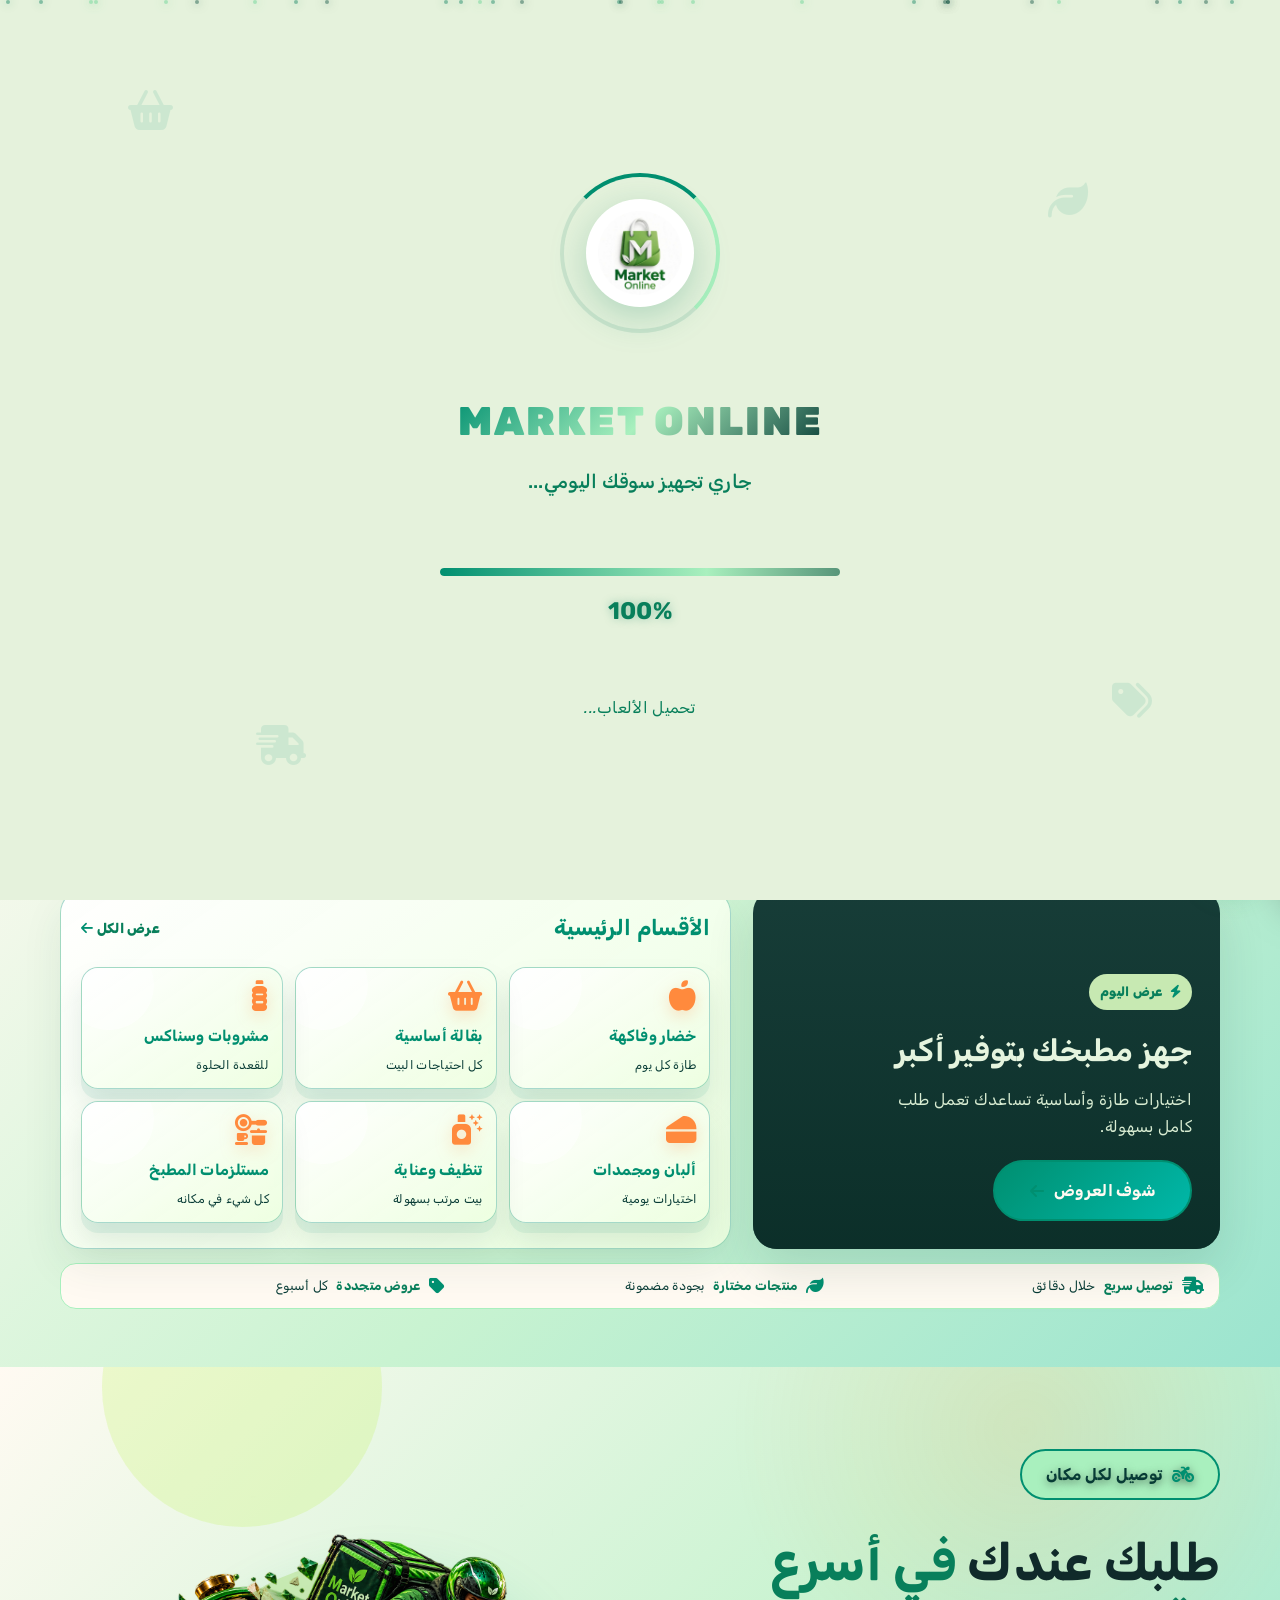
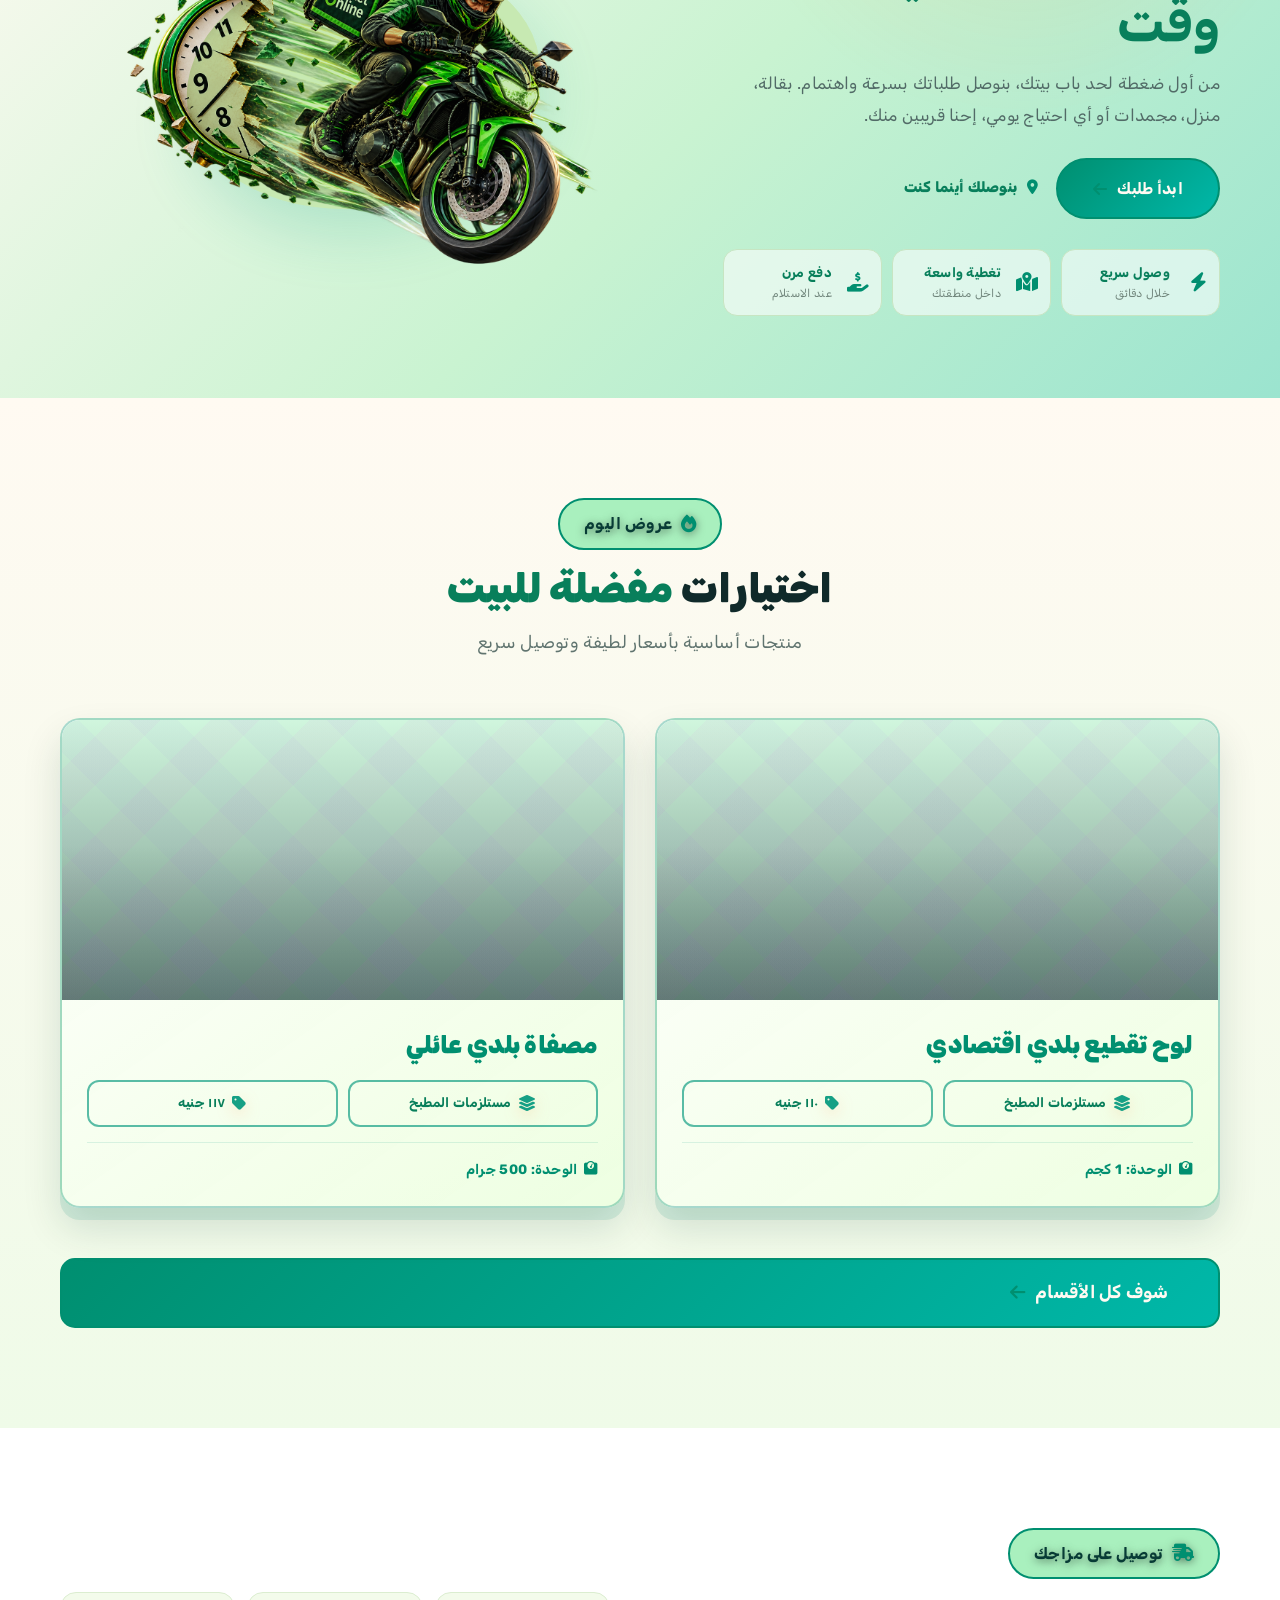
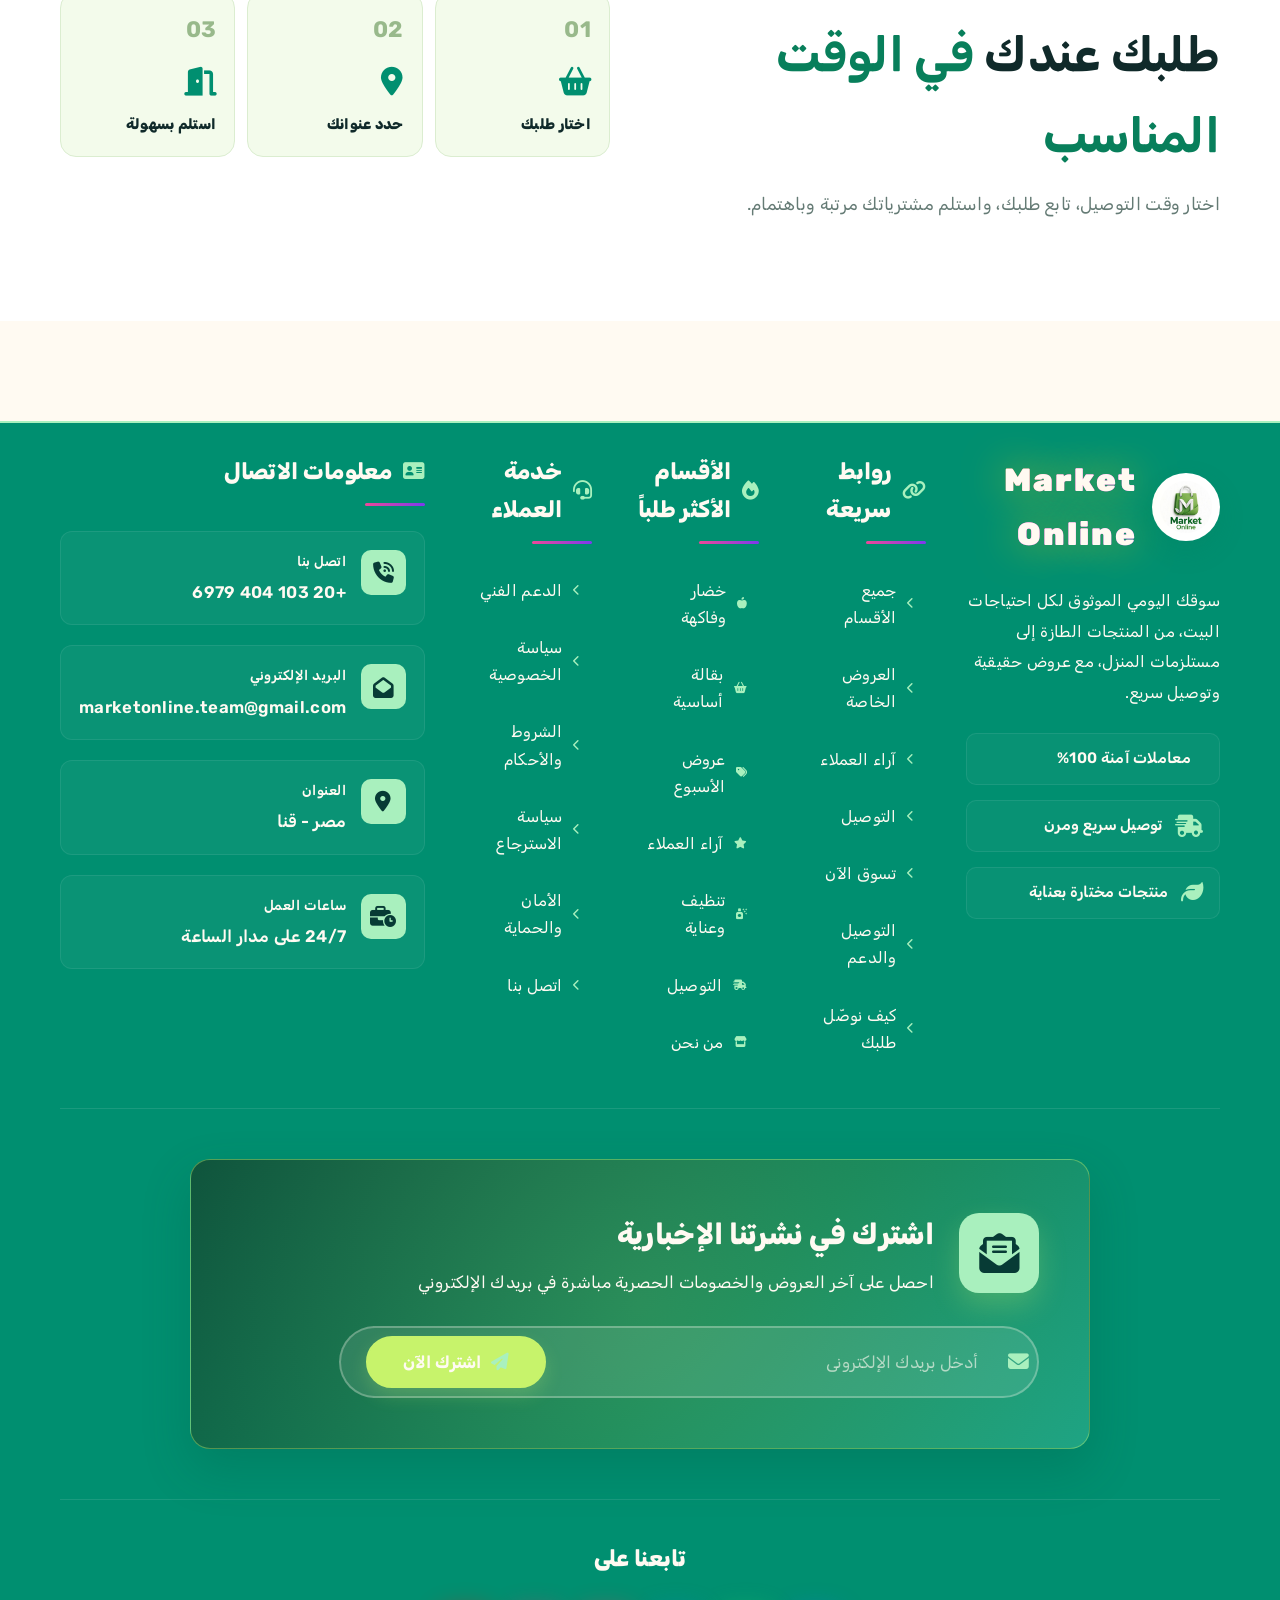
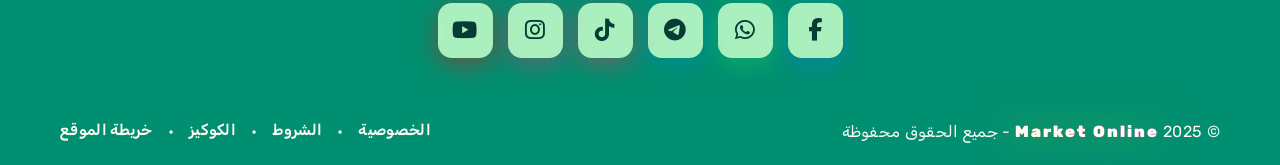
==== index.html @ 51d5e866 "Add reviews and offers pages and update market" ====
<!DOCTYPE html>
<html lang="ar" dir="rtl">
<head>
  <meta charset="UTF-8">
  <meta name="viewport" content="width=device-width, initial-scale=1.0, viewport-fit=cover">
  <meta name="theme-color" content="#16a085">
  <meta name="description" content="Market Online - كل احتياجات بيتك في مكان واحد مع توصيل سريع وعروض يومية">
  <meta name="keywords" content="سوبر ماركت، بقالة، خضار، عروض، توصيل">
  <meta name="apple-mobile-web-app-capable" content="yes">
  <meta name="apple-mobile-web-app-status-bar-style" content="black-translucent">
  <meta name="apple-mobile-web-app-title" content="Market Online">
  
  <!-- Open Graph / Facebook -->
  <meta property="og:type" content="website">
  <meta property="og:url" content="https://abdosaied7755-bit.github.io/Maket-Online/">
  <meta property="og:title" content="Market Online - سوبر ماركتك أونلاين">
  <meta property="og:description" content="كل احتياجات بيتك في مكان واحد مع عروض يومية وتوصيل سريع من Market Online">
  <meta property="og:image" content="https://abdosaied7755-bit.github.io/Maket-Online/icons/icon.png">
  <meta property="og:image:width" content="512">
  <meta property="og:image:height" content="512">
  
  <!-- Twitter Card -->
  <meta name="twitter:card" content="summary_large_image">
  <meta name="twitter:url" content="https://abdosaied7755-bit.github.io/Maket-Online/">
  <meta name="twitter:title" content="Market Online - سوبر ماركتك أونلاين">
  <meta name="twitter:description" content="كل احتياجات بيتك في مكان واحد مع عروض يومية وتوصيل سريع من Market Online">
  <meta name="twitter:image" content="https://abdosaied7755-bit.github.io/Maket-Online/icons/icon.png">
  
  <!-- Canonical -->
  <link rel="canonical" href="https://abdosaied7755-bit.github.io/Maket-Online/">
  
  <link rel="manifest" href="./manifest.json">
  <script>
    window.__barakaDeferredPrompt = null;
    window.addEventListener('beforeinstallprompt', function(event) {
      event.preventDefault();
      window.__barakaDeferredPrompt = event;
    });
  </script>
  <link rel="icon" type="image/png" sizes="192x192" href="./icons/icon.png">
  <link rel="icon" type="image/png" sizes="512x512" href="./icons/icon.png">
  <link rel="apple-touch-icon" href="./icons/icon.png">
  <link rel="apple-touch-icon" sizes="180x180" href="./icons/icon.png">
  <title>Market Online - الرئيسية</title>
  <link rel="stylesheet" href="./crypto-style.css?v=7.0">
  <link rel="stylesheet" href="./footer-advanced.css?v=7.1">
  <link rel="stylesheet" href="./loader.css?v=7.0">
  <link rel="stylesheet" href="./pwa-style.css?v=7.0">
  <link rel="stylesheet" href="./ux-enhancements.css?v=1.0">
  <link rel="stylesheet" href="./auth.css?v=1.0">
  <link rel="stylesheet" href="./supermarket-home.css?v=1.0">
  <link rel="stylesheet" href="./home-catalog.css?v=1.0">
  <link rel="stylesheet" href="./site-theme.css?v=1.0">
  <!-- Font Awesome -->
  <link rel="stylesheet" href="https://cdnjs.cloudflare.com/ajax/libs/font-awesome/6.5.0/css/all.min.css">
  <!-- Google Fonts - Arabic -->
  <link href="https://fonts.googleapis.com/css2?family=Rubik:wght@400;500;600;700;800;900&display=swap" rel="stylesheet">
</head>
<body class="market-home">
  <!-- Reading Progress Bar -->
  <div class="reading-progress">
    <div class="reading-progress-bar" id="readingProgress"></div>
  </div>

  <!-- Breadcrumb Navigation -->
  <div class="breadcrumb-nav" id="breadcrumbNav">
    <i class="fas fa-map-marker-alt"></i>
    <span id="currentSection">الرئيسية</span>
  </div>

  <!-- Store Loader -->
  <div class="game-loader-overlay" id="gameLoader">
    <!-- Animated Particles -->
    <div class="loader-particles" id="loaderParticles"></div>
    
    <!-- Decorative Gaming Icons -->
    <div class="loader-decorations">
      <i class="fas fa-shopping-basket deco-icon"></i>
      <i class="fas fa-leaf deco-icon"></i>
      <i class="fas fa-truck-fast deco-icon"></i>
      <i class="fas fa-tags deco-icon"></i>
    </div>

    <!-- Main Loader Content -->
    <div class="loader-content">
      <!-- Logo with Ring -->
      <div class="loader-logo">
        <div class="loader-ring"></div>
        <img src="./icons/icon.png" alt="Market Online" class="loader-logo-icon" />
      </div>

      <!-- Loading Text -->
      <div class="loader-text">
        <h1 class="loader-title">Market Online</h1>
        <p class="loader-subtitle">جاري تجهيز سوقك اليومي...</p>
      </div>

      <!-- Progress Bar -->
      <div class="loader-progress">
        <div class="progress-bar-container">
          <div class="progress-bar-fill" id="progressBarFill"></div>
        </div>
        <div class="progress-percentage" id="progressPercentage">0%</div>
      </div>

      <!-- Loading Messages -->
      <div class="loader-messages">
        <p class="loading-message" id="loadingMessage">تحميل الموارد...</p>
      </div>
    </div>
  </div>

  <!-- Video Background -->
  <div class="video-background">
    <video autoplay muted loop playsinline id="bgVideo">
      <source src="./Assestant/ground.mp4" type="video/mp4">
    </video>
  </div>

  <!-- Navigation -->
  <nav class="navbar">
    <div class="container">
      <div class="nav-content">
        <a href="#" class="nav-logo" aria-label="الشعار">
          <img src="./icons/icon.png" alt="Logo" />
        </a>
        <ul class="nav-menu" id="navMenu">
          <li><a href="index.html" data-key="home" class="active"><i class="fas fa-home"></i> الرئيسية</a></li>
          <li><a href="games.html" data-key="departments"><i class="fas fa-layer-group"></i> الأقسام</a></li>
          <li><a href="offers.html" data-key="offers"><i class="fas fa-tags"></i> العروض</a></li><li><a href="reviews.html" data-key="reviews"><i class="fas fa-star"></i> آراء العملاء</a></li>
        </ul>
        <div class="nav-tools">
          <!-- Login Button -->
          <button class="login-btn" id="openAuthBtn">
            <i class="fas fa-user"></i>
            <span>Login </span>
          </button>
          
          <!-- User Menu (hidden by default) -->
          <div class="user-menu" id="userMenu">
            <button class="user-btn" id="userBtn">
              <div class="user-avatar" id="userAvatar">U</div>
              <span id="userName">المستخدم</span>
              <i class="fas fa-chevron-down"></i>
            </button>
            <div class="user-dropdown">
              <a href="#" class="dropdown-item logout" id="logoutBtn">
                <i class="fas fa-sign-out-alt"></i>
                <span>تسجيل الخروج</span>
              </a>
            </div>
          </div>
          
          <button id="cartToggle" class="cart-icon-btn" aria-label="السلة">
            <i class="fas fa-shopping-cart"></i>
            <span class="cart-badge" id="cartBadge">0</span>
          </button>
          <button class="burger-btn" id="burgerBtn" aria-label="قائمة التنقل">
            <span></span>
            <span></span>
            <span></span>
          </button>
        </div>
      </div>
    </div>
  </nav>

  <div class="nav-overlay" id="navOverlay"></div>

  <!-- Cart Drawer (shared with game-detail) -->
  <div class="cart-drawer-premium" id="cartDrawer">
    <div class="cart-header-premium">
      <div class="cart-title">
        <i class="fas fa-shopping-cart"></i>
        <strong>سلة الطلب</strong>
      </div>
      <button class="cart-close" id="cartClose"><i class="fas fa-times"></i></button>
    </div>
    <div class="cart-empty" id="cartEmpty">
      <i class="fas fa-shopping-bag"></i>
      <p>السلة فارغة</p>
    </div>
    <div class="cart-items-premium" id="cartItems"></div>
    <div class="cart-summary" id="cartSummary" style="display:none;">
      <div class="summary-row">
        <span>المجموع:</span>
        <strong id="cartTotal">0 جنيه</strong>
      </div>
      <div class="summary-row loyalty">
        <span><i class="fas fa-star"></i> نقاط الولاء:</span>
        <strong id="cartPoints">+0</strong>
      </div>
    </div>
    <div class="cart-actions-premium">
      <button class="btn btn-primary btn-block" id="cartCheckout" disabled aria-disabled="true">
        <i class="fab fa-whatsapp"></i> إتمام الطلب
      </button>
    </div>
  </div>
  

  <!-- Supermarket Hero -->
  <section id="home" class="market-hero">
    <div class="market-hero-slides" aria-hidden="true">
      <span class="market-hero-slide slide-produce"></span>
      <span class="market-hero-slide slide-grocery"></span>
      <span class="market-hero-slide slide-drinks"></span>
      <span class="market-hero-slide slide-bakery"></span>
      <span class="market-hero-slide slide-pantry"></span>
      <span class="market-hero-slide slide-dairy"></span>
      <span class="market-hero-slide slide-cleaning"></span>
      <span class="market-hero-slide slide-market"></span>
    </div>
    <div class="market-hero-glow"></div>
    <div class="container market-hero-grid">
      <div class="market-hero-copy">
        <span class="market-kicker"><i class="fas fa-leaf"></i> طازة لحد باب بيتك</span>
        <h1>كل اللي بيتك محتاجه <span>في مشوار واحد</span></h1>
        <p>اختار احتياجاتك اليومية من بقالة، خضار وفاكهة، ومستلزمات البيت. أسعار واضحة وتوصيل سريع لحد بابك.</p>
        <div class="market-search" role="search">
          <div class="market-search-field">
            <i class="fas fa-search" aria-hidden="true"></i>
            <input id="marketSearch" type="search" placeholder="بتدور على إيه النهارده؟" aria-label="ابحث في المنتجات">
          </div>
          <a class="market-search-btn" href="games.html">تسوق الآن</a>
        </div>
        <button class="market-install-btn" id="heroInstallBtn" type="button">
          <i class="fas fa-download"></i>
          <span>حمّل التطبيق على جهازك</span>
        </button>
        <div class="market-hero-highlights">
          <span><i class="fas fa-check-circle"></i> منتجات مختارة</span>
          <span><i class="fas fa-check-circle"></i> دفع عند الاستلام</span>
          <span><i class="fas fa-check-circle"></i> توصيل في نفس اليوم</span>
        </div>
      </div>
      <div class="market-hero-visual">
        <div class="market-hero-orbit orbit-one"></div>
        <div class="market-hero-orbit orbit-two"></div>
        <div class="market-product-collage" aria-label="منتجات الطعام واحتياجات البيت">
          <figure class="hero-product hero-product-main">
            <img src="https://images.unsplash.com/photo-1542838132-92c53300491e?auto=format&fit=crop&w=700&q=82" alt="خضار وفاكهة طازجة">
          </figure>
          <figure class="hero-product hero-product-top">
            <img src="https://images.unsplash.com/photo-1509440159596-0249088772ff?auto=format&fit=crop&w=500&q=82" alt="مخبوزات طازجة">
          </figure>
          <figure class="hero-product hero-product-side">
            <img src="https://images.unsplash.com/photo-1583947215259-38e31be8751f?auto=format&fit=crop&w=500&q=82" alt="مستلزمات منزلية">
          </figure>
          <div class="hero-product-brand">
            <img src="./icons/icon.png" alt="Market Online">
            <strong>Market Online</strong>
          </div>
        </div>
        <div class="market-floating-card floating-card-one"><i class="fas fa-truck-fast"></i><strong>توصيل سريع</strong><small>خلال دقائق</small></div>
        <div class="market-floating-card floating-card-two"><i class="fas fa-tag"></i><strong>عروض يومية</strong><small>وفر أكتر</small></div>
      </div>
    </div>
  </section>

  <!-- Modern Shopping Discovery -->
  <section class="market-discovery" id="departments">
    <div class="container">
      <div class="market-discovery-header">
        <div><span class="section-badge"><i class="fas fa-layer-group"></i> اكتشف السوق</span><h2>تسوق بالطريقة <span>اللي تناسبك</span></h2></div>
        <p>أقسام مرتبة، عروض واضحة، وكل ما تحتاجه لبيتك في خطوات قليلة.</p>
      </div>
      <div class="market-discovery-layout">
        <article class="market-feature-deal">
          <div class="market-feature-deal-image"></div>
          <div class="market-feature-deal-content"><span class="market-deal-label"><i class="fas fa-bolt"></i> عرض اليوم</span><h3>جهز مطبخك بتوفير أكبر</h3><p>اختيارات طازة وأساسية تساعدك تعمل طلب كامل بسهولة.</p><a href="offers.html" class="btn-primary-gradient"><span>شوف العروض</span><i class="fas fa-arrow-left"></i></a></div>
        </article>
        <div class="market-department-panel"><div class="market-panel-heading"><h3>الأقسام الرئيسية</h3><a href="games.html">عرض الكل <i class="fas fa-arrow-left"></i></a></div><div class="market-department-grid"><a href="game-detail.html?category=produce" class="market-department-card department-produce"><i class="fas fa-apple-whole"></i><strong>خضار وفاكهة</strong><small>طازة كل يوم</small></a><a href="game-detail.html?category=pantry" class="market-department-card department-pantry"><i class="fas fa-wheat-awn"></i><strong>بقالة أساسية</strong><small>كل احتياجات البيت</small></a><a href="game-detail.html?category=drinks" class="market-department-card department-drinks"><i class="fas fa-bottle-water"></i><strong>مشروبات وسناكس</strong><small>للقعدة الحلوة</small></a><a href="game-detail.html?category=dairy" class="market-department-card department-dairy"><i class="fas fa-cheese"></i><strong>ألبان وأجبان</strong><small>اختيارات يومية</small></a><a href="game-detail.html?category=care" class="market-department-card department-care"><i class="fas fa-spray-can-sparkles"></i><strong>تنظيف وعناية</strong><small>بيت مرتب بسهولة</small></a><a href="game-detail.html?category=kitchen" class="market-department-card department-home"><i class="fas fa-kitchen-set"></i><strong>مستلزمات المطبخ</strong><small>كل شيء في مكانه</small></a></div></div>
      </div>
      <div class="market-discovery-strip"><span><i class="fas fa-truck-fast"></i><b>توصيل سريع</b> خلال دقائق</span><span><i class="fas fa-leaf"></i><b>منتجات مختارة</b> بجودة مضمونة</span><span><i class="fas fa-tag"></i><b>عروض متجددة</b> كل أسبوع</span></div>
    </div>
  </section>

  <!-- Delivery Feature -->
  <section id="about" class="delivery-feature">
    <div class="container delivery-feature-grid">
      <div class="delivery-copy" data-aos="fade-right">
        <span class="section-badge"><i class="fas fa-motorcycle"></i> توصيل لكل مكان</span>
        <h2>طلبك عندك <span>في أسرع وقت</span></h2>
        <p>من أول ضغطة لحد باب بيتك، بنوصل طلباتك بسرعة واهتمام. بقالة، منزل، مجمدات أو أي احتياج يومي، إحنا قريبين منك.</p>
        <div class="delivery-actions"><a href="games.html" class="btn-primary-gradient"><span>ابدأ طلبك</span><i class="fas fa-arrow-left"></i></a><span class="delivery-note"><i class="fas fa-location-dot"></i> بنوصلك أينما كنت</span></div>
        <div class="delivery-benefits"><span><i class="fas fa-bolt"></i><b>وصول سريع</b><small>خلال دقائق</small></span><span><i class="fas fa-map-location-dot"></i><b>تغطية واسعة</b><small>داخل منطقتك</small></span><span><i class="fas fa-hand-holding-dollar"></i><b>دفع مرن</b><small>عند الاستلام</small></span></div>
      </div>
      <div class="delivery-visual" data-aos="fade-left" aria-label="مندوب توصيل سريع">
        <div class="delivery-glow"></div>
        <img src="./Assestant/dlv.png" alt="توصيل Market Online" class="delivery-bike-image">
      </div>
    </div>
  </section>

  <!-- Popular Products Showcase Section -->
  <section id="offers" class="popular-games-section market-products">
    <div class="container">
      <div class="section-header-modern">
        <span class="section-badge"><i class="fas fa-fire"></i> عروض اليوم</span>
        <h2 class="section-title-modern">اختيارات <span class="gradient-text">مفضلة للبيت</span></h2>
        <p class="section-subtitle-modern">منتجات أساسية بأسعار لطيفة وتوصيل سريع</p>
      </div>
      
      <div class="popular-games-grid">
        <!-- Fresh Produce Card -->
        <div class="game-showcase-card" data-aos="fade-up">
          <div class="game-card-badge hot-badge"><i class="fas fa-fire"></i> الأكثر طلباً</div>
          <div class="game-card-image">
            <div class="market-product-icon icon-produce"><i class="fas fa-apple-whole"></i></div>
            <div class="game-card-overlay">
              <a href="games.html" class="game-card-btn">
                <i class="fas fa-cart-plus"></i> أضف للسلة
              </a>
            </div>
          </div>
          <div class="game-card-content">
            <h3 class="game-card-title">خضار وفاكهة طازة</h3>
            <div class="game-card-stats">
              <div class="stat-item">
                <i class="fas fa-leaf"></i>
                <span>اختيار يومي</span>
              </div>
              <div class="stat-item">
                <i class="fas fa-star"></i>
                <span>طازة كل يوم</span>
              </div>
            </div>
            <div class="game-card-price">
              <span class="price-label"><i class="fas fa-tag"></i> خصم حتى 20%</span>
            </div>
          </div>
        </div>

        <!-- Pantry Card -->
        <div class="game-showcase-card" data-aos="fade-up" data-aos-delay="100">
          <div class="game-card-badge discount-badge"><i class="fas fa-bolt"></i> خصم 15%</div>
          <div class="game-card-image">
            <div class="market-product-icon icon-pantry"><i class="fas fa-wheat-awn"></i></div>
            <div class="game-card-overlay">
              <a href="games.html" class="game-card-btn">
                <i class="fas fa-cart-plus"></i> أضف للسلة
              </a>
            </div>
          </div>
          <div class="game-card-content">
            <h3 class="game-card-title">بقالة أساسية</h3>
            <div class="game-card-stats">
              <div class="stat-item">
                <i class="fas fa-box"></i>
                <span>اختيارات متنوعة</span>
              </div>
              <div class="stat-item">
                <i class="fas fa-star"></i>
                <span>وفر في كل طلب</span>
              </div>
            </div>
            <div class="game-card-price">
              <span class="price-label"><i class="fas fa-tag"></i> عروض البيت الذكي</span>
            </div>
          </div>
        </div>

        <!-- Drinks Card -->
        <div class="game-showcase-card" data-aos="fade-up" data-aos-delay="200">
          <div class="game-card-badge new-badge"><i class="fas fa-gem"></i> عرض خاص</div>
          <div class="game-card-image">
            <div class="market-product-icon icon-drinks"><i class="fas fa-bottle-water"></i></div>
            <div class="game-card-overlay">
              <a href="games.html" class="game-card-btn">
                <i class="fas fa-cart-plus"></i> أضف للسلة
              </a>
            </div>
          </div>
          <div class="game-card-content">
            <h3 class="game-card-title">مشروبات وسناكس</h3>
            <div class="game-card-stats">
              <div class="stat-item">
                <i class="fas fa-mug-hot"></i>
                <span>للقعدة الحلوة</span>
              </div>
              <div class="stat-item">
                <i class="fas fa-star"></i>
                <span>جاهز بسرعة</span>
              </div>
            </div>
            <div class="game-card-price">
              <span class="price-label"><i class="fas fa-gift"></i> باكدجات موفرة</span>
            </div>
          </div>
        </div>

        <!-- Home Care Card -->
        <div class="game-showcase-card" data-aos="fade-up" data-aos-delay="300">
          <div class="game-card-badge trending-badge"><i class="fas fa-crown"></i> رائج الآن</div>
          <div class="game-card-image">
            <div class="market-product-icon icon-care"><i class="fas fa-spray-can-sparkles"></i></div>
            <div class="game-card-overlay">
              <a href="games.html" class="game-card-btn">
                <i class="fas fa-cart-plus"></i> أضف للسلة
              </a>
            </div>
          </div>
          <div class="game-card-content">
            <h3 class="game-card-title">تنظيف وعناية بالبيت</h3>
            <div class="game-card-stats">
              <div class="stat-item">
                <i class="fas fa-house"></i>
                <span>كل أساسيات البيت</span>
              </div>
              <div class="stat-item">
                <i class="fas fa-star"></i>
                <span>اختيارات موثوقة</span>
              </div>
            </div>
            <div class="game-card-price">
              <span class="price-label"><i class="fas fa-check"></i> جودة تفرق</span>
            </div>
          </div>
        </div>
      </div>

      <div class="games-showcase-cta" data-aos="fade-up">
        <a href="games.html" class="btn-primary-gradient btn-large">
          <span>شوف كل الأقسام</span>
          <i class="fas fa-arrow-left"></i>
        </a>
      </div>
    </div>
  </section>

  <!-- Delivery Promise -->
  <section id="delivery" class="market-delivery-section">
    <div class="container market-delivery-grid">
      <div><span class="section-badge"><i class="fas fa-truck-fast"></i> توصيل على مزاجك</span><h2>طلبك عندك <span class="gradient-text">في الوقت المناسب</span></h2><p>اختار وقت التوصيل، تابع طلبك، واستلم مشترياتك مرتبة وباهتمام.</p></div>
      <div class="market-delivery-steps"><div><b>01</b><i class="fas fa-basket-shopping"></i><span>اختار طلبك</span></div><div><b>02</b><i class="fas fa-location-dot"></i><span>حدد عنوانك</span></div><div><b>03</b><i class="fas fa-door-open"></i><span>استلم بسهولة</span></div></div>
    </div>
  </section>

  <!-- Favorites badge updater -->
  <script src="./favorites.js"></script>

  <!-- Footer will be inserted here by the script -->
  <div id="footer-placeholder" data-footer-variant="full"></div>

  <!-- Hidden Admin Gateway: 5 clicks in 2s on logo -> admin page -->
  <script>
    (function(){
      const logo = document.querySelector('.nav-logo');
      if (!logo) return;
      let clicks = 0, start = 0;
      const WINDOW_MS = 2000, REQUIRED = 5;
      const ADMIN_PAGE = './admin-BOXMAN-DASH-2026.html';
      logo.addEventListener('click', (e) => {
        e.preventDefault(); // Always prevent default navigation
        const now = Date.now();
        if (now - start > WINDOW_MS) { start = now; clicks = 0; }
        clicks++;
        if (clicks >= REQUIRED && (now - start) <= WINDOW_MS) {
          clicks = 0; start = 0;
          location.href = ADMIN_PAGE;
        }
      });
    })();
  </script><!-- Load shared footer -->
  <script src="./store-chatbot.js?v=1.1"></script>
  <script src="./shared-footer.js?v=2.1"></script>

  <!-- Store Loader Script -->
  <script src="./loader.js?v=7.0"></script>
  
  <!-- Service Worker Registration -->
  <script>
    if ('serviceWorker' in navigator) {
      window.addEventListener('load', () => {
        navigator.serviceWorker.register('./service-worker.js?v=7.0')
          .then(registration => {
            console.log('✅ Service Worker مسجل بنجاح');
            
            navigator.serviceWorker.addEventListener('message', (event) => {
              if (event.data && event.data.type === 'NAVIGATE_TO_FLASH_DEALS') {
                window.location.href = 'offers.html';
              }
            });
          })
          .catch(err => console.error('❌ خطأ في تسجيل Service Worker:', err));
      });
    }
  </script>
  
  <script src="./pwa-installer.js?v=2.0"></script>
  <script src="./games-slider.js?v=1.0"></script>
  <script src="./category-page.js?v=1.0"></script>
  <script src="https://cdn.jsdelivr.net/npm/@supabase/supabase-js@2"></script>
  <script src="./supabase-catalog.js"></script>
  <script src="./home-catalog.js?v=1.0"></script>
  <script src="./market-search.js?v=1.0"></script>
  <script src="./crypto-script.js?v=7.0"></script>
  <script src="./ux-enhancements.js?v=1.0"></script>
  <script src="./auth.js?v=1.2"></script>
</body>
</html>
---- crypto-style.css ----
/* ============ Reset & Base ============ */
* {
  margin: 0;
  padding: 0;
  box-sizing: border-box;
}

:root {
  /* Soft & Comfortable Gaming Colors */
  --bg-dark: #1a1a2e;
  --bg-secondary: #16213e;
  --purple-primary: #7c3aed;
  --purple-secondary: #6d28d9;
  --pink-primary: #ec4899;
  --pink-secondary: #db2777;
  --blue-primary: #3b82f6;
  --mint-primary: #10b981;
  --sun-yellow: #f59e0b;
  --text-white: #f3f4f6;
  --text-gray: #d1d5db;
  --card-bg: rgba(30, 30, 50, 0.6);
  --card-border: rgba(124, 58, 237, 0.4);
  --accent-cyan: #06b6d4;
  --accent-green: #22c55e;
  --section-space: 80px;
  /* Anime illustration backdrops */
  /* خلفية موحدة لكل الأقسام */
  --bg-shared: url('https://scontent.cdninstagram.com/v/t51.75761-15/467604158_18474965134054522_1563740802009481082_n.jpg?stp=dst-jpg_e15_tt6&_nc_cat=103&ig_cache_key=MzUwNDY4NDE1MTAzMTc3Mzk5NQ%3D%3D.3-ccb7-5&ccb=7-5&_nc_sid=58cdad&efg=eyJ2ZW5jb2RlX3RhZyI6InhwaWRzLjcyMHg3MjAuc2RyLkMzIn0%3D&_nc_ohc=gVc8G9pi9YQQ7kNvwH7GmVl&_nc_oc=Adn_KnP-4c4pzi_fQN6lOIuy7QwikFOxr5OPXmeSk0j8azVIXDOh9Nz3fNEeGUQsmtk&_nc_ad=z-m&_nc_cid=0&_nc_zt=23&_nc_ht=scontent.cdninstagram.com&_nc_gid=uWaKsPktFwfRkDypmVxAjg&oh=00_AflWFmNfKm8hKUdyZm1qqdsFNxJ2eD3u2u4z_DUwSHvGSQ&oe=695917CF');
  --bg-hero-img: var(--bg-shared);
  --bg-stats-img: var(--bg-shared);
  --bg-features-img: var(--bg-shared);
  --bg-online-img: var(--bg-shared);
  --bg-games-img: var(--bg-shared);
  --bg-store-img: var(--bg-shared);
  --bg-tournaments-img: var(--bg-shared);
  --bg-place-img: var(--bg-shared);
  --bg-loyalty-img: var(--bg-shared);
  --bg-pricing-img: var(--bg-shared);
  --bg-reviews-img: var(--bg-shared);
  --bg-share-earn-img: var(--bg-shared);
  /* Unified section surface palette */
  --section-surface: linear-gradient(145deg, #0c0a1f 0%, #0a1228 50%, #0c0a1f 100%);
  --section-border: rgba(139, 61, 255, 0.18);
  --section-glow-purple: rgba(139, 61, 255, 0.16);
  --section-glow-cyan: rgba(0, 214, 255, 0.12);
  --section-glow-pink: rgba(255, 16, 240, 0.08);
  --section-grid-color: rgba(255, 255, 255, 0.03);
}

body {
  font-family: 'Rubik', -apple-system, BlinkMacSystemFont, sans-serif;
  background: #0a0014;
  color: var(--text-white);
  line-height: 1.7;
  overflow-x: hidden;
  direction: rtl;
  position: relative;
  letter-spacing: 0.3px;
}

/* ============ Video Background ============ */
.video-background {
  position: fixed;
  top: 0;
  left: 0;
  width: 100%;
  height: 100%;
  z-index: -1;
  overflow: hidden;
}

.video-background::after {
  content: '';
  position: absolute;
  top: 0;
  left: 0;
  width: 100%;
  height: 100%;
  background: linear-gradient(135deg, rgba(12, 11, 32, 0.90), rgba(18, 17, 43, 0.87));
  backdrop-filter: blur(4px);
  -webkit-backdrop-filter: blur(4px);
  z-index: 1;
  pointer-events: none;
}

.video-background video {
  position: absolute;
  top: 50%;
  left: 50%;
  min-width: 100%;
  min-height: 100%;
  width: auto;
  height: auto;
  transform: translate(-50%, -50%);
  object-fit: cover;
  filter: brightness(0.5) contrast(1.2);
}

.container {
  max-width: 1200px;
  margin: 0 auto;
  padding: 0 20px;
}

/* Mobile overflow fix */
@media (max-width: 768px) {
  html, body {
    overflow-x: hidden;
    max-width: 100vw;
  }
}

/* ============ Navigation ============ */
.navbar {
  position: fixed;
  top: 0;
  left: 0;
  right: 0;
  background: rgba(10, 8, 25, 0.98);
  backdrop-filter: blur(10px);
  border-bottom: 1px solid rgba(139, 61, 255, 0.3);
  padding: 15px 0;
  z-index: 1000;
  box-shadow: 0 4px 20px rgba(0, 0, 0, 0.3);
}

.nav-content {
  display: flex;
  justify-content: space-between;
  align-items: center;
}

.nav-logo { display:flex; align-items:center; text-decoration:none; }
.nav-logo img { width:42px; height:42px; border-radius:50%; border:2px solid var(--card-border); box-shadow:0 8px 20px rgba(139,61,255,0.35); }

.whatsapp-btn {
  display: flex;
  align-items: center;
  gap: 10px;
  background: linear-gradient(135deg, var(--purple-primary), var(--pink-primary));
  padding: 10px 20px;
  border-radius: 25px;
  color: white;
  text-decoration: none;
  font-weight: 600;
  transition: transform 0.3s ease;
}

.whatsapp-btn:hover {
  transform: scale(1.05);
}

.nav-menu { display: flex; list-style: none; gap: 20px; }

.nav-menu a {
  color: var(--text-white);
  text-decoration: none;
  font-weight: 500;
  transition: color 0.3s ease;
}

.nav-menu a:hover,
.nav-menu a.active {
  color: var(--pink-primary);
}

/* Burger button (desktop hidden) */
.burger-btn {
  display: none;
  flex-direction: column;
  gap: 6px;
  background: transparent;
  border: none;
  cursor: pointer;
  padding: 6px;
}

.burger-btn span {
  width: 24px;
  height: 3px;
  background: linear-gradient(135deg, var(--purple-primary), var(--pink-primary));
  border-radius: 2px;
  transition: all 0.3s ease;
}

.burger-btn.active span:nth-child(1) { transform: translateY(6px) rotate(45deg); }
.burger-btn.active span:nth-child(2) { opacity: 0; }
.burger-btn.active span:nth-child(3) { transform: translateY(-6px) rotate(-45deg); }

.nav-overlay {
  position: fixed;
  inset: 0;
  background: rgba(0,0,0,0.6);
  z-index: 900;
  display: none;
  opacity: 0;
  transition: opacity 0.3s ease;
}

.nav-overlay.show {
  display: block;
  opacity: 1;
}

.nav-tools { display:flex; gap:10px; align-items:center; }
.cart-icon-btn { position:relative; background: var(--card-bg); border: 2px solid var(--card-border); border-radius: 50%; width:44px; height:44px; display:flex; align-items:center; justify-content:center; color:#fff; cursor:pointer; transition:.3s; }
.cart-icon-btn:hover { border-color: var(--pink-primary); transform:scale(1.05); }
.cart-badge { position:absolute; top:-4px; left:-4px; background: var(--pink-primary); border-radius:50%; width:20px; height:20px; display:flex; align-items:center; justify-content:center; font-size:0.75rem; font-weight:800; }

/* Language dropdown styles */
.icon-btn { position:relative; background: var(--card-bg); border: 2px solid var(--card-border); border-radius: 50%; width:44px; height:44px; display:flex; align-items:center; justify-content:center; color:#fff; cursor:pointer; transition:.3s; }
.icon-btn:hover { border-color: var(--pink-primary); transform:scale(1.05); }
.lang-switch { position:relative; }
.lang-menu { position:absolute; top:52px; right:0; min-width:160px; background: var(--card-bg); border:2px solid var(--card-border); border-radius:12px; box-shadow:0 12px 30px rgba(0,0,0,0.35); padding:8px; display:none; z-index:1001; backdrop-filter: blur(10px); }
.lang-menu.open { display:block; }
.lang-item { width:100%; display:flex; align-items:center; gap:10px; background:transparent; border:none; color:#fff; padding:10px 12px; border-radius:10px; cursor:pointer; text-align:right; }
.lang-item:hover { background: rgba(139,61,255,0.15); }
.lang-item .flag { font-size:1.1rem; }

.lang-toggle { display:inline-flex; align-items:center; gap:8px; }

/* ============ Animated Stats ============ */
.stats-section { padding:60px 0; background: transparent; border-top:1px solid var(--card-border); border-bottom:1px solid var(--card-border); }
.stats-grid { display:grid; grid-template-columns: repeat(auto-fit, minmax(200px, 1fr)); gap:30px; }
.stat-card { text-align:center; }
.stat-card i { font-size:3rem; background: transparent; -webkit-background-clip:text; -webkit-text-fill-color:inherit; background-clip:text; margin-bottom:12px; }
.stat-number { font-size:3rem; font-weight:900; color: var(--pink-primary); margin-bottom:8px; }
.stat-label { color: var(--text-gray); font-weight:600; }

/* ============ Hero Section ============ */
.hero {
  position: relative;
  min-height: 100vh;
  display: flex;
  align-items: center;
  padding-top: 80px;
  overflow: hidden;
}

.hero-bg {
  position: fixed;
  top: 0;
  left: 0;
  right: 0;
  bottom: 0;
  width: 100%;
  height: 100vh;
  background-size: 120%;
  background-position: center;
  background-repeat: no-repeat;
  background-attachment: fixed;
  animation: zoomInHero 5s ease-out forwards;
  z-index: -1;
  transition: background-image 0.7s ease-in-out;
}

/* Animated PS Carousel Container */
.hero-carousel-container {
  position: fixed;
  top: 0;
  left: 0;
  right: 0;
  bottom: 0;
  width: 100%;
  height: 100vh;
  z-index: -2;
  pointer-events: none;
}

/* Zoom Animation - تأثير الدخول للصورة */
@keyframes zoomInHero {
  0% {
    background-size: 100%;
  }
  100% {
    background-size: 120%;
  }
}

/* Dark overlay for better text contrast */
.carousel-overlay {
  position: fixed;
  top: 0;
  left: 0;
  right: 0;
  bottom: 0;
  width: 100%;
  height: 100vh;
  background: transparent;
  z-index: -1;
  pointer-events: none;
}

.hero .container {
  display: grid;
  grid-template-columns: 1fr 1.5fr;
  gap: 90px;
  align-items: center;
}

.hero-content {
  z-index: 2;
}

.hero-title {
  font-size: 4.5rem;
  font-weight: 900;
  line-height: 1.3;
  margin-bottom: 25px;
  text-shadow: 0 0 30px rgba(139, 61, 255, 0.5);
  letter-spacing: 0.5px;
  min-height: 160px;
}

.typewriter-cursor {
  display: inline-block;
  width: 3px;
  background: linear-gradient(135deg, var(--pink-primary), var(--purple-primary));
  margin-left: 5px;
  animation: blink 1s infinite;
}

@keyframes blink {
  0%, 49% { opacity: 1; }
  50%, 100% { opacity: 0; }
}

.baraka-brand {
  background: linear-gradient(135deg, #ffd700, #ff10f0, #8b3dff);
  -webkit-background-clip: text;
  -webkit-text-fill-color: transparent;
  background-clip: text;
  font-weight: 900;
  text-shadow: 0 0 40px rgba(255, 215, 0, 0.6);
  letter-spacing: 2px;
  animation: glow 2s ease-in-out infinite;
}

@keyframes glow {
  0%, 100% { filter: brightness(1); }
  50% { filter: brightness(1.3); }
}

.pink-text {
  display: block;
  background: linear-gradient(135deg, var(--pink-primary), var(--purple-primary));
  -webkit-background-clip: text;
  -webkit-text-fill-color: transparent;
  background-clip: text;
}

.hero-subtitle {
  font-size: 1.1rem;
  color: var(--text-gray);
  margin-bottom: 35px;
  line-height: 1.6;
  letter-spacing: 0.3px;
}

/* زر تحميل التطبيق في الـ Hero */
.hero-pwa-cta {
  margin: 25px 0 20px;
}

.btn-hero-install {
  display: inline-flex;
  align-items: center;
  gap: 12px;
  padding: 16px 32px;
  background: linear-gradient(135deg, #8b3dff, #ff10f0);
  color: #fff;
  border: 2px solid rgba(255, 255, 255, 0.2);
  border-radius: 50px;
  font-size: 1.1rem;
  font-weight: 700;
  font-family: 'Rubik', sans-serif;
  cursor: pointer;
  transition: all 0.4s ease;
  box-shadow: 
    0 8px 30px rgba(139, 61, 255, 0.5),
    0 0 40px rgba(255, 16, 240, 0.3);
  animation: pulseGlow 3s ease-in-out infinite;
}

.btn-hero-install:hover {
  transform: translateY(-5px) scale(1.05);
  box-shadow: 
    0 12px 45px rgba(139, 61, 255, 0.7),
    0 0 60px rgba(255, 16, 240, 0.5);
  border-color: rgba(255, 255, 255, 0.4);
}

.btn-hero-install:active {
  transform: translateY(-2px) scale(1.02);
}

.btn-hero-install i:first-child {
  font-size: 1.3rem;
  animation: shake 2s ease-in-out infinite;
}

.btn-hero-install i:last-child {
  font-size: 1rem;
  animation: moveArrow 1.5s ease-in-out infinite;
}

@keyframes pulseGlow {
  0%, 100% {
    box-shadow: 
      0 8px 30px rgba(139, 61, 255, 0.5),
      0 0 40px rgba(255, 16, 240, 0.3);
  }
  50% {
    box-shadow: 
      0 12px 45px rgba(139, 61, 255, 0.8),
      0 0 60px rgba(255, 16, 240, 0.6);
  }
}

@keyframes shake {
  0%, 100% { transform: rotate(0deg); }
  25% { transform: rotate(-10deg); }
  75% { transform: rotate(10deg); }
}

@keyframes moveArrow {
  0%, 100% { transform: translateX(0); }
  50% { transform: translateX(-5px); }
}

.hero-social-section {
  display: flex;
  flex-direction: column;
  gap: 16px;
  margin-top: 10px;
}

.visit-text {
  font-size: 1.1rem;
  font-weight: 600;
  color: var(--text-gray);
  margin: 0;
}

.hero-social-buttons {
  display: flex;
  gap: 16px;
  flex-wrap: nowrap;
  justify-content: flex-start;
}

.social-btn {
  display: inline-flex;
  align-items: center;
  gap: 10px;
  padding: 14px 28px;
  border-radius: 50px;
  text-decoration: none;
  font-weight: 700;
  font-size: 1rem;
  transition: all 0.3s cubic-bezier(0.4, 0, 0.2, 1);
  position: relative;
  overflow: hidden;
  box-shadow: 0 4px 15px rgba(0, 0, 0, 0.2);
  white-space: nowrap;
}

.social-btn::before {
  content: '';
  position: absolute;
  top: 50%;
  left: 50%;
  width: 0;
  height: 0;
  border-radius: 50%;
  background: rgba(255, 255, 255, 0.2);
  transform: translate(-50%, -50%);
  transition: width 0.5s, height 0.5s;
}

.social-btn:hover::before {
  width: 300px;
  height: 300px;
}

.social-btn i {
  font-size: 1.3rem;
  position: relative;
  z-index: 1;
  transition: transform 0.3s ease;
}

.social-btn span {
  position: relative;
  z-index: 1;
}

.social-btn:hover {
  transform: translateY(-3px);
  box-shadow: 0 8px 25px rgba(0, 0, 0, 0.3);
}

.social-btn:hover i {
  transform: scale(1.2) rotate(5deg);
}

.social-btn:active {
  transform: translateY(-1px);
}

.facebook-btn {
  background: linear-gradient(135deg, #1877f2, #0c5cbf);
  color: #ffffff;
}

.facebook-btn:hover {
  background: linear-gradient(135deg, #2988ff, #1877f2);
  box-shadow: 0 8px 25px rgba(24, 119, 242, 0.4);
}

.whatsapp-btn {
  background: linear-gradient(135deg, #25d366, #128c7e);
  color: #ffffff;
}

.whatsapp-btn:hover {
  background: linear-gradient(135deg, #2fe374, #25d366);
  box-shadow: 0 8px 25px rgba(37, 211, 102, 0.4);
}

.telegram-btn {
  background: linear-gradient(135deg, #2aabee, #229ed9);
  color: #ffffff;
}

.telegram-btn:hover {
  background: linear-gradient(135deg, #3dbcff, #2aabee);
  box-shadow: 0 8px 25px rgba(42, 171, 238, 0.4);
}

/* ============ Responsive: Tablet (992px) ============ */
@media (max-width: 992px) {
  /* General Sections */
  .why-us-section,
  .about-us-section,
  .how-it-works-section {
    padding: 70px 0;
  }

  .section-title-modern {
    font-size: 2rem;
  }

  .section-subtitle-modern {
    font-size: 1rem;
  }

  /* Features Grid */
  .features-grid {
    grid-template-columns: repeat(2, 1fr);
    gap: 25px;
  }

  .feature-card {
    padding: 35px 25px;
  }

  .feature-icon-box {
    width: 70px;
    height: 70px;
    font-size: 1.8rem;
  }

  .feature-card h3 {
    font-size: 1.3rem;
  }

  /* About Us */
  .about-content {
    gap: 50px;
  }

  .about-title {
    font-size: 2rem;
  }

  .about-description {
    font-size: 1rem;
  }

  .about-image-container {
    max-width: 400px;
  }

  /* Steps */
  .steps-grid {
    grid-template-columns: repeat(3, 1fr);
    gap: 30px;
  }

  .step-card {
    padding: 45px 25px;
  }

  .step-icon {
    width: 70px;
    height: 70px;
    font-size: 1.8rem;
  }

  .step-card h3 {
    font-size: 1.3rem;
  }
}


  /* ====== Interactive Hover Text Enhancements (Why Us + How It Works) ====== */
  /* Smooth color transitions */
  .feature-card h3,
  .feature-card p,
  .step-card h3,
  .step-card p {
    transition: color 0.35s ease, -webkit-text-fill-color 0.35s ease;
  }

  /* Why Us: make headings pop with gradient and body text brighter on hover */
  .why-us-section .feature-card:hover h3 {
    background: linear-gradient(135deg, var(--pink-primary), var(--accent-cyan));
    -webkit-background-clip: text;
    -webkit-text-fill-color: transparent;
    background-clip: text;
    color: transparent;
  }
  .why-us-section .feature-card:hover p {
    color: var(--text-white);
    opacity: 0.95;
  }

  /* How It Works: emphasize step titles and copy on hover */
  .how-it-works-section .step-card:hover h3 {
    background: linear-gradient(135deg, var(--pink-primary), var(--accent-cyan));
    -webkit-background-clip: text;
    -webkit-text-fill-color: transparent;
    background-clip: text;
    color: transparent;
  }
  .how-it-works-section .step-card:hover p {
    color: var(--text-white);
    opacity: 0.95;
  }
/* ============ Responsive: Mobile (768px) ============ */
@media (max-width: 768px) {
  .hero-title {
    font-size: 2.5rem;
    min-height: 100px;
  }
  
  .btn-hero-install {
    width: 100%;
    justify-content: center;
    font-size: 1rem;
    padding: 14px 24px;
  }
  
  .hero-social-buttons {
    flex-direction: column;
    width: 100%;
  }
  
  .social-btn {
    width: 100%;
    justify-content: center;
  }

  /* ============ Why Us Section Mobile ============ */
  .why-us-section {
    padding: 50px 0;
  }

  .section-header-modern {
    margin-bottom: 40px;
  }

  .section-badge {
    font-size: 0.85rem;
    padding: 6px 16px;
  }

  .section-title-modern {
    font-size: 1.6rem;
    line-height: 1.3;
  }

  .section-subtitle-modern {
    font-size: 0.95rem;
  }

  .features-grid {
    grid-template-columns: 1fr;
    gap: 15px;
  }

  .feature-card {
    padding: 15px 12px;
  }

  .feature-icon-box {
    width: 45px;
    height: 45px;
    font-size: 1.1rem;
    margin-bottom: 12px;
  }

  .feature-card h3 {
    font-size: 0.95rem;
    margin-bottom: 8px;
  }

  .feature-card p {
    font-size: 0.8rem;
    line-height: 1.4;
  }

  /* ============ About Us Section Mobile ============ */
  .about-us-section {
    padding: 40px 0;
  }

  .about-content {
    display: flex !important;
    flex-direction: column !important;
    grid-template-columns: 1fr !important;
    gap: 30px;
  }

  .about-text {
    text-align: center;
    order: 1 !important;
    width: 100%;
  }

  .about-image {
    order: 2 !important;
    width: 100%;
  }

  .about-title {
    font-size: 1.4rem;
    line-height: 1.4;
    margin-bottom: 15px;
  }

  .about-description {
    font-size: 0.85rem;
    line-height: 1.6;
    margin-bottom: 15px;
    text-align: center;
  }

  .about-points {
    margin: 20px 0;
  }

  .about-point {
    padding: 8px 10px;
    margin-bottom: 10px;
  }

  .about-point i {
    font-size: 1rem;
    min-width: 20px;
  }

  .about-point span {
    font-size: 0.85rem;
    font-weight: 500;
  }

  .about-cta {
    flex-direction: row;
    gap: 12px;
    margin-top: 25px;
    justify-content: center;
  }

  .btn-primary-gradient,
  .btn-outline-gradient {
    flex: 1;
    min-width: 140px;
    justify-content: center;
    padding: 12px 20px;
    font-size: 0.85rem;
  }

  .about-image-container {
    max-width: 100%;
    width: 100%;
    padding: 20px;
    transform: translateY(0);
  }

  .floating-badge {
    padding: 6px 10px;
    font-size: 0.7rem;
    gap: 6px;
    border-width: 1px;
  }

  .floating-badge i {
    font-size: 0.85rem;
  }

  .badge-1 {
    top: 0;
    right: -5px;
  }

  .badge-2 {
    bottom: 0;
    left: -5px;
  }

  /* ============ How It Works Section Mobile ============ */
  .how-it-works-section {
    padding: 50px 0;
  }

  .steps-grid {
    grid-template-columns: 1fr;
    gap: 15px;
    margin-top: 30px;
  }

  .step-card {
    padding: 20px 12px;
    min-height: 200px;
  }

  .step-number {
    width: 35px;
    height: 35px;
    font-size: 1rem;
    top: -14px;
  }

  .step-icon {
    width: 45px;
    height: 45px;
    font-size: 1.1rem;
    margin: 15px auto 12px;
  }

  .step-card h3 {
    font-size: 0.95rem;
    margin-bottom: 8px;
  }

  .step-card p {
    font-size: 0.8rem;
    line-height: 1.4;
  }

  /* Trust Badges Mobile */
  .trust-badges {
    padding: 40px 0;
  }

  .trust-grid {
    grid-template-columns: repeat(2, 1fr);
    gap: 15px;
  }

  .trust-badge {
    padding: 14px 16px;
    flex-direction: column;
    text-align: center;
  }

  .trust-badge i {
    font-size: 1.2rem;
  }

  .trust-badge span {
    font-size: 0.85rem;
  }
}

/* ============ Responsive: Small Mobile (480px) ============ */
@media (max-width: 480px) {
  .section-title-modern {
    font-size: 1.4rem;
  }

  .about-title {
    font-size: 1.4rem;
  }

  .feature-card,
  .step-card {
    padding: 18px 12px;
  }

  .feature-icon-box,
  .step-icon {
    width: 45px;
    height: 45px;
    font-size: 1.2rem;
  }

  .feature-card h3,
  .step-card h3 {
    font-size: 0.95rem;
  }

  .feature-card p,
  .step-card p {
    font-size: 0.8rem;
  }

  .step-number {
    width: 35px;
    height: 35px;
    font-size: 1rem;
  }

  .trust-grid {
    grid-template-columns: 1fr;
    gap: 12px;
  }

  .trust-badge {
    flex-direction: row;
    justify-content: flex-start;
    padding: 12px 14px;
  }

  .about-image-container {
    max-width: 180px;
    padding: 15px;
  }

  .about-title {
    font-size: 1.2rem;
  }

  .about-description {
    font-size: 0.8rem;
  }

  .about-point span {
    font-size: 0.8rem;
  }

  .btn-primary-gradient,
  .btn-outline-gradient {
    padding: 10px 20px;
    font-size: 0.85rem;
  }

  .floating-badge {
    padding: 4px 8px;
    font-size: 0.65rem;
  }
}

.btn {
  padding: 14px 38px;
  border-radius: 999px;
  text-decoration: none;
  font-weight: 700;
  font-size: 1.1rem;
  transition: all 0.3s ease;
  border: none;
  cursor: pointer;
}

.btn-primary {
  background: linear-gradient(135deg, var(--pink-primary), var(--purple-primary));
  color: white;
  box-shadow: 0 12px 30px rgba(255, 107, 213, 0.35);
}

.btn-primary:hover {
  transform: translateY(-3px);
  box-shadow: 0 15px 40px rgba(255, 16, 240, 0.6);
}

.btn-secondary {
  background: transparent;
  color: white;
  border: 2px solid var(--purple-primary);
}

.btn-secondary:hover {
  background: var(--purple-primary);
  transform: translateY(-3px);
}

.hero-image {
  position: relative;
  z-index: 2;
}

.ps5-controller {
  width: 100%;
  max-width: 600px;
  filter: drop-shadow(0 20px 60px rgba(139, 61, 255, 0.6));
  animation: float 3s ease-in-out infinite;
}

@keyframes float {
  0%, 100% { transform: translateY(0); }
  50% { transform: translateY(-20px); }
}

/* ============ Features Section ============ */
.features {
  padding: 100px 0;
  position: relative;
}

.section-title {
  text-align: center;
  font-size: 2.5rem;
  font-weight: 900;
  margin-bottom: 60px;
  background: linear-gradient(135deg, var(--purple-primary), var(--pink-primary));
  -webkit-background-clip: text;
  -webkit-text-fill-color: transparent;
  background-clip: text;
}

.features-grid {
  display: grid;
  grid-template-columns: repeat(auto-fit, minmax(250px, 1fr));
  gap: 30px;
}

.feature-card {
  background: transparent;
  backdrop-filter: none;
  border: 2px solid var(--card-border);
  border-radius: 22px;
  padding: 40px 30px;
  text-align: center;
  transition: all 0.3s ease;
  position: relative;
  overflow: hidden;
}

.feature-card::before {
  content: '';
  position: absolute;
  top: -50%;
  left: -50%;
  width: 200%;
  height: 200%;
  background: linear-gradient(45deg, transparent, rgba(255, 107, 213, 0.14), transparent);
  transform: rotate(45deg);
  transition: all 0.6s ease;
}

.feature-card:hover::before {
  left: 100%;
}

.feature-card:hover {
  transform: translateY(-10px) scale(1.01);
  border-color: var(--pink-primary);
  box-shadow: 0 22px 50px rgba(155, 91, 255, 0.28), 0 0 0 3px rgba(255, 107, 213, 0.1);
}

.feature-icon {
  font-size: 3rem;
  margin-bottom: 20px;
  background: linear-gradient(135deg, var(--purple-primary), var(--pink-primary));
  -webkit-background-clip: text;
  -webkit-text-fill-color: transparent;
  background-clip: text;
}

.feature-card h3 {
  font-size: 1.3rem;
  font-weight: 700;
}

/* ============ Games Section ============ */
.games {
  padding: 100px 0;
  background: rgba(26, 8, 40, 0.3);
}

.games-grid {
  display: grid;
  grid-template-columns: repeat(auto-fit, minmax(280px, 1fr));
  gap: 30px;
}

.game-card {
  position: relative;
  border-radius: 20px;
  overflow: hidden;
  cursor: pointer;
  transition: all 0.3s ease;
  height: 400px;
}

.game-card img {
  width: 100%;
  height: 100%;
  object-fit: cover;
  transition: transform 0.3s ease;
}

.game-overlay {
  position: absolute;
  bottom: 0;
  left: 0;
  right: 0;
  background: linear-gradient(to top, rgba(10, 0, 20, 0.95), transparent);
  padding: 30px 20px;
  transform: translateY(20px);
  opacity: 0;
  transition: all 0.3s ease;
}

.game-card:hover .game-overlay {
  transform: translateY(0);
  opacity: 1;
}

.game-card:hover img {
  transform: scale(1.1);
}

.game-card:hover {
  box-shadow: 0 20px 40px rgba(139, 61, 255, 0.4);
}

.game-overlay h3 {
  font-size: 1.5rem;
  font-weight: 700;
}

/* ============ Platforms Section ============ */
.platforms {
  padding: 100px 0;
}

.section-subtitle {
  text-align: center;
  color: var(--text-gray);
  font-size: 1.1rem;
  margin-bottom: 50px;
}

.platforms-grid {
  display: grid;
  grid-template-columns: repeat(3, 1fr);
  gap: 30px;
  max-width: 800px;
  margin: 0 auto;
}

.platform-card {
  background: var(--card-bg);
  backdrop-filter: blur(10px);
  border: 2px solid var(--card-border);
  border-radius: 20px;
  padding: 40px;
  text-align: center;
  display: flex;
  flex-direction: column;
  align-items: center;
  gap: 15px;
  transition: all 0.3s ease;
  cursor: pointer;
}

.platform-card:hover {
  transform: translateY(-10px);
  border-color: var(--purple-primary);
  box-shadow: 0 20px 40px rgba(139, 61, 255, 0.4);
}

.platform-card i {
  font-size: 4rem;
  background: linear-gradient(135deg, var(--purple-primary), var(--pink-primary));
  -webkit-background-clip: text;
  -webkit-text-fill-color: transparent;
  background-clip: text;
}

.platform-card span {
  font-size: 1.3rem;
  font-weight: 700;
}

/* ============ Pricing Section ============ */
.pricing {
  padding: 100px 0;
  background: rgba(26, 8, 40, 0.3);
}

.pricing-grid {
  display: grid;
  grid-template-columns: repeat(auto-fit, minmax(300px, 1fr));
  gap: 30px;
  margin-bottom: 50px;
}

.price-card {
  background: var(--card-bg);
  backdrop-filter: blur(10px);
  border: 2px solid var(--card-border);
  border-radius: 20px;
  padding: 40px 30px;
  text-align: center;
  transition: all 0.3s ease;
  position: relative;
}

.price-card.highlighted {
  border-color: var(--pink-primary);
  box-shadow: 0 20px 60px rgba(255, 16, 240, 0.3);
}

.price-card:hover {
  transform: translateY(-10px);
  border-color: var(--purple-primary);
}

.price-badge {
  font-size: 2rem;
  font-weight: 900;
  margin-bottom: 20px;
  background: linear-gradient(135deg, var(--purple-primary), var(--pink-primary));
  -webkit-background-clip: text;
  -webkit-text-fill-color: transparent;
  background-clip: text;
}

.price-desc {
  color: var(--text-gray);
  line-height: 1.8;
}

.whatsapp-contact {
  text-align: center;
  margin-top: 50px;
}

.btn-whatsapp {
  display: inline-flex;
  align-items: center;
  gap: 15px;
  background: linear-gradient(135deg, #25D366, #128C7E);
  padding: 20px 50px;
  border-radius: 50px;
  color: white;
  text-decoration: none;
  font-size: 1.3rem;
  font-weight: 700;
  box-shadow: 0 15px 40px rgba(37, 211, 102, 0.4);
  transition: all 0.3s ease;
}

.btn-whatsapp:hover {
  transform: translateY(-5px);
  box-shadow: 0 20px 50px rgba(37, 211, 102, 0.6);
}

.btn-whatsapp i {
  font-size: 2rem;
}

/* ============ Footer ============ */
.footer {
  background: rgba(10, 0, 20, 0.8);
  border-top: 1px solid rgba(139, 61, 255, 0.2);
  padding: 30px 0;
  text-align: center;
}

.footer .container {
  display: flex;
  justify-content: space-between;
  align-items: center;
  flex-wrap: wrap;
  gap: 20px;
}

.social-links {
  display: flex;
  gap: 20px;
}

.social-links a {
  width: 40px;
  height: 40px;
  background: var(--card-bg);
  border: 1px solid var(--card-border);
  border-radius: 50%;
  display: flex;
  align-items: center;
  justify-content: center;
  color: white;
  text-decoration: none;
  transition: all 0.3s ease;
}

.social-links a:hover {
  background: linear-gradient(135deg, var(--purple-primary), var(--pink-primary));
  transform: translateY(-3px);
}

/* ============ Responsive ============ */
@media (max-width: 968px) {
  .hero .container {
    display: flex;
    flex-direction: column;
    gap: 50px;
    align-items: center;
    text-align: center;
  }

  .photo {
    display: flex !important;
    justify-content: center !important;
    order: -1;
    width: 100%;
  }

  .circle-container {
    width: 450px;
    height: 450px;
    display: block !important;
    margin: 0 auto;
  }

  .halo {
    width: 450px;
    height: 450px;
  }

  .circle-container img {
    width: 280px;
    height: 280px;
  }

  .hero-title {
    font-size: 3rem;
  }

  .hero-buttons {
    justify-content: center;
  }

  .hero-image {
    order: -1;
  }

  .burger-btn { display: flex; }

  .nav-menu {
    position: fixed;
    top: 70px;
    right: -100%;
    width: 80%;
    max-width: 320px;
    height: calc(100vh - 70px);
    background: linear-gradient(135deg, rgba(12, 11, 32, 0.97), rgba(22, 16, 45, 0.94));
    border-left: 1px solid rgba(139, 61, 255, 0.25);
    flex-direction: column;
    gap: 0;
    padding: 20px 0;
    list-style: none;
    z-index: 950;
    transition: right 0.3s ease;
    overflow-y: auto;
  }

  .nav-menu.open { right: 0; }

  .nav-menu li { border-bottom: 1px solid rgba(139, 61, 255, 0.15); }

  .nav-menu a {
    display: block;
    padding: 14px 24px;
  }

  .nav-menu a:hover {
    background: rgba(139, 61, 255, 0.12);
    color: var(--pink-primary);
    padding-right: 32px;
  }

  .platforms-grid {
    grid-template-columns: 1fr;
  }

  .online-games-grid {
    grid-template-columns: repeat(3, 1fr);
  }

  .steps-grid {
    grid-template-columns: repeat(2, 1fr);
  }
}

@media (max-width: 640px) {
  .hero-title {
    font-size: 2.5rem;
  }

  .btn {
    padding: 12px 30px;
    font-size: 1rem;
  }

  .section-title {
    font-size: 2rem;
  }

  .pricing-grid {
    grid-template-columns: 1fr;
  }

  .features-grid {
    grid-template-columns: 1fr;
  }

  .games-grid {
    grid-template-columns: 1fr;
  }

  .online-games-grid {
    grid-template-columns: repeat(2, 1fr);
  }

  .steps-grid {
    grid-template-columns: 1fr;
  }
}

/* ============ Online Games Section - Premium ============ */
.online-games {
  padding: 120px 0;
  background: linear-gradient(135deg, rgba(10, 0, 20, 1), rgba(26, 8, 40, 0.8), rgba(10, 0, 20, 1));
  position: relative;
  overflow: hidden;
}

.online-games::before {
  content: '';
  position: absolute;
  top: 0;
  left: 0;
  right: 0;
  bottom: 0;
  background: 
    radial-gradient(circle at 20% 50%, rgba(139, 61, 255, 0.1), transparent 50%),
    radial-gradient(circle at 80% 80%, rgba(255, 16, 240, 0.1), transparent 50%);
  pointer-events: none;
}

.section-header-premium {
  text-align: center;
  margin-bottom: 80px;
  position: relative;
  z-index: 2;
}
.fotimg{
  width: 68px;
  height: 68px;
  padding: 5px;
  box-sizing: border-box;
  object-fit: cover;
  border: 3px solid rgba(255, 255, 255, .86);
  border-radius: 50%;
  background: #fff;
  box-shadow: 0 10px 24px rgba(8, 127, 91, .24);
  transition: transform .25s ease, box-shadow .25s ease;
}

.brand-logo:hover .fotimg{
  transform: translateY(-3px) rotate(-4deg);
  box-shadow: 0 14px 28px rgba(8, 127, 91, .32);
}

.section-title-premium {
  font-size: 3.5rem;
  font-weight: 900;
  margin-bottom: 20px;
  background: linear-gradient(135deg, var(--purple-primary), var(--pink-primary), var(--purple-primary));
  -webkit-background-clip: text;
  -webkit-text-fill-color: transparent;
  background-clip: text;
  text-shadow: 0 0 30px rgba(255, 16, 240, 0.2);
  letter-spacing: 1px;
}

.section-subtitle-premium {
  font-size: 1.3rem;
  color: var(--text-gray);
  font-weight: 400;
  line-height: 1.8;
  max-width: 600px;
  margin: 0 auto;
}

/* ============ Premium Games Grid ============ */
.online-games-grid-premium {
  display: grid;
  grid-template-columns: repeat(auto-fit, minmax(320px, 1fr));
  gap: 35px;
  position: relative;
  z-index: 2;
}

.game-card-premium {
  background: linear-gradient(145deg, rgba(20, 15, 40, 0.6), rgba(30, 20, 50, 0.4));
  backdrop-filter: blur(15px);
  border: 2px solid rgba(139, 61, 255, 0.3);
  border-radius: 20px;
  overflow: hidden;
  transition: all 0.5s cubic-bezier(0.34, 1.56, 0.64, 1);
  position: relative;
  text-decoration: none;
  display: flex;
  flex-direction: column;
  height: 100%;
  cursor: pointer;
  box-shadow: 
    0 10px 40px rgba(0, 0, 0, 0.4),
    inset 0 1px 0 rgba(255, 255, 255, 0.1);
}

.game-card-premium::before {
  content: '';
  position: absolute;
  top: 0;
  left: -100%;
  width: 100%;
  height: 100%;
  background: linear-gradient(90deg, transparent, rgba(255, 16, 240, 0.1), transparent);
  transition: left 0.6s ease;
  z-index: 1;
  pointer-events: none;
}

.game-card-premium:hover::before {
  left: 100%;
}

.game-card-premium::after {
  content: '';
  position: absolute;
  top: -2px;
  left: -2px;
  right: -2px;
  bottom: -2px;
  background: linear-gradient(45deg, var(--purple-primary), var(--pink-primary), #4facfe, var(--purple-primary));
  border-radius: 20px;
  opacity: 0;
  z-index: -1;
  transition: opacity 0.5s ease;
  animation: borderRotate 3s linear infinite;
  background-size: 300% 300%;
}

@keyframes borderRotate {
  0% { background-position: 0% 50%; }
  50% { background-position: 100% 50%; }
  100% { background-position: 0% 50%; }
}

.game-card-premium:hover::after {
  opacity: 1;
}

.game-card-premium:hover {
  transform: translateY(-15px) scale(1.03);
  border-color: transparent;
  box-shadow: 
    0 30px 80px rgba(255, 16, 240, 0.5),
    0 0 80px rgba(139, 61, 255, 0.4),
    inset 0 0 40px rgba(255, 16, 240, 0.1);
}

.game-image-premium {
  position: relative;
  width: 100%;
  height: 350px;
  overflow: hidden;
}

.game-image-premium::before {
  content: '\f06d  HOT';
  font-family: 'Font Awesome 6 Free';
  font-weight: 900;
  position: absolute;
  top: 15px;
  right: 15px;
  background: linear-gradient(135deg, rgba(236, 72, 153, 0.95), rgba(124, 58, 237, 0.95));
  color: white;
  padding: 8px 16px;
  border-radius: 20px;
  font-size: 0.75rem;
  letter-spacing: 1px;
  z-index: 2;
  backdrop-filter: blur(10px);
  box-shadow: 0 4px 15px rgba(236, 72, 153, 0.4);
  animation: pulse 2s ease-in-out infinite;
}

@keyframes pulse {
  0%, 100% { transform: scale(1); }
  50% { transform: scale(1.05); }
}

.game-image-premium::after {
  content: '';
  position: absolute;
  bottom: 0;
  left: 0;
  right: 0;
  height: 50%;
  background: linear-gradient(to top, rgba(20, 15, 40, 0.9), transparent);
  z-index: 1;
}

.game-image-premium img {
  width: 100%;
  height: 100%;
  object-fit: cover;
  transition: transform 0.6s ease;
  filter: brightness(0.85) contrast(1.15) saturate(1.2);
}

.game-card-premium:hover .game-image-premium img {
  transform: scale(1.2) rotate(1deg);
  filter: brightness(1.1) contrast(1.3) saturate(1.3);
}

.game-overlay-premium {
  position: absolute;
  top: 0;
  left: 0;
  right: 0;
  bottom: 0;
  background: linear-gradient(135deg, rgba(236, 72, 153, 0.95), rgba(124, 58, 237, 0.95));
  display: flex;
  flex-direction: column;
  align-items: center;
  justify-content: center;
  gap: 15px;
  opacity: 0;
  transition: all 0.4s ease;
  backdrop-filter: blur(10px);
  z-index: 2;
}

.game-card-premium:hover .game-overlay-premium {
  opacity: 1;
}

.game-overlay-premium::before {
  content: '\f0e7';
  font-family: 'Font Awesome 6 Free';
  font-weight: 900;
  font-size: 3rem;
  color: #ffffff;
  text-shadow: 0 4px 15px rgba(0, 0, 0, 0.5);
  animation: bounce 1s ease-in-out infinite;
}

@keyframes bounce {
  0%, 100% { transform: translateY(0); }
  50% { transform: translateY(-10px); }
}

.view-prices {
  background: linear-gradient(135deg, var(--pink-primary), var(--purple-primary));
  color: #ffffff;
  padding: 16px 45px;
  border-radius: 50px;
  font-weight: 800;
  font-size: 1.15rem;
  transform: scale(0.7);
  transition: all 0.3s ease;
  white-space: nowrap;
  box-shadow: 0 10px 30px rgba(0, 0, 0, 0.5);
  position: relative;
  overflow: hidden;
  text-shadow: 0 2px 10px rgba(0, 0, 0, 0.3);
}

.view-prices::before {
  content: '';
  position: absolute;
  top: 50%;
  left: 50%;
  width: 0;
  height: 0;
  border-radius: 50%;
  background: rgba(255, 255, 255, 0.3);
  transform: translate(-50%, -50%);
  transition: width 0.4s ease, height 0.4s ease;
}

.view-prices:hover::before {
  width: 300px;
  height: 300px;
}

.game-card-premium:hover .view-prices {
  transform: scale(1.1);
  box-shadow: 
    0 15px 40px rgba(255, 16, 240, 0.6),
    0 0 30px rgba(236, 72, 153, 0.8);
}

.game-info-premium {
  padding: 30px 25px;
  flex-grow: 1;
  display: flex;
  flex-direction: column;
  gap: 15px;
  background: linear-gradient(to bottom, transparent, rgba(20, 15, 40, 0.3));
  position: relative;
  z-index: 2;
}

.game-info-premium h3 {
  font-size: 1.6rem;
  font-weight: 900;
  color: var(--text-white);
  margin: 0;
  line-height: 1.3;
  background: linear-gradient(135deg, var(--pink-primary), var(--purple-primary), var(--pink-primary));
  background-size: 200% 200%;
  -webkit-background-clip: text;
  -webkit-text-fill-color: transparent;
  background-clip: text;
  animation: gradientShift 3s ease infinite;
  text-shadow: 0 0 30px rgba(236, 72, 153, 0.3);
}

@keyframes gradientShift {
  0%, 100% { background-position: 0% 50%; }
  50% { background-position: 100% 50%; }
}

.currency-info {
  color: var(--text-gray);
  font-size: 0.95rem;
  font-weight: 600;
  margin: 0;
  display: flex;
  align-items: center;
  gap: 8px;
}

.currency-info::before {
  content: '\f51e';
  font-family: 'Font Awesome 6 Free';
  font-weight: 900;
  font-size: 1.2rem;
  background: linear-gradient(135deg, var(--pink-primary), var(--purple-primary));
  -webkit-background-clip: text;
  -webkit-text-fill-color: transparent;
  background-clip: text;
}

.price-range {
  margin-top: auto;
  padding: 15px 20px;
  background: linear-gradient(135deg, rgba(236, 72, 153, 0.15), rgba(124, 58, 237, 0.15));
  border: 2px solid rgba(236, 72, 153, 0.3);
  border-radius: 12px;
  color: var(--pink-primary);
  font-weight: 800;
  font-size: 1.2rem;
  text-align: center;
  box-shadow: 
    0 5px 20px rgba(236, 72, 153, 0.2),
    inset 0 1px 0 rgba(255, 255, 255, 0.1);
  position: relative;
  overflow: hidden;
}

.price-range::before {
  content: '';
  position: absolute;
  top: -50%;
  left: -50%;
  width: 200%;
  height: 200%;
  background: linear-gradient(45deg, transparent, rgba(255, 255, 255, 0.05), transparent);
  transform: rotate(45deg);
  animation: shine 3s ease-in-out infinite;
}

@keyframes shine {
  0%, 100% { transform: translateX(-100%) rotate(45deg); }
  50% { transform: translateX(100%) rotate(45deg); }
}



/* ============ How to Charge Section ============ */
.how-to-charge {
  padding: 120px 0;
  background: linear-gradient(135deg, rgba(18, 10, 32, 0.9), rgba(10, 6, 24, 0.85));
  position: relative;
  overflow: hidden;
}

.how-to-charge::before,
.how-to-charge::after {
  content: '';
  position: absolute;
  width: 420px;
  height: 420px;
  border-radius: 50%;
  filter: blur(120px);
  opacity: 0.35;
  z-index: 0;
}

.how-to-charge::before { top: -80px; left: -120px; background: rgba(139, 61, 255, 0.6); }
.how-to-charge::after { bottom: -120px; right: -160px; background: rgba(83, 240, 199, 0.35); }

.steps-meta {
  display: flex;
  align-items: center;
  justify-content: space-between;
  gap: 20px;
  flex-wrap: wrap;
  background: rgba(25, 20, 45, 0.6);
  border: 1px solid rgba(255, 255, 255, 0.05);
  border-radius: 18px;
  padding: 18px 22px;
  box-shadow: 0 20px 60px rgba(0, 0, 0, 0.35);
  position: relative;
  z-index: 1;
}

.steps-live {
  display: flex;
  align-items: center;
  gap: 12px;
}

.live-dot {
  width: 16px;
  height: 16px;
  border-radius: 50%;
  background: radial-gradient(circle at 35% 35%, #fff, var(--pink-primary));
  box-shadow: 0 0 0 10px rgba(255, 16, 240, 0.08);
  animation: livePulse 1.8s ease-in-out infinite;
}

@keyframes livePulse {
  0% { box-shadow: 0 0 0 4px rgba(255, 16, 240, 0.15); opacity: 0.9; }
  50% { box-shadow: 0 0 0 14px rgba(255, 16, 240, 0.05); opacity: 1; }
  100% { box-shadow: 0 0 0 4px rgba(255, 16, 240, 0.12); opacity: 0.9; }
}

.meta-label {
  color: var(--text-gray);
  font-size: 0.95rem;
  margin: 0;
}

.meta-value {
  margin: 0;
  font-weight: 800;
  color: white;
  letter-spacing: 0.3px;
}

.steps-tags {
  display: flex;
  gap: 10px;
  flex-wrap: wrap;
  justify-content: flex-end;
}

.step-chip {
  display: inline-flex;
  align-items: center;
  gap: 8px;
  padding: 10px 14px;
  border-radius: 999px;
  background: linear-gradient(135deg, rgba(236, 72, 153, 0.1), rgba(124, 58, 237, 0.12));
  border: 1px solid rgba(236, 72, 153, 0.35);
  color: white;
  font-weight: 600;
  font-size: 0.95rem;
  backdrop-filter: blur(10px);
}

.step-chip i { color: var(--pink-primary); }

.steps-grid {
  display: grid;
  grid-template-columns: repeat(auto-fit, minmax(260px, 1fr));
  gap: 28px;
  margin-top: 40px;
  position: relative;
  z-index: 1;
}

.steps-grid::before {
  content: '';
  position: absolute;
  inset: 12px;
  background: linear-gradient(135deg, rgba(139, 61, 255, 0.08), rgba(83, 240, 199, 0.05));
  border-radius: 22px;
  filter: blur(20px);
  z-index: -1;
}

.step-card {
  position: relative;
  padding: 24px 22px;
  border-radius: 50px;
  background: linear-gradient(140deg, rgba(20, 18, 38, 0.9), rgba(12, 10, 28, 0.9));
  overflow: hidden;
  display: flex;
  flex-direction: column;
  gap: 12px;
  transition: all 0.35s ease;
  isolation: isolate;
  min-height: 320px;
  --accent: var(--pink-primary);
}

.step-card::before {
  content: '';
  position: absolute;
  inset: 0;
  background: radial-gradient(circle at 15% 20%, rgba(255, 255, 255, 0.04), transparent 38% ),
        linear-gradient(145deg, rgba(255, 255, 255, 0.03), rgba(255, 255, 255, 0.02)) ;
  opacity: 1;
  z-index: 0;
}

.step-card:hover {
  transform: translateY(-6px);
  border-color: rgba(236, 72, 153, 0.35);
  box-shadow: 0 20px 60px rgba(0, 0, 0, 0.35);
}

.step-card:hover::before { opacity: 1; }

.step-card-live {
  border-image: linear-gradient(135deg, rgba(236, 72, 153, 0.45), rgba(124, 58, 237, 0.28), rgba(83, 240, 199, 0.35)) 1;
  backdrop-filter: blur(10px);
  background: linear-gradient(150deg, rgba(18, 16, 36, 0.94), rgba(8, 6, 22, 0.94));
  
}

.step-ribbon {
  display: none;
}

.step-top {
  display: flex;
  align-items: center;
  justify-content: space-between;
  gap: 12px;
}

.step-sequence {
  width: 46px;
  height: 46px;
  border-radius: 14px;
  background: linear-gradient(135deg, rgba(236, 72, 153, 0.4), rgba(124, 58, 237, 0.35));
  color: white;
  font-weight: 900;
  display: grid;
  place-items: center;
  letter-spacing: 1px;
  box-shadow: 0 10px 25px rgba(236, 72, 153, 0.35);
}

.step-status-badge {
  padding: 8px 12px;
  border-radius: 12px;
  font-weight: 700;
  font-size: 0.9rem;
  border: 1px solid rgba(255, 255, 255, 0.08);
  background: rgba(255, 255, 255, 0.05);
  color: white;
}

.step-icon-wrap {
  width: 72px;
  height: 72px;
  border-radius: 18px;
  background: linear-gradient(145deg, rgba(255, 255, 255, 0.06), rgba(255, 255, 255, 0.02));
  border: 1px solid rgba(255, 255, 255, 0.07);
  display: grid;
  place-items: center;
  font-size: 1.8rem;
  color: white;
  box-shadow: 0 12px 32px rgba(0, 0, 0, 0.38);
  position: relative;
  overflow: hidden;
}

.step-icon-wrap::after {
  content: '';
  position: absolute;
  inset: -30%;
  background: linear-gradient(135deg, var(--accent) 0%, rgba(255, 255, 255, 0.08));
  transform: rotate(10deg);
  opacity: 0.4;
}

.step-icon-wrap i { position: relative; z-index: 1; }

.step-card h3 {
  margin: 4px 0 4px;
  font-size: 1.25rem;
  font-weight: 800;
  color: white;
}

.step-card p {
  margin: 0;
  color: var(--text-gray);
  line-height: 1.7;
}

.step-body {
  display: grid;
  grid-template-columns: 90px 1fr;
  gap: 16px;
  align-items: center;
  position: relative;
  z-index: 1;
}

.step-copy h3 { margin: 0 0 6px; }
.step-copy p { margin: 0; }

.step-meta-row {
  display: flex;
  align-items: center;
  gap: 12px;
  flex-wrap: wrap;
  color: var(--text-gray);
  font-weight: 600;
  font-size: 0.95rem;
}

.step-eta {
  display: inline-flex;
  align-items: center;
  gap: 8px;
  padding: 8px 12px;
  border-radius: 12px;
  background: rgba(83, 240, 199, 0.08);
  border: 1px solid rgba(83, 240, 199, 0.18);
  color: var(--mint-primary);
}

.step-chip.subtle {
  background: rgba(255, 255, 255, 0.06);
  border: 1px solid rgba(255, 255, 255, 0.08);
  color: #fff;
  font-weight: 700;
  padding: 8px 12px;
  border-radius: 12px;
  display: inline-flex;
  gap: 8px;
  align-items: center;
}

.step-chip.ghost {
  background: rgba(255, 255, 255, 0.04);
  border: 1px solid rgba(255, 255, 255, 0.05);
  color: #dfe7ff;
  font-weight: 700;
  padding: 8px 12px;
  border-radius: 12px;
  display: inline-flex;
  gap: 6px;
  align-items: center;
}

.step-meter {
  width: 100%;
  height: 8px;
  background: rgba(255, 255, 255, 0.06);
  border-radius: 999px;
  overflow: hidden;
}

.step-meter span {
  display: block;
  height: 100%;
  width: 65%;
  background: linear-gradient(135deg, var(--accent), var(--pink-primary));
  border-radius: inherit;
  box-shadow: 0 0 20px rgba(255, 16, 240, 0.35);
  transition: width 0.7s ease, background 0.4s ease;
}

.step-chip-floating { display: none; }
.step-corner { display: none; }

.step-footer {
  display: flex;
  justify-content: space-between;
  align-items: center;
  gap: 10px;
  flex-wrap: wrap;
}

.step-bubbles { display: none; }

.step-card.state-active { border-color: rgba(255, 16, 240, 0.6); box-shadow: 0 18px 60px rgba(255, 16, 240, 0.16);}
.step-card.state-done { border-color: rgba(83, 240, 199, 0.6); box-shadow: 0 18px 60px rgba(83, 240, 199, 0.18); }
.step-card.state-waiting { border-color: rgba(255, 255, 255, 0.08); opacity: 0.92; }

.step-status-badge.state-active { background: linear-gradient(135deg, var(--purple-primary), var(--pink-primary)); border-color: transparent; }
.step-status-badge.state-done { background: linear-gradient(135deg, #22c55e, #0ea5e9); border-color: transparent; }
.step-status-badge.state-waiting { background: rgba(255, 255, 255, 0.06); color: var(--text-gray); }

.steps-progress {
  margin-top: 26px;
  background: rgba(25, 20, 45, 0.65);
  border: 1px solid rgba(255, 255, 255, 0.06);
  border-radius: 20px;
  padding: 20px 22px;
  position: relative;
  z-index: 1;
}

.progress-header {
  display: flex;
  align-items: center;
  justify-content: space-between;
  gap: 12px;
  color: white;
  font-weight: 700;
}

.progress-value { color: var(--mint-primary); }

.progress-bar {
  width: 100%;
  height: 12px;
  border-radius: 999px;
  background: rgba(255, 255, 255, 0.06);
  overflow: hidden;
  margin: 12px 0 8px;
}

.progress-fill {
  width: 65%;
  height: 100%;
  background: linear-gradient(135deg, var(--purple-primary), var(--pink-primary));
  box-shadow: 0 0 25px rgba(255, 16, 240, 0.28);
  border-radius: inherit;
  transition: width 0.9s cubic-bezier(0.34, 1.56, 0.64, 1), background 0.4s ease;
}

.progress-legend {
  display: flex;
  align-items: center;
  justify-content: space-between;
  color: var(--text-gray);
  font-size: 0.9rem;
}

.steps-ticker {
  margin-top: 18px;
  padding: 14px 16px;
  border-radius: 14px;
  background: rgba(22, 16, 45, 0.75);
  border: 1px solid rgba(255, 255, 255, 0.05);
  color: white;
  font-weight: 700;
  display: flex;
  align-items: center;
  gap: 10px;
  box-shadow: 0 15px 40px rgba(0, 0, 0, 0.3);
  min-height: 56px;
}

.steps-ticker i { color: var(--pink-primary); }



:root {
  /* for new sections */
  --success-green: #25D366;
}

/* ============ Trust Badges ============ */
.trust-badges {
  padding: 60px 0;
  background: rgba(26, 8, 40, 0.25);
  border-top: 1px solid rgba(139, 61, 255, 0.2);
  border-bottom: 1px solid rgba(139, 61, 255, 0.2);
}

.trust-grid {
  display: grid;
  grid-template-columns: repeat(auto-fit, minmax(160px, 1fr));
  gap: 20px;
}

.trust-badge {
  background: var(--card-bg);
  border: 2px solid var(--card-border);
  border-radius: 16px;
  padding: 18px 20px;
  display: flex;
  align-items: center;
  gap: 12px;
  transition: all 0.3s ease;
}

.trust-badge i {
  font-size: 1.4rem;
  background: linear-gradient(135deg, var(--purple-primary), var(--pink-primary));
  -webkit-background-clip: text;
  -webkit-text-fill-color: transparent;
  background-clip: text;
}

.trust-badge span {
  font-weight: 700;
}

.trust-badge:hover {
  transform: translateY(-5px);
  border-color: var(--purple-primary);
}

/* ============ Why Choose Us Section ============ */
.why-us-section {
  padding: 100px 0;
  background: var(--section-surface);
  position: relative;
  overflow: hidden;
}

.section-header-modern {
  text-align: center;
  margin-bottom: 60px;
}

.section-badge {
  display: inline-flex;
  align-items: center;
  gap: 8px;
  padding: 10px 24px;
  background: linear-gradient(135deg, rgba(139, 61, 255, 0.15), rgba(255, 0, 110, 0.15));
  border: 2px solid rgba(139, 61, 255, 0.5);
  border-radius: 30px;
  color: #ffffff;
  font-weight: 700;
  font-size: 1rem;
  letter-spacing: 0.5px;
  margin-bottom: 15px;
  text-shadow: 0 2px 8px rgba(0, 0, 0, 0.5);
  transition: all 0.3s ease;
}

.section-badge i {
  font-size: 1.1rem;
  color: var(--pink-primary);
}

.section-badge:hover {
  transform: translateY(-2px);
  border-color: var(--pink-primary);
  box-shadow: 0 5px 20px rgba(139, 61, 255, 0.3);
}

.section-title-modern {
  font-size: 2.5rem;
  font-weight: 900;
  color: #ffffff;
  margin-bottom: 15px;
  line-height: 1.2;
  text-shadow: 0 0 15px rgba(0, 0, 0, 0.6), 
               2px 2px 4px rgba(0, 0, 0, 0.7);
  -webkit-text-stroke: 0.3px rgba(0, 0, 0, 0.2);
}

.gradient-text {
  background: linear-gradient(135deg, #ffffff, #ffffff);
  -webkit-background-clip: text;
  -webkit-text-fill-color: transparent;
  background-clip: text;
}

.section-subtitle-modern {
  font-size: 1.1rem;
  color: var(--text-gray);
  max-width: 600px;
  margin: 0 auto;
}

.features-grid {
  display: grid;
  grid-template-columns: repeat(auto-fit, minmax(300px, 1fr));
  gap: 30px;
}

.feature-card {
  background: linear-gradient(145deg, rgba(26, 8, 40, 0.95) 0%, rgba(18, 6, 35, 0.95) 100%);
  backdrop-filter: blur(15px);
  border: 3px solid transparent;
  background-clip: padding-box;
  border-radius: 25px;
  padding: 40px 30px;
  text-align: center;
  transition: all 0.5s cubic-bezier(0.34, 1.56, 0.64, 1);
  position: relative;
  overflow: hidden;
  box-shadow: 0 10px 30px rgba(0, 0, 0, 0.5), inset 0 1px 0 rgba(255, 255, 255, 0.1);
}

.feature-card::before {
  content: '';
  position: absolute;
  top: 0;
  left: 0;
  right: 0;
  bottom: 0;
  border-radius: 25px;
  padding: 3px;
  background: linear-gradient(135deg, var(--purple-primary), var(--pink-primary), var(--accent-cyan));  -webkit-mask-composite: xor;
  mask-composite: exclude;
  opacity: 0;
  transition: opacity 0.5s ease;
}

.feature-card::after {
  content: '';
  position: absolute;
  top: -50%;
  left: -50%;
  width: 200%;
  height: 200%;
  background: radial-gradient(circle, rgba(139, 61, 255, 0.2) 0%, transparent 70%);
  opacity: 0;
  transition: all 0.5s ease;
  animation: rotateGlow 8s linear infinite;
}

@keyframes rotateGlow {
  0% { transform: rotate(0deg); }
  100% { transform: rotate(360deg); }
}

.feature-card:hover::before {
  opacity: 1;
}

.feature-card:hover::after {
  opacity: 1;
}

.feature-card:hover {
  transform: translateY(-15px) scale(1.02);
  box-shadow: 0 25px 60px rgba(139, 61, 255, 0.5), 0 0 40px rgba(255, 16, 240, 0.3), inset 0 1px 0 rgba(255, 255, 255, 0.2);
}

.feature-icon-box {
  width: 90px;
  height: 90px;
  margin: 0 auto 25px;
  background: linear-gradient(135deg, var(--purple-primary), var(--pink-primary));
  border-radius: 25px;
  display: flex;
  align-items: center;
  justify-content: center;
  font-size: 2.2rem;
  color: #fff;
  position: relative;
  z-index: 1;
  box-shadow: 0 10px 30px rgba(139, 61, 255, 0.4), inset 0 -5px 15px rgba(0, 0, 0, 0.3);
  transition: all 0.4s cubic-bezier(0.34, 1.56, 0.64, 1);
}

.feature-card:hover .feature-icon-box {
  transform: scale(1.15) rotate(5deg);
  box-shadow: 0 15px 40px rgba(139, 61, 255, 0.6), 0 0 30px rgba(255, 16, 240, 0.5), inset 0 -5px 15px rgba(0, 0, 0, 0.3);
}

.feature-card h3 {
  font-size: 1.4rem;
  color: #fff;
  margin-bottom: 15px;
  font-weight: 700;
}

.feature-card p {
  color: var(--text-gray);
  line-height: 1.6;
  font-size: 0.95rem;
}

/* ============ About Us Section ============ */
.about-us-section {
  padding: 100px 0;
  background: linear-gradient(135deg, rgba(10, 18, 40, 0.95) 0%, rgba(26, 8, 40, 0.95) 100%);
  position: relative;
}

.about-content {
  display: grid;
  grid-template-columns: 1fr 1fr;
  gap: 60px;
  align-items: center;
}

.about-text {
  position: relative;
  z-index: 2;
  width: 100%;
  text-align: right;
}

.about-title {
  font-size: 2.5rem;
  font-weight: 900;
  color: #fff;
  margin-bottom: 25px;
  line-height: 1.3;
}

.about-description {
  font-size: 1.05rem;
  color: var(--text-gray);
  line-height: 1.8;
  margin-bottom: 20px;
}

.about-points {
  margin: 35px 0;
}

.about-point {
  display: flex;
  align-items: center;
  gap: 15px;
  margin-bottom: 15px;
  padding: 12px;
  background: rgba(139, 61, 255, 0.05);
  border-radius: 10px;
  transition: all 0.3s ease;
}

.about-point:hover {
  background: rgba(139, 61, 255, 0.1);
  transform: translateX(-5px);
}

.about-point i {
  font-size: 1.3rem;
  color: var(--mint-primary);
}

.about-point span {
  color: #fff;
  font-weight: 600;
}

.about-cta {
  display: flex;
  gap: 20px;
  flex-wrap: wrap;
  margin-top: 35px;
  justify-content: flex-start;
}

.btn-primary-gradient {
  display: inline-flex;
  align-items: center;
  gap: 10px;
  padding: 15px 35px;
  background: linear-gradient(135deg, var(--purple-primary), var(--pink-primary));
  color: #fff;
  border: none;
  border-radius: 50px;
  font-weight: 700;
  font-size: 1rem;
  text-decoration: none;
  transition: all 0.3s ease;
  box-shadow: 0 5px 20px rgba(139, 61, 255, 0.4);
}

.btn-primary-gradient:hover {
  transform: translateY(-3px);
  box-shadow: 0 10px 30px rgba(139, 61, 255, 0.6);
}

.btn-outline-gradient {
  display: inline-flex;
  align-items: center;
  gap: 10px;
  padding: 15px 35px;
  background: transparent;
  color: #fff;
  border: 2px solid var(--purple-primary);
  border-radius: 50px;
  font-weight: 700;
  font-size: 1rem;
  text-decoration: none;
  transition: all 0.3s ease;
}

.btn-outline-gradient:hover {
  background: rgba(139, 61, 255, 0.2);
  border-color: var(--pink-primary);
  transform: translateY(-3px);
}

.about-image-container {
  position: relative;
  width: 100%;
  max-width: 600px;
  margin: 0 auto;
  padding: 40px;
  transform: translateY(90px);
}

.about-image-container img {
  width: 100%;
  height: auto;
  border-radius: 30px;
  position: relative;
  z-index: 2;
  animation: float 6s ease-in-out infinite;
}

@keyframes float {
  0%, 100% {
    transform: translateY(0);
  }
  50% {
    transform: translateY(-20px);
  }
}

.about-image-decoration {
  position: absolute;
  top: 50%;
  left: 50%;
  transform: translate(-50%, -50%);
  width: 120%;
  height: 120%;
  background: linear-gradient(135deg, rgba(139, 61, 255, 0.2), rgba(255, 16, 240, 0.2));
  border-radius: 50%;
  filter: blur(60px);
  z-index: 1;
  animation: pulse 4s ease-in-out infinite;
}

@keyframes pulse {
  0%, 100% {
    transform: translate(-50%, -50%) scale(1);
    opacity: 0.5;
  }
  50% {
    transform: translate(-50%, -50%) scale(1.1);
    opacity: 0.8;
  }
}

.floating-badge {
  position: absolute;
  padding: 12px 20px;
  background: rgba(26, 8, 40, 0.95);
  backdrop-filter: blur(10px);
  border: 2px solid rgba(139, 61, 255, 0.5);
  border-radius: 15px;
  display: flex;
  align-items: center;
  gap: 10px;
  font-weight: 700;
  color: #fff;
  z-index: 3;
  animation: float 4s ease-in-out infinite;
}

.floating-badge i {
  font-size: 1.2rem;
  background: linear-gradient(135deg, var(--purple-primary), var(--pink-primary));
  -webkit-background-clip: text;
  -webkit-text-fill-color: transparent;
  background-clip: text;
}

.badge-1 {
  top: 10%;
  right: -10px;
  animation-delay: 0s;
}

.badge-2 {
  bottom: 10%;
  left: -10px;
  animation-delay: 2s;
}

/* ============ How It Works Section ============ */
.how-it-works-section {
  padding: 100px 0;
  background: var(--section-surface);
  position: relative;
}

.steps-grid {
  display: grid;
  grid-template-columns: repeat(auto-fit, minmax(280px, 1fr));
  gap: 40px;
  margin-top: 60px;
  position: relative;
}

.step-card {
  background: linear-gradient(145deg, rgba(26, 8, 40, 0.95) 0%, rgba(18, 6, 35, 0.95) 100%);
  backdrop-filter: blur(15px);
  border: 3px solid transparent;
  background-clip: padding-box;
  border-radius: 30px;
  padding: 50px 30px;
  text-align: center;
  position: relative;
  transition: all 0.5s cubic-bezier(0.34, 1.56, 0.64, 1);
  overflow: hidden;
  box-shadow: 0 10px 30px rgba(0, 0, 0, 0.5), inset 0 1px 0 rgba(255, 255, 255, 0.1);
}

.step-card::before {
  content: '';
  position: absolute;
  top: 0;
  left: 0;
  right: 0;
  bottom: 0;
  border-radius: 30px;
  padding: 3px;
  background: linear-gradient(135deg, var(--purple-primary), var(--pink-primary), var(--accent-cyan));
  -webkit-mask-composite: xor;
  mask-composite: exclude;
  opacity: 0;
  transition: opacity 0.5s ease;
}

.step-card::after {
  content: '';
  position: absolute;
  top: -2px;
  left: 0;
  width: 100%;
  height: 6px;
  background: linear-gradient(90deg, var(--purple-primary), var(--pink-primary), var(--accent-cyan), var(--purple-primary));
  background-size: 200% 100%;
  animation: shimmer 3s linear infinite;
  border-radius: 30px 30px 0 0;
  opacity: 0;
  transition: opacity 0.5s ease;
}

@keyframes shimmer {
  0% { background-position: 200% 0; }
  100% { background-position: -200% 0; }
}

.step-card:hover::before {
  opacity: 1;
}

.step-card:hover::after {
  opacity: 1;
}

.step-card:hover {
  transform: translateY(-20px) scale(1.03);
  box-shadow: 0 30px 60px rgba(139, 61, 255, 0.5), 0 0 50px rgba(255, 16, 240, 0.4), inset 0 1px 0 rgba(255, 255, 255, 0.2);
}

.step-number {
  position: absolute;
  top: -25px;
  left: 50%;
  transform: translateX(-50%);
  width: 60px;
  height: 60px;
  background: linear-gradient(135deg, var(--purple-primary), var(--pink-primary));
  border-radius: 50%;
  display: flex;
  align-items: center;
  justify-content: center;
  font-size: 1.7rem;
  font-weight: 900;
  color: #fff;
  border: 5px solid var(--bg-dark);
  box-shadow: 0 8px 25px rgba(139, 61, 255, 0.5), inset 0 -3px 10px rgba(0, 0, 0, 0.3);
  transition: all 0.4s ease;
}

.step-card:hover .step-number {
  transform: translateX(-50%) scale(1.15) rotate(360deg);
  box-shadow: 0 12px 35px rgba(139, 61, 255, 0.7), 0 0 30px rgba(255, 16, 240, 0.5), inset 0 -3px 10px rgba(0, 0, 0, 0.3);
}

.step-icon {
  width: 90px;
  height: 90px;
  margin: 35px auto 25px;
  background: linear-gradient(135deg, rgba(139, 61, 255, 0.15), rgba(255, 16, 240, 0.15));
  border: 3px solid rgba(139, 61, 255, 0.4);
  border-radius: 25px;
  display: flex;
  align-items: center;
  justify-content: center;
  font-size: 2.2rem;
  color: var(--pink-primary);
  transition: all 0.5s cubic-bezier(0.34, 1.56, 0.64, 1);
  box-shadow: 0 5px 20px rgba(139, 61, 255, 0.2), inset 0 2px 5px rgba(255, 255, 255, 0.1);
}

.step-card:hover .step-icon {
  background: linear-gradient(135deg, var(--purple-primary), var(--pink-primary));
  color: #fff;
  transform: scale(1.2) rotate(-10deg);
  box-shadow: 0 10px 35px rgba(139, 61, 255, 0.5), 0 0 30px rgba(255, 16, 240, 0.4), inset 0 2px 5px rgba(255, 255, 255, 0.2);
  border-color: transparent;
}

.step-card h3 {
  font-size: 1.5rem;
  color: #fff;
  margin-bottom: 15px;
  font-weight: 700;
}

.step-card p {
  color: var(--text-gray);
  line-height: 1.7;
  font-size: 1rem;
}

/* ============ Reviews ============ */
.reviews {
  padding: 100px 0;
}

.reviews-grid {
  display: grid;
  grid-template-columns: repeat(auto-fit, minmax(280px, 1fr));
  gap: 30px;
  margin-top: 40px;
}

.testimonial-card {
  background: var(--card-bg);
  border: 2px solid var(--card-border);
  border-radius: 20px;
  padding: 30px;
  transition: all 0.3s ease;
}

.testimonial-card:hover {
  transform: translateY(-8px);
  border-color: var(--pink-primary);
}

.stars {
  color: #a78bfa;
  margin-bottom: 12px;
}

.testimonial-card p {
  color: var(--text-gray);
  margin-bottom: 12px;
}

.testimonial-card .author {
  font-weight: 800;
}

/* ============ FAQ ============ */
.faq {
  padding: 100px 0;
  background: rgba(26, 8, 40, 0.3);
}

.faq-list {
  max-width: 900px;
  margin: 0 auto;
  display: grid;
  gap: 16px;
}

.faq-item {
  background: var(--card-bg);
  border: 2px solid var(--card-border);
  border-radius: 16px;
  overflow: hidden;
}

.faq-question {
  width: 100%;
  text-align: right;
  color: var(--text-white);
  font-weight: 800;
  padding: 18px 20px;
  background: transparent;
  border: none;
  display: flex;
  align-items: center;
  justify-content: space-between;
  cursor: pointer;
}

.faq-question i {
  transition: transform 0.3s ease;
}

.faq-answer {
  max-height: 0;
  overflow: hidden;
  transition: max-height 0.35s ease;
  padding: 0 20px;
  color: var(--text-gray);
}

.faq-item.active .faq-answer {
  max-height: 200px;
  padding-bottom: 16px;
}

.faq-item.active .faq-question i {
  transform: rotate(180deg);
}

/* ============ Branches ============ */
.branches {
  padding: 100px 0;
}

.branches-grid {
  display: grid;
  grid-template-columns: repeat(auto-fit, minmax(260px, 1fr));
  gap: 30px;
  margin-bottom: 30px;
}

.branch-card {
  background: var(--card-bg);
  border: 2px solid var(--card-border);
  border-radius: 16px;
  padding: 24px;
  transition: all 0.3s ease;
}

.branch-card:hover {
  transform: translateY(-6px);
  border-color: var(--purple-primary);
}

.map-embed iframe {
  width: 100%;
  height: 360px;
  border: 0;
  border-radius: 16px;
}

/* ============ Floating WhatsApp CTA ============ */
.floating-chat {
  position: fixed;
  right: 20px;
  bottom: 20px;
  width: 56px;
  height: 56px;
  border-radius: 50%;
  display: flex;
  align-items: center;
  justify-content: center;
  color: #fff;
  border: none;
  background: linear-gradient(135deg, var(--purple-primary), var(--pink-primary));
  box-shadow: 0 15px 40px rgba(139, 61, 255, 0.4);
  z-index: 1001;
  transition: transform 0.25s ease, box-shadow 0.25s ease;
  cursor: pointer;
}

.floating-chat:hover {
  transform: translateY(-4px);
  box-shadow: 0 20px 50px rgba(139, 61, 255, 0.6);
}

.floating-chat i {
  font-size: 1.8rem;
}

/* Responsive additions */
@media (max-width: 640px) {
  .map-embed iframe { height: 280px; }
}

/* ============ Chatbot Styles ============ */
.chat-toggle {
  position: fixed;
  left: 20px;
  bottom: 20px;
  width: 56px;
  height: 56px;
  border-radius: 50%;
  display: flex;
  align-items: center;
  justify-content: center;
  background: linear-gradient(135deg, var(--purple-primary), var(--pink-primary));
  color: #fff;
  border: none;
  box-shadow: 0 15px 40px rgba(139, 61, 255, 0.4);
  cursor: pointer;
  z-index: 1001;
  overflow:hidden;
}

.chat-toggle::after {
  content:'★';
  position:absolute;
  top:-6px; right:-6px;
  width:20px; height:20px;
  border-radius:50%;
  background: #ffd166;
  color:#0c0b20;
  font-size:0.85rem;
  font-weight:900;
  display:flex; align-items:center; justify-content:center;
  box-shadow:0 6px 16px rgba(0,0,0,0.25);
}

.chat-widget {
  position: fixed;
  left: 20px;
  bottom: 90px;
  width: 320px;
  max-width: calc(100% - 40px);
  background: var(--card-bg);
  backdrop-filter: blur(12px);
  border: 2px solid var(--card-border);
  border-radius: 16px;
  box-shadow: 0 20px 60px rgba(139, 61, 255, 0.35);
  z-index: 1001;
  display: none;
}

.chat-widget.open { 
  display: flex;
  flex-direction: column;
  animation: slideUp 0.3s ease;
}

@keyframes slideUp {
  from { transform: translateY(20px); opacity: 0; }
  to { transform: translateY(0); opacity: 1; }
}

.chat-header {
  display: flex;
  align-items: center;
  justify-content: space-between;
  padding: 12px 14px;
  border-bottom: 1px solid var(--card-border);
  background: linear-gradient(135deg, rgba(124, 58, 237, 0.1), rgba(236, 72, 153, 0.05));
}

.chat-title {
  font-weight: 900;
  font-size: 0.95rem;
  background: linear-gradient(135deg, var(--purple-primary), var(--pink-primary));
  -webkit-background-clip: text;
  -webkit-text-fill-color: transparent;
  background-clip: text;
  display: flex;
  align-items: center;
  gap: 8px;
}

.chat-close {
  background: transparent;
  border: none;
  color: #fff;
  cursor: pointer;
  font-size: 1.1rem;
  transition: transform 0.2s ease;
}

.chat-close:hover {
  transform: scale(1.2) rotate(90deg);
}

.chat-messages {
  max-height: 320px;
  overflow-y: auto;
  padding: 12px;
  flex: 1;
  display: flex;
  flex-direction: column;
  gap: 8px;
}

.msg {
  padding: 10px 12px;
  border-radius: 12px;
  max-width: 90%;
  line-height: 1.5;
  font-size: 0.85rem;
  white-space: pre-line;
  word-wrap: break-word;
  animation: slideInBot 0.3s ease;
}

@keyframes slideInBot {
  from { transform: translateY(10px); opacity: 0; }
  to { transform: translateY(0); opacity: 1; }
}

.msg.bot { 
  background: rgba(139, 61, 255, 0.15);
  border-left: 3px solid var(--purple-primary);
  align-self: flex-start;
}

.msg.user { 
  background: rgba(236, 72, 153, 0.15);
  border-right: 3px solid var(--pink-primary);
  align-self: flex-end;
  max-width: 85%;
}

/* Price Card */
.price-card {
  background: linear-gradient(135deg, rgba(124, 58, 237, 0.2), rgba(236, 72, 153, 0.1));
  border: 1px solid rgba(124, 58, 237, 0.3);
  border-radius: 10px;
  padding: 8px 10px;
  font-weight: 700;
  font-size: 0.9rem;
  margin-bottom: 6px;
}

.prices-list {
  list-style: none;
  margin: 6px 0;
  padding: 0;
}

.prices-list li {
  padding: 4px 6px;
  font-size: 0.8rem;
  color: var(--text-gray);
}

.prices-list li strong {
  color: #10b981;
  font-weight: 800;
}

/* Typing Indicator */
.typing-indicator {
  display: flex;
  gap: 3px;
}

.typing-indicator span {
  width: 6px;
  height: 6px;
  border-radius: 50%;
  background: var(--purple-primary);
  animation: typing 1.4s infinite;
}

.typing-indicator span:nth-child(2) {
  animation-delay: 0.2s;
}

.typing-indicator span:nth-child(3) {
  animation-delay: 0.4s;
}

@keyframes typing {
  0%, 60%, 100% { opacity: 0.5; transform: translateY(0); }
  30% { opacity: 1; transform: translateY(-8px); }
}

/* Chat Quick Buttons */
.chat-quick-buttons {
  display: flex;
  flex-wrap: wrap;
  gap: 6px;
  margin-top: 10px;
}

.chat-btn {
  background: linear-gradient(135deg, rgba(124, 58, 237, 0.2), rgba(236, 72, 153, 0.15));
  border: 1px solid rgba(124, 58, 237, 0.4);
  color: #fff;
  border-radius: 12px;
  padding: 8px 12px;
  font-size: 0.75rem;
  cursor: pointer;
  transition: all 0.3s ease;
  font-weight: 600;
  display: flex;
  align-items: center;
  gap: 4px;
}

.chat-btn:hover {
  background: linear-gradient(135deg, var(--purple-primary), var(--pink-primary));
  transform: translateY(-2px);
  box-shadow: 0 4px 12px rgba(124, 58, 237, 0.5);
  border-color: var(--pink-primary);
}

.chat-btn:active {
  transform: translateY(0);
}

.quick-actions { 
  display: flex; 
  flex-wrap: wrap; 
  gap: 6px; 
  margin-top: 8px;
}

.chip {
  background: linear-gradient(135deg, var(--purple-primary), var(--pink-primary));
  color: #fff;
  border: none;
  border-radius: 999px;
  padding: 6px 12px;
  font-size: 0.8rem;
  cursor: pointer;
  transition: all 0.2s ease;
  font-weight: 600;
}

.chip:hover {
  transform: scale(1.08);
  box-shadow: 0 4px 12px rgba(124, 58, 237, 0.4);
}

.chip:active {
  transform: scale(0.95);
}

.chat-footer { 
  border-top: 1px solid var(--card-border);
  padding: 10px;
  background: linear-gradient(135deg, rgba(124, 58, 237, 0.05), rgba(236, 72, 153, 0.05));
}

.chat-input-row { 
  display: flex; 
  gap: 6px;
  margin-bottom: 6px;
}

.chat-input-row input {
  flex: 1;
  height: 36px;
  border-radius: 10px;
  border: 1px solid var(--card-border);
  background: rgba(255, 255, 255, 0.08);
  color: #fff;
  padding: 0 10px;
  font-size: 0.85rem;
  transition: all 0.2s ease;
}

.chat-input-row input:focus {
  outline: none;
  background: rgba(255, 255, 255, 0.12);
  border-color: var(--purple-primary);
  box-shadow: 0 0 8px rgba(124, 58, 237, 0.3);
}

.chat-input-row input::placeholder {
  color: rgba(255, 255, 255, 0.4);
}

.chat-input-row .btn { 
  height: 36px; 
  padding: 0 12px;
  background: linear-gradient(135deg, var(--purple-primary), var(--pink-primary));
  border: none;
  color: #fff;
  border-radius: 10px;
  cursor: pointer;
  transition: all 0.2s ease;
  font-size: 0.9rem;
}

.chat-input-row .btn:hover {
  transform: translateY(-2px);
  box-shadow: 0 4px 12px rgba(124, 58, 237, 0.4);
}

/* Market Online shopping assistant refresh */
.chat-toggle {
  background: linear-gradient(145deg, #087f5b, #16a085) !important;
  border: 3px solid rgba(255, 255, 255, .9);
  box-shadow: 0 12px 28px rgba(8, 127, 91, .3);
  transition: transform .25s ease, box-shadow .25s ease;
}

.chat-toggle:hover {
  transform: translateY(-4px) rotate(-4deg);
  box-shadow: 0 18px 36px rgba(8, 127, 91, .4);
}

.chat-widget {
  width: min(370px, calc(100vw - 28px));
  max-height: min(650px, calc(100vh - 105px));
  overflow: hidden;
  background: #fffdf8;
  border: 1px solid rgba(8, 127, 91, .18);
  border-radius: 22px;
  box-shadow: 0 24px 70px rgba(6, 76, 58, .24);
}

.chat-header {
  padding: 14px 16px;
  color: #fff;
  background: linear-gradient(135deg, #064c3a, #087f5b 58%, #16a085);
  border-bottom: 0;
}

.chat-title-wrap, .chat-header-actions {
  display: flex;
  align-items: center;
}

.chat-title-wrap { gap: 10px; }
.chat-header-actions { gap: 4px; }

.chat-avatar {
  width: 40px;
  height: 40px;
  display: grid;
  place-items: center;
  color: #064c3a;
  background: #dff4c8;
  border: 2px solid rgba(255, 255, 255, .7);
  border-radius: 50%;
  box-shadow: 0 5px 14px rgba(0, 0, 0, .16);
}

.chat-title {
  color: #fff;
  background: none;
  -webkit-text-fill-color: currentColor;
  font-size: .98rem;
}

.chat-status {
  display: block;
  margin-top: 2px;
  color: rgba(255, 255, 255, .8);
  font-size: .7rem;
}

.chat-status i { color: #b9fbc0; font-size: .5rem; vertical-align: middle; }
.chat-close, .chat-clear {
  width: 32px;
  height: 32px;
  display: grid;
  place-items: center;
  color: rgba(255, 255, 255, .9);
  background: rgba(255, 255, 255, .12);
  border: 1px solid rgba(255, 255, 255, .2);
  border-radius: 10px;
  cursor: pointer;
  transition: transform .2s ease, color .2s ease, background .2s ease;
}

.chat-clear {
  font-size: .85rem;
  background: rgba(244, 162, 97, .2);
  border-color: rgba(255, 214, 165, .45);
}

.chat-close:hover, .chat-clear:hover {
  color: #064c3a;
  background: #dff4c8;
  transform: translateY(-2px);
}

.chat-messages {
  min-height: 220px;
  max-height: 380px;
  padding: 16px 14px;
  background: linear-gradient(180deg, #f6fcf2, #fffdf8);
  scrollbar-color: #9bd39c transparent;
}

.msg {
  position: relative;
  padding: 11px 13px;
  border: 1px solid rgba(8, 127, 91, .1);
  border-radius: 16px;
  color: #24453d;
  font-size: .84rem;
  box-shadow: 0 4px 12px rgba(6, 76, 58, .06);
}

.msg.bot {
  background: #fff;
  border-left: 3px solid #16a085;
}

.msg.user {
  color: #fff;
  background: linear-gradient(135deg, #087f5b, #16a085);
  border: 0;
  border-right: 3px solid #f4a261;
  box-shadow: 0 5px 14px rgba(8, 127, 91, .18);
}

.chat-quick-buttons { gap: 7px; }
.chat-btn, .chip {
  color: #075b42;
  background: #e8f6df;
  border: 1px solid #b6dfad;
  border-radius: 999px;
  padding: 7px 11px;
  font-size: .74rem;
}

.chat-btn:hover, .chip:hover {
  color: #fff;
  background: #087f5b;
  border-color: #087f5b;
  box-shadow: 0 5px 12px rgba(8, 127, 91, .2);
}

.typing-message {
  display: flex;
  align-items: center;
  gap: 9px;
  color: #668078;
  font-size: .72rem;
}

.typing-label { opacity: .85; }
.typing-indicator { gap: 4px; }
.typing-indicator span {
  width: 6px;
  height: 6px;
  background: #16a085;
  box-shadow: none;
}

.chat-footer {
  padding: 12px;
  background: #fff;
  border-top: 1px solid #e1efdc;
}

.chat-input-row {
  position: relative;
  align-items: center;
  gap: 7px;
  margin-bottom: 5px;
}

.chat-input-row input {
  height: 42px;
  padding: 0 12px 0 42px;
  color: #24453d;
  background: #f5faf1;
  border: 1px solid #cfe4c8;
  border-radius: 13px;
}

.chat-input-row input::placeholder { color: #7c9890; }
.chat-input-row input:focus {
  background: #fff;
  border-color: #16a085;
  box-shadow: 0 0 0 3px rgba(22, 160, 133, .12);
}

.chat-input-row .btn,
.chat-input-row #chatSend {
  flex: 0 0 42px;
  height: 42px;
  padding: 0;
  color: #fff;
  background: linear-gradient(145deg, #f4a261, #e76f51) !important;
  border: 0;
  border-radius: 13px;
  box-shadow: 0 7px 16px rgba(231, 111, 81, .28);
  transition: transform .2s ease, filter .2s ease, box-shadow .2s ease;
}

.chat-input-row .btn:hover,
.chat-input-row #chatSend:hover {
  filter: brightness(1.08) saturate(1.08);
  transform: translateY(-2px);
  box-shadow: 0 10px 20px rgba(231, 111, 81, .34);
}

.chat-input-row .btn:active,
.chat-input-row #chatSend:active {
  transform: translateY(0);
}

.chat-input-row .btn:disabled,
.chat-input-row #chatSend:disabled {
  opacity: .55;
  cursor: wait;
  box-shadow: none;
}
.chat-char-count {
  position: absolute;
  left: 12px;
  bottom: 5px;
  color: #8ba29a;
  font-size: .62rem;
  pointer-events: none;
}

.chat-hint {
  padding: 0 3px;
  color: #78948c;
  font-size: .68rem;
}

.chat-hint i { color: #f4a261; margin-left: 3px; }

.chat-cta-buttons { margin-top: 9px; }
.cta-btn { border-radius: 10px; }

@media (max-width: 480px) {
  .chat-toggle { left: 14px; bottom: 14px; }
  .chat-widget { left: 14px; bottom: 82px; }
  .chat-messages { max-height: 45vh; }
}

.chat-cta-buttons { 
  display: flex; 
  gap: 6px;
}

.cta-btn {
  flex: 1;
  display: inline-flex;
  align-items: center;
  justify-content: center;
  gap: 4px;
  height: 34px;
  border-radius: 8px;
  color: #fff;
  text-decoration: none;
  font-size: 0.75rem;
  transition: all 0.2s ease;
  font-weight: 600;
  border: none;
  cursor: pointer;
}

.cta-btn:hover {
  transform: translateY(-2px);
  box-shadow: 0 4px 12px rgba(0, 0, 0, 0.3);
}

.cta-btn.whatsapp { background: linear-gradient(135deg, #25D366, #128C7E); }
.cta-btn.telegram { background: linear-gradient(135deg, #2AABEE, #229ED9); }
.cta-btn.facebook { background: linear-gradient(135deg, #1877F2, #145db2); }

/* ============ Live Availability ============ */
.availability-section { padding:80px 0; background: rgba(26,8,40,0.25); }
.availability-grid { display:grid; grid-template-columns: repeat(auto-fit, minmax(220px, 1fr)); gap:20px; }
.device-status { background: var(--card-bg); border:2px solid var(--card-border); border-radius:16px; padding:20px; display:flex; flex-direction:column; align-items:center; gap:8px; transition:.3s; }
.device-status.available { border-color: #25D366; }
.device-status.busy { border-color: #ff4444; }
.device-status i.fa-circle { font-size:1.2rem; }
.device-status.available i { color:#25D366; }
.device-status.busy i { color:#ff4444; }
.pulse { animation: pulse 2s infinite; }
@keyframes pulse { 0%,100%{opacity:1;} 50%{opacity:0.4;} }
.device-name { font-weight:800; font-size:1.1rem; }
.device-state { color: var(--text-gray); font-size:0.9rem; }

@media (max-width: 480px) {
  .chat-widget { left: 10px; right: 10px; width: auto; }
}

/* ============ Animated Stats ============ */
.stats-section { padding:60px 0; background: rgba(26,8,40,0.3); border-top:1px solid var(--card-border); border-bottom:1px solid var(--card-border); }
.stats-grid { display:grid; grid-template-columns: repeat(auto-fit, minmax(200px, 1fr)); gap:30px; }
.stat-card { text-align:center; }
.stat-card i { font-size:3rem; background: linear-gradient(135deg, var(--purple-primary), var(--pink-primary)); -webkit-background-clip:text; -webkit-text-fill-color:transparent; background-clip:text; margin-bottom:12px; }
.stat-number { font-size:3rem; font-weight:900; color: var(--pink-primary); margin-bottom:8px; }
.stat-label { color: var(--text-gray); font-weight:600; }

/* ============ Live Availability ============ */
.availability-section { padding:80px 0; background: rgba(26,8,40,0.25); }
.availability-grid { display:grid; grid-template-columns: repeat(auto-fit, minmax(220px, 1fr)); gap:20px; }
.device-status { background: var(--card-bg); border:2px solid var(--card-border); border-radius:16px; padding:20px; display:flex; flex-direction:column; align-items:center; gap:8px; transition:.3s; }
.device-status.available { border-color: #25D366; }
.device-status.busy { border-color: #ff4444; }
.device-status i.fa-circle { font-size:1.2rem; }
.device-status.available i { color:#25D366; }
.device-status.busy i { color:#ff4444; }
.pulse { animation: pulse 2s infinite; }
@keyframes pulse { 0%,100%{opacity:1;} 50%{opacity:0.4;} }
.device-name { font-weight:800; font-size:1.1rem; }
.device-state { color: var(--text-gray); font-size:0.9rem; }

/* ============ Tournaments ============ */
.tournaments-section { padding:100px 0; }
.tournaments-grid { display:grid; grid-template-columns: repeat(auto-fit, minmax(300px, 1fr)); gap:30px; }
.tournament-card { background: var(--card-bg); border:2px solid var(--card-border); border-radius:20px; padding:30px; position:relative; transition:.3s; }
.tournament-card:hover { transform:translateY(-8px); border-color: var(--purple-primary); }
.tournament-card.featured { border-color: var(--pink-primary); box-shadow:0 20px 50px rgba(255,16,240,0.3); }
.tournament-badge { position:absolute; top:16px; right:16px; background: linear-gradient(135deg, var(--purple-primary), var(--pink-primary)); color:#fff; padding:6px 12px; border-radius:20px; font-size:0.85rem; font-weight:700; }
.tournament-badge.active { background: linear-gradient(135deg, #25D366, #128C7E); }
.tournament-card h3 { margin-bottom:16px; font-size:1.4rem; }
.tournament-info { display:flex; flex-direction:column; gap:8px; margin-bottom:20px; color: var(--text-gray); }
.tournament-info i { margin-left:8px; color: var(--pink-primary); }

/* ============ Enhanced Cart Drawer ============ */
.cart-drawer-premium { position:fixed; right:-400px; top:0; width:380px; max-width:100%; height:100vh; background: var(--card-bg); backdrop-filter:blur(15px); border-left:2px solid var(--card-border); box-shadow:-10px 0 40px rgba(0,0,0,0.5); z-index:1002; display:flex; flex-direction:column; transition: right 0.4s cubic-bezier(0.34,1.56,0.64,1); }
.cart-drawer-premium.open { right:0; }
.cart-header-premium { display:flex; justify-content:space-between; align-items:center; padding:20px; border-bottom:2px solid var(--card-border); background: linear-gradient(135deg, rgba(139,61,255,0.1), rgba(255,16,240,0.1)); }
.cart-title { display:flex; align-items:center; gap:10px; font-weight:900; font-size:1.2rem; }
.cart-close { background:transparent; border:none; color:#fff; cursor:pointer; font-size:1.3rem; }
.cart-empty { flex:1; display:flex; flex-direction:column; align-items:center; justify-content:center; gap:12px; color: var(--text-gray); }
.cart-empty i { font-size:4rem; opacity:0.3; }
.cart-items-premium { flex:1; overflow-y:auto; padding:16px; }
.cart-item-premium { background: rgba(139,61,255,0.05); border:1px solid var(--card-border); border-radius:12px; padding:12px; margin-bottom:12px; display:flex; gap:12px; animation: slideIn 0.3s ease; }
@keyframes slideIn { from{transform:translateX(30px); opacity:0;} to{transform:translateX(0); opacity:1;} }
.cart-item-thumb { width:60px; height:60px; border-radius:8px; overflow:hidden; flex-shrink:0; }
.cart-item-thumb img { width:100%; height:100%; object-fit:cover; }
.cart-item-info { flex:1; }
.cart-item-name { font-weight:800; margin-bottom:4px; }
.cart-item-price { color: var(--pink-primary); font-weight:700; }
.cart-item-remove { background:transparent; border:none; color:#ff4444; cursor:pointer; }
.cart-summary { padding:16px; border-top:2px solid var(--card-border); background: rgba(139,61,255,0.05); }
.summary-row { display:flex; justify-content:space-between; margin-bottom:10px; }
.summary-row.loyalty { color: #a78bfa; }
.cart-actions-premium { padding:16px; border-top:1px solid var(--card-border); }
.btn-block { width:100%; }

/* ============ Dynamic Loyalty Program ============ */
.loyalty-section { 
  padding: 80px 0; 
  background: rgba(26, 8, 40, 0.2); 
}

.loyalty-card-display { 
  display: flex; 
  justify-content: center; 
  margin: 40px 0; 
}

.loyalty-user-card { 
  background: linear-gradient(135deg, rgba(124, 58, 237, 0.1), rgba(236, 72, 153, 0.08)); 
  border: 1px solid rgba(167, 139, 250, 0.3); 
  border-radius: 20px; 
  padding: 32px; 
  width: 100%; 
  max-width: 420px; 
  color: #fff; 
  overflow: hidden; 
  box-shadow: 0 8px 32px rgba(124, 58, 237, 0.15);
  transition: all 0.3s cubic-bezier(0.4, 0, 0.2, 1);
  backdrop-filter: blur(10px);
}

.loyalty-user-card::before {
  content: '';
  position: absolute;
  inset: 0;
  border-radius: 20px;
  padding: 1px;
  background: linear-gradient(135deg, rgba(167, 139, 250, 0.5), rgba(236, 72, 153, 0.3));
  -webkit-mask-composite: xor;
  mask-composite: exclude;
  opacity: 0;
  transition: opacity 0.3s ease;
}

.loyalty-user-card:hover {
  transform: translateY(-3px);
  box-shadow: 0 12px 40px rgba(124, 58, 237, 0.25);
  border-color: rgba(167, 139, 250, 0.5);
}

.loyalty-user-card:hover::before {
  opacity: 1;
}

.card-tier { 
  font-size: 1.8rem; 
  font-weight: 700; 
  margin-bottom: 12px;
  text-align: center;
  background: linear-gradient(135deg, #a78bfa, #ec4899);
  -webkit-background-clip: text;
  -webkit-text-fill-color: transparent;
  background-clip: text;
  letter-spacing: 1px;
}

.card-customer-id {
  text-align: center;
  font-size: 0.85rem;
  color: rgba(255, 255, 255, 0.65);
  margin-bottom: 20px;
  display: flex;
  align-items: center;
  justify-content: center;
  gap: 6px;
}

.card-points-display {
  display: flex;
  justify-content: center;
  margin: 25px 0;
}

.points-circle {
  position: relative;
  width: 160px;
  height: 160px;
}

.points-ring {
  width: 100%;
  height: 100%;
  transform: rotate(-90deg);
}

.ring-bg {
  fill: none;
  stroke: rgba(155, 91, 255, 0.15);
  stroke-width: 6;
}

.ring-progress {
  fill: none;
  stroke: url(#pointsGradient);
  stroke-width: 6;
  stroke-linecap: round;
  stroke-dasharray: 283;
  stroke-dashoffset: 283;
  transition: stroke-dashoffset 0.8s ease;
}

.points-value {
  position: absolute;
  top: 50%;
  left: 50%;
  transform: translate(-50%, -50%);
  text-align: center;
}

.points-number {
  display: block;
  font-size: 2.5rem;
  font-weight: 800;
  background: linear-gradient(135deg, var(--purple-primary), var(--pink-primary));
  -webkit-background-clip: text;
  -webkit-text-fill-color: transparent;
  background-clip: text;
}

.points-label {
  display: block;
  font-size: 0.85rem;
  color: rgba(255, 255, 255, 0.7);
  margin-top: 4px;
}

.card-progress-info {
  text-align: center;
}

.progress-text {
  font-size: 1rem;
  color: rgba(255, 255, 255, 0.85);
  margin-bottom: 12px;
  font-weight: 600;
}

.card-progress { 
  background: rgba(155, 91, 255, 0.1); 
  height: 8px; 
  border-radius: 10px; 
  overflow: hidden; 
  margin-bottom: 10px; 
}

.progress-bar { 
  height: 100%; 
  background: linear-gradient(90deg, var(--purple-primary), var(--pink-primary)); 
  transition: width 0.6s ease;
  border-radius: 10px;
  box-shadow: 0 0 12px rgba(255, 107, 213, 0.4);
}

.card-next { 
  font-size: 0.95rem; 
  color: rgba(255, 255, 255, 0.65); 
  text-align: center;
}

.btn-test-points {
  font-size: 0.9rem;
}

.btn-test-points:hover {
  background: rgba(255,255,255,0.2) !important;
  transform: scale(1.05);
}

.btn-contact-whatsapp {
  width: 100%;
  padding: 12px;
  background: linear-gradient(135deg, #25D366, #128C7E);
  border: none;
  border-radius: 12px;
  color: #fff;
  font-size: 0.95rem;
  font-weight: 700;
  cursor: pointer;
  margin-top: 15px;
  transition: all 0.3s ease;
  display: flex;
  align-items: center;
  justify-content: center;
  gap: 8px;
}

.btn-contact-whatsapp:hover {
  transform: scale(1.05);
  box-shadow: 0 10px 30px rgba(37, 211, 102, 0.5);
}

.btn-contact-whatsapp:disabled {
  background: rgba(255, 255, 255, 0.1);
  cursor: not-allowed;
  opacity: 0.5;
}

.btn-contact-whatsapp:disabled:hover {
  transform: none;
  box-shadow: none;
}

/* Rewards Section */
.rewards-section {
  margin-top: 50px;
}

.rewards-title {
  text-align: center;
  font-size: 1.8rem;
  margin-bottom: 35px;
  color: #fff;
  display: flex;
  align-items: center;
  justify-content: center;
  gap: 12px;
  font-weight: 700;
}

.rewards-title i {
  font-size: 2.2rem;
  color: var(--pink-primary);
}

.rewards-grid {
  display: grid;
  grid-template-columns: repeat(auto-fit, minmax(260px, 1fr));
  gap: 20px;
}

.reward-card {
  background: linear-gradient(135deg, rgba(124, 58, 237, 0.08), rgba(236, 72, 153, 0.06));
  border: 1px solid rgba(167, 139, 250, 0.25);
  border-radius: 16px;
  padding: 24px;
  text-align: center;
  transition: all 0.3s cubic-bezier(0.4, 0, 0.2, 1);
  position: relative;
  overflow: hidden;
}

.reward-card::before {
  content: '';
  position: absolute;
  top: 0;
  left: 0;
  right: 0;
  bottom: 0;
  background: linear-gradient(135deg, transparent, rgba(167, 139, 250, 0.1), transparent);
  opacity: 0;
  transition: opacity 0.3s ease;
}

.reward-card:hover {
  transform: translateY(-6px);
  border-color: var(--purple-primary);
  box-shadow: 0 12px 35px rgba(124, 58, 237, 0.2);
}

.reward-card:hover::before {
  opacity: 1;
}

.reward-card.locked {
  opacity: 0.65;
  filter: saturate(0.8);
}

.reward-icon-display {
  font-size: 3.5rem;
  margin-bottom: 16px;
  position: relative;
  z-index: 1;
  transition: transform 0.3s ease;
}

.reward-card:hover .reward-icon-display:not(.locked) {
  transform: scale(1.1);
}

.reward-icon-display.locked {
  opacity: 0.6;
  filter: grayscale(100%);
}

.reward-icon-display.locked::after {
  content: '\f023';
  font-family: 'Font Awesome 6 Free';
  font-weight: 900;
  position: absolute;
  top: -5px;
  right: -5px;
  font-size: 1.3rem;
  color: #ff6bd5;
}

.reward-name {
  font-size: 1.2rem;
  font-weight: 700;
  color: #fff;
  margin-bottom: 8px;
  position: relative;
  z-index: 1;
}

.reward-description {
  font-size: 0.9rem;
  color: rgba(255, 255, 255, 0.7);
  margin-bottom: 16px;
  position: relative;
  z-index: 1;
}

.reward-cost {
  font-size: 1.4rem;
  font-weight: 800;
  background: linear-gradient(135deg, var(--purple-primary), var(--pink-primary));
  -webkit-background-clip: text;
  -webkit-text-fill-color: transparent;
  background-clip: text;
  margin-bottom: 16px;
  position: relative;
  z-index: 1;
}

.btn-claim-reward {
  width: 100%;
  padding: 10px;
  background: linear-gradient(135deg, var(--purple-primary), var(--pink-primary));
  border: none;
  border-radius: 10px;
  color: #fff;
  font-weight: 700;
  font-size: 0.95rem;
  cursor: pointer;
  transition: all 0.3s ease;
  position: relative;
  z-index: 1;
}

.btn-claim-reward:hover:not(:disabled) {
  transform: scale(1.03);
  box-shadow: 0 8px 25px rgba(236, 72, 153, 0.4);
}

.btn-claim-reward:disabled {
  background: rgba(155, 91, 255, 0.3);
  cursor: not-allowed;
}

/* Loyalty Benefits */
.loyalty-benefits { 
  display: grid; 
  grid-template-columns: repeat(auto-fit, minmax(200px, 1fr)); 
  gap: 18px; 
  margin-top: 50px; 
}

.benefit-item { 
  background: rgba(167, 139, 250, 0.06);
  border: 1px solid rgba(167, 139, 250, 0.2); 
  border-radius: 14px; 
  padding: 20px; 
  text-align: center;
  transition: all 0.3s cubic-bezier(0.4, 0, 0.2, 1);
  cursor: pointer;
}

.benefit-item:hover {
  transform: translateY(-4px);
  border-color: var(--purple-primary);
  box-shadow: 0 10px 30px rgba(124, 58, 237, 0.15);
  background: rgba(124, 58, 237, 0.08);
}

.benefit-item i { 
  font-size: 2.2rem; 
  background: linear-gradient(135deg, var(--purple-primary), var(--pink-primary)); 
  -webkit-background-clip: text; 
  -webkit-text-fill-color: transparent; 
  background-clip: text; 
  margin-bottom: 10px; 
  display: block; 
}

.benefit-item strong { 
  display: block; 
  margin-bottom: 5px; 
  font-size: 1rem;
  color: #fff;
  font-weight: 700;
}

.benefit-item span {
  color: rgba(255, 255, 255, 0.7);
  font-size: 0.85rem;
  line-height: 1.5;
}

/* Celebration Modal */
.celebration-modal {
  position: fixed;
  inset: 0;
  background: rgba(0, 0, 0, 0.85);
  backdrop-filter: blur(10px);
  z-index: 9999;
  display: none;
  align-items: center;
  justify-content: center;
  animation: fadeIn 0.3s ease;
}

.celebration-modal.show {
  display: flex;
}

@keyframes fadeIn {
  from { opacity: 0; }
  to { opacity: 1; }
}

.celebration-content {
  position: relative;
  width: 100%;
  height: 100%;
  display: flex;
  align-items: center;
  justify-content: center;
}

.confetti-container {
  position: absolute;
  inset: 0;
  overflow: hidden;
  pointer-events: none;
}

.confetti {
  position: absolute;
  width: 10px;
  height: 10px;
  background: var(--pink-primary);
  top: -10px;
  animation: confettiFall 3s ease-out forwards;
}

@keyframes confettiFall {
  to {
    transform: translateY(100vh) rotate(360deg);
    opacity: 0;
  }
}

.celebration-card {
  background: linear-gradient(145deg, rgba(25, 20, 45, 0.98), rgba(35, 25, 55, 0.95));
  border: 3px solid var(--purple-primary);
  border-radius: 25px;
  padding: 35px;
  max-width: 420px;
  width: 90%;
  text-align: center;
  box-shadow: 0 30px 80px rgba(155, 91, 255, 0.6);
  animation: celebrationPop 0.5s cubic-bezier(0.68, -0.55, 0.265, 1.55);
  position: relative;
  z-index: 1;
}

@keyframes celebrationPop {
  0% { transform: scale(0.3); opacity: 0; }
  100% { transform: scale(1); opacity: 1; }
}

.celebration-icon {
  font-size: 4rem;
  margin-bottom: 15px;
  animation: bounce 1s ease-in-out infinite;
  color: var(--purple-primary);
}

@keyframes bounce {
  0%, 100% { transform: translateY(0); }
  50% { transform: translateY(-20px); }
}

.celebration-title {
  font-size: 1.8rem;
  font-weight: 900;
  background: linear-gradient(135deg, var(--purple-primary), var(--pink-primary));
  -webkit-background-clip: text;
  -webkit-text-fill-color: transparent;
  background-clip: text;
  margin-bottom: 12px;
}

.celebration-text {
  font-size: 1rem;
  color: rgba(255,255,255,0.8);
  margin-bottom: 20px;
}

.celebration-reward {
  background: linear-gradient(135deg, rgba(155, 91, 255, 0.2), rgba(255, 107, 213, 0.2));
  border: 2px solid var(--purple-primary);
  border-radius: 15px;
  padding: 20px;
  margin-bottom: 20px;
}

.celebration-reward .reward-icon {
  font-size: 2.5rem;
  margin-bottom: 10px;
  color: var(--pink-primary);
}

.celebration-reward .reward-name {
  font-size: 1.2rem;
  font-weight: 700;
  color: #fff;
}

.btn-claim-whatsapp {
  width: 100%;
  padding: 14px;
  background: linear-gradient(135deg, #25D366, #128C7E);
  border: none;
  border-radius: 12px;
  color: #fff;
  font-size: 1rem;
  font-weight: 700;
  cursor: pointer;
  margin-bottom: 12px;
  transition: all 0.3s ease;
  display: flex;
  align-items: center;
  justify-content: center;
  gap: 8px;
}

.btn-claim-whatsapp:hover {
  transform: scale(1.05);
  box-shadow: 0 15px 40px rgba(37, 211, 102, 0.5);
}

.btn-close-celebration {
  width: 100%;
  padding: 12px;
  background: rgba(255,255,255,0.1);
  border: 1px solid rgba(255,255,255,0.3);
  border-radius: 12px;
  color: #fff;
  cursor: pointer;
  transition: all 0.3s ease;
}

.btn-close-celebration:hover {
  background: rgba(255,255,255,0.2);
}

@media (max-width: 768px) {
  .celebration-card {
    padding: 25px 18px;
    max-width: 90%;
  }
  
  .celebration-icon {
    font-size: 3rem;
  }
  
  .celebration-title {
    font-size: 1.5rem;
  }
  
  .celebration-text {
    font-size: 0.9rem;
  }
}

/* ============ Membership Tiers ============ */
.membership-section { padding:100px 0; }
.membership-grid { display:grid; grid-template-columns: repeat(auto-fit, minmax(260px,1fr)); gap:30px; }
.membership-card { background: var(--card-bg); border:2px solid var(--card-border); border-radius:20px; padding:30px; text-align:center; position:relative; transition:.3s; }
.membership-card:hover { transform:translateY(-10px); }
.membership-card.featured { border-color: var(--pink-primary); transform:scale(1.05); box-shadow:0 30px 60px rgba(255,16,240,0.3); }
.membership-card.bronze { border-color:#cd7f32; }
.membership-card.silver { border-color:#c0c0c0; }
.membership-card.gold { border-color:#d4af37; }
.membership-card.platinum { border-color:#e5e4e2; }
.tier-badge { position:absolute; top:-12px; left:50%; transform:translateX(-50%); background: var(--pink-primary); color:#fff; padding:6px 16px; border-radius:20px; font-size:0.85rem; font-weight:700; white-space:nowrap; }
.tier-icon { font-size:3rem; margin-bottom:16px; }
.membership-card.bronze .tier-icon { color:#cd7f32; }
.membership-card.silver .tier-icon { color:#c0c0c0; }
.membership-card.gold .tier-icon { color:#d4af37; }
.membership-card.platinum .tier-icon { color:#e5e4e2; }
.membership-card h3 { font-size:1.8rem; margin-bottom:12px; }
.tier-price { font-size:1.5rem; font-weight:800; color: var(--pink-primary); margin-bottom:20px; }
.tier-features { list-style:none; text-align:right; margin-bottom:20px; }
.tier-features li { padding:10px 0; border-bottom:1px solid var(--card-border); }
.tier-features i { margin-left:8px; color:#25D366; }

/* ============ Referral Program - Compact & Dynamic ============ */
.referral-section {
  padding: 70px 0;
  background: linear-gradient(135deg, rgba(10, 8, 25, 0.95), rgba(18, 17, 43, 0.9));
  position: relative;
}

.referral-card-compact {
  max-width: 900px;
  margin: 0 auto;
  background: linear-gradient(145deg, rgba(30, 22, 58, 0.85), rgba(21, 16, 42, 0.88));
  border: 2px solid var(--card-border);
  border-radius: 20px;
  padding: 28px;
  display: grid;
  grid-template-columns: 280px 1fr;
  gap: 28px;
  align-items: center;
  position: relative;
  overflow: hidden;
  box-shadow: 0 20px 60px rgba(0, 0, 0, 0.4);
}

.referral-visual-compact {
  position: relative;
  height: 100%;
  min-height: 240px;
  border-radius: 16px;
  overflow: hidden;
  box-shadow: 0 15px 40px rgba(139, 61, 255, 0.35);
}

.referral-image {
  width: 100%;
  height: 100%;
  object-fit: cover;
  filter: brightness(0.85);
  transition: transform 0.4s ease;
}

.referral-card-compact:hover .referral-image {
  transform: scale(1.05);
}

.referral-overlay-badge {
  position: absolute;
  top: 12px;
  right: 12px;
  transform: none;
  background: linear-gradient(135deg, #ff10f0, #8b3dff);
  color: #fff;
  padding: 12px 18px;
  border-radius: 999px;
  display: flex;
  align-items: center;
  gap: 8px;
  font-weight: 800;
  font-size: 0.95rem;
  box-shadow: 0 10px 30px rgba(255, 16, 240, 0.5);
  animation: pulse 2s ease-in-out infinite;
}

.referral-content-compact {
  display: flex;
  flex-direction: column;
  gap: 16px;
}

.referral-content-compact h3 {
  font-size: 1.8rem;
  font-weight: 900;
  margin: 0;
  background: linear-gradient(135deg, #fff, #b8b8d1);
  -webkit-background-clip: text;
  -webkit-text-fill-color: transparent;
  background-clip: text;
}

.referral-content-compact p {
  margin: 0;
  color: var(--text-gray);
  font-size: 0.95rem;
  line-height: 1.5;
}

/* Thermometer Styles */
.thermometer-container {
  background: rgba(255, 255, 255, 0.03);
  border: 1px solid var(--card-border);
  border-radius: 14px;
  padding: 16px;
}

.thermometer-header {
  display: flex;
  align-items: center;
  gap: 8px;
  margin-bottom: 12px;
  font-weight: 700;
}

.thermo-label {
  color: var(--text-gray);
  font-size: 0.9rem;
}

.thermo-score {
  font-size: 2rem;
  color: var(--pink-primary);
  font-weight: 900;
}

.thermo-target {
  font-size: 1.2rem;
  color: var(--text-gray);
}

.thermometer-track {
  position: relative;
  width: 100%;
  height: 20px;
  background: rgba(255, 255, 255, 0.05);
  border: 2px solid var(--card-border);
  border-radius: 999px;
  overflow: visible;
  margin-bottom: 10px;
}

.thermometer-fill {
  height: 100%;
  min-width: 20px;
  border-radius: 999px;
  background: linear-gradient(90deg, #8b3dff, #ff10f0, #ffd700);
  box-shadow: 0 0 20px rgba(255, 16, 240, 0.6), inset 0 0 10px rgba(255, 255, 255, 0.3);
  position: relative;
  transition: width 0.5s cubic-bezier(0.4, 0, 0.2, 1);
}

.thermometer-bubble {
  position: absolute;
  right: -8px;
  top: 50%;
  transform: translateY(-50%);
  width: 28px;
  height: 28px;
  background: radial-gradient(circle, #fff, #ff10f0);
  border-radius: 50%;
  box-shadow: 0 0 20px rgba(255, 16, 240, 0.8);
  animation: bubblePulse 1.5s ease-in-out infinite;
}

@keyframes bubblePulse {
  0%, 100% { transform: translateY(-50%) scale(1); }
  50% { transform: translateY(-50%) scale(1.15); }
}

.thermometer-milestones {
  display: flex;
  justify-content: space-between;
  padding: 0 4px;
}

.milestone {
  font-size: 0.85rem;
  color: var(--text-gray);
  font-weight: 700;
}

.milestone.reached {
  color: #ffd700;
  font-size: 1rem;
}

/* Share Link Box */
.share-link-box {
  display: flex;
  align-items: center;
  gap: 8px;
  background: rgba(255, 255, 255, 0.04);
  border: 1px solid var(--card-border);
  border-radius: 12px;
  padding: 6px;
  transition: border-color 0.3s ease;
}

.share-link-box:focus-within {
  border-color: var(--purple-primary);
}

.share-link-box input {
  flex: 1;
  background: transparent;
  border: none;
  color: #fff;
  font-size: 0.95rem;
  padding: 8px 12px;
  outline: none;
}

.copy-link-btn {
  width: 44px;
  height: 44px;
  border: none;
  background: linear-gradient(135deg, var(--purple-primary), var(--pink-primary));
  color: #fff;
  border-radius: 10px;
  cursor: pointer;
  display: flex;
  align-items: center;
  justify-content: center;
  font-size: 1.1rem;
  transition: all 0.3s ease;
  box-shadow: 0 8px 20px rgba(255, 16, 240, 0.3);
}

.copy-link-btn:hover {
  transform: translateY(-2px);
  box-shadow: 0 12px 28px rgba(255, 16, 240, 0.5);
}

.copy-link-btn.copied {
  background: linear-gradient(135deg, #10b981, #059669);
}

/* Share Action Buttons */
.share-actions-compact {
  display: grid;
  grid-template-columns: repeat(auto-fit, minmax(120px, 1fr));
  gap: 10px;
}

.share-action-btn {
  border: none;
  background: rgba(255, 255, 255, 0.06);
  border: 1px solid var(--card-border);
  color: #fff;
  padding: 12px 16px;
  border-radius: 12px;
  font-weight: 700;
  font-size: 0.9rem;
  cursor: pointer;
  display: flex;
  align-items: center;
  justify-content: center;
  gap: 8px;
  transition: all 0.3s ease;
}

.share-action-btn:hover {
  transform: translateY(-3px);
  border-color: transparent;
}

.share-action-btn.whatsapp {
  background: linear-gradient(135deg, #25d366, #128c7e);
  box-shadow: 0 8px 20px rgba(37, 211, 102, 0.3);
}

.share-action-btn.whatsapp:hover {
  box-shadow: 0 12px 28px rgba(37, 211, 102, 0.5);
}

.share-action-btn.messenger {
  background: linear-gradient(135deg, #0099ff, #006aff);
  box-shadow: 0 8px 20px rgba(0, 153, 255, 0.3);
}

.share-action-btn.messenger:hover {
  box-shadow: 0 12px 28px rgba(0, 153, 255, 0.5);
}

.share-action-btn.telegram {
  background: linear-gradient(135deg, #2aabee, #229ed9);
  box-shadow: 0 8px 20px rgba(34, 158, 217, 0.3);
}

.share-action-btn.telegram:hover {
  box-shadow: 0 12px 28px rgba(34, 158, 217, 0.5);
}

.share-action-btn.tiktok {
  background: linear-gradient(135deg, #000000, #ff0050);
  box-shadow: 0 8px 20px rgba(255, 0, 80, 0.3);
}

.share-action-btn.tiktok:hover {
  box-shadow: 0 12px 28px rgba(255, 0, 80, 0.5);
}

/* Claim Prize Button */
.claim-prize-btn {
  width: 100%;
  padding: 14px 20px;
  border: none;
  background: linear-gradient(135deg, #ffd700, #ffed4e);
  color: #0a0014;
  font-weight: 900;
  font-size: 1.05rem;
  border-radius: 12px;
  cursor: pointer;
  display: flex;
  align-items: center;
  justify-content: center;
  gap: 10px;
  transition: all 0.3s ease;
  box-shadow: 0 12px 30px rgba(255, 215, 0, 0.4);
  position: relative;
  overflow: hidden;
}

.claim-prize-btn::before {
  content: '';
  position: absolute;
  inset: 0;
  background: linear-gradient(135deg, rgba(255, 255, 255, 0.3), transparent);
  opacity: 0;
  transition: opacity 0.3s ease;
}

.claim-prize-btn:hover::before {
  opacity: 1;
}

.claim-prize-btn:disabled {
  background: rgba(255, 255, 255, 0.1);
  color: var(--text-gray);
  cursor: not-allowed;
  box-shadow: none;
}

.claim-prize-btn:not(:disabled):hover {
  transform: translateY(-3px);
  box-shadow: 0 16px 40px rgba(255, 215, 0, 0.6);
}

.claim-prize-btn:not(:disabled):active {
  transform: translateY(-1px);
}

/* Responsive */
@media (max-width: 768px) {
  .referral-card-compact {
    grid-template-columns: 1fr;
    padding: 20px;
    gap: 20px;
  }

  .referral-visual-compact {
    min-height: 180px;
  }

  .share-actions-compact {
    grid-template-columns: repeat(2, 1fr);
  }

  .thermometer-header {
    flex-wrap: wrap;
  }

  .referral-content-compact h3 {
    font-size: 1.5rem;
  }
}

/* ============ Booking Calendar ============ */
.booking-section { padding:100px 0; background: rgba(26,8,40,0.3); }
.booking-widget { display:grid; grid-template-columns:1.5fr 1fr; gap:30px; }
.booking-calendar { background: var(--card-bg); border:2px solid var(--card-border); border-radius:20px; padding:20px; }
.calendar-header { display:flex; justify-content:space-between; align-items:center; margin-bottom:20px; }
.calendar-nav { background:transparent; border:none; color:#fff; cursor:pointer; font-size:1.2rem; }
.calendar-title { font-weight:800; font-size:1.2rem; }
.calendar-grid { display:grid; grid-template-columns: repeat(7,1fr); gap:8px; }
.calendar-day { aspect-ratio:1; display:flex; align-items:center; justify-content:center; border-radius:8px; cursor:pointer; transition:.2s; background: rgba(255,255,255,0.03); }
.calendar-day:hover { background: rgba(139,61,255,0.2); }
.calendar-day.selected { background: linear-gradient(135deg, var(--purple-primary), var(--pink-primary)); font-weight:800; }
.calendar-day.disabled { opacity:0.3; cursor:not-allowed; }
.booking-times { background: var(--card-bg); border:2px solid var(--card-border); border-radius:20px; padding:20px; }
.booking-times h4 { margin-bottom:16px; }
.time-slots { display:grid; gap:10px; margin-bottom:20px; }
.time-slot { background: rgba(255,255,255,0.06); border:1px solid var(--card-border); border-radius:10px; padding:12px; color:#fff; cursor:pointer; transition:.2s; }
.time-slot:hover { border-color: var(--purple-primary); }
.time-slot.selected { background: linear-gradient(135deg, var(--purple-primary), var(--pink-primary)); border-color: var(--pink-primary); }

@media (max-width: 768px) {
  .referral-card { grid-template-columns:1fr; }
  .booking-widget { grid-template-columns:1fr; }
  .membership-grid { grid-template-columns: repeat(auto-fit, minmax(220px,1fr)); }
}

/* ============ Store Section ============ */
.store-section { padding: 100px 0; background: rgba(26,8,40,0.3); }
.store-header { text-align: center; margin-bottom: 24px; position: relative; }
.store-stickers {
  display:flex;
  gap:10px;
  justify-content:center;
  margin-top:12px;
}
.store-sticker {
  display:inline-flex;
  align-items:center;
  gap:6px;
  padding:8px 14px;
  border-radius:12px;
  font-weight:800;
  color:#0c0b20;
  box-shadow:0 10px 24px rgba(0,0,0,0.18);
  background: linear-gradient(135deg, #ffd166, #ff9f1c);
}
.store-sticker.pubg::before { content:'\f140'; font-family: 'Font Awesome 5 Free'; font-weight: 900; }
.store-sticker.fifa { background: linear-gradient(135deg, #5bd7ff, #53f0c7); }
.store-sticker.fifa::before { content:'⚽'; }
.store-tabs { display:flex; gap:12px; justify-content:center; margin-bottom: 16px; }
.tab-btn { padding:10px 18px; border-radius: 999px; border:2px solid var(--card-border); background: var(--card-bg); color:#fff; cursor:pointer; }
.tab-btn.active { border-color: var(--pink-primary); box-shadow: 0 10px 30px rgba(255,16,240,0.25); }
.store-controls { display:flex; gap:12px; align-items:center; justify-content: space-between; margin-bottom: 20px; flex-wrap: wrap; }
#storeSearch { flex:1; min-width: 240px; height: 44px; border-radius: 12px; border:1px solid var(--card-border); background: rgba(255,255,255,0.06); color:#fff; padding:0 12px; }
.filter-chips { display:flex; gap:8px; }
.filter-chips .chip { background: rgba(139,61,255,0.2); color:#fff; border:1px solid var(--card-border); border-radius:999px; padding:8px 12px; cursor:pointer; }
.store-grid { display:grid; grid-template-columns: repeat(auto-fit, minmax(260px, 1fr)); gap:24px; }
.product-card { background: var(--card-bg); border:2px solid var(--card-border); border-radius: 16px; overflow:hidden; transition:.3s; display:flex; flex-direction:column; }
.product-card:hover { transform: translateY(-8px); border-color: var(--purple-primary); }
.product-thumb { height: 180px; overflow:hidden; }
.product-thumb img { width:100%; height:100%; object-fit: cover; transition: .3s; }
.product-card:hover .product-thumb img { transform: scale(1.08); }
.product-info { padding:16px; display:flex; flex-direction:column; gap:6px; }
.product-title { font-weight:800; }
.product-price { color: var(--pink-primary); font-weight:800; }
.product-actions { display:flex; gap:10px; padding:16px; border-top:1px solid var(--card-border); }
.product-actions .btn { flex:1; }

/* ============ Tournaments ============ */
.tournaments-section { padding:100px 0; }
.tournaments-grid { display:grid; grid-template-columns: repeat(auto-fit, minmax(300px, 1fr)); gap:30px; }
.tournament-card { background: var(--card-bg); border:2px solid var(--card-border); border-radius:20px; padding:30px; position:relative; transition:.3s; }
.tournament-card:hover { transform:translateY(-8px); border-color: var(--purple-primary); }
.tournament-card.featured { border-color: var(--pink-primary); box-shadow:0 20px 50px rgba(255,16,240,0.3); }
.tournament-badge { position:absolute; top:16px; right:16px; background: linear-gradient(135deg, var(--purple-primary), var(--pink-primary)); color:#fff; padding:6px 12px; border-radius:20px; font-size:0.85rem; font-weight:700; }
.tournament-badge.active { background: linear-gradient(135deg, #25D366, #128C7E); }
.tournament-card h3 { margin-bottom:16px; font-size:1.4rem; }
.tournament-info { display:flex; flex-direction:column; gap:8px; margin-bottom:20px; color: var(--text-gray); }
.tournament-info i { margin-left:8px; color: var(--pink-primary); }

/* Modal */
.product-modal { position: fixed; inset:0; display:none; z-index: 1002; }
.product-modal.open { display:block; }
.modal-backdrop { position:absolute; inset:0; background: rgba(0,0,0,0.6); }
.modal-card { position:absolute; left:50%; top:50%; transform: translate(-50%, -50%); width: 720px; max-width: calc(100% - 40px); background: var(--card-bg); border:2px solid var(--card-border); border-radius:20px; overflow:hidden; }
.modal-header { display:flex; justify-content:space-between; align-items:center; padding:14px 16px; border-bottom:1px solid var(--card-border); }
.modal-body { padding:16px; color: var(--text-gray); }
.modal-footer { padding:14px 16px; border-top:1px solid var(--card-border); display:flex; justify-content:flex-end; }
.modal-close { background:transparent; border:none; color:#fff; cursor:pointer; }

/* Enhanced Cart Drawer */
.cart-drawer-premium { position:fixed; right:-400px; top:0; width:380px; max-width:100%; height:100vh; background: var(--card-bg); backdrop-filter:blur(15px); border-left:2px solid var(--card-border); box-shadow:-10px 0 40px rgba(0,0,0,0.5); z-index:1002; display:flex; flex-direction:column; transition: right 0.4s cubic-bezier(0.34,1.56,0.64,1); }
.cart-drawer-premium.open { right:0; }
.cart-header-premium { display:flex; justify-content:space-between; align-items:center; padding:20px; border-bottom:2px solid var(--card-border); background: linear-gradient(135deg, rgba(139,61,255,0.1), rgba(255,16,240,0.1)); }
.cart-title { display:flex; align-items:center; gap:10px; font-weight:900; font-size:1.2rem; }
.cart-close { background:transparent; border:none; color:#fff; cursor:pointer; font-size:1.3rem; }
.cart-empty { flex:1; display:flex; flex-direction:column; align-items:center; justify-content:center; gap:12px; color: var(--text-gray); }
.cart-empty i { font-size:4rem; opacity:0.3; }
.cart-items-premium { flex:1; overflow-y:auto; padding:16px; }
.cart-item-premium { background: rgba(139,61,255,0.05); border:1px solid var(--card-border); border-radius:12px; padding:12px; margin-bottom:12px; display:flex; gap:12px; animation: slideIn 0.3s ease; }
@keyframes slideIn { from{transform:translateX(30px); opacity:0;} to{transform:translateX(0); opacity:1;} }
.cart-item-thumb { width:60px; height:60px; border-radius:8px; overflow:hidden; flex-shrink:0; }
.cart-item-thumb img { width:100%; height:100%; object-fit:cover; }
.cart-item-info { flex:1; }
.cart-item-name { font-weight:800; margin-bottom:4px; }
.cart-item-price { color: var(--pink-primary); font-weight:700; }
.cart-item-remove { background:transparent; border:none; color:#ff4444; cursor:pointer; }
.cart-summary { padding:16px; border-top:2px solid var(--card-border); background: rgba(139,61,255,0.05); }
.summary-row { display:flex; justify-content:space-between; margin-bottom:10px; }
.summary-row.loyalty { color: #ffc107; }
.cart-actions-premium { padding:16px; border-top:1px solid var(--card-border); }
.btn-block { width:100%; }

/* Place Showcase */
.place-section { padding: 100px 0; }
.place-slider { position: relative; border-radius: 20px; overflow:hidden; height: 420px; margin-bottom: 16px; }
.place-slide { position:absolute; inset:0; opacity:0; transition: opacity .6s ease; }
.place-slide.active { opacity:1; }
.place-slide img { width:100%; height:100%; object-fit: cover; }
.place-highlights { display:grid; grid-template-columns: repeat(auto-fit, minmax(180px, 1fr)); gap:12px; }
.highlight { background: var(--card-bg); border:2px solid var(--card-border); border-radius: 12px; padding: 12px; display:flex; align-items:center; gap:8px; }

/* ============ Loyalty Program ============ */
.loyalty-section { padding:100px 0; background: rgba(26,8,40,0.3); }
.loyalty-card-display { display:flex; justify-content:center; margin:40px 0; }
.loyalty-user-card { background: linear-gradient(145deg, rgba(26, 16, 48, 0.95), rgba(42, 21, 69, 0.9)); border-radius:20px; padding:30px; width:100%; max-width:400px; color:#fff; position:relative; overflow:hidden; box-shadow:0 20px 60px rgba(124, 58, 237, 0.4); backdrop-filter: blur(10px); border: 2px solid rgba(167, 139, 250, 0.3); }
.loyalty-user-card::before { content:''; position:absolute; top:-50%; right:-50%; width:200%; height:200%; background: linear-gradient(45deg, transparent, rgba(167, 139, 250, 0.2), transparent); transform:rotate(45deg); }
.card-tier { font-size:1.8rem; font-weight:900; margin-bottom:20px; }
.card-tier.gold { color:#a78bfa; }
.card-name { font-size:1.3rem; font-weight:700; margin-bottom:10px; }
.card-points { font-size:2.5rem; font-weight:900; margin-bottom:16px; color:#ec4899; }
.card-progress { background: rgba(167, 139, 250, 0.2); height:8px; border-radius:20px; overflow:hidden; margin-bottom:10px; }
.progress-bar { height:100%; background: linear-gradient(90deg, #7c3aed, #ec4899); transition:.5s; box-shadow: 0 0 10px rgba(236, 72, 153, 0.5); }
.card-next { font-size:0.9rem; opacity:0.8; color: rgba(255,255,255,0.7); }
.loyalty-benefits { display:grid; grid-template-columns: repeat(auto-fit, minmax(200px,1fr)); gap:24px; margin-top:40px; }
.benefit-item { background: var(--card-bg); border:2px solid var(--card-border); border-radius:16px; padding:24px; text-align:center; }
.benefit-item i { font-size:2.5rem; background: linear-gradient(135deg, var(--purple-primary), var(--pink-primary)); -webkit-background-clip:text; -webkit-text-fill-color:transparent; background-clip:text; margin-bottom:12px; display:block; }
.benefit-item strong { display:block; margin-bottom:6px; font-size:1.1rem; }

@media (max-width: 640px) {
  .product-thumb { height: 140px; }
  .place-slider { height: 300px; }
}

/* Anime backdrops per section */
.stats-section {
  background: transparent;
}

.features {
  background: transparent;
}

.online-games {
  background: transparent;
}

.how-to-charge {
  background: transparent;
}

.games {
  background: transparent;
}

.availability-section {
  background: transparent;
}

.store-section {
  background: transparent;
}

.tournaments-section {
  background: transparent;
}

.platforms {
  background: transparent;
}

.place-section {
  background: transparent;
}

:root {
  --glow-primary: rgba(139, 61, 255, 0.35);
}

/* Unified section skins */
body :is(.online-games,
         .flash-deals-section,
         .payment-methods-section,
         .wheel-of-fortune-section,
         .recent-orders-section,
         .how-to-charge,
         .loyalty-section,
         .share-earn-header,
         .referral-section,
         .trust-badges,
         .reviews,
         .faq) {
  position: relative;
  overflow: hidden;
  isolation: isolate;
  background: var(--section-surface);
  border-top: 1px solid var(--section-border);
  border-bottom: 1px solid var(--section-border);
  box-shadow: 0 25px 60px rgba(0, 0, 0, 0.45);
}

body :is(.online-games,
         .flash-deals-section,
         .payment-methods-section,
         .wheel-of-fortune-section,
         .recent-orders-section,
         .how-to-charge,
         .loyalty-section,
         .share-earn-header,
         .referral-section,
         .trust-badges,
         .reviews,
         .faq)::before {
  content: '';
  position: absolute;
  inset: -1px;
  background:
    radial-gradient(900px at 12% 18%, var(--section-glow-purple), transparent 55%),
    radial-gradient(1100px at 86% 68%, var(--section-glow-cyan), transparent 60%),
    radial-gradient(1000px at 50% 120%, var(--section-glow-pink), transparent 65%);
  opacity: 0.95;
  pointer-events: none;
  z-index: 0;
}

body :is(.online-games,
         .flash-deals-section,
         .payment-methods-section,
         .wheel-of-fortune-section,
         .recent-orders-section,
         .how-to-charge,
         .loyalty-section,
         .share-earn-header,
         .referral-section,
         .trust-badges,
         .reviews,
         .faq)::after {
  content: '';
  position: absolute;
  inset: 0;
  background-image:
    linear-gradient(90deg, var(--section-grid-color) 1px, transparent 1px),
    linear-gradient(0deg, var(--section-grid-color) 1px, transparent 1px);
  background-size: 160px 160px;
  opacity: 0.18;
  mix-blend-mode: screen;
  pointer-events: none;
  z-index: 0;
}

body :is(.online-games,
         .flash-deals-section,
         .payment-methods-section,
         .wheel-of-fortune-section,
         .recent-orders-section,
         .how-to-charge,
         .loyalty-section,
         .share-earn-header,
         .referral-section,
         .trust-badges,
         .reviews,
         .faq) > * {
  position: relative;
  z-index: 1;
}

/* Unified section spacing */
.features,
.online-games,
.flash-deals,
.loyalty-section,
.wheel-of-fortune-section,
.recent-orders-section,
.stats-section,
.availability-section,
.tournaments-section,
.membership-section,
.booking-section,
.store-section,
.place-section,
.platforms,
.games,
.how-to-charge,
.share-earn-header,
.referral-section,
.pricing,
.reviews,
.faq,
.branches {
  padding-top: var(--section-space);
  padding-bottom: var(--section-space);
}

/* Container for the photo section */
.photo {
  display: flex;
  justify-content: center;
  align-items: center;
  width: 100%;
  position: relative;
  z-index: 1;
  padding-right: 0;
}

/* Circle container that holds both SVG and image */
.circle-container {
  position: relative;
  width: 500px;
  height: 500px;
  max-width: 100%;
  flex-shrink: 0;
  margin: 0 auto;
}

/* SVG with halo effect */
.halo {
  position: absolute;
  inset: 0;
  width: 700px;
  height: 700px;
  max-width: 100%;
  max-height: 100%;
  animation: spinRotate 8s linear infinite;
}

/* Rotation animation for halo */
@keyframes spinRotate {
  from {
    transform: rotate(0deg);
  }
  to {
    transform: rotate(360deg);
  }
}

/* Center image inside the circle */
.circle-container img {
  position: absolute;
  top: 50%;
  left: 50%;
  transform: translate(-50%, -50%);
  width: 400px;
  height: 400px;
  border-radius: 50%;
  z-index: 2;
  filter: drop-shadow(0 0 40px rgba(139, 61, 255, 0.6));
  object-fit: cover;
  pointer-events: none;
}

@media (max-width: 768px), (prefers-reduced-motion: reduce) {
  .video-background {
    display: none;
  }
}

/* Anime stickers around halo */
.sticker {
  position: absolute;
  padding: 10px 16px;
  border-radius: 14px;
  font-weight: 900;
  color: #0c0b20;
  background: linear-gradient(135deg, var(--sun-yellow), var(--mint-primary));
  box-shadow: 0 12px 30px rgba(0,0,0,0.25);
  transform: rotate(-6deg);
  z-index: 3;
  letter-spacing: 0.5px;
}
.sticker-pubg { top: 12%; right: -6%; background: linear-gradient(135deg, #ffd166, #ff9f1c); }
.sticker-fifa { bottom: 8%; left: -8%; transform: rotate(8deg); background: linear-gradient(135deg, #5bd7ff, #5cf0c0); }



/* ============ RESPONSIVE STYLES FOR HALO ============ */

/* Desktop to Tablet transition (1024px) */
@media (max-width: 1024px) {
  .photo {
    display: flex !important;
    justify-content: center !important;
  }

  .circle-container {
    width: 500px;
    height: 500px;
    display: block !important;
    margin: 0 auto;
  }
  
  .halo {
    width: 500px;
    height: 500px;
  }
  
  .circle-container img {
    width: 300px;
    height: 300px;
  }
}

/* Medium screens (768px) */
@media (max-width: 768px) {
  .photo {
    width: 100%;
    display: flex !important;
    justify-content: center !important;
    order: -1;
    margin: 0 auto;
  }

  .circle-container {
    width: 420px;
    height: 420px;
    display: block !important;
    margin: 0 auto;
  }
  
  .halo {
    width: 420px;
    height: 420px;
  }
  
  .circle-container img {
    width: 260px;
    height: 260px;
  }

  .hero .container {
    display: flex;
    flex-direction: column;
    gap: 50px;
    align-items: center;
  }

  .hero-title {
    font-size: 2.5rem;
  }
}

/* Small mobile screens (640px) */
@media (max-width: 640px) {
  .photo {
    width: 100%;
    max-width: 100%;
    display: flex !important;
    justify-content: center !important;
    order: -1;
    margin: 0 auto;
    padding: 0 10px;
  }

  .circle-container {
    width: 300px;
    height: 300px;
    max-width: 90vw;
    display: block !important;
    margin: 0 auto;
  }
  
  .halo {
    width: 300px;
    height: 300px;
    max-width: 90vw;
  }
  
  .circle-container img {
    width: 180px;
    height: 180px;
  }

  .hero .container {
    display: flex;
    flex-direction: column;
    gap: 40px;
    align-items: center;
  }

  .hero-title {
    font-size: 2rem;
  }
}

/* Extra small mobile screens (480px) */
@media (max-width: 480px) {
  .photo {
    width: 100%;
    max-width: 100%;
    display: flex !important;
    justify-content: center !important;
    order: -1;
    margin: 0 auto;
    padding: 0 10px;
  }

  .circle-container {
    width: 260px;
    height: 260px;
    max-width: 85vw;
    display: block !important;
    margin: 0 auto;
  }
  
  .halo {
    width: 260px;
    height: 260px;
    max-width: 85vw;
  }
  
  .circle-container img {
    width: 160px;
    height: 160px;
  }

  .hero .container {
    display: flex;
    flex-direction: column;
    gap: 40px;
    align-items: center;
  }

  .hero-title {
    font-size: 1.8rem;
  }
}
/* ============ Live Stats Banner ============ */
.live-stats-banner {
  background: linear-gradient(135deg, rgba(155, 91, 255, 0.1), rgba(255, 107, 213, 0.1));
  border-top: 2px solid rgba(155, 91, 255, 0.3);
  border-bottom: 2px solid rgba(155, 91, 255, 0.3);
  padding: 20px 0;
  margin: 40px 0;
  backdrop-filter: blur(10px);
  border-radius: 50px;
}

.stats-ticker {
  display: grid;
  grid-template-columns: repeat(auto-fit, minmax(200px, 1fr));
  gap: 30px;
  align-items: center;
}
.footer-logo-img {
  width: 60px;
  height: 60px;
  border-radius: 12px;
  object-fit: contain;
}

.stat-item {
  display: flex;
  align-items: center;
  gap: 15px;
  padding: 15px;
  background: rgba(22, 16, 45, 0.5);
  border-radius: 15px;
  border: 1px solid rgba(155, 91, 255, 0.2);
  transition: all 0.3s ease;
}

.stat-item:hover {
  transform: translateY(-5px);
  border-color: var(--purple-primary);
  box-shadow: 0 10px 30px rgba(155, 91, 255, 0.3);
}

.stat-item i {
  font-size: 2rem;
  color: var(--purple-primary);
  animation: pulse 2s infinite;
}

.stat-content {
  display: flex;
  flex-direction: column;
}

.stat-number {
  font-size: 1.8rem;
  font-weight: 900;
  color: var(--pink-primary);
  line-height: 1;
}

.stat-label {
  font-size: 0.9rem;
  color: var(--text-gray);
}

/* ============ Flash Deals Section ============ */
.flash-deals-section {
  padding: 120px 0;
  background: linear-gradient(135deg, rgba(10, 0, 20, 1), rgba(26, 8, 40, 0.8), rgba(10, 0, 20, 1));
  position: relative;
  overflow: hidden;
}

.flash-deals-section::before {
  content: '';
  position: absolute;
  top: 0;
  left: 0;
  right: 0;
  bottom: 0;
  background: 
    radial-gradient(circle at 20% 50%, rgba(139, 61, 255, 0.1), transparent 50%),
    radial-gradient(circle at 80% 80%, rgba(255, 16, 240, 0.1), transparent 50%);
  pointer-events: none;
}

.section-header-flash {
  text-align: center;
  margin-bottom: 80px;
  position: relative;
  z-index: 2;
  display: flex;
  justify-content: space-between;
  align-items: center;
  flex-wrap: wrap;
  gap: 20px;
}

.flash-title {
  display: flex;
  align-items: center;
  gap: 15px;
  flex: 1;
  justify-content: center;
}

.flash-title i {
  font-size: 2.5rem;
  color: var(--sun-yellow);
  animation: flash 1s infinite;
  filter: drop-shadow(0 0 15px rgba(245, 158, 11, 0.8));
}

.flash-title h2 {
  font-size: 3.5rem;
  font-weight: 900;
  background: linear-gradient(135deg, var(--sun-yellow), var(--pink-primary), var(--purple-primary));
  -webkit-background-clip: text;
  -webkit-text-fill-color: transparent;
  background-clip: text;
  text-shadow: 0 0 30px rgba(245, 158, 11, 0.2);
  letter-spacing: 1px;
}

@keyframes flash {
  0%, 100% { opacity: 1; }
  50% { opacity: 0.5; }
}

.timer-wrapper {
  display: flex;
  align-items: center;
  gap: 15px;
}

.timer-label {
  font-size: 1.2rem;
  color: var(--text-white);
  font-weight: 700;
}

.countdown-timer {
  display: flex;
  align-items: center;
  gap: 10px;
  background: linear-gradient(135deg, rgba(255, 158, 11, 0.15), rgba(236, 72, 153, 0.15));
  padding: 18px 30px;
  border-radius: 18px;
  border: 2px solid rgba(245, 158, 11, 0.5);
  backdrop-filter: blur(12px);
  box-shadow: 0 10px 35px rgba(245, 158, 11, 0.2);
}

.time-unit {
  display: flex;
  flex-direction: column;
  align-items: center;
}

.time-value {
  font-size: 2rem;
  font-weight: 900;
  color: var(--pink-primary);
  line-height: 1;
  min-width: 50px;
  text-align: center;
}

.time-label {
  font-size: 0.8rem;
  color: var(--text-gray);
  margin-top: 5px;
}

.time-separator {
  font-size: 2rem;
  color: var(--pink-primary);
  font-weight: bold;
}

.flash-deals-grid {
  display: grid;
  grid-template-columns: repeat(3, 1fr);
  gap: 30px;
  position: relative;
  z-index: 1;
}

@media (max-width: 1024px) {
  .flash-deals-grid {
    grid-template-columns: repeat(2, 1fr);
    gap: 25px;
  }
}

@media (max-width: 640px) {
  .flash-deals-grid {
    grid-template-columns: 1fr;
    gap: 15px;
  }
}

.deal-card {
  background: linear-gradient(145deg, rgba(20, 15, 40, 0.6), rgba(30, 20, 50, 0.4));
  backdrop-filter: blur(15px);
  border: 2px solid rgba(139, 61, 255, 0.3);
  border-radius: 20px;
  overflow: hidden;
  transition: all 0.5s cubic-bezier(0.34, 1.56, 0.64, 1);
  position: relative;
  text-decoration: none;
  display: flex;
  flex-direction: column;
  height: 100%;
  cursor: pointer;
  box-shadow: 
    0 10px 40px rgba(0, 0, 0, 0.4),
    inset 0 1px 0 rgba(255, 255, 255, 0.1);
}

/* خلفية متدرجة للحدود */
.deal-card::before {
  content: '';
  position: absolute;
  inset: -2px;
  background: linear-gradient(45deg, var(--purple-primary), var(--pink-primary), #4facfe, var(--purple-primary));
  border-radius: 20px;
  opacity: 0;
  z-index: -1;
  transition: opacity 0.5s ease;
  animation: borderRotate 3s linear infinite;
  background-size: 300% 300%;
}

@media (max-width: 768px) {
  .deal-card {
    border-radius: 20px;
    box-shadow: 
      0 12px 40px rgba(0, 0, 0, 0.5),
      0 6px 20px rgba(139, 61, 255, 0.25);
  }
  
  .deal-card::before {
    border-radius: 20px;
  }
}

@media (max-width: 640px) {
  .deal-card {
    border-radius: 18px;
    box-shadow: 
      0 10px 35px rgba(0, 0, 0, 0.5),
      0 5px 18px rgba(139, 61, 255, 0.2);
  }
  
  .deal-card::before {
    border-radius: 18px;
  }
}

.deal-card:hover::before {
  opacity: 1;
  animation: borderRotate 3s linear infinite;
}

@keyframes borderRotate {
  0% { background-position: 0% 50%; }
  50% { background-position: 100% 50%; }
  100% { background-position: 0% 50%; }
}

.deal-card::after {
  content: '';
  position: absolute;
  top: 0;
  left: 0;
  right: 0;
  height: 50%;
  background: linear-gradient(180deg, rgba(255, 255, 255, 0.12) 0%, transparent 100%);
  border-radius: 20px 20px 0 0;
  pointer-events: none;
  z-index: 1;
}

.deal-card.hot::before {
  opacity: 1;
  animation: borderRotate 2s linear infinite;
  filter: blur(6px) brightness(1.3);
}

.deal-card:hover {
  transform: translateY(-15px) scale(1.03);
  border-color: transparent;
  box-shadow: 
    0 30px 80px rgba(255, 16, 240, 0.5),
    0 0 80px rgba(139, 61, 255, 0.4),
    inset 0 0 40px rgba(255, 16, 240, 0.1);
}

.deal-card:hover::before {
  filter: blur(8px) brightness(1.5);
}

.deal-badge {
  position: absolute;
  top: 15px;
  right: 15px;
  background: linear-gradient(135deg, rgba(236, 72, 153, 0.95), rgba(124, 58, 237, 0.95));
  color: white;
  padding: 10px 18px;
  border-radius: 20px;
  font-weight: 800;
  font-size: 0.85rem;
  z-index: 5;
  backdrop-filter: blur(10px);
  box-shadow: 0 4px 15px rgba(236, 72, 153, 0.4);
  animation: pulse 2s ease-in-out infinite;
  letter-spacing: 0.5px;
  display: flex;
  align-items: center;
  gap: 6px;
  border: none;
  text-shadow: 0 2px 8px rgba(0, 0, 0, 0.3);
}

@keyframes pulse {
  0%, 100% { transform: scale(1); }
  50% { transform: scale(1.05); }
}

@media (max-width: 768px) {
  .deal-badge {
    top: 12px;
    right: 12px;
    padding: 8px 14px;
    font-size: 0.75rem;
  }
}

@media (max-width: 640px) {
  .deal-badge {
    top: 10px;
    right: 10px;
    padding: 6px 12px;
    font-size: 0.7rem;
  }
}

.deal-badge::before {
  content: '\f06d';
  font-family: 'Font Awesome 6 Free';
  font-weight: 900;
}



.deal-card img {
  width: 100%;
  height: 240px;
  object-fit: contain;
  background: linear-gradient(135deg, rgba(20, 15, 40, 0.8), rgba(30, 20, 50, 0.7));
  border-bottom: 1px solid rgba(139, 61, 255, 0.2);
  margin-bottom: 0;
  padding: 16px;
  transition: all 0.4s cubic-bezier(0.34, 1.56, 0.64, 1);
  filter: brightness(0.95) contrast(1.1) saturate(1.15);
  position: relative;
  z-index: 2;
}

@media (max-width: 768px) {
  .deal-card img {
    height: 200px;
    padding: 14px;
  }
}

@media (max-width: 640px) {
  .deal-card img {
    height: 180px;
    padding: 12px;
  }
}

.deal-card:hover img {
  transform: scale(1.08);
  filter: brightness(1.05) contrast(1.15) saturate(1.2);
}

.deal-card h3 {
  font-size: 1.4rem;
  margin: 12px auto 8px;
  color: #f1f5ff; /* readable near-white */
  font-weight: 900;
  line-height: 1.3;
  text-align: center;
  text-shadow: 0 1px 3px rgba(0,0,0,0.85), 0 0 10px rgba(139, 61, 255, 0.25);
  transition: all 0.25s ease;
  letter-spacing: 0.3px;
  position: relative;
  z-index: 2;
}

@keyframes gradientShift {
  0%, 100% { background-position: 0% 50%; }
  50% { background-position: 100% 50%; }
}

.deal-card:hover h3 {
  transform: translateY(-1px);
  color: #ffffff;
  text-shadow: 0 1px 4px rgba(0,0,0,0.9), 0 0 12px rgba(139,61,255,0.35);
}

@media (max-width: 768px) {
  .deal-card h3 {
    font-size: 1.15rem;
    margin: 12px 12px 8px;
  }
}

@media (max-width: 640px) {
  .deal-card h3 {
    font-size: 1.5rem;
    margin: 10px 10px 6px;
    line-height: 1.2;
  }
}

.deal-prices {
  display: flex;
  justify-content: center;
  align-items: center;
  gap: 16px;
  margin: 0 14px 14px;
  padding: 12px 16px;
  background: linear-gradient(135deg, rgba(236, 72, 153, 0.2), rgba(124, 58, 237, 0.2));
  border-radius: 14px;
  border: 2px solid rgba(139, 61, 255, 0.45);
  backdrop-filter: blur(12px);
  box-shadow: 0 4px 12px rgba(139, 61, 255, 0.25);
  position: relative;
  z-index: 2;
}

.deal-card:hover .deal-prices {
  border-color: rgba(255, 16, 240, 0.5);
  box-shadow: 0 8px 30px rgba(139, 61, 255, 0.25);
}

@media (max-width: 768px) {
  .deal-prices {
    gap: 14px;
    margin: 0 16px 16px;
    padding: 14px 18px;
    border-radius: 14px;
  }
}

@media (max-width: 640px) {
  .deal-prices {
    gap: 10px;
    margin: 0 14px 14px;
    padding: 12px 16px;
    border-radius: 12px;
  }
}

.old-price {
  text-decoration: line-through;
  color: #ffffff; /* white */
  font-size: 1.2rem;
  font-weight: 800;
  position: relative;
  transition: all 0.3s ease;
  text-shadow: 0 1px 6px rgba(0, 0, 0, 0.7);
  opacity: 1;
  letter-spacing: 0.3px;
}

.deal-card:hover .old-price {
  color: #f5f5f5;
  text-shadow: 0 2px 8px rgba(0, 0, 0, 0.9);
}

@media (max-width: 768px) {
  .old-price {
    font-size: 1rem;
  }
}

@media (max-width: 640px) {
  .old-price {
    font-size: 0.9rem;
  }
}

.old-price::after {
  content: '';
  position: absolute;
  left: 0;
  top: 50%;
  width: 100%;
  height: 2px;
  background: linear-gradient(90deg, transparent 0%, rgba(236, 72, 153, 0.8) 50%, transparent 100%);
  transform: translateY(-50%);
}

.new-price {
  font-size: 1.7rem;
  font-weight: 900;
  color: #ffd700; /* gold */
  text-shadow:
    0 0 12px rgba(255, 215, 0, 0.6),
    0 2px 6px rgba(0, 0, 0, 0.7);
  position: relative;
  transition: all 0.3s ease;
  letter-spacing: 0.5px;
}

.deal-card:hover .new-price {
  font-size: 1.8rem;
  text-shadow:
    0 0 18px rgba(255, 215, 0, 0.8),
    0 4px 10px rgba(0, 0, 0, 0.85);
  transform: scale(1.08);
}

@media (max-width: 768px) {
  .new-price {
    font-size: 1.5rem;
  }

  .deal-card:hover .new-price {
    font-size: 1.6rem;
  }
}

@media (max-width: 640px) {
  .new-price {
    font-size: 1.3rem;
  }
  
  .deal-card:hover .new-price {
    font-size: 1.4rem;
  }
}

.new-price::before {
  content: '\f51e';
  font-family: 'Font Awesome 6 Free';
  font-weight: 900;
  font-size: 0.65em;
  margin-right: 5px;
  background: linear-gradient(135deg, var(--pink-primary), var(--purple-primary));
  -webkit-background-clip: text;
  -webkit-text-fill-color: transparent;
  background-clip: text;
}

.progress-bar-deal {
  width: calc(100% - 50px);
  height: 14px;
  background: linear-gradient(90deg, 
    rgba(10, 5, 25, 0.9), 
    rgba(20, 10, 40, 0.8)
  );
  border-radius: 12px;
  overflow: hidden;
  margin: 0 25px 20px;
  box-shadow: 
    inset 0 3px 6px rgba(0, 0, 0, 0.6),
    0 2px 8px rgba(0, 0, 0, 0.4);
  border: 2px solid rgba(139, 61, 255, 0.3);
  position: relative;
  z-index: 2;
}

@media (max-width: 768px) {
  .progress-bar-deal {
    width: calc(100% - 40px);
    height: 12px;
    margin: 0 20px 18px;
  }
}

@media (max-width: 640px) {
  .progress-bar-deal {
    width: calc(100% - 36px);
    height: 10px;
    margin: 0 18px 16px;
  }
}

.progress-fill {
  height: 100%;
  background: linear-gradient(90deg, 
    #8b3dff 0%, 
    #ff10f0 30%, 
    #00e5ff 60%, 
    #00ff88 100%
  );
  border-radius: 10px;
  transition: width 0.8s cubic-bezier(0.34, 1.56, 0.64, 1);
  box-shadow: 
    0 0 25px rgba(0, 229, 255, 0.8),
    inset 0 2px 0 rgba(255, 255, 255, 0.3);
  position: relative;
  overflow: hidden;
  animation: progressPulse 2s ease-in-out infinite;
}

@keyframes progressPulse {
  0%, 100% {
    box-shadow: 
      0 0 25px rgba(0, 229, 255, 0.8),
      inset 0 2px 0 rgba(255, 255, 255, 0.3);
  }
  50% {
    box-shadow: 
      0 0 40px rgba(0, 229, 255, 1),
      0 0 60px rgba(255, 16, 240, 0.6),
      inset 0 2px 0 rgba(255, 255, 255, 0.4);
  }
}

.progress-fill::before {
  content: '';
  position: absolute;
  top: 0;
  left: -100%;
  width: 100%;
  height: 100%;
  background: linear-gradient(90deg, 
    transparent, 
    rgba(255, 255, 255, 0.5), 
    transparent
  );
  animation: progressShine 1.5s ease-in-out infinite;
}

@keyframes progressShine {
  0% { left: -100%; }
  100% { left: 100%; }
}

.sold-count {
  font-size: 1.1rem;
  color: rgba(255, 255, 255, 0.9);
  margin: 0 25px 25px;
  font-weight: 700;
  display: flex;
  align-items: center;
  justify-content: center;
  gap: 10px;
  text-shadow: 0 2px 8px rgba(0, 0, 0, 0.8);
  position: relative;
  z-index: 2;
  letter-spacing: 0.3px;
}

.sold-count::before {
  content: '\f06d';
  font-family: 'Font Awesome 6 Free';
  font-weight: 900;
  color: #00e5ff;
  filter: drop-shadow(0 0 10px rgba(0, 229, 255, 0.8));
  font-size: 1.2em;
  animation: iconSpin 3s linear infinite;
}

@keyframes iconSpin {
  0%, 90% { transform: rotate(0deg); }
  95% { transform: rotate(15deg); }
  100% { transform: rotate(0deg); }
}

@media (max-width: 768px) {
  .sold-count {
    font-size: 1rem;
    margin: 0 20px 20px;
  }
}

@media (max-width: 640px) {
  .sold-count {
    font-size: 0.95rem;
    margin: 0 18px 18px;
  }
}

.btn-deal {
  width: calc(100% - 50px);
  margin: 0 25px 25px;
  padding: 20px;
  background: linear-gradient(135deg, 
    #8b3dff 0%, 
    #ff10f0 50%, 
    #8b3dff 100%
  );
  background-size: 200% 100%;
  color: white;
  border: 2px solid rgba(255, 255, 255, 0.3);
  border-radius: 16px;
  font-size: 1.3rem;
  font-weight: 900;
  cursor: pointer;
  transition: all 0.4s cubic-bezier(0.34, 1.56, 0.64, 1);
  position: relative;
  overflow: hidden;
  box-shadow: 
    0 12px 35px rgba(139, 61, 255, 0.5),
    0 0 40px rgba(255, 16, 240, 0.3),
    inset 0 2px 0 rgba(255, 255, 255, 0.3);
  text-shadow: 0 2px 10px rgba(0, 0, 0, 0.8);
  letter-spacing: 0.5px;
  z-index: 2;
}

@media (max-width: 768px) {
  .btn-deal {
    width: calc(100% - 40px);
    margin: 0 20px 20px;
    padding: 18px;
    font-size: 1.2rem;
  }
}

@media (max-width: 640px) {
  .btn-deal {
    width: calc(100% - 36px);
    margin: 0 18px 18px;
    padding: 16px;
    font-size: 1.1rem;
  }
}

.btn-deal::before {
  content: '';
  position: absolute;
  top: 50%;
  left: 50%;
  width: 0;
  height: 0;
  border-radius: 50%;
  background: radial-gradient(circle, 
    rgba(255, 255, 255, 0.4), 
    rgba(255, 255, 255, 0.1)
  );
  transform: translate(-50%, -50%);
  transition: width 0.6s cubic-bezier(0.34, 1.56, 0.64, 1), 
              height 0.6s cubic-bezier(0.34, 1.56, 0.64, 1);
}

.btn-deal:hover::before {
  width: 500px;
  height: 500px;
}

.btn-deal::after {
  content: '\f054';
  font-family: 'Font Awesome 6 Free';
  font-weight: 900;
  margin-right: 12px;
  transition: transform 0.3s cubic-bezier(0.34, 1.56, 0.64, 1);
  filter: drop-shadow(0 0 8px rgba(255, 255, 255, 0.6));
}

.btn-deal:hover {
  transform: translateY(-5px) scale(1.03);
  background-position: 100% 0;
  border-color: rgba(255, 255, 255, 0.5);
  box-shadow: 
    0 20px 50px rgba(139, 61, 255, 0.7),
    0 0 60px rgba(255, 16, 240, 0.6),
    0 0 100px rgba(0, 229, 255, 0.4),
    inset 0 2px 0 rgba(255, 255, 255, 0.4);
}

.btn-deal:hover::after {
  transform: translateX(8px);
}

.btn-deal:active {
  transform: translateY(-3px) scale(1.01);
  box-shadow: 
    0 15px 40px rgba(139, 61, 255, 0.6),
    0 0 50px rgba(255, 16, 240, 0.5);
}

/* ============ Price Calculator Section ============ */
.calculator-section {
  padding: 80px 0;
  background: linear-gradient(135deg, rgba(22, 16, 45, 0.8), rgba(12, 11, 32, 0.9));
}

.calculator-widget {
  max-width: 800px;
  margin: 0 auto;
  background: rgba(22, 16, 45, 0.6);
  padding: 40px;
  border-radius: 25px;
  border: 2px solid rgba(155, 91, 255, 0.3);
  box-shadow: 0 20px 60px rgba(0, 0, 0, 0.4);
}

.calc-step {
  margin-bottom: 25px;
}

.calc-step label {
  display: block;
  font-size: 1.2rem;
  font-weight: bold;
  margin-bottom: 10px;
  color: var(--purple-primary);
}

.calc-select {
  width: 100%;
  padding: 15px 20px;
  background: rgba(12, 11, 32, 0.6);
  border: 2px solid rgba(155, 91, 255, 0.3);
  border-radius: 12px;
  color: white;
  font-size: 1.1rem;
  cursor: pointer;
  transition: all 0.3s ease;
}

.calc-select:focus {
  outline: none;
  border-color: var(--purple-primary);
  box-shadow: 0 0 20px rgba(155, 91, 255, 0.4);
}

.calc-select:disabled {
  opacity: 0.5;
  cursor: not-allowed;
}

.calc-result {
  margin-top: 40px;
  padding-top: 30px;
  border-top: 2px solid rgba(155, 91, 255, 0.3);
}

.result-box {
  display: flex;
  justify-content: space-between;
  align-items: center;
  padding: 25px;
  background: linear-gradient(135deg, rgba(155, 91, 255, 0.2), rgba(255, 107, 213, 0.2));
  border-radius: 15px;
  margin-bottom: 25px;
}

.result-label {
  font-size: 1.3rem;
  color: var(--text-gray);
}

.result-price {
  font-size: 2.5rem;
  font-weight: 900;
  background: linear-gradient(135deg, var(--purple-primary), var(--pink-primary));
  -webkit-background-clip: text;
  -webkit-text-fill-color: transparent;
  background-clip: text;
}

.result-features {
  display: grid;
  grid-template-columns: repeat(auto-fit, minmax(200px, 1fr));
  gap: 15px;
  margin-bottom: 25px;
}

.feature-item {
  display: flex;
  align-items: center;
  gap: 10px;
  padding: 12px;
  background: rgba(155, 91, 255, 0.1);
  border-radius: 10px;
  font-size: 0.95rem;
}

.feature-item i {
  color: var(--mint-primary);
  font-size: 1.2rem;
}

.btn-large {
  width: 100%;
  padding: 18px;
  font-size: 1.3rem;
  border-radius: 15px;
}

/* ============ Payment Methods Section ============ */
.payment-methods-section {
  padding: 80px 0;
  background: rgba(12, 11, 32, 0.95);
}

.payment-grid {
  display: grid;
  grid-template-columns: repeat(auto-fit, minmax(250px, 1fr));
  gap: 30px;
  margin-top: 50px;
}

.payment-card {
  background: rgba(22, 16, 45, 0.6);
  border: 2px solid rgba(155, 91, 255, 0.3);
  border-radius: 20px;
  padding: 30px;
  text-align: center;
  transition: all 0.3s ease;
  position: relative;
}

.payment-card.popular {
  border-color: var(--pink-primary);
  box-shadow: 0 0 40px rgba(255, 107, 213, 0.3);
}

.popular-badge {
  position: absolute;
  top: -15px;
  left: 50%;
  transform: translateX(-50%);
  background: linear-gradient(135deg, var(--pink-primary), var(--purple-primary));
  color: white;
  padding: 8px 20px;
  border-radius: 20px;
  font-size: 0.85rem;
  font-weight: bold;
}

.payment-card:hover {
  transform: translateY(-10px);
  box-shadow: 0 20px 50px rgba(155, 91, 255, 0.4);
  border-color: var(--purple-primary);
}

.payment-icon {
  width: 80px;
  height: 80px;
  margin: 0 auto 20px;
  display: flex;
  align-items: center;
  justify-content: center;
  border-radius: 50%;
  font-size: 2.5rem;
  background: linear-gradient(135deg, rgba(155, 91, 255, 0.2), rgba(255, 107, 213, 0.2));
  border: 3px solid rgba(155, 91, 255, 0.3);
}

.payment-icon.whatsapp {
  color: #25D366;
  border-color: #25D366;
}

.payment-icon.vodafone {
  color: #E60000;
  border-color: #E60000;
}

.payment-icon.card {
  color: var(--blue-primary);
  border-color: var(--blue-primary);
}

.payment-icon.bank {
  color: var(--mint-primary);
  border-color: var(--mint-primary);
}

.payment-card h3 {
  font-size: 1.4rem;
  margin-bottom: 10px;
  color: white;
}

.payment-card > p {
  color: var(--text-gray);
  margin-bottom: 20px;
  font-size: 0.95rem;
}

.payment-features {
  list-style: none;
  text-align: right;
}

.payment-features li {
  padding: 8px 0;
  color: var(--text-gray);
  display: flex;
  align-items: center;
  gap: 10px;
}

.payment-features i {
  color: var(--mint-primary);
}

/* ============ Recent Orders Section ============ */
.recent-orders-section {
  padding: 80px 0;
  background: linear-gradient(135deg, rgba(22, 16, 45, 0.95), rgba(12, 11, 32, 0.95));
  overflow: hidden;
  position: relative;
}

.recent-orders-section::before {
  content: '';
  position: absolute;
  top: 0;
  left: 0;
  right: 0;
  bottom: 0;
  background: 
    radial-gradient(circle at 20% 30%, rgba(155, 91, 255, 0.08) 0%, transparent 50%),
    radial-gradient(circle at 80% 70%, rgba(83, 240, 199, 0.06) 0%, transparent 50%);
  pointer-events: none;
}

/* Orders Header */
.orders-header {
  display: flex;
  justify-content: space-between;
  align-items: center;
  margin-bottom: 40px;
  flex-wrap: wrap;
  gap: 20px;
}

.header-content {
  flex: 1;
  min-width: 300px;
}

.live-stats {
  display: flex;
  gap: 30px;
  align-items: center;
  background: rgba(25, 20, 45, 0.6);
  padding: 20px 30px;
  border-radius: 20px;
  border: 1px solid rgba(155, 91, 255, 0.2);
  backdrop-filter: blur(10px);
}

.stat-item {
  text-align: center;
}

.stat-value {
  font-size: 2rem;
  font-weight: 900;
  color: var(--mint-primary);
  line-height: 1;
  text-shadow: 0 0 20px rgba(83, 240, 199, 0.5);
}

.stat-label {
  font-size: 0.85rem;
  color: var(--text-gray);
  margin-top: 5px;
}

.pulse-indicator {
  display: flex;
  align-items: center;
  gap: 8px;
  color: var(--mint-primary);
  font-weight: 600;
}

.pulse-indicator i {
  animation: pulseCircle 2s ease-in-out infinite;
}

@keyframes pulseCircle {
  0%, 100% { opacity: 1; transform: scale(1); }
  50% { opacity: 0.5; transform: scale(1.2); }
}

/* Filters */
.orders-filters {
  display: flex;
  gap: 12px;
  margin-bottom: 30px;
  flex-wrap: wrap;
  justify-content: center;
}

.filter-btn {
  padding: 12px 24px;
  background: rgba(25, 20, 45, 0.6);
  border: 2px solid rgba(155, 91, 255, 0.3);
  border-radius: 12px;
  color: var(--text-gray);
  cursor: pointer;
  transition: all 0.3s ease;
  font-size: 0.95rem;
  font-weight: 600;
  display: flex;
  align-items: center;
  gap: 8px;
}

.filter-btn:hover {
  background: rgba(35, 25, 55, 0.8);
  border-color: var(--purple-primary);
  color: white;
  transform: translateY(-2px);
}

.filter-btn.active {
  background: linear-gradient(135deg, var(--purple-primary), var(--pink-primary));
  border-color: var(--pink-primary);
  color: white;
  box-shadow: 0 8px 25px rgba(155, 91, 255, 0.4);
}

.filter-btn i {
  font-size: 1.1rem;
}

/* Orders Carousel - Enhanced Grid */
.orders-carousel {
  display: grid;
  grid-template-columns: repeat(auto-fit, minmax(320px, 1fr));
  gap: 25px;
  margin-bottom: 40px;
}

/* Enhanced Order Card - Modern Payment Card Style */
.order-card {
  position: relative;
  height: 180px;
  border-radius: 20px;
  padding: 16px 16px 16px 150px;
  display: flex;
  align-items: center;
  overflow: hidden;
  cursor: pointer;
  transition: all 0.4s cubic-bezier(0.175, 0.885, 0.32, 1.275);
  animation: slideInOrder 0.6s ease;
  box-shadow: 
    0 10px 40px rgba(0, 0, 0, 0.5),
    0 0 0 1px rgba(155, 91, 255, 0.2) inset;
  border: 2px solid rgba(155, 91, 255, 0.3);
}

.order-card::before {
  content: '';
  position: absolute;
  top: 0;
  left: 0;
  width: 100%;
  height: 100%;
  background: linear-gradient(135deg, rgba(25, 20, 45, 0.95), rgba(35, 25, 55, 0.95));
  clip-path: polygon(0 0, 100% 0, 100% 85%, 0 100%);
  transition: all 0.4s ease;
  pointer-events: none;
  z-index: 1;
}

.order-card::after {
  content: '';
  position: absolute;
  bottom: 0;
  right: 0;
  width: 60%;
  height: 35%;
  background: linear-gradient(135deg, rgba(155, 91, 255, 0.3), rgba(255, 91, 155, 0.3));
  clip-path: polygon(100% 0, 100% 100%, 0 100%);
  transition: all 0.4s ease;
  pointer-events: none;
  z-index: 1;
}

.order-card:hover {
  transform: translateY(-10px) scale(1.02);
  box-shadow: 
    0 20px 60px rgba(155, 91, 255, 0.5),
    0 0 0 1px rgba(155, 91, 255, 0.4) inset;
  border-color: rgba(155, 91, 255, 0.6);
}

.order-card:hover::before {
  clip-path: polygon(0 0, 100% 0, 100% 90%, 0 100%);
}

.order-card:hover::after {
  height: 40%;
}

/* Avatar - Enhanced with Image Support */
.order-avatar {
  position: absolute;
  top: 0;
  left: 0;
  width: 120px;
  height: 100%;
  display: flex;
  align-items: center;
  justify-content: center;
  font-size: 2rem;
  color: white;
  flex-shrink: 0;
  font-weight: 900;
  overflow: hidden;
  z-index: 2;
  background: #0f0d26;
  box-shadow: inset 0 0 0 1px rgba(0, 0, 0, 0.4);
}

.order-avatar::before {
  content: '';
  position: absolute;
  inset: 0;
  background: transparent;
  z-index: 1;
}

.order-avatar img {
  position: absolute;
  inset: 0;
  width: 100%;
  height: 100%;
  object-fit: cover;
  display: block;
}

/* Order Info - Adjusted */
.order-info {
  flex: 1;
  min-width: 0;
  margin-left: 0;
  padding: 4px 0;
  display: flex;
  flex-direction: column;
  gap: 6px;
  justify-content: center;
  z-index: 10;
  position: relative;
}

.order-info h4 {
  font-size: 1.1rem;
  margin-bottom: 2px;
  color: white;
  font-weight: 700;
  letter-spacing: 0.3px;
  text-shadow: 0 2px 4px rgba(0, 0, 0, 0.3);
}

.order-info p {
  color: var(--mint-primary);
  font-size: 0.95rem;
  margin: 0 0 4px 0;
  font-weight: 700;
  display: block;
  text-shadow: 0 1px 3px rgba(0, 0, 0, 0.4);
}

/* Time and Status Container */
.order-footer {
  display: flex;
  align-items: center;
  gap: 8px;
  width: 100%;
}

.time-ago {
  font-size: 0.75rem;
  color: rgba(255, 255, 255, 0.6);
  display: inline-flex;
  align-items: center;
  gap: 4px;
  background: rgba(0, 0, 0, 0.3);
  padding: 2px 6px;
  border-radius: 6px;
  width: fit-content;
  backdrop-filter: blur(5px);
}

.time-ago i {
  font-size: 0.8rem;
  animation: tickTock 1s infinite;
}

@keyframes tickTock {
  0%, 100% { transform: rotate(0deg); }
  25% { transform: rotate(10deg); }
  75% { transform: rotate(-10deg); }
}

/* Order Status - Enhanced */
.order-status {
  display: flex;
  flex-direction: column;
  align-items: center;
  gap: 3px;
  padding: 4px 8px;
  border-radius: 8px;
  font-size: 0.75rem;
  font-weight: bold;
  white-space: nowrap;
  position: relative;
  z-index: 20;
}

.order-status.completed {
  background: linear-gradient(135deg, rgba(83, 240, 199, 0.25), rgba(83, 240, 199, 0.15));
  color: var(--mint-primary);
  border: 2px solid var(--mint-primary);
  box-shadow: 0 4px 15px rgba(83, 240, 199, 0.3);
}

.order-status.completed i {
  font-size: 1rem;
  animation: checkPulse 2s infinite;
}

@keyframes checkPulse {
  0%, 100% { transform: scale(1); }
  50% { transform: scale(1.1); }
}

.order-status-text {
  font-size: 0.65rem;
  text-transform: uppercase;
  letter-spacing: 0.4px;
}


@keyframes toastIconPulse {
  0%, 100% { box-shadow: 0 0 0 0 rgba(83, 240, 199, 0.7); }
  50% { box-shadow: 0 0 0 10px rgba(83, 240, 199, 0); }
}

.toast-content {
  flex: 1;
  min-width: 0;
}

.toast-title {
  font-weight: 700;
  color: white;
  margin-bottom: 3px;
  font-size: 0.9rem;
  white-space: nowrap;
  overflow: hidden;
  text-overflow: ellipsis;
}

.toast-message {
  font-size: 0.8rem;
  color: var(--text-gray);
  white-space: nowrap;
  overflow: hidden;
  text-overflow: ellipsis;
}

.toast-close {
  cursor: pointer;
  color: var(--text-gray);
  transition: color 0.2s;
  font-size: 1rem;
  padding: 4px;
}
#userName{
  color: white;
}
.user-btn{
  color:white;
}
.toast-close:hover {
  color: white;
}

/* Load More Section */
.orders-load-more {
  text-align: center;
  margin-top: 40px;
}

.btn-load-more {
  padding: 16px 40px;
  background: linear-gradient(135deg, var(--purple-primary), var(--pink-primary));
  border: none;
  border-radius: 15px;
  color: white;
  font-size: 1.05rem;
  font-weight: 700;
  cursor: pointer;
  transition: all 0.3s ease;
  box-shadow: 0 10px 30px rgba(155, 91, 255, 0.3);
  display: inline-flex;
  align-items: center;
  gap: 10px;
}

.btn-load-more:hover {
  transform: translateY(-3px);
  box-shadow: 0 15px 40px rgba(155, 91, 255, 0.5);
}

.btn-load-more i {
  animation: rotate360 2s linear infinite;
}

@keyframes rotate360 {
  from { transform: rotate(0deg); }
  to { transform: rotate(360deg); }
}

.btn-load-more:active {
  transform: translateY(-1px);
}

.auto-refresh-text {
  margin-top: 15px;
  color: var(--text-gray);
  font-size: 0.9rem;
  display: flex;
  align-items: center;
  justify-content: center;
  gap: 8px;
}

.auto-refresh-text i {
  color: var(--mint-primary);
}

/* Game Badge */
.game-badge {
  position: absolute;
  top: 12px;
  right: 12px;
  background: linear-gradient(135deg, var(--purple-primary), var(--pink-primary));
  color: white;
  padding: 6px 12px;
  border-radius: 20px;
  font-size: 0.75rem;
  font-weight: 700;
  text-transform: uppercase;
  letter-spacing: 0.5px;
  box-shadow: 0 5px 20px rgba(0, 0, 0, 0.4);
  display: flex;
  align-items: center;
  gap: 5px;
  z-index: 20;
}

@keyframes slideInOrder {
  from {
    opacity: 0;
    transform: translateY(30px) scale(0.95);
  }
  to {
    opacity: 1;
    transform: translateY(0) scale(1);
  }
}

/* Responsive Design */
@media (max-width: 768px) {
  .orders-header {
    flex-direction: column;
    align-items: flex-start;
  }
  
  .live-stats {
    width: 100%;
    justify-content: space-between;
    padding: 15px 20px;
  }
  
  .stat-value {
    font-size: 1.5rem;
  }
  
  .orders-carousel {
    grid-template-columns: 1fr;
    gap: 20px;
  }
  
  .orders-filters {
    gap: 8px;
  }
  
  .filter-btn {
    padding: 10px 16px;
    font-size: 0.85rem;
  }
  
  .order-card {
    padding: 16px;
  }
  
  .order-avatar {
    width: 100px;
    height: 200px;
    font-size: 1.2rem;
  }
  
 
  
 
  
  .toast-title {
    font-size: 0.85rem;
  }
  
  .toast-message {
    font-size: 0.75rem;
  }
}

@media (max-width: 480px) {
  .live-stats {
    gap: 15px;
    padding: 12px 15px;
  }
  
  .stat-value {
    font-size: 1.3rem;
  }
  
  .stat-label {
    font-size: 0.75rem;
  }
}

/* ============ Order Tracking Section ============ */
.order-tracking-section {
  padding: 80px 0;
  background: rgba(12, 11, 32, 0.95);
}

.tracking-widget {
  max-width: 700px;
  margin: 0 auto;
}

.tracking-input-group {
  display: flex;
  gap: 15px;
  margin-bottom: 40px;
}

.tracking-input {
  flex: 1;
  padding: 18px 25px;
  background: rgba(22, 16, 45, 0.6);
  border: 2px solid rgba(155, 91, 255, 0.3);
  border-radius: 15px;
  color: white;
  font-size: 1.1rem;
  transition: all 0.3s ease;
}

.tracking-input:focus {
  outline: none;
  border-color: var(--purple-primary);
  box-shadow: 0 0 25px rgba(155, 91, 255, 0.4);
}

.tracking-input::placeholder {
  color: var(--text-gray);
}

#trackBtn {
  padding: 18px 35px;
  white-space: nowrap;
}

.tracking-result {
  background: rgba(22, 16, 45, 0.6);
  border: 2px solid rgba(155, 91, 255, 0.3);
  border-radius: 20px;
  padding: 40px;
  animation: fadeIn 0.5s ease;
}

@keyframes fadeIn {
  from { opacity: 0; transform: translateY(20px); }
  to { opacity: 1; transform: translateY(0); }
}

.tracking-steps {
  position: relative;
}

.tracking-steps::before {
  content: '';
  position: absolute;
  right: 25px;
  top: 20px;
  bottom: 20px;
  width: 2px;
  background: rgba(155, 91, 255, 0.3);
}

.track-step {
  display: flex;
  align-items: flex-start;
  gap: 20px;
  padding: 20px 0;
  position: relative;
}

.step-icon {
  width: 50px;
  height: 50px;
  border-radius: 50%;
  display: flex;
  align-items: center;
  justify-content: center;
  font-size: 1.3rem;
  border: 3px solid rgba(155, 91, 255, 0.3);
  background: rgba(22, 16, 45, 0.8);
  color: var(--text-gray);
  flex-shrink: 0;
  z-index: 1;
  transition: all 0.3s ease;
}

.track-step.completed .step-icon {
  background: linear-gradient(135deg, var(--mint-primary), var(--blue-primary));
  border-color: var(--mint-primary);
  color: white;
}

.track-step.active .step-icon {
  background: linear-gradient(135deg, var(--purple-primary), var(--pink-primary));
  border-color: var(--pink-primary);
  color: white;
  animation: pulse 2s infinite;
}

.step-info h4 {
  font-size: 1.2rem;
  margin-bottom: 5px;
  color: white;
}

.step-time {
  font-size: 0.9rem;
  color: var(--text-gray);
}

/* ============ Responsive Design for New Sections ============ */
@media (max-width: 768px) {
  .section-header-flash {
    flex-direction: column;
    align-items: flex-start;
  }

  .countdown-timer {
    padding: 12px 18px;
  }

  .time-value {
    font-size: 1.5rem;
    min-width: 40px;
  }

  .flash-title h2 {
    font-size: 1.8rem;
  }

  .calculator-widget {
    padding: 25px;
  }

  .result-box {
    flex-direction: column;
    text-align: center;
    gap: 15px;
  }

  .tracking-input-group {
    flex-direction: column;
  }

  .tracking-result {
    padding: 25px;
  }

  .tracking-steps::before {
    right: 20px;
  }

  .orders-carousel {
    grid-template-columns: 1fr;
  }

  .stats-ticker {
    grid-template-columns: 1fr;
  }
}

/* ============ Reviews Slider - Simple & Working ============ */
.reviews-slider-container {
  position: relative;
  max-width: 1400px;
  margin: 0 auto;
  padding: 50px 80px;
}

.reviews-slider {
  display: grid;
  grid-template-columns: repeat(3, 1fr);
  gap: 25px;
  transition: all 0.5s ease;
}

.review-card {
  background: linear-gradient(145deg, rgba(25, 20, 45, 0.95), rgba(35, 25, 55, 0.9));
  border: 2px solid rgba(155, 91, 255, 0.25);
  border-radius: 24px;
  padding: 32px;
  display: flex;
  flex-direction: column;
  gap: 18px;
  transition: all 0.4s ease;
  position: relative;
  box-shadow: 0 8px 32px rgba(0, 0, 0, 0.3);
  backdrop-filter: blur(10px);
}

.review-card::before {
  content: '';
  position: absolute;
  inset: 0;
  border-radius: 24px;
  padding: 2px;
  background: linear-gradient(135deg, transparent, var(--purple-primary), transparent);
  -webkit-mask-composite: xor;
  mask-composite: exclude;
  opacity: 0;
  transition: opacity 0.4s ease;
}

.review-card:hover::before {
  opacity: 1;
  background: linear-gradient(135deg, var(--purple-primary), var(--pink-primary), #4facfe);
}

.review-card:hover {
  transform: translateY(-8px);
  border-color: var(--purple-primary);
  box-shadow: 0 20px 50px rgba(155, 91, 255, 0.4);
}

.review-header {
  display: flex;
  align-items: center;
  gap: 16px;
}

.review-avatar {
  width: 65px;
  height: 65px;
  border-radius: 50%;
  object-fit: cover;
  border: 3px solid var(--purple-primary);
  box-shadow: 0 4px 20px rgba(155, 91, 255, 0.4);
  transition: all 0.3s ease;
}

.review-card:hover .review-avatar {
  transform: scale(1.08);
  border-color: var(--pink-primary);
  box-shadow: 0 6px 30px rgba(255, 107, 213, 0.5);
}

.review-info {
  flex: 1;
}

.review-name {
  font-size: 1.15rem;
  font-weight: 700;
  color: #fff;
  margin-bottom: 5px;
  text-shadow: 0 2px 10px rgba(155, 91, 255, 0.3);
}

.review-date {
  font-size: 0.85rem;
  color: rgba(255, 255, 255, 0.5);
  display: flex;
  align-items: center;
  gap: 5px;
}

.review-date::before {
  content: '🕐';
  font-size: 0.9rem;
}

.review-stars {
  display: flex;
  gap: 6px;
  font-size: 1.25rem;
  color: #ffd700;
  filter: drop-shadow(0 2px 8px rgba(255, 215, 0, 0.4));
}

.review-stars i {
  animation: starShine 2s ease-in-out infinite;
  animation-delay: calc(var(--i, 0) * 0.15s);
}

@keyframes starShine {
  0%, 100% { opacity: 1; transform: scale(1); }
  50% { opacity: 0.8; transform: scale(1.1); }
}

.review-text {
  color: rgba(255, 255, 255, 0.85);
  line-height: 1.85;
  font-size: 1.02rem;
  position: relative;
  padding-right: 15px;
}

.review-text::before {
  content: '❝';
  position: absolute;
  top: -10px;
  right: 0;
  font-size: 2.5rem;
  color: var(--purple-primary);
  opacity: 0.25;
  font-family: Georgia, serif;
}

.review-game {
  display: inline-flex;
  align-items: center;
  gap: 10px;
  background: linear-gradient(135deg, rgba(155, 91, 255, 0.25), rgba(255, 107, 213, 0.15));
  padding: 10px 18px;
  border-radius: 25px;
  font-size: 0.95rem;
  font-weight: 600;
  color: #fff;
  margin-top: auto;
  border: 1px solid rgba(155, 91, 255, 0.35);
  transition: all 0.3s ease;
  box-shadow: 0 4px 15px rgba(155, 91, 255, 0.2);
}

.review-game:hover {
  background: linear-gradient(135deg, rgba(155, 91, 255, 0.4), rgba(255, 107, 213, 0.25));
  transform: translateX(-3px);
}

.review-game i {
  font-size: 1.1rem;
}

.slider-nav {
  position: absolute;
  top: 50%;
  transform: translateY(-50%);
  background: linear-gradient(135deg, var(--purple-primary), var(--pink-primary));
  border: 2px solid rgba(255, 255, 255, 0.15);
  width: 58px;
  height: 58px;
  border-radius: 50%;
  color: white;
  font-size: 1.4rem;
  cursor: pointer;
  z-index: 20;
  transition: all 0.35s ease;
  display: flex;
  align-items: center;
  justify-content: center;
  box-shadow: 0 6px 25px rgba(155, 91, 255, 0.45);
  backdrop-filter: blur(10px);
}

.slider-nav:hover {
  transform: translateY(-50%) scale(1.12);
  box-shadow: 0 10px 40px rgba(155, 91, 255, 0.65);
  background: linear-gradient(135deg, var(--pink-primary), var(--purple-primary));
}

.slider-nav:active {
  transform: translateY(-50%) scale(0.98);
}

.prev-review {
  left: 10px;
}

.next-review {
  right: 10px;
}

.slider-dots {
  display: flex;
  justify-content: center;
  gap: 12px;
  margin-top: 40px;
}

.slider-dot {
  width: 14px;
  height: 14px;
  border-radius: 50%;
  background: rgba(155, 91, 255, 0.3);
  border: 2px solid transparent;
  cursor: pointer;
  transition: all 0.4s ease;
  padding: 0;
}

.slider-dot:hover {
  background: rgba(155, 91, 255, 0.5);
  transform: scale(1.15);
}

.slider-dot.active {
  background: var(--purple-primary);
  width: 42px;
  border-radius: 8px;
  box-shadow: 0 0 20px rgba(155, 91, 255, 0.6);
  border-color: var(--purple-primary);
}

@media (max-width: 992px) {
  .reviews-slider {
    grid-template-columns: repeat(2, 1fr);
  }
}

@media (max-width: 768px) {
  .reviews-slider-container {
    padding: 30px 50px;
  }
  
  .reviews-slider {
    grid-template-columns: 1fr;
  }
  
  .review-card {
    padding: 25px;
  }
  
  .slider-nav {
    width: 48px;
    height: 48px;
    font-size: 1.2rem;
  }
  
  .prev-review {
    left: 5px;
  }
  
  .next-review {
    right: 5px;
  }
  
  .review-avatar {
    width: 55px;
    height: 55px;
  }
}
  
  .prev-review {
    left: 2px;
  }
  
  .next-review {
    right: 2px;
  }
  
  .review-avatar {
    width: 55px;
    height: 55px;
  }

 

/* ============ Social Proof Notifications ============ */
.social-proof-notification {
  position: fixed;
  bottom: 100px;
  right: 20px;
    background: rgba(25, 20, 45, 0.65);
    backdrop-filter: blur(15px);
    -webkit-backdrop-filter: blur(15px);
  border: 2px solid var(--accent);
  border-radius: 12px;
  padding: 15px 20px;
    box-shadow: 0 10px 30px rgba(0, 0, 0, 0.3);
  transform: translateX(400px);
  opacity: 0;
  transition: all 0.5s ease;
  z-index: 998;
  max-width: 320px;
}

.social-proof-notification.show {
  transform: translateX(0);
  opacity: 1;
}

.notification-content {
  display: flex;
  align-items: center;
  gap: 15px;
}

.notification-icon {
  font-size: 2rem;
  flex-shrink: 0;
}

.notification-text strong {
  color: var(--accent);
  display: block;
  font-size: 1rem;
}

.notification-text span {
  color: var(--text);
  display: block;
  margin: 5px 0;
  font-size: 0.9rem;
}

.notification-text small {
  color: var(--muted);
  font-size: 0.8rem;
}

/* ============================================
   COMPREHENSIVE RESPONSIVE DESIGN
   ============================================ */

/* Large Tablets - Landscape */
@media (max-width: 1200px) {
  .online-games-grid-premium {
    grid-template-columns: repeat(3, 1fr);
    gap: 30px;
  }

  .game-image-premium {
    height: 320px;
  }
}

/* Tablets - Portrait & Medium Devices */
@media (max-width: 992px) {
  .online-games-grid-premium {
    grid-template-columns: repeat(2, 1fr);
    gap: 25px;
  }

  .game-card-premium {
    border-radius: 18px;
  }

  .game-image-premium {
    height: 280px;
  }

  .game-info-premium {
    padding: 22px 20px;
  }

  .game-info-premium h3 {
    font-size: 1.3rem;
  }

  .currency-info {
    font-size: 0.95rem;
  }

  .price-range {
    font-size: 1.1rem;
    padding: 14px 18px;
  }
}

/* Mobile & Small Tablets */
@media (max-width: 768px) {
  /* Navigation */
  .navbar {
    padding: 12px 0;
  }

  .nav-logo img {
    height: 35px;
  }

  .burger-btn {
    display: flex !important;
  }

  .nav-menu {
    position: fixed;
    top: 70px;
    right: -100%;
    width: 80%;
    max-width: 320px;
    height: calc(100vh - 70px);
    background: linear-gradient(135deg, rgba(12, 11, 32, 0.97), rgba(22, 16, 45, 0.94));
    border-left: 1px solid rgba(139, 61, 255, 0.25);
    flex-direction: column;
    gap: 0;
    padding: 20px 0;
    list-style: none;
    z-index: 950;
    transition: right 0.3s ease;
    overflow-y: auto;
    box-shadow: -5px 0 20px rgba(0, 0, 0, 0.5);
  }

  .nav-menu.open {
    right: 0;
  }

  .nav-menu li {
    border-bottom: 1px solid rgba(139, 61, 255, 0.15);
  }

  .nav-menu li:last-child {
    border-bottom: none;
  }

  .nav-menu a {
    display: block;
    padding: 14px 24px;
    color: var(--text-light);
    transition: all 0.3s ease;
  }

  .nav-menu a:hover {
    background: rgba(139, 61, 255, 0.12);
    color: var(--pink-primary);
    padding-right: 32px;
  }

  .nav-overlay {
    display: none;
    position: fixed;
    top: 70px;
    left: 0;
    right: 0;
    bottom: 0;
    background: rgba(0, 0, 0, 0.7);
    z-index: 900;
  }

  .nav-overlay.show {
    display: block;
  }

  .nav-tools {
    gap: 12px;
  }

  .cart-icon-btn {
    width: 40px;
    height: 40px;
    font-size: 1.2rem;
  }

  /* Games Grid */
  .online-games-grid-premium {
    grid-template-columns: 1fr;
    gap: 18px;
  }

  .game-card-premium {
    border-radius: 16px;
    box-shadow: 0 8px 30px rgba(0, 0, 0, 0.3);
  }

  .game-card-premium:hover {
    transform: translateY(-8px) scale(1.01);
    box-shadow: 0 15px 50px rgba(255, 16, 240, 0.4);
  }

  .game-image-premium {
    height: 280px;
    background: rgba(10, 5, 25, 0.8);
  }

  .game-image-premium img {
    object-fit: contain !important;
    padding: 10px;
  }

  .game-image-premium::before {
    padding: 7px 14px;
    font-size: 0.75rem;
    top: 12px;
    right: 12px;
  }

  .game-info-premium {
    padding: 20px 18px;
    gap: 12px;
  }

  .game-info-premium h3 {
    font-size: 1.15rem;
    margin-bottom: 4px;
  }

  .currency-info {
    font-size: 0.88rem;
  }

  .price-range {
    font-size: 1.05rem;
    padding: 13px 16px;
    margin-top: auto;
  }

  .view-prices {
    padding: 13px 38px;
    font-size: 0.98rem;
    transform: scale(1);
  }

  /* Sections */
  .section-title {
    font-size: 2rem;
    margin-bottom: 15px;
  }

  .section-title-premium {
    font-size: 2rem;
    margin-bottom: 15px;
  }

  .section-subtitle {
    font-size: 1rem;
    margin-bottom: 30px;
  }

  /* Hero Section */
  .hero-content h1 {
    font-size: 2rem;
  }

  .hero-subtitle {
    font-size: 1.1rem;
  }

  /* Buttons */
  .btn {
    padding: 11px 22px;
    font-size: 0.95rem;
  }

  .btn-lg {
    padding: 13px 28px;
    font-size: 1rem;
  }

  /* Cards & Containers */
  .stat-card {
    padding: 25px;
    gap: 18px;
  }

  .stat-icon {
    width: 70px;
    height: 70px;
    font-size: 1.8rem;
  }

  .stat-number {
    font-size: 2.2rem;
  }

  .stat-info p {
    font-size: 0.95rem;
  }

  /* Referral Section */
  .referral-card-compact {
    flex-direction: column;
    max-width: 100%;
  }

  .referral-visual-compact {
    width: 100%;
    height: 250px;
  }

  .referral-content-compact {
    padding: 25px;
  }

  .referral-content-compact h3 {
    font-size: 1.5rem;
  }

  /* Footer */
  .footer-stats {
    gap: 20px;
  }

  .footer-grid {
    grid-template-columns: 1fr;
    gap: 30px;
  }

  .footer-brand {
    grid-column: auto;
  }
}

/* Small Mobile Devices */
@media (max-width: 576px) {
  /* Base */
  html, body {
    font-size: 14px;
  }

  .container {
    padding: 0 15px;
  }

  /* Navigation */
  .navbar {
    padding: 10px 0;
  }

  .nav-logo img {
    height: 30px;
  }

  

  /* Games Grid */
  .online-games-grid-premium {
    gap: 14px;
  }

  .game-card-premium {
    border-radius: 14px;
    border-width: 1.5px;
    box-shadow: 0 6px 25px rgba(0, 0, 0, 0.25);
  }

  .game-card-premium:hover {
    transform: translateY(-5px) scale(1.002);
    box-shadow: 0 10px 35px rgba(255, 16, 240, 0.3);
  }

  .game-image-premium {
    height: 250px;
    background: rgba(10, 5, 25, 0.9);
  }

  .game-image-premium img {
    object-fit: contain !important;
    padding: 8px;
  }

  .game-image-premium::before {
    padding: 6px 11px;
    font-size: 0.65rem;
    top: 10px;
    right: 10px;
  }

  .game-image-premium::after {
    height: 30%;
  }

  .game-overlay-premium {
    gap: 12px;
  }

  .game-overlay-premium::before {
    font-size: 2.2rem;
  }

  .game-info-premium {
    padding: 16px 14px;
    gap: 10px;
  }

  .game-info-premium h3 {
    font-size: 1rem;
    margin: 0;
    line-height: 1.2;
  }

  .currency-info {
    font-size: 0.8rem;
    margin: 0;
  }

  .currency-info::before {
    font-size: 0.95rem;
  }

  .price-range {
    font-size: 0.95rem;
    padding: 11px 14px;
    border-radius: 10px;
  }

  .view-prices {
    padding: 10px 28px;
    font-size: 0.85rem;
    transform: scale(0.92);
  }

  .view-prices:hover {
    transform: scale(0.98);
  }

  /* Sections */
  .section-title {
    font-size: 1.6rem;
    margin-bottom: 12px;
  }

  .section-title-premium {
    font-size: 1.5rem;
    margin-bottom: 12px;
  }

  .section-subtitle {
    font-size: 0.95rem;
    margin-bottom: 25px;
  }

  /* Hero */
  .hero-content {
    padding: 40px 0;
  }

  .hero-content h1 {
    font-size: 1.6rem;
    line-height: 1.3;
  }

  .hero-subtitle {
    font-size: 1rem;
  }

  .hero-social-buttons {
    gap: 10px;
  }

  .social-btn {
    padding: 8px 14px;
    font-size: 0.8rem;
  }

  /* Buttons */
  .btn {
    padding: 10px 18px;
    font-size: 0.9rem;
  }

  .btn-lg {
    padding: 11px 24px;
    font-size: 0.95rem;
  }

  .btn-block {
    width: 100%;
  }

  /* Stats */
  .stat-card {
    flex-direction: column;
    text-align: center;
    padding: 20px;
    gap: 15px;
  }

  .stat-icon {
    width: 65px;
    height: 65px;
    font-size: 1.6rem;
  }

  .stat-number {
    font-size: 2rem;
  }

  .stat-info p {
    font-size: 0.9rem;
  }

  /* Referral */
  .referral-card-compact {
    padding: 0;
    box-shadow: 0 15px 35px rgba(0, 0, 0, 0.3);
  }

  .referral-visual-compact {
    height: 220px;
  }

  .referral-overlay-badge {
    bottom: auto;
    top: 10px;
    right: 10px;
    left: auto;
    transform: none;
    font-size: 0.85rem;
    padding: 8px 12px;
  }

  .referral-content-compact {
    padding: 20px;
  }

  .referral-content-compact h3 {
    font-size: 1.3rem;
    margin-bottom: 12px;
  }

  .referral-content-compact p {
    font-size: 0.9rem;
    margin-bottom: 15px;
  }

  .thermometer-container {
    margin-bottom: 18px;
  }

  .thermo-label {
    font-size: 0.85rem;
  }

  .thermo-score {
    font-size: 1.3rem;
  }

  .milestone {
    font-size: 0.75rem;
  }

  .share-action-btn {
    padding: 8px 12px;
    font-size: 0.8rem;
  }

  .share-action-btn span {
    display: none;
  }

  /* Footer */
  .footer-content {
    padding: 40px 20px 20px;
  }

  .footer-stats {
    gap: 15px;
  }

  .stat-card {
    padding: 18px;
  }

  .footer-grid {
    grid-template-columns: 1fr;
    gap: 25px;
  }

  .column-title {
    font-size: 1.2rem;
  }

  .footer-links a {
    font-size: 0.95rem;
    padding: 6px 10px;
  }

  .footer-newsletter {
    padding: 25px 20px;
  }

  .newsletter-icon {
    width: 60px;
    height: 60px;
    font-size: 2rem;
  }

  .newsletter-text h3 {
    font-size: 1.4rem;
  }

  .newsletter-text p {
    font-size: 1rem;
  }

  .newsletter-form .input-group {
    flex-direction: column;
  }

  .newsletter-form button {
    width: 100%;
  }

  /* Modals & Overlays */
  .modal-content {
    padding: 20px;
  }

  .modal-header {
    font-size: 1.3rem;
  }

  /* Input Fields */
  input, textarea, select {
    font-size: 16px;
    padding: 10px 12px;
  }

  /* Text */
  p {
    font-size: 0.95rem;
    line-height: 1.5;
  }

  h1 {
    font-size: 1.6rem;
  }

  h2 {
    font-size: 1.4rem;
  }

  h3 {
    font-size: 1.2rem;
  }

  h4 {
    font-size: 1.1rem;
  }

  h5, h6 {
    font-size: 1rem;
  }
}

/* Extra Small Mobile */
@media (max-width: 480px) {
  .container {
    padding: 0 12px;
  }

  .online-games-grid-premium {
    gap: 12px;
  }

  .game-image-premium {
    height: 170px;
  }

  .game-info-premium {
    padding: 14px 12px;
  }

  .game-info-premium h3 {
    font-size: 0.95rem;
  }

  .price-range {
    font-size: 0.9rem;
    padding: 10px 12px;
  }

  .view-prices {
    padding: 9px 24px;
    font-size: 0.8rem;
  }

  .section-title {
    font-size: 1.4rem;
  }

  .section-subtitle {
    font-size: 0.9rem;
  }

  .hero-content h1 {
    font-size: 1.4rem;
  }

  .stat-icon {
    width: 60px;
    height: 60px;
    font-size: 1.4rem;
  }

  .stat-number {
    font-size: 1.8rem;
  }

  .btn {
    padding: 9px 16px;
    font-size: 0.85rem;
  }

  h1 {
    font-size: 1.4rem;
  }

  h2 {
    font-size: 1.2rem;
  }

  h3 {
    font-size: 1.05rem;
  }

  p {
    font-size: 0.9rem;
  }
}

/* ============ SMART GAMES SLIDER ============ */
.smart-games-slider-section {
  position: relative;
  padding: 120px 0;
  min-height: 600px;
  overflow: hidden;
}

.slider-background {
  position: absolute;
  top: 0;
  left: 0;
  right: 0;
  bottom: 0;
  background-size: cover;
  background-position: center;
  background-repeat: no-repeat;
  transition: all 1s ease-out;
  filter: brightness(1) saturate(1.2) blur(3px);
  z-index: 0;
}

.slider-overlay {
  position: absolute;
  inset: 0;
  background: none;
  z-index: 1;
  backdrop-filter: none;
}

.smart-games-slider-section .container {
  position: relative;
  z-index: 2;
}

.slider-wrapper {
  display: grid;
  grid-template-columns: auto 1fr auto;
  gap: 40px;
  align-items: center;
  margin-top: 60px;
}

.slider-nav {
  display: none;
  width: 60px;
  height: 60px;
  border-radius: 50%;
  background: linear-gradient(135deg, var(--purple-primary), var(--pink-primary));
  border: none;
  color: white;
  font-size: 1.5rem;
  cursor: pointer;
  transition: all 0.3s ease;
  box-shadow: 0 10px 30px rgba(139, 61, 255, 0.4);
  align-items: center;
  justify-content: center;
}

.slider-nav:hover {
  transform: scale(1.1);
  box-shadow: 0 15px 40px rgba(139, 61, 255, 0.6);
}

.slider-main {
  position: relative;
}

.slider-content {
  background: transparent;
  backdrop-filter: none;
  border: none;
  border-radius: 20px;
  padding: 30px;
  transition: all 0.4s ease;
  box-shadow: none;
}

.slider-display {
  display: flex;
  gap: 30px;
  align-items: center;
  min-height: 350px;
  padding-top: 30px;
  padding-bottom: 30px;
}

.slider-image {
  width: 250px;
  height: 350px;
  object-fit: cover;
  object-position: center;
  border-radius: 15px;
  box-shadow: 0 20px 50px rgba(139, 61, 255, 0.4);
  animation: slideInImage 0.6s ease-out;
  display: block;
  flex-shrink: 0;
  transform: translateY(-30px);
}

@keyframes slideInImage {
  from {
    opacity: 0;
    transform: scale(0.9) translateX(-30px);
  }
  to {
    opacity: 1;
    transform: scale(1) translateX(0);
  }
}

.slider-info {
  flex: 1;
}

.game-title {
  font-size: 3.5rem;
  font-weight: 900;
  color: #ffffff;
  margin-bottom: 15px;
  line-height: 1.2;
  text-shadow: 0 0 40px rgba(0, 0, 0, 1), 
               0 0 30px rgba(0, 0, 0, 1),
               0 0 20px rgba(0, 0, 0, 1),
               4px 4px 10px rgba(0, 0, 0, 1),
               -4px -4px 10px rgba(0, 0, 0, 1),
               4px -4px 10px rgba(0, 0, 0, 1),
               -4px 4px 10px rgba(0, 0, 0, 1),
               0px 0px 5px rgba(0, 0, 0, 1);
  -webkit-text-stroke: 1px rgba(0, 0, 0, 0.5);
}

.game-motivation {
  font-size: 1.7rem;
  color: #ffffff;
  margin-bottom: 30px;
  line-height: 1.6;
  font-weight: 700;
  text-shadow: 0 0 35px rgba(0, 0, 0, 1),
               0 0 25px rgba(0, 0, 0, 1),
               0 0 15px rgba(0, 0, 0, 1),
               4px 4px 8px rgba(0, 0, 0, 1),
               -4px -4px 8px rgba(0, 0, 0, 1),
               4px -4px 8px rgba(0, 0, 0, 1),
               -4px 4px 8px rgba(0, 0, 0, 1),
               0px 0px 5px rgba(0, 0, 0, 1);
  -webkit-text-stroke: 0.5px rgba(0, 0, 0, 0.3);
}

.game-motivation i {
  margin-left: 8px;
  color: #ffffff;
  font-size: 1.8rem;
  text-shadow: 0 0 35px rgba(0, 0, 0, 1),
               0 0 25px rgba(0, 0, 0, 1),
               4px 4px 8px rgba(0, 0, 0, 1),
               -4px -4px 8px rgba(0, 0, 0, 1),
               0px 0px 5px rgba(0, 0, 0, 1);
}

.btn-play-now {
  display: inline-flex;
  align-items: center;
  gap: 12px;
  padding: 16px 40px;
  background: linear-gradient(135deg, var(--purple-primary), var(--pink-primary));
  color: white;
  text-decoration: none;
  border-radius: 12px;
  font-weight: 700;
  font-size: 1.1rem;
  transition: all 0.3s ease;
  box-shadow: 0 10px 30px rgba(139, 61, 255, 0.4);
}

.btn-play-now:hover {
  transform: translateY(-5px);
  box-shadow: 0 15px 40px rgba(139, 61, 255, 0.6);
}

.slider-dots {
  display: flex;
  justify-content: center;
  gap: 12px;
  margin-top: 20px;
}

.slider-dot {
  width: 12px;
  height: 12px;
  border-radius: 50%;
  background: rgba(255, 255, 255, 0.3);
  border: 2px solid transparent;
  cursor: pointer;
  transition: all 0.3s ease;
}

.slider-dot.active {
  background: var(--pink-primary);
  transform: scale(1.3);
  box-shadow: 0 0 15px var(--pink-primary);
}

.slider-dot:hover {
  background: rgba(255, 255, 255, 0.5);
}

.slider-thumbnails {
  display: grid;
  grid-template-columns: repeat(auto-fit, minmax(80px, 1fr));
  gap: 12px;
  margin-top: 30px;
  max-width: 100%;
}

.slider-thumbnail {
  width: 80px;
  height: 120px;
  background-size: cover;
  background-position: center;
  border-radius: 10px;
  cursor: pointer;
  border: 3px solid transparent;
  transition: all 0.3s ease;
  box-shadow: 0 5px 15px rgba(0, 0, 0, 0.3);
}

.slider-thumbnail:hover {
  transform: translateY(-5px);
  box-shadow: 0 10px 25px rgba(139, 61, 255, 0.4);
}

.slider-thumbnail.active {
  border-color: var(--pink-primary);
  transform: scale(1.05);
  box-shadow: 0 0 20px var(--pink-primary);
}

@media (max-width: 1024px) {
  .slider-wrapper {
    grid-template-columns: 1fr;
    gap: 20px;
  }

  .slider-display {
    flex-direction: column;
    gap: 20px;
  }

  .slider-image {
    width: 200px;
    height: 280px;
  }

  .game-title {
    font-size: 2.2rem;
  }

  .slider-nav {
    width: 50px;
    height: 50px;
    font-size: 1.2rem;
  }
}

@media (max-width: 768px) {
  .smart-games-slider-section {
    padding: 60px 0;
    min-height: auto;
  }

  .slider-background {
    background-size: 120%;
    background-position: center center;
    filter: brightness(0.9) saturate(1.1) blur(2px);
  }

  .slider-wrapper {
    grid-template-columns: 1fr;
    gap: 15px;
  }

  .slider-nav {
    display: none;
  }

  .slider-display {
    flex-direction: column;
    min-height: auto;
    gap: 20px;
    align-items: center;
  }

  .slider-image {
    width: 200px;
    height: 300px;
    object-fit: cover;
    object-position: center;
    flex-shrink: 0;
  }

  .slider-info {
    text-align: center;
    width: 100%;
  }

  .game-title {
    font-size: 1.8rem;
    margin-bottom: 10px;
  }

  .game-motivation {
    font-size: 1.1rem;
    margin-bottom: 20px;
  }

  .btn-play-now {
    padding: 12px 30px;
    font-size: 1rem;
  }

  .slider-thumbnails {
    grid-template-columns: repeat(4, 1fr);
    gap: 8px;
  }

  .slider-thumbnail {
    width: 100%;
    height: 90px;
  }

  .slider-dots {
    margin-top: 15px;
  }
}

@media (max-width: 480px) {
  .smart-games-slider-section {
    padding: 50px 0;
    min-height: auto;
  }

  .slider-background {
    background-size: 150%;
    background-position: center center;
    filter: brightness(0.85) saturate(1.1) blur(3px);
  }

  .slider-image {
    width: 180px;
    height: 270px;
    object-fit: cover;
    object-position: center;
    flex-shrink: 0;
  }

  .slider-info {
    text-align: center;
  }

  .game-title {
    font-size: 1.5rem;
    margin-bottom: 8px;
  }

  .game-motivation {
    font-size: 1rem;
    margin-bottom: 15px;
  }

  .btn-play-now {
    padding: 10px 25px;
    font-size: 0.95rem;
  }

  .slider-thumbnails {
    grid-template-columns: repeat(4, 1fr);
    gap: 6px;
  }

  .slider-thumbnail {
    height: 70px;
  }

  .slider-dots {
    margin-top: 10px;
    gap: 8px;
  }

  .slider-dot {
    width: 10px;
    height: 10px;
  }
}

/* ============ POPULAR GAMES SHOWCASE ============ */
.popular-games-section {
  padding: 100px 0;
  background: var(--section-surface);
  position: relative;
  overflow: hidden;
}

.popular-games-grid {
  display: grid;
  grid-template-columns: repeat(auto-fit, minmax(280px, 1fr));
  gap: 30px;
  margin-top: 60px;
}

.game-showcase-card {
  background: linear-gradient(145deg, rgba(26, 8, 40, 0.95), rgba(18, 6, 35, 0.95));
  border-radius: 20px;
  overflow: hidden;
  transition: all 0.4s cubic-bezier(0.34, 1.56, 0.64, 1);
  border: 2px solid rgba(139, 61, 255, 0.2);
  position: relative;
}

.game-showcase-card:hover {
  transform: translateY(-10px);
  border-color: var(--purple-primary);
  box-shadow: 0 20px 60px rgba(139, 61, 255, 0.4);
}

.game-card-badge {
  position: absolute;
  top: 15px;
  right: 15px;
  padding: 8px 16px;
  border-radius: 25px;
  font-size: 0.85rem;
  font-weight: 700;
  z-index: 2;
  backdrop-filter: blur(10px);
  box-shadow: 0 4px 15px rgba(0, 0, 0, 0.3);
}

.hot-badge {
  background: linear-gradient(135deg, #ff006e, #ff4d00);
  color: white;
}

.discount-badge {
  background: linear-gradient(135deg, #00d4ff, #0099ff);
  color: white;
}

.new-badge {
  background: linear-gradient(135deg, #ffd700, #ffaa00);
  color: #000;
}

.trending-badge {
  background: linear-gradient(135deg, #8338ec, #c780fa);
  color: white;
}

.game-card-image {
  position: relative;
  width: 100%;
  height: 280px;
  overflow: hidden;
  background: 
    radial-gradient(circle at 30% 30%, rgba(139, 61, 255, 0.15), transparent 50%),
    radial-gradient(circle at 70% 70%, rgba(255, 16, 240, 0.12), transparent 50%),
    linear-gradient(135deg, rgba(20, 10, 50, 0.98), rgba(40, 20, 70, 0.95));
  display: flex;
  align-items: center;
  justify-content: center;
}

.game-card-image::before {
  content: '';
  position: absolute;
  inset: 0;
  background-image: 
    repeating-linear-gradient(45deg, transparent, transparent 35px, rgba(139, 61, 255, 0.03) 35px, rgba(139, 61, 255, 0.03) 70px),
    repeating-linear-gradient(-45deg, transparent, transparent 35px, rgba(255, 16, 240, 0.03) 35px, rgba(255, 16, 240, 0.03) 70px);
  pointer-events: none;
  z-index: 1;
}

.game-card-image img {
  width: 70%;
  max-width: 190px;
  height: 85%;
  max-height: 230px;
  object-fit: contain;
  object-position: center;
  transition: transform 0.5s ease, filter 0.3s ease;
  position: relative;
  z-index: 2;
  filter: drop-shadow(0 4px 20px rgba(0, 0, 0, 0.4));
  margin: 0 auto;
}

.game-showcase-card:hover .game-card-image img {
  transform: scale(1.08);
  filter: blur(4px) drop-shadow(0 8px 30px rgba(139, 61, 255, 0.6)) brightness(0.6);
}

.game-card-overlay {
  position: absolute;
  inset: 0;
  background: linear-gradient(180deg, rgba(0, 0, 0, 0.3) 0%, rgba(0, 0, 0, 0.7) 100%);
  display: flex;
  align-items: center;
  justify-content: center;
  opacity: 0;
  transition: all 0.4s ease;
  backdrop-filter: blur(2px);
  pointer-events: none;
  z-index: 3;
}

.game-showcase-card:hover .game-card-overlay {
  opacity: 1;
  backdrop-filter: blur(0px);
  pointer-events: all;
}

.game-card-btn {
  padding: 14px 35px;
  background: linear-gradient(135deg, var(--purple-primary), var(--pink-primary));
  color: white;
  border-radius: 30px;
  font-weight: 700;
  font-size: 1.1rem;
  text-decoration: none;
  display: inline-flex;
  align-items: center;
  gap: 10px;
  transition: all 0.3s ease;
  box-shadow: 0 10px 40px rgba(139, 61, 255, 0.6);
  transform: translateY(10px);
  opacity: 0;
}

.game-showcase-card:hover .game-card-btn {
  transform: translateY(0);
  opacity: 1;
}

.game-card-btn:hover {
  transform: translateY(-3px) scale(1.05);
  box-shadow: 0 15px 50px rgba(139, 61, 255, 0.8);
}

.game-card-content {
  padding: 25px;
}

.game-card-title {
  font-size: 1.5rem;
  font-weight: 900;
  color: white;
  margin-bottom: 15px;
}

.game-card-stats {
  display: flex;
  gap: 20px;
  margin-bottom: 15px;
  padding-bottom: 15px;
  border-bottom: 1px solid rgba(255, 255, 255, 0.1);
}

.stat-item {
  display: flex;
  align-items: center;
  gap: 6px;
  font-size: 0.9rem;
  color: var(--text-gray);
}

.stat-item i {
  color: var(--pink-primary);
  font-size: 1rem;
}

.game-card-price {
  display: flex;
  align-items: center;
  justify-content: space-between;
}

.price-label {
  font-size: 0.85rem;
  color: var(--text-gray);
}

.price-amount {
  font-size: 1.3rem;
  font-weight: 900;
  background: linear-gradient(135deg, var(--purple-primary), var(--pink-primary));
  -webkit-background-clip: text;
  -webkit-text-fill-color: transparent;
  background-clip: text;
}

.games-showcase-cta {
  text-align: center;
  margin-top: 50px;
}

.btn-large {
  padding: 18px 50px;
  font-size: 1.1rem;
}

@media (max-width: 768px) {
  .popular-games-grid {
    grid-template-columns: repeat(auto-fit, minmax(250px, 1fr));
    gap: 20px;
  }
  
  .game-card-image {
    height: 250px;
  }
  
  .game-card-content {
    padding: 20px;
  }
  
  .game-card-title {
    font-size: 1.3rem;
  }
}

@media (max-width: 480px) {
  .popular-games-section {
    padding: 60px 0;
  }
  
  .popular-games-grid {
    grid-template-columns: 1fr;
  }
  
  .game-card-image {
    height: 240px;
  }  .game-card-image {
    height: 170px;
  }
  
  .game-card-content {
    padding: 18px;
  }
}

/* Responsive */
@media (max-width: 768px) {
  .social-proof-notification {
    right: 10px;
    bottom: 80px;
    max-width: 280px;
    padding: 12px 15px;
  }
}

/* Empty cart checkout state */
.cart-actions-premium #cartCheckout:disabled,
.cart-actions-premium #cartCheckout.is-disabled {
  background: #94a79d !important;
  border-color: #94a79d !important;
  color: #edf3ef !important;
  opacity: .72;
  cursor: not-allowed;
  filter: grayscale(.2);
  box-shadow: none !important;
  transform: none !important;
}
.cart-actions-premium #cartCheckout:disabled:hover,
.cart-actions-premium #cartCheckout.is-disabled:hover {
  background: #94a79d !important;
  color: #edf3ef !important;
  transform: none !important;
}
---- footer-advanced.css ----
/* ========================================
   ADVANCED PROFESSIONAL FOOTER STYLES
   ======================================== */

.advanced-footer {
  background: linear-gradient(180deg, #1a1a2e 0%, rgba(124, 58, 237, 0.15) 35%, rgba(236, 72, 153, 0.1) 100%);
  color: #e4e4e4;
  position: relative;
  margin-top: 100px;
  overflow: hidden;
  border-top: 2px solid rgba(124, 58, 237, 0.3);
}



.parallax > use {
  animation: wave-animation 25s cubic-bezier(.55,.5,.45,.5) infinite;
}

.parallax > use:nth-child(1) {
  animation-delay: -2s;
  animation-duration: 20s;
}

.parallax > use:nth-child(2) {
  animation-delay: -3s;
  animation-duration: 23s;
}

.parallax > use:nth-child(3) {
  animation-delay: -4s;
  animation-duration: 26s;
}

.parallax > use:nth-child(4) {
  animation-delay: -5s;
  animation-duration: 29s;
}

@keyframes wave-animation {
  0% {
    transform: translate3d(-90px, 0, 0);
  }
  100% {
    transform: translate3d(85px, 0, 0);
  }
}

.footer-content {
  position: relative;
  z-index: 2;
  max-width: 1400px;
  margin: 0 auto;
  padding: 60px 30px 30px;
}

/* Stats Section */
.footer-stats {
  display: grid;
  grid-template-columns: repeat(auto-fit, minmax(160px, 1fr));
  gap: 30px;
  margin-bottom: 60px;
  padding: 40px 0;
}


.footer-speed-gauge {
  position: relative;
  width: 140px;
  height: 140px;
  margin-bottom: 15px;
}

.footer-gauge-circle {
  position: absolute;
  inset: 0;
  border-radius: 50%;
  background: radial-gradient(circle at 30% 30%, rgba(124, 58, 237, 0.2), rgba(10, 8, 25, 0.85));
  border: 3px solid rgba(236, 72, 153, 0.4);
  box-shadow: 0 8px 32px rgba(236, 72, 153, 0.25), inset 0 2px 10px rgba(255, 255, 255, 0.08);
}

.footer-gauge-svg {
  position: absolute;
  inset: 0;
  transform: rotate(-90deg);
}

.footer-gauge-track {
  fill: none;
  stroke: rgba(236, 72, 153, 0.2);
  stroke-width: 8;
}

.footer-gauge-progress {
  fill: none;
  stroke-width: 8;
  stroke-linecap: round;
  transition: stroke-dashoffset 2s cubic-bezier(0.4, 0, 0.2, 1);
}

.footer-gauge-center {
  position: absolute;
  top: 50%;
  left: 50%;
  transform: translate(-50%, -50%);
  text-align: center;
}

.footer-gauge-value {
  font-size: 32px;
  font-weight: 900;
  display: block;
  background: linear-gradient(135deg, #ffd700, #ec4899, #7c3aed);
  -webkit-background-clip: text;
  -webkit-text-fill-color: transparent;
  background-clip: text;
  filter: drop-shadow(0 0 12px rgba(252, 211, 77, 0.6)) drop-shadow(0 0 8px rgba(236, 72, 153, 0.4));
  animation: countUp 2s ease-out;
}

.footer-gauge-icon {
  font-size: 14px;
  opacity: 0.7;
  margin-top: 4px;
  background: linear-gradient(135deg, #ec4899, #7c3aed);
  -webkit-background-clip: text;
  -webkit-text-fill-color: transparent;
  background-clip: text;
}

.footer-gauge-label {
  font-size: 14px;
  font-weight: 600;
  color: rgba(255, 255, 255, 0.8);
  text-align: center;
  text-shadow: 0 2px 8px rgba(0, 0, 0, 0.5);
}

@keyframes countUp {
  from { opacity: 0; transform: scale(0.5); }
  to { opacity: 1; transform: scale(1); }
}

.stat-card {
  background: linear-gradient(135deg, rgba(236, 72, 153, 0.12), rgba(124, 58, 237, 0.08));
  border: 2px solid rgba(236, 72, 153, 0.3);
  border-radius: 20px;
  padding: 35px;
  display: flex;
  align-items: center;
  gap: 25px;
  transition: all 0.4s cubic-bezier(0.4, 0, 0.2, 1);
  position: relative;
  overflow: hidden;
}

.stat-card::before {
  content: '';
  position: absolute;
  top: -50%;
  right: -50%;
  width: 200%;
  height: 200%;
  background: radial-gradient(circle, rgba(236, 72, 153, 0.2), transparent 70%);
  opacity: 0;
  transition: opacity 0.4s ease;
  z-index: 0;
}

.stat-card:hover {
  transform: translateY(-12px);
  border-color: rgba(236, 72, 153, 0.6);
  box-shadow: 0 25px 60px rgba(236, 72, 153, 0.35), inset 0 0 25px rgba(236, 72, 153, 0.1);
  background: linear-gradient(135deg, rgba(236, 72, 153, 0.18), rgba(124, 58, 237, 0.12));
}

.stat-card:hover::before {
  opacity: 1;
}

.stat-icon {
  width: 85px;
  height: 85px;
  background: linear-gradient(135deg, #ffffff 0%, #e6dfec 50%, #161616 100%);
  border-radius: 50%;
  display: flex;
  align-items: center;
  justify-content: center;
  font-size: 2.2rem;
  color: white;
  flex-shrink: 0;
  box-shadow: 0 15px 45px rgba(236, 72, 153, 0.5), 0 0 25px rgba(124, 58, 237, 0.3);
  position: relative;
  z-index: 1;
  animation: statIconPulse 3s ease-in-out infinite;
}

@keyframes statIconPulse {
  0%, 100% {
    box-shadow: 0 15px 45px rgba(236, 72, 153, 0.5), 0 0 25px rgba(236, 72, 153, 0.3);
  }
  50% {
    box-shadow: 0 15px 55px rgba(236, 72, 153, 0.7), 0 0 35px rgba(124, 58, 237, 0.5);
  }
}

.stat-card:hover .stat-icon {
  animation: statIconBounce 0.6s ease;
}

@keyframes statIconBounce {
  0%, 100% {
    transform: scale(1);
  }
  50% {
    transform: scale(1.15);
  }
}

.stat-info {
  flex: 1;
  position: relative;
  z-index: 1;
}

.stat-number {
  font-size: 3rem;
  font-weight: 900;
  background: linear-gradient(135deg, #ec4899, #7c3aed);
  -webkit-background-clip: text;
  -webkit-text-fill-color: transparent;
  background-clip: text;
  margin: 0 0 10px 0;
  line-height: 1;
  letter-spacing: -1px;
}

.stat-info p {
  margin: 0;
  color: #d0d0e0;
  font-size: 1.05rem;
  font-weight: 700;
  letter-spacing: 0.5px;
}

/* Main Footer Grid */
.footer-grid {
  display: grid;
  grid-template-columns: 2fr repeat(4, 1fr);
  gap: 40px;
  margin-bottom: 50px;
  padding: 30px 0;
  border-bottom: 1px solid rgba(255, 255, 255, 0.1);
}

.footer-column {
  animation: fadeInUpFooter 0.8s ease forwards;
  opacity: 0;
}

.footer-column:nth-child(1) { animation-delay: 0.1s; }
.footer-column:nth-child(2) { animation-delay: 0.2s; }
.footer-column:nth-child(3) { animation-delay: 0.3s; }
.footer-column:nth-child(4) { animation-delay: 0.4s; }
.footer-column:nth-child(5) { animation-delay: 0.5s; }

@keyframes fadeInUpFooter {
  from {
    opacity: 0;
    transform: translateY(40px);
  }
  to {
    opacity: 1;
    transform: translateY(0);
  }
}

/* Brand Column */
.footer-brand {
  padding-left: 0;
}

.brand-logo {
  display: flex;
  align-items: center;
  gap: 15px;
  margin-bottom: 25px;
  font-size: 2rem;
  font-weight: 900;
}

.brand-logo i {
  font-size: 2.8rem;
  background: linear-gradient(135deg, #ec4899, #7c3aed);
  -webkit-background-clip: text;
  -webkit-text-fill-color: transparent;
  background-clip: text;
  animation: pulse 2s ease-in-out infinite;
}

@keyframes pulse {
  0%, 100% {
    transform: scale(1);
  }
  50% {
    transform: scale(1.1);
  }
}

.brand-description {
  line-height: 1.9;
  color: #b0b0b0;
  margin-bottom: 25px;
  font-size: 1rem;
}

.trust-indicators {
  display: flex;
  flex-direction: column;
  gap: 15px;
}

.trust-item {
  display: flex;
  align-items: center;
  gap: 12px;
  padding: 12px 16px;
  background: rgba(255, 255, 255, 0.03);
  border-radius: 10px;
  border: 1px solid rgba(255, 255, 255, 0.08);
  transition: all 0.3s ease;
}

.trust-item:hover {
  background: rgba(255, 255, 255, 0.06);
  border-color: rgba(236, 72, 153, 0.4);
  transform: translateX(-5px);
}

.trust-item i {
  font-size: 1.4rem;
  color: #7c3aed;
}

.trust-item span {
  font-size: 0.95rem;
  font-weight: 600;
  color: #d0d0d0;
}

/* Column Titles */
.column-title {
  font-size: 1.4rem;
  font-weight: 800;
  margin-bottom: 25px;
  color: #ffffff;
  display: flex;
  align-items: center;
  gap: 10px;
  position: relative;
  padding-bottom: 15px;
}

.column-title::after {
  content: '';
  position: absolute;
  bottom: 0;
  right: 0;
  width: 60px;
  height: 3px;
  background: linear-gradient(90deg, #ec4899, #7c3aed);
  border-radius: 3px;
}

.column-title i {
  font-size: 1.2rem;
  color: #ec4899;
}

/* Footer Links */
.footer-links {
  list-style: none;
  padding: 0;
  margin: 0;
}

.footer-links li {
  margin-bottom: 14px;
}

.footer-links a {
  color: #b0b0b0;
  text-decoration: none;
  display: flex;
  align-items: center;
  gap: 10px;
  font-size: 1rem;
  padding: 8px 12px;
  border-radius: 8px;
  transition: all 0.3s ease;
  position: relative;
}

.footer-links a::before {
  content: '';
  position: absolute;
  left: 0;
  top: 50%;
  transform: translateY(-50%);
  width: 0;
  height: 100%;
  background: rgba(236, 72, 153, 0.1);
  border-radius: 8px;
  transition: width 0.3s ease;
  z-index: -1;
}

.footer-links a:hover {
  color: #ec4899;
  padding-right: 5px;
}

.footer-links a:hover::before {
  width: 100%;
}

.footer-links a i {
  font-size: 0.7rem;
  transition: transform 0.3s ease;
}

.footer-links a:hover i {
  transform: translateX(-4px);
}

/* Games List with Images */
.games-list a {
  display: flex;
  align-items: center;
  gap: 12px;
}

.games-list img {
  width: 32px;
  height: 32px;
  border-radius: 6px;
  object-fit: cover;
  border: 2px solid rgba(236, 72, 153, 0.3);
  transition: all 0.3s ease;
}

.games-list a:hover img {
  border-color: #ec4899;
  box-shadow: 0 4px 12px rgba(236, 72, 153, 0.4);
  transform: scale(1.1);
}

/* Contact Column */
.footer-contact .contact-items {
  display: flex;
  flex-direction: column;
  gap: 20px;
}

.contact-item {
  display: flex;
  align-items: flex-start;
  gap: 15px;
  padding: 18px;
  background: rgba(255, 255, 255, 0.04);
  border-radius: 12px;
  border: 1px solid rgba(255, 255, 255, 0.08);
  transition: all 0.3s ease;
}

.contact-item:hover {
  background: rgba(255, 255, 255, 0.07);
  border-color: rgba(236, 72, 153, 0.4);
  transform: translateY(-3px);
  box-shadow: 0 8px 25px rgba(236, 72, 153, 0.2);
}

.contact-icon {
  width: 45px;
  height: 45px;
  background: linear-gradient(135deg, rgba(236, 72, 153, 0.2), rgba(124, 58, 237, 0.2));
  border-radius: 10px;
  display: flex;
  align-items: center;
  justify-content: center;
  flex-shrink: 0;
}

.contact-icon i {
  font-size: 1.3rem;
  color: #ec4899;
}

.contact-details {
  flex: 1;
  display: flex;
  flex-direction: column;
  gap: 5px;
}

.contact-label {
  font-size: 0.85rem;
  color: #888;
  font-weight: 600;
  text-transform: uppercase;
  letter-spacing: 0.5px;
}

.contact-value {
  color: #ffffff;
  font-size: 1.05rem;
  font-weight: 600;
  text-decoration: none;
  transition: color 0.3s ease;
}

.contact-value:hover {
  color: #ec4899;
}

/* Newsletter Section */
.footer-newsletter {
  margin: 50px auto;
  padding: 50px;
  background: linear-gradient(135deg, rgba(236, 72, 153, 0.15), rgba(124, 58, 237, 0.15));
  border: 2px solid rgba(236, 72, 153, 0.3);
  border-radius: 20px;
  position: relative;
  overflow: hidden;
  max-width: 900px;
}

.footer-newsletter::before {
  content: '';
  position: absolute;
  top: -50%;
  right: -50%;
  width: 200%;
  height: 200%;
  background: radial-gradient(circle, rgba(236, 72, 153, 0.1) 0%, transparent 70%);
  animation: rotate 30s linear infinite;
}

@keyframes rotate {
  from {
    transform: rotate(0deg);
  }
  to {
    transform: rotate(360deg);
  }
}

.newsletter-wrapper {
  position: relative;
  z-index: 1;
}

.newsletter-header {
  display: flex;
  align-items: center;
  gap: 25px;
  margin-bottom: 30px;
}

.newsletter-icon {
  width: 80px;
  height: 80px;
  background: linear-gradient(135deg, #ec4899, #7c3aed);
  border-radius: 20px;
  display: flex;
  align-items: center;
  justify-content: center;
  font-size: 2.5rem;
  color: white;
  flex-shrink: 0;
  box-shadow: 0 15px 40px rgba(236, 72, 153, 0.4);
}

.newsletter-text h3 {
  font-size: 1.8rem;
  color: #ffffff;
  margin: 0 0 10px 0;
  font-weight: 800;
}

.newsletter-text p {
  color: #b0b0b0;
  font-size: 1.05rem;
  margin: 0;
  line-height: 1.6;
}

.newsletter-form {
  max-width: 700px;
}

.newsletter-form .input-group {
  display: flex;
  align-items: center;
  gap: 15px;
  background: rgba(255, 255, 255, 0.08);
  border: 2px solid rgba(255, 255, 255, 0.15);
  border-radius: 50px;
  padding: 8px 8px 8px 25px;
  transition: all 0.3s ease;
}

.newsletter-form .input-group:focus-within {
  border-color: #ec4899;
  box-shadow: 0 0 0 4px rgba(236, 72, 153, 0.2);
  background: rgba(255, 255, 255, 0.12);
}

.newsletter-form .input-group > i {
  font-size: 1.3rem;
  color: #ec4899;
}

.newsletter-form input {
  flex: 1;
  background: transparent;
  border: none;
  outline: none;
  color: #ffffff;
  font-size: 1.05rem;
  padding: 12px 15px;
}

.newsletter-form input::placeholder {
  color: #888;
}

.newsletter-form button {
  background: linear-gradient(135deg, #ec4899, #7c3aed);
  color: white;
  border: none;
  border-radius: 40px;
  padding: 14px 35px;
  font-size: 1.05rem;
  font-weight: 700;
  cursor: pointer;
  display: flex;
  align-items: center;
  gap: 10px;
  transition: all 0.3s ease;
  white-space: nowrap;
  box-shadow: 0 8px 25px rgba(236, 72, 153, 0.4);
}

.newsletter-form button:hover {
  transform: translateY(-3px);
  box-shadow: 0 12px 35px rgba(236, 72, 153, 0.6);
}

.newsletter-form button i {
  font-size: 1.1rem;
}

/* Payment Methods */
.footer-payment {
  margin: 40px auto;
  padding: 40px;
  background: linear-gradient(135deg, rgba(236, 72, 153, 0.1), rgba(124, 58, 237, 0.08));
  border-radius: 16px;
  border: 2px solid rgba(236, 72, 153, 0.25);
  max-width: 1100px;
  position: relative;
  overflow: hidden;
}

.footer-payment::before {
  content: '';
  position: absolute;
  top: -50%;
  right: -50%;
  width: 200%;
  height: 200%;
  background: radial-gradient(circle, rgba(236, 72, 153, 0.05) 0%, transparent 70%);
  animation: rotate 30s linear infinite;
  z-index: 0;
}

.payment-title {
  text-align: center;
  font-size: 1.4rem;
  font-weight: 800;
  color: #ffffff;
  margin-bottom: 30px;
  position: relative;
  z-index: 1;
}

.payment-methods {
  display: flex;
  justify-content: center;
  align-items: center;
  gap: 20px;
  flex-wrap: wrap;
  position: relative;
  z-index: 1;
}

.payment-card {
  display: flex;
  flex-direction: column;
  align-items: center;
  gap: 12px;
  padding: 25px 35px;
  background: linear-gradient(135deg, rgba(236, 72, 153, 0.15), rgba(124, 58, 237, 0.1));
  border: 2px solid rgba(236, 72, 153, 0.3);
  border-radius: 14px;
  transition: all 0.3s ease;
  min-width: 140px;
  cursor: pointer;
  text-align: center;
}

.payment-card:hover {
  transform: translateY(-8px);
  background: linear-gradient(135deg, rgba(236, 72, 153, 0.25), rgba(124, 58, 237, 0.15));
  border-color: rgba(236, 72, 153, 0.6);
  box-shadow: 0 15px 45px rgba(236, 72, 153, 0.35);
}

.payment-card i {
  font-size: 3rem;
  color: #ec4899;
  transition: transform 0.3s ease;
}

.payment-card:hover i {
  transform: scale(1.1);
}

.payment-card.vodafone i {
  color: #e60000;
}

.payment-card.visa i {
  color: #1a1f71;
}

.payment-card.mastercard i {
  color: #ff5f00;
}

.payment-card.paypal i {
  color: #003087;
}

.payment-card span {
  font-size: 0.95rem;
  font-weight: 700;
  color: #d0d0e0;
  transition: color 0.3s ease;
}

.payment-card:hover span {
  color: #ffffff;
}

/* Footer Bottom */
.footer-bottom {
  padding: 40px 0 20px;
  border-top: 1px solid rgba(255, 255, 255, 0.1);
}

/* Social Section */
.social-section {
  text-align: center;
  margin-bottom: 35px;
}

.social-section h4 {
  font-size: 1.4rem;
  font-weight: 800;
  color: #ffffff;
  margin-bottom: 25px;
}

.social-icons {
  display: flex;
  justify-content: center;
  gap: 15px;
  flex-wrap: wrap;
}

.social-icon {
  position: relative;
  width: 55px;
  height: 55px;
  border-radius: 14px;
  display: flex;
  align-items: center;
  justify-content: center;
  font-size: 1.4rem;
  color: white;
  text-decoration: none;
  overflow: hidden;
  transition: all 0.4s cubic-bezier(0.4, 0, 0.2, 1);
}

.social-icon::before {
  content: '';
  position: absolute;
  top: 0;
  left: 0;
  width: 100%;
  height: 100%;
  background: linear-gradient(45deg, transparent, rgba(255, 255, 255, 0.3), transparent);
  transform: translateX(-100%) rotate(45deg);
  transition: transform 0.6s ease;
}

.social-icon:hover::before {
  transform: translateX(100%) rotate(45deg);
}

.social-icon:hover {
  transform: translateY(-8px) scale(1.1);
}

.social-label {
  position: absolute;
  bottom: -35px;
  left: 50%;
  transform: translateX(-50%);
  background: rgba(0, 0, 0, 0.9);
  color: white;
  padding: 5px 12px;
  border-radius: 6px;
  font-size: 0.8rem;
  white-space: nowrap;
  opacity: 0;
  pointer-events: none;
  transition: all 0.3s ease;
}

.social-icon:hover .social-label {
  bottom: -45px;
  opacity: 1;
}

.social-icon.facebook {
  background: linear-gradient(135deg, #1877f2, #0d5dbf);
  box-shadow: 0 6px 25px rgba(24, 119, 242, 0.4);
}

.social-icon.facebook:hover {
  box-shadow: 0 12px 40px rgba(24, 119, 242, 0.6);
}

.social-icon.whatsapp {
  background: linear-gradient(135deg, #25d366, #128c7e);
  box-shadow: 0 6px 25px rgba(37, 211, 102, 0.4);
}

.social-icon.whatsapp:hover {
  box-shadow: 0 12px 40px rgba(37, 211, 102, 0.6);
}

.social-icon.telegram {
  background: linear-gradient(135deg, #0088cc, #005f8c);
  box-shadow: 0 6px 25px rgba(0, 136, 204, 0.4);
}

.social-icon.telegram:hover {
  box-shadow: 0 12px 40px rgba(0, 136, 204, 0.6);
}

.social-icon.tiktok {
  background: linear-gradient(135deg, #000000, #fe2c55);
  box-shadow: 0 6px 25px rgba(254, 44, 85, 0.4);
}

.social-icon.tiktok:hover {
  box-shadow: 0 12px 40px rgba(254, 44, 85, 0.6);
}

.social-icon.instagram {
  background: linear-gradient(135deg, #f09433, #e6683c 25%, #dc2743 50%, #cc2366 75%, #bc1888);
  box-shadow: 0 6px 25px rgba(225, 48, 108, 0.4);
}

.social-icon.instagram:hover {
  box-shadow: 0 12px 40px rgba(225, 48, 108, 0.6);
}

.social-icon.youtube {
  background: linear-gradient(135deg, #ff0000, #cc0000);
  box-shadow: 0 6px 25px rgba(255, 0, 0, 0.4);
}

.social-icon.youtube:hover {
  box-shadow: 0 12px 40px rgba(255, 0, 0, 0.6);
}

/* Copyright Section */
.copyright-section {
  display: flex;
  justify-content: space-between;
  align-items: center;
  flex-wrap: wrap;
  gap: 20px;
  padding-top: 25px;
}

.copyright-text p {
  color: #888;
  font-size: 1rem;
  margin: 0;
}

.footer-legal {
  display: flex;
  align-items: center;
  gap: 15px;
}

.footer-legal a {
  color: #888;
  text-decoration: none;
  font-size: 0.95rem;
  font-weight: 600;
  transition: color 0.3s ease;
}

.footer-legal a:hover {
  color: #ec4899;
}

.footer-legal .separator {
  color: #555;
}

/* Scroll to Top Button */
.scroll-top {
  position: fixed;
  bottom: 30px;
  left: 30px;
  width: 55px;
  height: 55px;
  background: linear-gradient(135deg, #ec4899, #7c3aed);
  color: white;
  border: none;
  border-radius: 50%;
  font-size: 1.3rem;
  cursor: pointer;
  display: flex;
  align-items: center;
  justify-content: center;
  box-shadow: 0 8px 30px rgba(236, 72, 153, 0.5);
  opacity: 0;
  visibility: hidden;
  transform: translateY(20px);
  transition: all 0.4s ease;
  z-index: 9999;
}

.scroll-top.visible {
  opacity: 1;
  visibility: visible;
  transform: translateY(0);
}

.scroll-top:hover {
  transform: translateY(-5px);
  box-shadow: 0 12px 40px rgba(236, 72, 153, 0.7);
}

/* Responsive Design */
@media (max-width: 1200px) {
  .footer-grid {
    grid-template-columns: repeat(3, 1fr);
  }
  
  .footer-brand {
    grid-column: 1 / -1;
  }
}

@media (max-width: 992px) {
  .footer-stats {
    grid-template-columns: repeat(2, 1fr);
  }
  
  .footer-grid {
    grid-template-columns: repeat(2, 1fr);
  }
  
  .newsletter-header {
    flex-direction: column;
    text-align: center;
  }
  
  .newsletter-form .input-group {
    flex-direction: column;
    align-items: stretch;
    border-radius: 16px;
    padding: 15px;
  }
  
  .newsletter-form button {
    width: 100%;
    justify-content: center;
    border-radius: 12px;
  }
}

@media (max-width: 768px) {
  .footer-content {
    padding: 40px 20px 20px;
  }
  
  .footer-stats {
    grid-template-columns: 1fr;
    gap: 20px;
  }
  
  .stat-card {
    padding: 25px;
  }
  
  .stat-icon {
    width: 60px;
    height: 60px;
    font-size: 1.7rem;
  }
  
  .stat-number {
    font-size: 2rem;
  }
  
  .footer-grid {
    grid-template-columns: 1fr;
    gap: 35px;
  }
  
  
  
  .column-title::after {
    right: auto;
    left: 0;
  }
  
  .footer-newsletter {
    padding: 30px 20px;
  }
  
  .newsletter-icon {
    width: 65px;
    height: 65px;
    font-size: 2rem;
  }
  
  .newsletter-text h3 {
    font-size: 1.4rem;
  }
  
  .newsletter-text p {
    font-size: 0.95rem;
  }
  
  .footer-payment {
    padding: 25px 15px;
  }
  
  .payment-methods {
    gap: 12px;
  }
  
  .payment-card {
    min-width: 110px;
    padding: 20px;
  }
  
  .payment-card i {
    font-size: 2.5rem;
  }
  
  .social-icons {
    gap: 12px;
  }
  
  .social-icon {
    width: 50px;
    height: 50px;
    font-size: 1.2rem;
  }
  
  .copyright-section {
    flex-direction: column;
    text-align: center;
  }
  
/* ===== COMPREHENSIVE FOOTER RESPONSIVE ===== */

/* Tablets */
@media (max-width: 1024px) {
  .footer-stats {
    grid-template-columns: repeat(2, 1fr);
    gap: 20px;
  }

  .stat-card {
    padding: 25px;
    gap: 18px;
  }

  .stat-icon {
    width: 75px;
    height: 75px;
    font-size: 2rem;
  }

  .stat-number {
    font-size: 2.5rem;
  }

  .footer-grid {
    grid-template-columns: repeat(3, 1fr);
    gap: 30px;
  }

  .footer-brand {
    grid-column: 1 / -1;
  }
}

/* Tablets Portrait */
@media (max-width: 992px) {
  .footer-grid {
    grid-template-columns: repeat(2, 1fr);
    gap: 25px;
  }

  .footer-brand {
    grid-column: 1 / -1;
  }

  .stat-card {
    flex-direction: column;
    text-align: center;
  }

  .stat-info {
    text-align: center;
  }
}

/* Mobile & Small Tablets */
@media (max-width: 768px) {
  .footer-content {
    padding: 40px 20px 20px;
  }

  .footer-stats {
    grid-template-columns: 1fr;
    gap: 18px;
    margin-bottom: 50px;
    padding: 30px 0;
  }

  .stat-card {
    padding: 22px;
    gap: 16px;
    flex-direction: row;
  }

  .stat-icon {
    width: 70px;
    height: 70px;
    font-size: 1.9rem;
  }

  .stat-number {
    font-size: 2.3rem;
  }

  .stat-info p {
    font-size: 0.95rem;
  }

  .footer-grid {
    grid-template-columns: 1fr;
    gap: 25px;
  }

  .footer-brand {
    grid-column: auto;
  }

  .column-title {
    font-size: 1.3rem;
    margin-bottom: 20px;
  }

  .footer-links a {
    font-size: 0.95rem;
    padding: 8px 12px;
  }

  .footer-links img {
    width: 28px;
    height: 28px;
  }

  .brand-description {
    font-size: 0.95rem;
    margin-bottom: 20px;
  }

  .trust-item {
    padding: 10px 14px;
  }

  .trust-item i {
    font-size: 1.2rem;
  }

  .trust-item span {
    font-size: 0.9rem;
  }

  .footer-newsletter {
    padding: 30px 20px;
    margin: 40px 0;
  }

  .newsletter-header {
    flex-direction: column;
    text-align: center;
    margin-bottom: 25px;
  }

  .newsletter-icon {
    width: 70px;
    height: 70px;
    font-size: 2rem;
  }

  .newsletter-text h3 {
    font-size: 1.5rem;
    margin-bottom: 10px;
  }

  .newsletter-text p {
    font-size: 0.95rem;
  }

  .newsletter-form .input-group {
    flex-direction: column;
    border-radius: 14px;
    padding: 12px;
  }

  .newsletter-form button {
    width: 100%;
    border-radius: 12px;
    margin-top: 10px;
  }

  .footer-payment {
    padding: 25px 15px;
  }

  .payment-methods {
    gap: 15px;
  }

  .payment-card {
    min-width: 120px;
    padding: 22px;
  }

  .payment-card i {
    font-size: 2.5rem;
  }

  .payment-card span {
    font-size: 0.9rem;
  }

  .contact-item {
    padding: 16px;
  }

  .contact-icon {
    width: 42px;
    height: 42px;
  }

  .contact-value {
    font-size: 1rem;
  }

  .social-icons {
    gap: 12px;
  }

  .social-icon {
    width: 50px;
    height: 50px;
    font-size: 1.2rem;
  }

  .copyright-text p {
    font-size: 0.95rem;
  }

  .footer-legal a {
    font-size: 0.9rem;
  }

  .scroll-top {
    width: 48px;
    height: 48px;
    font-size: 1.1rem;
    bottom: 20px;
    left: 20px;
  }
}

/* Small Mobile Devices */
@media (max-width: 576px) {
  .footer-content {
    padding: 30px 15px 15px;
  }

  .footer-stats {
    gap: 14px;
    margin-bottom: 40px;
    padding: 25px 0;
  }

  .stat-card {
    padding: 18px;
    gap: 14px;
    flex-direction: column;
    text-align: center;
  }

  .stat-icon {
    width: 65px;
    height: 65px;
    font-size: 1.7rem;
    margin: 0 auto;
  }

  .stat-number {
    font-size: 2rem;
  }

  .stat-info p {
    font-size: 0.9rem;
  }

  .footer-grid {
    gap: 20px;
  }

  .column-title {
    font-size: 1.2rem;
    margin-bottom: 16px;
  }

  .column-title::after {
    width: 40px;
  }

  .footer-links a {
    font-size: 0.9rem;
    padding: 6px 10px;
  }

  .footer-links li {
    margin-bottom: 12px;
  }

  .footer-links img {
    width: 24px;
    height: 24px;
  }

  .brand-logo {
    font-size: 1.5rem;
    margin-bottom: 15px;
  }

  .brand-logo i {
    font-size: 2rem;
  }

  .brand-description {
    font-size: 0.9rem;
    line-height: 1.5;
    margin-bottom: 16px;
  }

  .trust-indicators {
    gap: 12px;
  }

  .trust-item {
    padding: 10px 12px;
    gap: 10px;
  }

  .trust-item i {
    font-size: 1.1rem;
  }

  .trust-item span {
    font-size: 0.85rem;
  }

  .footer-newsletter {
    padding: 20px 15px;
    margin: 30px 0;
    border-radius: 16px;
  }

  .newsletter-icon {
    width: 60px;
    height: 60px;
    font-size: 1.8rem;
  }

  .newsletter-text h3 {
    font-size: 1.3rem;
    margin-bottom: 8px;
  }

  .newsletter-text p {
    font-size: 0.9rem;
    line-height: 1.4;
  }

  .newsletter-form input {
    font-size: 14px;
    padding: 10px 12px;
  }

  .newsletter-form button {
    padding: 11px 20px;
    font-size: 0.9rem;
  }

  .footer-payment {
    padding: 20px 12px;
    margin: 30px 0;
  }

  .payment-title {
    font-size: 1.2rem;
    margin-bottom: 20px;
  }

  .payment-methods {
    gap: 12px;
  }

  .payment-card {
    min-width: 100px;
    padding: 18px 15px;
  }

  .payment-card i {
    font-size: 2.2rem;
  }

  .payment-card span {
    font-size: 0.85rem;
  }

  .contact-items {
    gap: 16px;
  }

  .contact-item {
    padding: 14px;
  }

  .contact-icon {
    width: 40px;
    height: 40px;
    font-size: 1.2rem;
  }

  .contact-label {
    font-size: 0.8rem;
  }

  .contact-value {
    font-size: 0.95rem;
  }

  .social-section h4 {
    font-size: 1.2rem;
    margin-bottom: 18px;
  }

  .social-icons {
    gap: 10px;
  }

  .social-icon {
    width: 48px;
    height: 48px;
    font-size: 1.1rem;
  }

  .copyright-section {
    flex-direction: column;
    gap: 15px;
    text-align: center;
  }

  .copyright-text p {
    font-size: 0.9rem;
  }

  .footer-legal {
    flex-direction: column;
    gap: 10px;
  }

  .footer-legal a {
    font-size: 0.85rem;
  }

  .scroll-top {
    width: 46px;
    height: 46px;
    font-size: 1rem;
    bottom: 15px;
    left: 15px;
  }
}

/* Extra Small Mobile */
@media (max-width: 480px) {
  .footer-content {
    padding: 25px 12px 12px;
  }

  .footer-stats {
    gap: 12px;
    margin-bottom: 35px;
    padding: 20px 0;
  }

  .stat-card {
    padding: 16px;
    gap: 12px;
  }

  .stat-icon {
    width: 60px;
    height: 60px;
    font-size: 1.6rem;
  }

  .stat-number {
    font-size: 1.8rem;
  }

  .stat-info p {
    font-size: 0.85rem;
  }

  .column-title {
    font-size: 1.1rem;
    margin-bottom: 14px;
  }

  .footer-links a {
    font-size: 0.85rem;
    padding: 5px 8px;
  }

  .footer-links li {
    margin-bottom: 10px;
  }

  .brand-logo {
    font-size: 1.3rem;
  }

  .brand-logo i {
    font-size: 1.8rem;
  }

  .brand-description {
    font-size: 0.85rem;
  }

  .trust-item {
    padding: 9px 10px;
    font-size: 0.8rem;
  }

  .footer-newsletter {
    padding: 18px 12px;
    margin: 25px 0;
  }

  .newsletter-icon {
    width: 55px;
    height: 55px;
    font-size: 1.6rem;
  }

  .newsletter-text h3 {
    font-size: 1.2rem;
  }

  .newsletter-text p {
    font-size: 0.85rem;
  }

  .payment-card {
    min-width: 90px;
    padding: 15px 12px;
  }

  .payment-card i {
    font-size: 2rem;
  }

  .payment-card span {
    font-size: 0.8rem;
  }

  .contact-item {
    padding: 12px;
  }

  .contact-icon {
    width: 38px;
    height: 38px;
    font-size: 1.1rem;
  }

  .social-icon {
    width: 44px;
    height: 44px;
    font-size: 1rem;
  }

  .scroll-top {
    width: 44px;
    height: 44px;
    font-size: 0.95rem;
  }
}
}
/* Lightweight footer for inner pages */
.compact-footer {
  position: relative;
  z-index: 2;
  padding: 18px 0;
  border-top: 1px solid rgba(11, 138, 98, .14);
  background: #f0faf1;
  color: #42685a;
}
.compact-footer-inner {
  display: flex;
  align-items: center;
  justify-content: space-between;
  gap: 18px;
  width: min(1180px, calc(100% - 36px));
  margin: 0 auto;
}
.compact-footer-brand,
.compact-footer-links a {
  color: #21634c;
  text-decoration: none;
}
.compact-footer-brand {
  display: inline-flex;
  align-items: center;
  gap: 8px;
  font-size: .86rem;
  font-weight: 900;
  white-space: nowrap;
}
.compact-footer-brand img {
  width: 30px;
  height: 30px;
  border-radius: 9px;
  object-fit: cover;
  background: #fff;
}
.compact-footer-links {
  display: flex;
  align-items: center;
  justify-content: center;
  gap: 18px;
  font-size: .76rem;
  font-weight: 700;
}
.compact-footer-links a { transition: color .18s ease, transform .18s ease; }
.compact-footer-links a:hover { color: #087f5b; transform: translateY(-1px); }
.compact-footer-copy { color: #78968a; font-size: .7rem; white-space: nowrap; }

@media (max-width: 640px) {
  .compact-footer { padding: 14px 0; }
  .compact-footer-inner { flex-wrap: wrap; justify-content: center; gap: 10px 16px; width: min(100% - 28px, 500px); }
  .compact-footer-brand { order: 1; }
  .compact-footer-links { order: 3; width: 100%; gap: 13px; font-size: .7rem; }
  .compact-footer-copy { order: 2; font-size: .66rem; }
}
---- loader.css ----
/* =============== BARAKA MARKET LOADER STYLES =============== */

/* Loader Container - Full Screen Overlay */
.game-loader-overlay {
  position: fixed;
  top: 0;
  left: 0;
  width: 100%;
  height: 100%;
  background: linear-gradient(135deg, var(--site-cream, #fffaf0) 0%, #f1f8e9 50%, var(--site-cream, #fffaf0) 100%);
  display: flex;
  flex-direction: column;
  justify-content: center;
  align-items: center;
  z-index: 999999;
  opacity: 1;
  visibility: visible;
  transition: opacity 0.5s ease, visibility 0.5s ease;
}

.game-loader-overlay.fade-out {
  opacity: 0;
  visibility: hidden;
}

/* Animated Background Particles */
.loader-particles {
  position: absolute;
  width: 100%;
  height: 100%;
  overflow: hidden;
  pointer-events: none;
}

.particle {
  position: absolute;
  width: 4px;
  height: 4px;
  background: rgba(8, 127, 91, 0.45);
  border-radius: 50%;
  animation: float-particle 15s infinite ease-in-out;
  box-shadow: 0 0 10px rgba(8, 127, 91, 0.45);
}

.particle:nth-child(2n) {
  background: rgba(143, 221, 169, 0.7);
  box-shadow: 0 0 10px rgba(143, 221, 169, 0.8);
  animation-duration: 12s;
}

.particle:nth-child(3n) {
  background: rgba(6, 76, 58, 0.45);
  box-shadow: 0 0 10px rgba(6, 76, 58, 0.55);
  animation-duration: 18s;
}

@keyframes float-particle {
  0%, 100% {
    transform: translateY(100vh) translateX(0) scale(0);
    opacity: 0;
  }
  10% {
    opacity: 1;
  }
  90% {
    opacity: 1;
  }
  100% {
    transform: translateY(-100vh) translateX(100px) scale(1);
    opacity: 0;
  }
}

/* Main Loader Content */
.loader-content {
  position: relative;
  display: flex;
  flex-direction: column;
  align-items: center;
  gap: 40px;
  z-index: 10;
  animation: fadeInLoader 0.8s ease;
}

@keyframes fadeInLoader {
  from {
    opacity: 0;
    transform: scale(0.8);
  }
  to {
    opacity: 1;
    transform: scale(1);
  }
}

/* Logo Animation */
.loader-logo {
  position: relative;
  width: 150px;
  height: 150px;
  display: flex;
  align-items: center;
  justify-content: center;
  animation: pulse-glow 2s ease-in-out infinite;
}

.loader-logo-icon {
  width: 108px;
  height: 108px;
  padding: 8px;
  box-sizing: border-box;
  object-fit: cover;
  animation: logo-breathe 2s ease-in-out infinite;
  filter: drop-shadow(0 10px 18px rgba(8, 127, 91, 0.24));
  border: 4px solid rgba(255, 255, 255, 0.92);
  border-radius: 50%;
  background: #fff;
}

@keyframes logo-breathe {
  0%, 100% { transform: scale(1); }
  50% { transform: scale(1.04); }
}

@keyframes pulse-glow {
  0%, 100% {
    transform: scale(1);
    filter: drop-shadow(0 0 20px rgba(8, 127, 91, 0.35));
  }
  50% {
    transform: scale(1.1);
    filter: drop-shadow(0 0 40px rgba(8, 127, 91, 0.55));
  }
}

@keyframes rotate-icon {
  0% {
    transform: rotate(0deg);
  }
  100% {
    transform: rotate(360deg);
  }
}

/* Circular Progress Ring */
.loader-ring {
  position: absolute;
  width: 160px;
  height: 160px;
  border: 4px solid rgba(8, 127, 91, 0.12);
  border-radius: 50%;
  border-top-color: var(--site-green, #087f5b);
  border-right-color: var(--site-mint, #8fdda9);
  animation: spin-ring 1.5s linear infinite;
}

@keyframes spin-ring {
  to {
    transform: rotate(360deg);
  }
}

/* Loading Text */
.loader-text {
  text-align: center;
  margin-top: 20px;
}

.loader-title {
  font-size: 2.5rem;
  font-weight: 900;
  background: linear-gradient(135deg, var(--site-green, #087f5b), var(--site-mint, #8fdda9), var(--site-ink, #064c3a));
  -webkit-background-clip: text;
  -webkit-text-fill-color: transparent;
  background-clip: text;
  margin-bottom: 10px;
  letter-spacing: 2px;
  text-transform: uppercase;
  animation: text-shimmer 3s ease-in-out infinite;
}

@keyframes text-shimmer {
  0%, 100% {
    background-position: 0% 50%;
  }
  50% {
    background-position: 100% 50%;
  }
}

.loader-subtitle {
  font-size: 1.2rem;
  color: var(--site-ink, #064c3a);
  font-weight: 500;
  animation: fade-text 2s ease-in-out infinite;
}

@keyframes fade-text {
  0%, 100% {
    opacity: 0.5;
  }
  50% {
    opacity: 1;
  }
}

/* Progress Bar */
.loader-progress {
  width: 400px;
  max-width: 90vw;
  margin-top: 30px;
}

.progress-bar-container {
  position: relative;
  width: 100%;
  height: 8px;
  background: rgba(8, 127, 91, 0.1);
  border-radius: 20px;
  overflow: hidden;
  box-shadow: inset 0 2px 10px rgba(6, 76, 58, 0.15);
}

.progress-bar-fill {
  position: absolute;
  top: 0;
  left: 0;
  height: 100%;
  width: 0%;
  background: linear-gradient(90deg, var(--site-green, #087f5b), var(--site-mint, #8fdda9), var(--site-ink, #064c3a), var(--site-green, #087f5b));
  background-size: 200% 100%;
  border-radius: 20px;
  animation: progress-gradient 2s linear infinite;
  box-shadow: 0 0 20px rgba(8, 127, 91, 0.45), 0 0 40px rgba(143, 221, 169, 0.35);
  transition: width 0.3s ease;
}

@keyframes progress-gradient {
  0% {
    background-position: 0% 0%;
  }
  100% {
    background-position: 200% 0%;
  }
}

.progress-percentage {
  text-align: center;
  margin-top: 15px;
  font-size: 1.5rem;
  font-weight: 700;
  color: var(--site-green, #087f5b);
  text-shadow: 0 0 10px rgba(8, 127, 91, 0.35);
}

/* Loading Messages */
.loader-messages {
  margin-top: 20px;
  height: 30px;
  display: flex;
  align-items: center;
  justify-content: center;
}

.loading-message {
  font-size: 1rem;
  color: var(--site-ink, #064c3a);
  font-style: italic;
  animation: message-fade 3s ease-in-out infinite;
}

@keyframes message-fade {
  0%, 100% {
    opacity: 0;
    transform: translateY(10px);
  }
  50% {
    opacity: 1;
    transform: translateY(0);
  }
}

/* Decorative icons */
.loader-decorations {
  position: absolute;
  width: 100%;
  height: 100%;
  pointer-events: none;
}

.deco-icon {
  position: absolute;
  font-size: 40px;
  opacity: 0.1;
  color: var(--site-green, #087f5b);
  animation: float-decoration 20s ease-in-out infinite;
}

.deco-icon:nth-child(1) {
  top: 10%;
  left: 10%;
  animation-delay: 0s;
}

.deco-icon:nth-child(2) {
  top: 20%;
  right: 15%;
  animation-delay: 2s;
}

.deco-icon:nth-child(3) {
  bottom: 15%;
  left: 20%;
  animation-delay: 4s;
}

.deco-icon:nth-child(4) {
  bottom: 20%;
  right: 10%;
  animation-delay: 6s;
}

@keyframes float-decoration {
  0%, 100% {
    transform: translateY(0px) rotate(0deg);
    opacity: 0.1;
  }
  25% {
    transform: translateY(-30px) rotate(90deg);
    opacity: 0.2;
  }
  50% {
    transform: translateY(0px) rotate(180deg);
    opacity: 0.15;
  }
  75% {
    transform: translateY(-30px) rotate(270deg);
    opacity: 0.2;
  }
}

/* Responsive Design */
@media (max-width: 768px) {
  .loader-logo {
    width: 120px;
    height: 120px;
  }

  .loader-logo-icon {
    width: 92px;
    height: 92px;
  }

  .loader-ring {
    width: 130px;
    height: 130px;
  }

  .loader-title {
    font-size: 2rem;
  }

  .loader-subtitle {
    font-size: 1rem;
  }

  .loader-progress {
    width: 300px;
  }

  .progress-percentage {
    font-size: 1.2rem;
  }

  .deco-icon {
    font-size: 30px;
  }
}

@media (max-width: 480px) {
  .loader-logo {
    width: 100px;
    height: 100px;
  }

  .loader-logo-icon {
    width: 78px;
    height: 78px;
    padding: 6px;
  }

  .loader-ring {
    width: 110px;
    height: 110px;
  }

  .loader-title {
    font-size: 1.5rem;
  }

  .loader-subtitle {
    font-size: 0.9rem;
  }

  .loader-progress {
    width: 250px;
  }

  .deco-icon {
    font-size: 25px;
  }
}
---- pwa-style.css ----
/* ========== PWA Modal (نافذة منبثقة جميلة) ========== */

.pwa-install-modal {
  position: fixed;
  top: 0;
  left: 0;
  right: 0;
  bottom: 0;
  z-index: 99999;
  display: flex;
  align-items: center;
  justify-content: center;
  opacity: 0;
  transition: opacity 0.3s ease;
}

.pwa-install-modal.show {
  opacity: 1;
}

.pwa-modal-overlay {
  position: absolute;
  top: 0;
  left: 0;
  right: 0;
  bottom: 0;
  background: rgba(0, 0, 0, 0.85);
  backdrop-filter: blur(8px);
}

.pwa-modal-content {
  position: relative;
  background: linear-gradient(135deg, #1a0828, #0a0014);
  border: 2px solid #8b3dff;
  border-radius: 25px;
  padding: 35px 30px;
  max-width: 450px;
  width: 70%;
  height: auto;
  box-shadow: 
    0 20px 60px rgba(139, 61, 255, 0.4),
    0 0 100px rgba(255, 16, 240, 0.2);
  animation: modalSlideIn 0.4s ease-out;
  transform: scale(0.9);
  transition: transform 0.3s ease;
}

.pwa-install-modal.show .pwa-modal-content {
  transform: scale(1);
}

@keyframes modalSlideIn {
  from {
    transform: translateY(-50px) scale(0.9);
    opacity: 0;
  }
  to {
    transform: translateY(0) scale(1);
    opacity: 1;
  }
}

/* زر الإغلاق X */
.pwa-modal-close {
  position: absolute;
  top: 15px;
  left: 15px;
  background: rgba(255, 255, 255, 0.1);
  border: 1px solid rgba(255, 255, 255, 0.2);
  color: #fff;
  width: 35px;
  height: 35px;
  border-radius: 50%;
  font-size: 20px;
  cursor: pointer;
  display: flex;
  align-items: center;
  justify-content: center;
  transition: all 0.2s;
}

.pwa-modal-close:hover {
  background: rgba(255, 16, 240, 0.3);
  border-color: #ff10f0;
  transform: rotate(90deg);
}

/* الهيدر */
.pwa-modal-header {
  text-align: center;
  margin-bottom: 25px;
}

.pwa-modal-logo {
  width: 100px;
  height: 100px;
  margin: 0 auto 15px;
  display: block;
  border-radius: 20px;
  border: 3px solid #8b3dff;
  box-shadow: 0 0 30px rgba(139, 61, 255, 0.5);
  animation: logoPulse 2s ease-in-out infinite;
}

@keyframes logoPulse {
  0%, 100% {
    transform: scale(1);
    box-shadow: 0 0 30px rgba(139, 61, 255, 0.5);
  }
  50% {
    transform: scale(1.05);
    box-shadow: 0 0 40px rgba(255, 16, 240, 0.6);
  }
}

.pwa-modal-header h2 {
  margin: 0 0 8px 0;
  font-size: 24px;
  font-weight: 900;
  background: linear-gradient(135deg, #8b3dff, #ff10f0);
  -webkit-background-clip: text;
  -webkit-text-fill-color: transparent;
  background-clip: text;
}

.pwa-modal-subtitle {
  margin: 0;
  font-size: 14px;
  color: #b8b8d1;
}

/* المميزات */
.pwa-modal-features {
  display: grid;
  grid-template-columns: 1fr 1fr;
  gap: 12px;
  margin-bottom: 25px;
}

.pwa-feature {
  background: rgba(139, 61, 255, 0.1);
  border: 1px solid rgba(139, 61, 255, 0.3);
  border-radius: 12px;
  padding: 12px;
  display: flex;
  align-items: center;
  gap: 10px;
  transition: all 0.2s;
}

.pwa-feature:hover {
  background: rgba(139, 61, 255, 0.2);
  border-color: #8b3dff;
  transform: translateY(-2px);
}

.pwa-feature i {
  font-size: 20px;
  color: #8b3dff;
}

.pwa-feature span {
  font-size: 13px;
  color: #fff;
  font-weight: 600;
}

/* الأزرار */
.pwa-modal-actions {
  display: flex;
  flex-direction: column;
  gap: 10px;
}

.pwa-btn-install {
  background: linear-gradient(135deg, #8b3dff, #ff10f0);
  border: none;
  padding: 15px 25px;
  border-radius: 15px;
  color: #fff;
  font-size: 16px;
  font-weight: 700;
  cursor: pointer;
  display: flex;
  align-items: center;
  justify-content: center;
  gap: 10px;
  transition: all 0.3s;
  box-shadow: 0 5px 20px rgba(139, 61, 255, 0.4);
}

.pwa-btn-install:hover {
  transform: translateY(-3px);
  box-shadow: 0 8px 30px rgba(255, 16, 240, 0.6);
}

.pwa-btn-install i {
  font-size: 18px;
}

.pwa-btn-cancel {
  background: rgba(255, 255, 255, 0.05);
  border: 1px solid rgba(255, 255, 255, 0.1);
  padding: 12px 25px;
  border-radius: 12px;
  color: #b8b8d1;
  font-size: 14px;
  font-weight: 600;
  cursor: pointer;
  transition: all 0.2s;
}

.pwa-btn-cancel:hover {
  background: rgba(255, 255, 255, 0.1);
  color: #fff;
}

/* دليل التثبيت اليدوي */
.pwa-manual-guide {
  position: fixed;
  top: 0;
  left: 0;
  right: 0;
  bottom: 0;
  background: rgba(0, 0, 0, 0.9);
  backdrop-filter: blur(10px);
  display: flex;
  align-items: center;
  justify-content: center;
  z-index: 100000;
  padding: 20px;
  opacity: 0;
  transition: opacity 0.3s;
}

.pwa-manual-guide.show {
  opacity: 1;
}

.pwa-guide-content {
  background: linear-gradient(135deg, #1a0828, #0a0014);
  border: 2px solid #8b3dff;
  border-radius: 20px;
  padding: 35px;
  max-width: 600px;
  width: 90%;
  text-align: center;
  position: relative;
  box-shadow: 0 20px 60px rgba(139, 61, 255, 0.4);
  max-height: 90vh;
  overflow-y: auto;
}

.pwa-guide-close-x {
  position: absolute;
  top: 15px;
  left: 15px;
  background: rgba(255, 255, 255, 0.1);
  border: 1px solid rgba(255, 255, 255, 0.2);
  color: #fff;
  font-size: 24px;
  cursor: pointer;
  width: 35px;
  height: 35px;
  border-radius: 50%;
  display: flex;
  align-items: center;
  justify-content: center;
  transition: all 0.2s;
}

.pwa-guide-close-x:hover {
  background: rgba(255, 16, 240, 0.3);
  border-color: #ff10f0;
  transform: rotate(90deg);
}

.pwa-guide-icon {
  width: 80px;
  height: 80px;
  margin: 0 auto 20px;
  background: linear-gradient(135deg, #8b3dff, #ff10f0);
  border-radius: 50%;
  display: flex;
  align-items: center;
  justify-content: center;
  font-size: 40px;
  color: #fff;
  box-shadow: 0 8px 25px rgba(139, 61, 255, 0.5);
}

.pwa-guide-content h3 {
  margin: 0 0 15px 0;
  color: #fff;
  font-size: 24px;
  font-weight: 700;
}

.pwa-guide-intro {
  color: #b8b8d1;
  font-size: 15px;
  margin: 0 0 25px;
  line-height: 1.6;
}

.pwa-steps {
  text-align: right;
  margin: 20px 0;
  display: flex;
  flex-direction: column;
  gap: 15px;
}

.pwa-step {
  background: rgba(139, 61, 255, 0.1);
  border: 1px solid rgba(139, 61, 255, 0.3);
  border-radius: 15px;
  padding: 18px;
  display: flex;
  gap: 15px;
  align-items: flex-start;
  transition: all 0.3s;
}

.pwa-step:hover {
  background: rgba(139, 61, 255, 0.15);
  border-color: rgba(139, 61, 255, 0.5);
  transform: translateX(-5px);
}

.step-number {
  width: 35px;
  height: 35px;
  background: linear-gradient(135deg, #8b3dff, #ff10f0);
  border-radius: 50%;
  display: flex;
  align-items: center;
  justify-content: center;
  color: #fff;
  font-weight: 700;
  font-size: 16px;
  flex-shrink: 0;
}

.step-content {
  flex: 1;
  text-align: right;
}

.step-content strong {
  display: block;
  color: #fff;
  font-size: 16px;
  margin-bottom: 8px;
}

.step-content p {
  margin: 5px 0 0;
  color: #b8b8d1;
  font-size: 14px;
  line-height: 1.6;
}

.step-alt {
  color: #999 !important;
  font-style: italic;
  margin-top: 8px !important;
}

.pwa-guide-note {
  background: rgba(0, 200, 255, 0.1);
  border: 1px solid rgba(0, 200, 255, 0.3);
  border-radius: 12px;
  padding: 15px;
  margin: 20px 0;
  display: flex;
  align-items: center;
  gap: 12px;
  color: #b8b8d1;
  font-size: 14px;
  text-align: right;
}

.pwa-guide-note i {
  color: #00c8ff;
  font-size: 20px;
  flex-shrink: 0;
}

.pwa-guide-close {
  background: linear-gradient(135deg, #8b3dff, #ff10f0);
  border: none;
  padding: 14px 35px;
  border-radius: 50px;
  color: #fff;
  font-weight: 700;
  font-size: 15px;
  cursor: pointer;
  margin-top: 20px;
  transition: all 0.3s;
  display: inline-flex;
  align-items: center;
  gap: 8px;
}

.pwa-guide-close:hover {
  transform: translateY(-3px);
  box-shadow: 0 8px 30px rgba(139, 61, 255, 0.6);
}

.pwa-guide-close i {
  font-size: 16px;
}

/* موبايل */
@media (max-width: 768px) {
  .pwa-modal-content {
    padding: 25px 20px;
    width: 95%;
    height: auto;
  }
  
  .pwa-modal-logo {
    width: 80px;
    height: 80px;
  }
  
  .pwa-modal-header h2 {
    font-size: 20px;
  }
  
  .pwa-modal-features {
    grid-template-columns: 1fr;
  }
  
  .pwa-feature {
    padding: 10px;
  }
  
  .pwa-feature span {
    font-size: 12px;
  }
  
  .pwa-btn-install {
    padding: 12px 20px;
    font-size: 14px;
  }
  
  .pwa-guide-content {
    padding: 20px;
  }
  
  .pwa-step {
    padding: 12px;
    gap: 15px;
  }
}

.pwa-logo {
  width: 80px;
  height: 80px;
  border-radius: 15px;
  border: 3px solid #00ff41;
  padding: 5px;
  background: rgba(0, 255, 65, 0.1);
  animation: pulse 2s infinite;
  box-shadow: 0 0 20px rgba(0, 255, 65, 0.5);
}

.pwa-title {
  font-size: 24px;
  font-weight: 700;
  color: #fff;
  text-align: center;
  margin: 0;
  letter-spacing: 1px;
  text-shadow: 0 2px 10px rgba(0, 255, 65, 0.3);
}

/* Content */
.pwa-install-content {
  margin-bottom: 25px;
}

.pwa-description {
  font-size: 14px;
  color: #b0b8d4;
  text-align: center;
  margin: 0 0 15px 0;
  line-height: 1.5;
}

.pwa-features {
  list-style: none;
  padding: 0;
  margin: 0;
  display: flex;
  flex-direction: column;
  gap: 10px;
}

.pwa-features li {
  display: flex;
  align-items: center;
  gap: 10px;
  font-size: 13px;
  color: #a0a8c4;
  padding: 8px 12px;
  background: rgba(0, 255, 65, 0.05);
  border-radius: 8px;
  border-right: 3px solid #00ff41;
}

.pwa-features i {
  color: #00ff41;
  font-size: 16px;
  min-width: 20px;
}

/* Actions */
.pwa-install-actions {
  display: flex;
  gap: 12px;
  flex-direction: column;
}

/* Buttons */
.pwa-btn {
  padding: 14px 24px;
  border: none;
  border-radius: 12px;
  font-size: 15px;
  font-weight: 600;
  cursor: pointer;
  transition: all 0.3s ease;
  display: flex;
  align-items: center;
  justify-content: center;
  gap: 8px;
  text-transform: none;
  font-family: 'Rubik', sans-serif;
}

.pwa-btn i {
  font-size: 18px;
}

/* Primary Button */
.pwa-btn-primary {
  background: linear-gradient(135deg, #00ff41 0%, #00cc33 100%);
  color: #0a0e27;
  box-shadow: 0 4px 15px rgba(0, 255, 65, 0.4),
              inset 0 -2px 5px rgba(0, 0, 0, 0.2);
  position: relative;
  overflow: hidden;
}

.pwa-btn-primary::before {
  content: '';
  position: absolute;
  top: 0;
  left: -100%;
  width: 100%;
  height: 100%;
  background: linear-gradient(90deg, transparent, rgba(255, 255, 255, 0.3), transparent);
  transition: left 0.5s ease;
}

.pwa-btn-primary:hover {
  transform: translateY(-2px);
  box-shadow: 0 6px 20px rgba(0, 255, 65, 0.6),
              inset 0 -2px 5px rgba(0, 0, 0, 0.2);
  background: linear-gradient(135deg, #00ff41 0%, #00dd35 100%);
}

.pwa-btn-primary:hover::before {
  left: 100%;
}

.pwa-btn-primary:active {
  transform: translateY(0);
}

/* Secondary Button */
.pwa-btn-secondary {
  background: rgba(255, 255, 255, 0.1);
  color: #a0a8c4;
  border: 1px solid rgba(255, 255, 255, 0.2);
}

.pwa-btn-secondary:hover {
  background: rgba(255, 255, 255, 0.15);
  color: #fff;
  border-color: rgba(255, 255, 255, 0.3);
  transform: translateY(-1px);
}

/* Toast Notification */
.pwa-toast {
  position: fixed;
  bottom: 30px;
  right: 20px;
  background: linear-gradient(135deg, #00ff41 0%, #00cc33 100%);
  color: #0a0e27;
  padding: 16px 24px;
  border-radius: 12px;
  box-shadow: 0 8px 24px rgba(0, 255, 65, 0.4);
  display: flex;
  align-items: center;
  gap: 12px;
  z-index: 10000;
  animation: slideInUp 0.4s ease-out;
  font-weight: 600;
  font-size: 14px;
}

.pwa-toast-content {
  display: flex;
  align-items: center;
  gap: 10px;
}

.pwa-toast i {
  font-size: 20px;
}

.pwa-toast.remove {
  animation: slideOutDown 0.3s ease-in;
}

/* Animations */
@keyframes slideInScale {
  from {
    opacity: 0;
    transform: scale(0.8) translateY(20px);
  }
  to {
    opacity: 1;
    transform: scale(1) translateY(0);
  }
}

@keyframes slideInUp {
  from {
    opacity: 0;
    transform: translateY(100px);
  }
  to {
    opacity: 1;
    transform: translateY(0);
  }
}

@keyframes slideOutDown {
  from {
    opacity: 1;
    transform: translateY(0);
  }
  to {
    opacity: 0;
    transform: translateY(100px);
  }
}

@keyframes pulse {
  0%, 100% {
    box-shadow: 0 0 20px rgba(0, 255, 65, 0.5);
  }
  50% {
    box-shadow: 0 0 30px rgba(0, 255, 65, 0.8);
  }
}

/* Mobile Responsive */
@media (max-width: 600px) {
  .pwa-install-card {
    padding: 20px;
    border-radius: 16px;
    max-width: 90%;
  }

  .pwa-title {
    font-size: 20px;
  }

  .pwa-logo {
    width: 70px;
    height: 70px;
  }

  .pwa-btn {
    padding: 12px 20px;
    font-size: 14px;
  }

  .pwa-toast {
    right: 10px;
    left: 10px;
    bottom: 20px;
  }
}

/* RTL Support */
[dir="rtl"] .pwa-install-card {
  direction: rtl;
}

[dir="rtl"] .pwa-features li {
  border-right: 3px solid #00ff41;
  border-left: none;
  flex-direction: row-reverse;
}

[dir="rtl"] .pwa-toast {
  right: auto;
  left: 20px;
}

@media (max-width: 600px) {
  [dir="rtl"] .pwa-toast {
    left: 10px;
    right: auto;
  }
}

/* ========== Floating Install Button (معطّل) ========== */
.pwa-floating-install-btn {
  display: none !important; /* إخفاء الزر العائم نهائياً */
}

/* Responsive للـ guide */
@media (max-width: 768px) {
  .pwa-guide-content {
    padding: 25px;
  }
  
  .pwa-guide-icon {
    width: 60px;
    height: 60px;
    font-size: 30px;
  }
  
  .pwa-guide-content h3 {
    font-size: 20px;
  }
  
  .step-number {
    width: 30px;
    height: 30px;
    font-size: 14px;
  }
  
  .step-content strong {
    font-size: 14px;
  }
  
  .step-content p {
    font-size: 13px;
  }
}
---- ux-enhancements.css ----
/* ===========================
   UX Enhancements CSS
   تحسينات تجربة المستخدم
   =========================== */

/* Smooth Scrolling للموقع بالكامل */
html {
  scroll-behavior: smooth;
  scroll-padding-top: 80px; /* مساحة للـ navbar */
}

/* تحسين الانتقال بين الأقسام */
section {
  scroll-margin-top: 80px;
  position: relative;
}

/* تأثيرات الظهور عند السكرول */
@keyframes fadeInUp {
  from {
    opacity: 0;
    transform: translateY(30px);
  }
  to {
    opacity: 1;
    transform: translateY(0);
  }
}

@keyframes fadeInLeft {
  from {
    opacity: 0;
    transform: translateX(-30px);
  }
  to {
    opacity: 1;
    transform: translateX(0);
  }
}

@keyframes fadeInRight {
  from {
    opacity: 0;
    transform: translateX(30px);
  }
  to {
    opacity: 1;
    transform: translateX(0);
  }
}

/* تطبيق التأثيرات على الأقسام */
.section-animate {
  animation: fadeInUp 0.6s ease-out;
}

.section-animate-left {
  animation: fadeInLeft 0.6s ease-out;
}

.section-animate-right {
  animation: fadeInRight 0.6s ease-out;
}

/* مؤشر بصري للقسم النشط في القائمة */
.nav-menu a.active {
  background: linear-gradient(135deg, #8b3dff, #ff10f0);
  color: white !important;
  border-radius: 8px;
  padding: 8px 16px;
  box-shadow: 0 4px 15px rgba(139, 61, 255, 0.4);
}

/* مؤشر تقدم القراءة */
.reading-progress {
  position: fixed;
  top: 0;
  left: 0;
  width: 100%;
  height: 4px;
  background: rgba(139, 61, 255, 0.1);
  z-index: 9999;
}

.reading-progress-bar {
  height: 100%;
  background: linear-gradient(90deg, #8b3dff, #ff10f0, #00ffff);
  width: 0%;
  transform: scaleX(0);
  transform-origin: left center;
  transition: transform 0.1s ease-out;
  box-shadow: 0 2px 10px rgba(139, 61, 255, 0.5);
}

/* زر العودة للأعلى محسّن */
.scroll-top {
  position: fixed;
  bottom: 30px;
  left: 30px;
  width: 50px;
  height: 50px;
  border-radius: 50%;
  background: linear-gradient(135deg, #8b3dff, #ff10f0);
  color: white;
  border: none;
  cursor: pointer;
  display: flex;
  align-items: center;
  justify-content: center;
  font-size: 20px;
  box-shadow: 0 4px 20px rgba(139, 61, 255, 0.4);
  opacity: 0;
  visibility: hidden;
  transform: scale(0.8);
  transition: all 0.3s ease;
  z-index: 1000;
}

.scroll-top.show {
  opacity: 1;
  visibility: visible;
  transform: scale(1);
}

.scroll-top:hover {
  transform: scale(1.1) translateY(-3px);
  box-shadow: 0 6px 25px rgba(139, 61, 255, 0.6);
}

/* تحسين Breadcrumb للمسار */
.breadcrumb-nav {
  position: fixed;
  top: 70px;
  right: 20px;
  background: rgba(10, 8, 25, 0.9);
  backdrop-filter: blur(10px);
  border: 1px solid rgba(139, 61, 255, 0.3);
  border-radius: 30px;
  padding: 8px 20px;
  display: none;
  align-items: center;
  gap: 10px;
  z-index: 999;
  font-size: 14px;
  color: rgba(255, 255, 255, 0.7);
  box-shadow: 0 4px 15px rgba(0, 0, 0, 0.3);
}

.breadcrumb-nav.show {
  display: flex;
}

.breadcrumb-nav i {
  color: #8b3dff;
}

.breadcrumb-nav span {
  color: white;
  font-weight: 600;
}

/* تحسين التباعد بين الأقسام */
section + section {
  margin-top: 0;
}

/* تحسين التركيز البصري */
section:target {
  animation: highlightSection 2s ease-out;
}

@keyframes highlightSection {
  0%, 100% {
    background: transparent;
  }
  50% {
    background: rgba(139, 61, 255, 0.05);
  }
}

/* مؤشرات بصرية للمحتوى التفاعلي */
.game-card-premium,
.deal-card,
.payment-card-modern,
.category-card,
.product-card {
  transition: transform 0.3s ease, box-shadow 0.3s ease;
  will-change: transform;
}

.card-reveal-pending {
  opacity: 0;
  transform: translate3d(0, 18px, 0);
}

.category-card,
.product-card {
  transition: transform 0.3s ease, box-shadow 0.3s ease;
}

.card-reveal {
  animation: cardReveal 0.45s ease-out var(--reveal-delay, 0ms) both;
}

@keyframes cardReveal {
  to {
    opacity: 1;
    transform: translate3d(0, 0, 0);
  }
}

.game-card-premium:hover,
.deal-card:hover,
.payment-card-modern:hover {
  transform: translateY(-5px);
  box-shadow: 0 10px 30px rgba(139, 61, 255, 0.3);
}

/* تحسين توقيت الانيميشن للعناصر */
.game-card-premium:nth-child(1) { animation-delay: 0.1s; }
.game-card-premium:nth-child(2) { animation-delay: 0.2s; }
.game-card-premium:nth-child(3) { animation-delay: 0.3s; }
.game-card-premium:nth-child(4) { animation-delay: 0.4s; }
.game-card-premium:nth-child(5) { animation-delay: 0.5s; }
.game-card-premium:nth-child(6) { animation-delay: 0.6s; }

/* مؤشر التحميل للصور */
img {
  transition: opacity 0.3s ease;
}

img:not([src]), img[src=""] {
  opacity: 0;
}

@media (prefers-reduced-motion: reduce) {
  html { scroll-behavior: auto; }
  .section-animate,
  .section-animate-left,
  .section-animate-right,
  .card-reveal {
    animation: none;
  }
  .card-reveal-pending {
    opacity: 1;
    transform: none;
  }
}

/* تحسين الاستجابة للموبايل */
@media (max-width: 768px) {
  html {
    scroll-padding-top: 70px;
  }
  
  section {
    scroll-margin-top: 70px;
  }
  
  .breadcrumb-nav {
    top: 60px;
    right: 10px;
    font-size: 12px;
    padding: 6px 15px;
  }
  
  .scroll-top {
    bottom: 20px;
    left: 20px;
    width: 45px;
    height: 45px;
    font-size: 18px;
  }
}

/* تحسين إمكانية الوصول */
*:focus-visible {
  outline: 2px solid #8b3dff;
  outline-offset: 3px;
  border-radius: 4px;
}

/* نقاط التنقل السريع */
.quick-nav-dots {
  position: fixed;
  right: 20px;
  top: 50%;
  transform: translateY(-50%);
  display: flex;
  flex-direction: column;
  gap: 15px;
  z-index: 999;
  opacity: 0.7;
  transition: opacity 0.3s ease;
}

.quick-nav-dots:hover {
  opacity: 1;
}

.quick-nav-dot {
  width: 12px;
  height: 12px;
  border-radius: 50%;
  background: rgba(255, 255, 255, 0.3);
  border: 2px solid rgba(139, 61, 255, 0.5);
  cursor: pointer;
  transition: all 0.3s ease;
  position: relative;
}

.quick-nav-dot:hover,
.quick-nav-dot.active {
  background: linear-gradient(135deg, #8b3dff, #ff10f0);
  border-color: #8b3dff;
  transform: scale(1.3);
}

.quick-nav-dot:hover::after {
  content: attr(data-section);
  position: absolute;
  right: 25px;
  top: 50%;
  transform: translateY(-50%);
  background: rgba(10, 8, 25, 0.95);
  color: white;
  padding: 5px 12px;
  border-radius: 6px;
  font-size: 12px;
  white-space: nowrap;
  border: 1px solid rgba(139, 61, 255, 0.3);
}

@media (max-width: 768px) {
  .quick-nav-dots {
    display: none;
  }
}

/* تحسين الانتقالات بين الصفحات */
.page-transition {
  animation: pageLoad 0.6s ease-out;
}

@keyframes pageLoad {
  from {
    opacity: 0;
    transform: scale(0.98);
  }
  to {
    opacity: 1;
    transform: scale(1);
  }
}

/* تحسين Skeleton Loading */
.skeleton {
  background: linear-gradient(
    90deg,
    rgba(139, 61, 255, 0.1) 0%,
    rgba(139, 61, 255, 0.2) 50%,
    rgba(139, 61, 255, 0.1) 100%
  );
  background-size: 200% 100%;
  animation: skeleton-loading 1.5s ease-in-out infinite;
}

@keyframes skeleton-loading {
  0% {
    background-position: 200% 0;
  }
  100% {
    background-position: -200% 0;
  }
}

/* تحسين Tooltips */
[data-tooltip] {
  position: relative;
  cursor: help;
}

[data-tooltip]::after {
  content: attr(data-tooltip);
  position: absolute;
  bottom: 100%;
  left: 50%;
  transform: translateX(-50%) translateY(-5px);
  background: rgba(10, 8, 25, 0.95);
  color: white;
  padding: 8px 12px;
  border-radius: 6px;
  font-size: 12px;
  white-space: nowrap;
  opacity: 0;
  visibility: hidden;
  transition: all 0.3s ease;
  border: 1px solid rgba(139, 61, 255, 0.3);
  z-index: 1000;
}

[data-tooltip]:hover::after {
  opacity: 1;
  visibility: visible;
  transform: translateX(-50%) translateY(-10px);
}
---- auth.css ----
/**
 * AUTH SYSTEM STYLES - Responsive & Mobile Optimized
 */

/* Variables */
:root {
  --auth-gradient: linear-gradient(135deg, #8b5cf6, #ec4899);
  --auth-bg: rgba(20, 20, 30, 0.98);
  --auth-border: rgba(139, 92, 246, 0.3);
}

/* Overlay */
.auth-overlay {
  position: fixed;
  inset: 0;
  background: rgba(0, 0, 0, 0.85);
  backdrop-filter: blur(8px);
  display: none;
  align-items: center;
  justify-content: center;
  z-index: 999999;
  animation: fadeIn 0.3s ease;
}

.auth-overlay.active {
  display: flex;
}

@keyframes fadeIn {
  from { opacity: 0; }
  to { opacity: 1; }
}

@keyframes modalSlideIn {
  from {
    opacity: 0;
    transform: translate(-50%, -60%);
  }
  to {
    opacity: 1;
    transform: translate(-50%, -50%);
  }
}

/* Modal - Mobile First */
.auth-modal {
  background: var(--auth-bg);
  backdrop-filter: blur(10px);
  border-radius: 16px;
  padding: 24px 18px;
  width: 94%;
  max-width: 400px;
  max-height: 88vh;
  overflow-y: auto;
  position: fixed;
  top: 50%;
  left: 50%;
  transform: translate(-50%, -50%);
  box-shadow: 0 20px 60px rgba(0, 0, 0, 0.7);
  border: 1px solid var(--auth-border);
  animation: modalSlideIn 0.3s ease-out;
  z-index: 1000000;
}

/* Close Button */
.auth-close {
  position: absolute;
  top: 12px;
  left: 12px;
  background: rgba(139, 92, 246, 0.2);
  border: 1px solid var(--auth-border);
  color: #8b5cf6;
  font-size: 24px;
  width: 34px;
  height: 34px;
  border-radius: 50%;
  cursor: pointer;
  transition: all 0.3s ease;
  display: flex;
  align-items: center;
  justify-content: center;
  line-height: 1;
  z-index: 10;
}

.auth-close:hover {
  background: rgba(139, 92, 246, 0.4);
  transform: rotate(90deg);
}

/* Tabs */
.auth-tabs {
  display: flex;
  gap: 8px;
  margin-bottom: 22px;
  border-bottom: 2px solid rgba(139, 92, 246, 0.2);
}

.auth-tab {
  flex: 1;
  padding: 10px 14px;
  background: transparent;
  border: none;
  color: #9ca3af;
  font-size: 14px;
  font-weight: 500;
  cursor: pointer;
  transition: all 0.3s ease;
  font-family: 'Rubik', sans-serif;
  position: relative;
}

.auth-tab.active {
  color: #fff;
}

.auth-tab.active::after {
  content: '';
  position: absolute;
  bottom: -2px;
  left: 0;
  right: 0;
  height: 2px;
  background: var(--auth-gradient);
}

/* Form Container */
.auth-form-container {
  display: none;
  animation: fadeIn 0.3s ease;
}

.auth-form-container.active {
  display: block;
}

.auth-form-container h2 {
  font-size: 22px;
  margin-bottom: 8px;
  background: var(--auth-gradient);
  -webkit-background-clip: text;
  -webkit-text-fill-color: transparent;
  background-clip: text;
  text-align: center;
}

.auth-subtitle {
  color: #9ca3af;
  margin-bottom: 22px;
  font-size: 13px;
  text-align: center;
}

/* Form */
.form-group {
  margin-bottom: 16px;
}

.form-group label {
  display: block;
  margin-bottom: 7px;
  color: #fff;
  font-size: 13px;
  font-weight: 500;
}

.form-input {
  width: 100%;
  padding: 12px 14px;
  background: rgba(30, 30, 45, 0.8);
  border: 1px solid var(--auth-border);
  border-radius: 10px;
  color: #fff;
  font-size: 14px;
  transition: all 0.3s ease;
  font-family: 'Rubik', sans-serif;
  box-sizing: border-box;
}

.form-input:focus {
  outline: none;
  border-color: #8b5cf6;
  box-shadow: 0 0 0 3px rgba(139, 92, 246, 0.2);
}

.form-input::placeholder {
  color: rgba(156, 163, 175, 0.5);
}

/* Button */
.btn-submit {
  width: 100%;
  padding: 12px;
  background: var(--auth-gradient);
  border: none;
  border-radius: 10px;
  color: #fff;
  font-size: 15px;
  font-weight: 600;
  cursor: pointer;
  transition: all 0.3s ease;
  font-family: 'Rubik', sans-serif;
  margin-top: 8px;
}

.btn-submit:hover {
  transform: translateY(-2px);
  box-shadow: 0 10px 25px rgba(139, 92, 246, 0.4);
}

.btn-submit:active {
  transform: translateY(0);
}

/* Alerts */
.alert {
  padding: 11px 14px;
  border-radius: 8px;
  margin-bottom: 16px;
  font-size: 13px;
  display: none;
  animation: fadeIn 0.3s ease;
}

.alert.show {
  display: block;
}

.alert-error {
  background: rgba(239, 68, 68, 0.15);
  border: 1px solid rgba(239, 68, 68, 0.3);
  color: #fca5a5;
}

.alert-success {
  background: rgba(34, 197, 94, 0.15);
  border: 1px solid rgba(34, 197, 94, 0.3);
  color: #86efac;
}

/* Login Button */
.login-btn {
  display: flex;
  align-items: center;
  gap: 7px;
  padding: 9px 18px;
  background: var(--auth-gradient);
  color: white;
  border: none;
  border-radius: 25px;
  font-family: 'Rubik', sans-serif;
  font-size: 13px;
  font-weight: 600;
  cursor: pointer;
  transition: all 0.3s ease;
  white-space: nowrap;
}

.login-btn:hover {
  transform: translateY(-2px);
  box-shadow: 0 5px 15px rgba(139, 92, 246, 0.4);
}

.login-btn i {
  font-size: 15px;
}

/* User Menu */
.user-menu {
  display: none;
  position: relative;
}

.user-menu.active {
  display: flex;
}

.user-btn {
  display: flex;
  align-items: center;
  gap: 9px;
  padding: 7px 14px;
  background: rgba(139, 92, 246, 0.15);
  border: 1px solid var(--auth-border);
  border-radius: 25px;
  cursor: pointer;
  transition: all 0.3s ease;
}

.user-btn:hover {
  background: rgba(139, 92, 246, 0.25);
}

.user-avatar {
  width: 30px;
  height: 30px;
  border-radius: 50%;
  background: var(--auth-gradient);
  display: flex;
  align-items: center;
  justify-content: center;
  color: white;
  font-weight: 600;
  font-size: 13px;
}

.user-name {
  color: #fff;
  font-size: 13px;
  font-weight: 500;
  font-family: 'Rubik', sans-serif;
}

.user-arrow {
  color: #9ca3af;
  font-size: 11px;
  transition: transform 0.3s ease;
}

.user-menu.open .user-arrow {
  transform: rotate(180deg);
}

/* Dropdown */
.user-dropdown {
  position: absolute;
  top: calc(100% + 10px);
  right: 0;
  background: var(--auth-bg);
  border: 1px solid var(--auth-border);
  border-radius: 12px;
  padding: 7px;
  min-width: 190px;
  box-shadow: 0 10px 30px rgba(0, 0, 0, 0.5);
  opacity: 0;
  visibility: hidden;
  transform: translateY(-10px);
  transition: all 0.3s ease;
  z-index: 1000;
}

.user-menu.open .user-dropdown {
  opacity: 1;
  visibility: visible;
  transform: translateY(0);
}

.user-dropdown a,
.user-dropdown button {
  display: flex;
  align-items: center;
  gap: 11px;
  padding: 11px 14px;
  color: #fff;
  text-decoration: none;
  border-radius: 8px;
  transition: all 0.2s ease;
  font-family: 'Rubik', sans-serif;
  font-size: 13px;
  border: none;
  background: none;
  width: 100%;
  text-align: right;
  cursor: pointer;
}

.user-dropdown a:hover,
.user-dropdown button:hover {
  background: rgba(139, 92, 246, 0.15);
}

.user-dropdown i {
  width: 18px;
  text-align: center;
  color: #8b5cf6;
}

/* Toast */
.toast {
  position: fixed;
  top: 18px;
  right: 18px;
  background: var(--auth-bg);
  border: 1px solid var(--auth-border);
  border-radius: 11px;
  padding: 14px 18px;
  display: flex;
  align-items: center;
  gap: 11px;
  box-shadow: 0 10px 30px rgba(0, 0, 0, 0.5);
  z-index: 1000000;
  animation: slideInRight 0.4s ease;
  font-family: 'Rubik', sans-serif;
  font-size: 13px;
  color: #fff;
  min-width: 240px;
}

@keyframes slideInRight {
  from {
    opacity: 0;
    transform: translateX(100px);
  }
  to {
    opacity: 1;
    transform: translateX(0);
  }
}

.toast i {
  font-size: 18px;
}

/* Mobile Optimizations */
@media (min-width: 768px) {
  .auth-modal {
    padding: 28px 24px;
    max-width: 420px;
    border-radius: 18px;
  }

  .auth-close {
    width: 38px;
    height: 38px;
    font-size: 26px;
    top: 14px;
    left: 14px;
  }

  .auth-form-container h2 {
    font-size: 24px;
  }

  .auth-subtitle {
    font-size: 14px;
  }

  .auth-tab {
    padding: 11px 18px;
    font-size: 15px;
  }

  .form-group label {
    font-size: 14px;
  }

  .form-input {
    padding: 13px 16px;
    font-size: 15px;
  }

  .btn-submit {
    padding: 13px;
    font-size: 16px;
  }

  .login-btn {
    padding: 10px 20px;
    font-size: 14px;
    gap: 8px;
  }

  .login-btn i {
    font-size: 16px;
  }

  .user-avatar {
    width: 32px;
    height: 32px;
    font-size: 14px;
  }

  .user-name {
    font-size: 14px;
  }
}

/* Extra Small Phones */
@media (max-width: 360px) {
  .auth-modal {
    width: 96%;
    padding: 20px 14px;
  }

  .auth-close {
    width: 30px;
    height: 30px;
    font-size: 20px;
  }

  .auth-form-container h2 {
    font-size: 19px;
  }

  .auth-subtitle {
    font-size: 12px;
  }

  .auth-tab {
    padding: 8px 10px;
    font-size: 12px;
  }

  .form-group label {
    font-size: 12px;
  }

  .form-input {
    padding: 10px 12px;
    font-size: 13px;
  }

  .btn-submit {
    padding: 10px;
    font-size: 13px;
  }

  .login-btn span {
    display: none;
  }

  .login-btn {
    padding: 8px 12px;
  }

  .user-name {
    display: none;
  }

  .toast {
    right: 10px;
    left: 10px;
    min-width: auto;
    font-size: 12px;
    padding: 12px 14px;
  }
}

/* Hide user name on small screens */
@media (max-width: 480px) {
  .user-name {
    display: none;
  }

  .toast {
    right: 12px;
    left: 12px;
    min-width: auto;
  }
}

/* Market Online auth palette */
:root {
  --auth-gradient: linear-gradient(135deg, #064c3a, #087f5b);
  --auth-bg: rgba(19, 62, 51, 0.98);
  --auth-border: rgba(143, 221, 169, 0.28);
}

.auth-close {
  background: rgba(143, 221, 169, 0.12);
  color: #8fdda9;
}

.auth-close:hover {
  background: rgba(143, 221, 169, 0.24);
}

.toast {
  animation: none;
  opacity: 0;
  transform: translateY(-8px);
  transition: opacity .25s ease, transform .25s ease;
}

.toast.show {
  opacity: 1;
  transform: translateY(0);
}

.toast-success {
  border-color: rgba(143, 221, 169, .45);
}

.toast-error {
  border-color: rgba(248, 170, 155, .5);
}
---- supermarket-home.css ----
/* LOOTO MARKET home direction */
:root {
  --market-green: #16a085;
  --market-green-dark: #087f5b;
  --market-lime: #c7f36b;
  --market-ink: #102a2a;
  --market-cream: #fffaf0;
}

body { background: var(--market-cream); }
.video-background { opacity: .08; filter: hue-rotate(95deg) saturate(.65); }
.navbar { background: rgba(16, 42, 42, .9); }

.market-hero {
  min-height: 720px;
  padding: 150px 0 90px;
  position: relative;
  overflow: hidden;
  background: linear-gradient(120deg, #f6fff3 0%, #fff8e8 52%, #e3f5e8 100%);
}
.market-hero-slides { position: absolute; inset: 0; overflow: hidden; background: #eaf4e5; }
.market-hero-slides::after { content: ''; position: absolute; inset: 0; background: linear-gradient(90deg, rgba(255,250,240,.28) 0%, rgba(255,250,240,.14) 43%, rgba(255,250,240,.02) 100%); }
.market-hero-slide { position: absolute; inset: -3%; background-position: center; background-size: cover; background-repeat: no-repeat; opacity: 0; filter: saturate(1.16) contrast(1.08); transform: scale(1.04); animation: marketHeroSlideShow 32s linear infinite; }
.slide-produce { background-image: url('https://images.unsplash.com/photo-1610832958506-aa56368176cf?auto=format&fit=crop&w=1800&q=82'); animation-delay: 0s; }
.slide-grocery { background-image: url('https://images.unsplash.com/photo-1542838132-92c53300491e?auto=format&fit=crop&w=1800&q=82'); animation-delay: 4s; }
.slide-drinks { background-image: url('https://images.unsplash.com/photo-1551024506-0bccd828d307?auto=format&fit=crop&w=1800&q=82'); animation-delay: 8s; }
.slide-bakery { background-image: url('https://images.unsplash.com/photo-1509440159596-0249088772ff?auto=format&fit=crop&w=1800&q=82'); animation-delay: 12s; }
.slide-pantry { background-image: url('https://images.unsplash.com/photo-1556911220-e15b29be8c8f?auto=format&fit=crop&w=1800&q=82'); animation-delay: 16s; }
.slide-dairy { background-image: url('https://images.unsplash.com/photo-1563636619-e9143da7973b?auto=format&fit=crop&w=1800&q=82'); animation-delay: 20s; }
.slide-cleaning { background-image: url('https://images.unsplash.com/photo-1583947215259-38e31be8751f?auto=format&fit=crop&w=1800&q=82'); animation-delay: 24s; }
.slide-market { background-image: url('https://images.unsplash.com/photo-1607082349566-187342175e2f?auto=format&fit=crop&w=1800&q=82'); animation-delay: 28s; }
@keyframes marketHeroSlideShow { 0%, 10% { opacity: 0; transform: scale(1.04); } 13%, 22% { opacity: .86; } 26%, 100% { opacity: 0; transform: scale(1.1); } }
.market-hero::before { content: ''; position: absolute; inset: 0; background: radial-gradient(circle at 12% 20%, rgba(199,243,107,.45), transparent 28%), radial-gradient(circle at 88% 80%, rgba(22,160,133,.16), transparent 34%); }
.market-hero-grid { display: grid; grid-template-columns: 1.05fr .95fr; gap: 40px; align-items: center; position: relative; z-index: 1; }
.market-hero-copy { color: var(--market-ink); max-width: 650px; padding: 30px 34px; border: 1px solid rgba(8, 127, 91, .22); border-radius: 26px; background: rgba(255, 250, 240, .66); box-shadow: 0 20px 55px rgba(16, 42, 42, .12); }
.market-kicker, .section-badge { color: var(--market-green-dark); background: rgba(22,160,133,.12); border-color: rgba(22,160,133,.2); }
.market-hero h1 { font-size: clamp(2.8rem, 6vw, 5.5rem); line-height: 1.08; margin: 22px 0; font-weight: 900; letter-spacing: 0; }
.market-hero h1 span, .market-delivery-section h2 span { color: var(--market-green); }
.market-hero-copy > p { color: #526b67; font-size: 1.2rem; max-width: 600px; line-height: 1.9; }
.market-search { max-width: 630px; display: flex; align-items: center; gap: 12px; background: white; border: 1px solid rgba(16,42,42,.12); border-radius: 16px; padding: 8px 10px 8px 18px; box-shadow: 0 18px 45px rgba(33, 81, 61, .12); margin: 30px 0 20px; }
.market-search-field { flex: 1; min-width: 0; display: flex; align-items: center; gap: 8px; direction: rtl; }
.market-search-field > i { flex: 0 0 auto; color: var(--market-green); font-size: 1.1rem; }
.market-search input { flex: 1; min-width: 0; border: 0; outline: 0; padding: 0; background: transparent; color: var(--market-ink); font: inherit; text-align: right; }
.market-search-btn { display: flex; align-items: center; justify-content: center; border: 0; background: var(--market-green); color: var(--market-green-dark); border-radius: 11px; padding: 14px 22px; font: inherit; font-weight: 800; text-align: center; text-decoration: none; cursor: pointer; }
.market-hero-highlights { display: flex; flex-wrap: wrap; gap: 18px; color: #56716a; font-size: .92rem; }
.market-hero-highlights i { color: var(--market-green); margin-left: 5px; }
.market-hero-visual { min-height: 480px; position: relative; display: grid; place-items: center; }
.market-hero-orbit { position: absolute; border: 1px solid rgba(22,160,133,.25); border-radius: 50%; transform: rotate(-18deg); }
.orbit-one { width: 420px; height: 280px; }
.orbit-two { width: 330px; height: 420px; transform: rotate(28deg); }
.market-basket-art { width: 300px; height: 300px; border-radius: 42% 58% 60% 40%; display: grid; place-items: center; align-content: center; gap: 10px; background: linear-gradient(145deg, #dff7bd, #72d5a2); color: var(--market-green-dark); font-size: 4.5rem; transform: rotate(-7deg); box-shadow: 22px 25px 0 rgba(16,42,42,.08), 0 35px 70px rgba(22,160,133,.25); animation: marketHeroFloat 5s ease-in-out infinite; }
.market-basket-art img { width: 170px; height: 170px; object-fit: contain; border-radius: 28px; filter: drop-shadow(0 10px 18px rgba(16,42,42,.2)); animation: marketLogoPulse 3.5s ease-in-out infinite; }
.market-basket-art i { font-size: 3.2rem; }
.market-product-collage { width: min(100%, 510px); min-height: 420px; position: relative; }
.hero-product { position: absolute; overflow: hidden; margin: 0; border: 8px solid rgba(255,255,255,.9); border-radius: 28px; background: #fff; box-shadow: 0 24px 45px rgba(16,42,42,.2); transform: rotate(-5deg); }
.hero-product img { display: block; width: 100%; height: 100%; object-fit: cover; }
.hero-product-main { width: 285px; height: 330px; top: 54px; left: 105px; z-index: 2; }
.hero-product-top { width: 175px; height: 145px; top: 0; right: 0; z-index: 3; transform: rotate(8deg); }
.hero-product-side { width: 165px; height: 205px; bottom: 18px; left: 10px; z-index: 3; transform: rotate(-11deg); }
.hero-product-brand { position: absolute; z-index: 4; right: 7px; bottom: 14px; display: flex; align-items: center; gap: 8px; padding: 8px 12px 8px 8px; border: 1px solid rgba(8,127,91,.18); border-radius: 16px; background: rgba(255,255,255,.94); color: var(--market-green-dark); box-shadow: 0 12px 24px rgba(16,42,42,.14); font-size: .8rem; }
.hero-product-brand img { width: 42px; height: 42px; border-radius: 10px; object-fit: contain; }
@keyframes marketHeroFloat { 0%, 100% { transform: rotate(-7deg) translateY(0); } 50% { transform: rotate(-4deg) translateY(-14px); } }
@keyframes marketLogoPulse { 0%, 100% { transform: scale(1); } 50% { transform: scale(1.06); } }
.market-floating-card { position: absolute; display: grid; grid-template-columns: 45px 1fr; column-gap: 10px; align-items: center; background: rgba(255,255,255,.92); color: var(--market-ink); border-radius: 14px; padding: 13px 16px; box-shadow: 0 16px 30px rgba(33,81,61,.15); min-width: 150px; }
.market-floating-card i { grid-row: span 2; color: var(--market-green); font-size: 1.35rem; }
.market-floating-card strong { font-size: .9rem; }.market-floating-card small { color: #78908a; }.floating-card-one { top: 12%; right: 2%; }.floating-card-two { bottom: 13%; left: 0; }
.market-benefits { background: #dcefd8; border-color: #b8dcb8; }.market-benefits .trust-badge { color: var(--market-green-dark); }.market-benefits .trust-badge i { color: #4f9d63; }
.market-departments { background: linear-gradient(135deg, #f3f8e9, #e4f3e8); }.market-departments .section-title-modern, .market-departments .section-header-modern { color: var(--market-ink); }.market-departments .slider-background { opacity: .16; background-image: none !important; background: radial-gradient(circle at 80% 20%, #a6e86d, transparent 24%); }.market-departments .slider-overlay { background: linear-gradient(90deg, rgba(243,248,233,.3), rgba(228,243,232,.9)); }
.market-departments .slider-image { background: linear-gradient(145deg, #dff7bd, #8bd9b0); object-fit: contain; padding: 34px; border-radius: 28px; }.market-departments .game-title, .market-departments .game-motivation { text-shadow: none; -webkit-text-stroke: 0; }.market-departments .game-title { color: var(--market-green-dark); }.market-departments .game-motivation { color: #49665d; }
.market-about { background: #fffaf0; }.market-about .about-title { color: var(--market-ink) !important; }.market-about .about-description { color: #60746f !important; }.market-about .about-point { color: #46635a; }.market-about-illustration { min-height: 340px; border-radius: 28px; display: grid; place-items: center; align-content: center; gap: 18px; color: var(--market-green-dark); background: linear-gradient(145deg, #dff7bd, #8bd9b0); font-size: 6rem; box-shadow: 0 25px 70px rgba(22,160,133,.18); }.market-about-illustration span { font-size: 1.4rem; font-weight: 900; }
.market-products { background: #f4f8ee; }.market-products .section-title-modern { color: var(--market-ink) !important; text-shadow: none; -webkit-text-stroke: 0; }.market-products .section-subtitle-modern { color: #60746f !important; }.market-products .game-showcase-card { background: white; border-color: rgba(22,160,133,.15); box-shadow: 0 12px 30px rgba(33,81,61,.08); }.market-products .game-showcase-card:hover { border-color: var(--market-green); box-shadow: 0 20px 50px rgba(22,160,133,.2); }.market-products .game-card-image { background: linear-gradient(145deg, #e7f8c8, #d7f0e6); }.market-products .game-card-image img { display: none; }.market-product-icon { font-size: 6rem; color: var(--market-green); filter: drop-shadow(0 12px 18px rgba(22,160,133,.2)); }.icon-pantry { color: #d99332; }.icon-drinks { color: #398bd1; }.icon-care { color: #ba67c6; }.market-products .game-card-title { color: var(--market-ink); }.market-products .stat-item { color: #6d8179; }.market-products .price-label { color: var(--market-green-dark); font-weight: 700; }
.market-delivery-section { padding: 100px 0; background: #fff; color: var(--market-ink); }.market-delivery-grid { display: grid; grid-template-columns: 1fr 1fr; gap: 60px; align-items: center; }.market-delivery-section h2 { font-size: 3rem; margin: 20px 0 12px; }.market-delivery-section p { color: #657b75; font-size: 1.1rem; line-height: 1.8; }.market-delivery-steps { display: grid; grid-template-columns: repeat(3, 1fr); gap: 12px; }.market-delivery-steps > div { min-height: 165px; display: flex; flex-direction: column; justify-content: space-between; background: #f3fbeb; border: 1px solid #dbedd0; border-radius: 16px; padding: 18px; }.market-delivery-steps b { color: #98b98b; font-size: 1.4rem; }.market-delivery-steps i { color: var(--market-green); font-size: 1.8rem; }.market-delivery-steps span { font-weight: 800; font-size: .9rem; }
@media (max-width: 800px) { .market-hero { padding-top: 120px; }.market-hero-grid, .market-delivery-grid { grid-template-columns: 1fr; }.market-hero-visual { min-height: 360px; }.market-basket-art { width: 240px; height: 240px; font-size: 4rem; }.market-basket-art img { width: 135px; height: 135px; }.market-product-collage { min-height: 350px; transform: scale(.86); }.hero-product-main { left: 82px; }.orbit-one { width: 320px; height: 220px; }.orbit-two { width: 250px; height: 330px; }.market-floating-card { transform: scale(.85); }.floating-card-one { right: 0; }.market-delivery-section h2 { font-size: 2.3rem; } }
@media (max-width: 480px) { .market-search { align-items: stretch; flex-wrap: wrap; padding: 12px; }.market-search input { flex-basis: calc(100% - 35px); }.market-search-btn { width: 100%; }.market-install-btn { display: flex !important; position: static; width: 202px; max-width: calc(100% - 24px); margin: 2px auto 20px !important; transform: none; }.market-install-btn:hover { transform: translateY(-3px); }.market-hero-highlights { display: grid; gap: 8px; }.market-product-collage { min-height: 285px; transform: scale(.68); transform-origin: top center; margin-bottom: -70px; }.hero-product-main { left: 58px; }.hero-product-top { right: -15px; }.hero-product-side { left: -10px; }.market-floating-card { display: none; }.market-delivery-steps { gap: 6px; }.market-delivery-steps > div { min-height: 140px; padding: 12px; }.market-delivery-steps span { font-size: .75rem; } }

/* Home-only readability and consistent green actions */
.market-home { color: var(--market-ink); }
.market-home .gradient-text { background: none; background-clip: border-box; -webkit-background-clip: border-box; -webkit-text-fill-color: var(--market-green-dark); color: var(--market-green-dark); }
.market-home .navbar { background: rgba(255, 250, 240, .97); border-bottom: 1px solid rgba(8, 127, 91, .14); box-shadow: 0 8px 24px rgba(16, 42, 42, .08); }
.market-home .nav-menu a, .market-home .nav-logo, .market-home .login-btn, .market-home .user-btn { color: var(--market-ink) !important; }
.market-home .nav-menu a.active, .market-home .nav-menu a:hover { color: var(--market-green-dark) !important; }
.market-home .cart-icon-btn, .market-home .login-btn, .market-home .user-btn { background: #e4f3e8; border-color: rgba(8, 127, 91, .28); }
.market-home .cart-icon-btn i, .market-home .login-btn i, .market-home .user-btn i { color: var(--market-green-dark); }
.market-home .market-search-btn, .market-home .btn-primary, .market-home .btn-primary-gradient, .market-home .btn-play-now, .market-home .game-card-btn, .market-home .btn-outline-gradient, .market-home .hero-pwa-cta button, .market-home .cart-actions-premium button, .market-home .chat-cta-buttons .cta-btn, .market-home .newsletter-form button { background: #c7e9b2 !important; background-image: none !important; border: 1px solid #75b987 !important; color: var(--market-green-dark) !important; box-shadow: 0 8px 18px rgba(22, 160, 133, .14); }
.market-home .market-search-btn:hover, .market-home .btn-primary:hover, .market-home .btn-primary-gradient:hover, .market-home .btn-play-now:hover, .market-home .game-card-btn:hover, .market-home .btn-outline-gradient:hover, .market-home .hero-pwa-cta button:hover, .market-home .cart-actions-premium button:hover, .market-home .chat-cta-buttons .cta-btn:hover, .market-home .newsletter-form button:hover { background: #9bd39c !important; color: #064c3a !important; }
.market-home .slider-nav, .market-home .burger-btn, .market-home .chat-toggle, .market-home .scroll-top { background: transparent !important; background-image: none !important; color: #064c3a !important; border-color: #4b9b6b !important; }
.market-home .slider-nav i, .market-home .chat-toggle i, .market-home .scroll-top i { color: #064c3a !important; }
.market-home .burger-btn span { background: #064c3a !important; }
.market-home .market-departments .slider-background, .market-home .market-departments .slider-overlay { filter: none !important; backdrop-filter: none !important; }
.market-home .market-departments .slider-background { opacity: .08; }
.market-home .market-benefits { background: #dcefd8; }
.market-home .market-benefits .trust-badge { color: var(--market-green-dark) !important; }
.market-home .advanced-footer { background: #e5f2dc; border-top-color: #9dc99c; color: var(--market-green-dark); }
.market-home .advanced-footer p, .market-home .advanced-footer span, .market-home .advanced-footer h3, .market-home .advanced-footer h4, .market-home .advanced-footer a, .market-home .advanced-footer .contact-value, .market-home .advanced-footer .contact-label, .market-home .advanced-footer .copyright-text { color: var(--market-green-dark) !important; }
.market-home .cart-drawer-premium, .market-home .cart-drawer-premium .cart-header-premium, .market-home .cart-drawer-premium .cart-summary, .market-home .cart-drawer-premium .cart-empty, .market-home .auth-modal { background: #f7fbef; color: var(--market-ink) !important; }
.market-home .cart-drawer-premium .cart-title strong, .market-home .cart-drawer-premium .cart-empty p, .market-home .cart-drawer-premium .summary-row, .market-home .cart-drawer-premium .summary-row strong { color: var(--market-green-dark) !important; }
.market-home .game-loader-overlay { background: #e5f2dc; color: var(--market-green-dark); }
.market-home .game-loader-overlay .loader-title, .market-home .game-loader-overlay .loader-subtitle, .market-home .game-loader-overlay .loading-message, .market-home .game-loader-overlay .progress-percentage { color: var(--market-green-dark) !important; }
.market-home .market-about .about-point { background: rgba(22, 160, 133, .08); border: 1px solid rgba(22, 160, 133, .14); }
.market-home .market-about .about-point:hover { background: rgba(22, 160, 133, .14); }
.market-home .market-about .about-point span { color: var(--market-green-dark) !important; }
.market-home .market-about .about-point i { color: #16a085 !important; }
.market-home .market-search-btn, .market-home .btn-primary, .market-home .btn-primary-gradient, .market-home .btn-play-now, .market-home .game-card-btn, .market-home .btn-outline-gradient, .market-home .hero-pwa-cta button, .market-home .cart-actions-premium button, .market-home .chat-cta-buttons .cta-btn, .market-home .newsletter-form button { background: transparent !important; border: 2px solid var(--market-green) !important; color: var(--market-green-dark) !important; box-shadow: none; }
.market-home .market-search-btn:hover, .market-home .btn-primary:hover, .market-home .btn-primary-gradient:hover, .market-home .btn-play-now:hover, .market-home .game-card-btn:hover, .market-home .btn-outline-gradient:hover, .market-home .hero-pwa-cta button:hover, .market-home .cart-actions-premium button:hover, .market-home .chat-cta-buttons .cta-btn:hover, .market-home .newsletter-form button:hover { background: rgba(22, 160, 133, .16) !important; border-color: #58b879 !important; color: #075b42 !important; box-shadow: 0 0 20px rgba(88, 184, 121, .2); }
.market-home .market-products .game-card-stats { display: grid; grid-template-columns: repeat(2, minmax(0, 1fr)); gap: 10px; margin-bottom: 15px; padding-bottom: 15px; border-bottom: 1px solid rgba(22, 160, 133, .14); }
.market-home .market-products .stat-item { min-width: 0; justify-content: center; gap: 7px; padding: 10px 8px; border: 2px solid rgba(22, 160, 133, .7); border-radius: 12px; background: transparent; color: var(--market-green-dark) !important; font-size: .82rem; font-weight: 700; text-align: center; transition: background .25s ease, border-color .25s ease, box-shadow .25s ease; }
.market-home .market-products .stat-item:hover { background: rgba(22, 160, 133, .14); border-color: #58b879; box-shadow: 0 0 16px rgba(88, 184, 121, .18); }
.market-home .market-products .stat-item i { color: var(--market-green) !important; }

.market-order-feature { padding: 100px 0; background: #fffaf0; color: var(--market-ink); }
.market-order-grid { display: grid; grid-template-columns: .8fr 1.2fr; gap: 70px; align-items: center; }
.market-order-copy h2 { margin: 20px 0 14px; font-size: clamp(2.2rem, 4vw, 3.7rem); line-height: 1.2; color: var(--market-ink); }
.market-order-copy h2 span { color: var(--market-green-dark); }
.market-order-copy p { max-width: 430px; margin-bottom: 28px; color: #526b67; font-size: 1.08rem; line-height: 1.8; }
.market-order-steps { display: grid; grid-template-columns: repeat(3, 1fr); gap: 14px; }
.market-order-step { min-height: 230px; position: relative; padding: 22px 18px; border: 1px solid #c8e5c1; border-radius: 18px; background: #f3faed; box-shadow: 0 16px 35px rgba(33, 81, 61, .08); transition: transform .3s ease, background .3s ease, box-shadow .3s ease; }
.market-order-step:hover { transform: translateY(-7px); background: #e5f5dc; box-shadow: 0 20px 42px rgba(33, 81, 61, .14); }
.market-order-step b { display: block; color: #8ab58a; font-size: 1.35rem; margin-bottom: 22px; }
.market-order-step i { display: block; color: var(--market-green); font-size: 2rem; margin-bottom: 18px; }
.market-order-step h3 { margin-bottom: 10px; color: var(--market-green-dark); font-size: 1.08rem; }
.market-order-step p { margin: 0; color: #60746f; font-size: .9rem; line-height: 1.7; }
@media (max-width: 800px) { .market-order-feature { padding: 70px 0; }.market-order-grid { grid-template-columns: 1fr; gap: 36px; }.market-order-copy { text-align: center; }.market-order-copy p { margin-left: auto; margin-right: auto; }.market-order-steps { grid-template-columns: repeat(3, 1fr); } }
@media (max-width: 520px) { .market-order-steps { grid-template-columns: 1fr; }.market-order-step { min-height: auto; }.market-order-step p { max-width: 280px; } }
@media (max-width: 420px) { .market-home .market-products .game-card-stats { grid-template-columns: 1fr; } }

.market-live-feature { padding: 100px 0; background: linear-gradient(135deg, #f6fbef, #e8f4e9); color: var(--market-ink); overflow: hidden; }
.market-live-grid { display: grid; grid-template-columns: .82fr 1.18fr; gap: 70px; align-items: center; }
.market-live-copy h2 { margin: 20px 0 14px; font-size: clamp(2.2rem, 4vw, 3.7rem); line-height: 1.2; color: var(--market-ink); }
.market-live-copy h2 span { color: var(--market-green-dark); }
.market-live-copy p { max-width: 440px; margin-bottom: 28px; color: #526b67; font-size: 1.08rem; line-height: 1.85; }
.market-live-panel { position: relative; padding: 28px; border: 1px solid #b9dcc1; border-radius: 24px; background: rgba(255, 255, 255, .72); box-shadow: 0 22px 55px rgba(33, 81, 61, .13); }
.market-live-panel::before { content: ''; position: absolute; width: 180px; height: 180px; top: -70px; left: -55px; border-radius: 50%; background: rgba(199, 243, 107, .25); pointer-events: none; }
.market-live-panel-head { position: relative; z-index: 1; display: flex; justify-content: space-between; align-items: center; gap: 18px; border-bottom: 1px solid #d6ead4; padding-bottom: 20px; }
.market-live-panel-head small { display: block; color: #6b8378; margin-bottom: 5px; }.market-live-panel-head strong { color: var(--market-green-dark); font-size: 1.25rem; }.market-live-pulse { display: inline-flex; align-items: center; gap: 7px; color: #3d9c64; font-size: .82rem; font-weight: 800; }.market-live-pulse i { font-size: .5rem; animation: livePulse 1.4s ease-in-out infinite; }
@keyframes livePulse { 0%, 100% { opacity: .35; transform: scale(.8); } 50% { opacity: 1; transform: scale(1.25); } }
.market-live-route { position: relative; z-index: 1; display: grid; grid-template-columns: auto 1fr auto 1fr auto; align-items: center; gap: 10px; margin: 34px 0 13px; }.route-dot { width: 48px; height: 48px; display: grid; place-items: center; border-radius: 50%; background: #e4f0e3; border: 2px solid #a7c9a8; color: #8cae90; }.route-dot.active { background: #c7e9b2; border-color: #53af75; color: var(--market-green-dark); box-shadow: 0 0 0 7px rgba(83, 175, 117, .1); }.route-line { height: 5px; overflow: hidden; border-radius: 10px; background: #d7e6d3; }.route-line b { display: block; width: 65%; height: 100%; border-radius: inherit; background: #69bd82; animation: routeProgress 3s ease-in-out infinite alternate; }.route-line:nth-of-type(4) b { width: 15%; animation-delay: 1s; }
@keyframes routeProgress { from { transform: translateX(80%); } to { transform: translateX(0); } }
.market-live-labels { display: flex; justify-content: space-between; color: #597267; font-size: .83rem; font-weight: 700; }.market-live-labels span:nth-child(2) { color: var(--market-green-dark); }.market-live-info { display: grid; grid-template-columns: repeat(2, 1fr); gap: 12px; margin-top: 28px; }.market-live-info > div { display: flex; gap: 10px; align-items: center; padding: 14px; border: 1px solid #d5e8d0; border-radius: 14px; background: #f7fbf1; color: var(--market-green); }.market-live-info i { font-size: 1.25rem; }.market-live-info span { color: #678075; font-size: .78rem; }.market-live-info strong { display: block; margin-top: 4px; color: var(--market-green-dark); font-size: .86rem; }
@media (max-width: 800px) { .market-live-feature { padding: 70px 0; }.market-live-grid { grid-template-columns: 1fr; gap: 34px; }.market-live-copy { text-align: center; }.market-live-copy p { margin-left: auto; margin-right: auto; } }
@media (max-width: 500px) { .market-live-panel { padding: 20px 14px; }.market-live-route { gap: 5px; }.route-dot { width: 38px; height: 38px; font-size: .82rem; }.market-live-labels { font-size: .7rem; }.market-live-info { grid-template-columns: 1fr; } }

.market-discovery { padding: 105px 0 80px; background: linear-gradient(135deg, #f4f9ec, #eaf5e9); color: var(--market-ink); overflow: hidden; }
.market-discovery-header { display: flex; align-items: end; justify-content: space-between; gap: 30px; margin-bottom: 38px; }.market-discovery-header h2 { margin: 18px 0 0; font-size: clamp(2.1rem, 4vw, 3.5rem); line-height: 1.15; }.market-discovery-header h2 span { color: var(--market-green-dark); }.market-discovery-header p { max-width: 360px; color: #60746f; line-height: 1.8; margin: 0; }
.market-discovery-layout { display: grid; grid-template-columns: .82fr 1.18fr; gap: 22px; align-items: stretch; }.market-feature-deal { position: relative; min-height: 460px; overflow: hidden; border-radius: 24px; background: #173d38; box-shadow: 0 20px 48px rgba(33, 81, 61, .14); }.market-feature-deal-image { position: absolute; inset: 0; background: linear-gradient(180deg, rgba(10, 45, 39, .02), rgba(10, 45, 39, .88)), url('https://images.unsplash.com/photo-1610832958506-aa56368176cf?auto=format&fit=crop&w=1000&q=85') center/cover; transition: transform .6s ease; }.market-feature-deal:hover .market-feature-deal-image { transform: scale(1.06); }.market-feature-deal-content { position: absolute; inset: auto 0 0; padding: 28px; color: #e5f4de; }.market-deal-label { display: inline-flex; gap: 7px; align-items: center; padding: 7px 11px; border-radius: 20px; background: #c7e9b2; color: var(--market-green-dark); font-size: .8rem; font-weight: 800; }.market-feature-deal-content h3 { margin: 16px 0 8px; font-size: 1.9rem; color: #e5f4de; }.market-feature-deal-content p { max-width: 310px; margin-bottom: 20px; color: #d8ecd2; line-height: 1.7; }
.market-department-panel { padding: 26px; border: 1px solid #c8e5c1; border-radius: 24px; background: rgba(255, 255, 255, .72); box-shadow: 0 18px 42px rgba(33, 81, 61, .08); }.market-panel-heading { display: flex; justify-content: space-between; align-items: center; gap: 16px; margin-bottom: 20px; }.market-panel-heading h3 { margin: 0; color: var(--market-ink); font-size: 1.35rem; }.market-panel-heading a { color: var(--market-green-dark); font-size: .85rem; font-weight: 800; text-decoration: none; }.market-department-grid { display: grid; grid-template-columns: repeat(3, 1fr); gap: 12px; }.market-department-card { min-height: 150px; display: flex; flex-direction: column; justify-content: end; gap: 5px; position: relative; overflow: hidden; padding: 16px; border: 1px solid rgba(22, 160, 133, .2); border-radius: 17px; color: var(--market-ink); text-decoration: none; background: #f5faee; transition: transform .3s ease, border-color .3s ease, box-shadow .3s ease; }.market-department-card::before { content: ''; position: absolute; width: 90px; height: 90px; top: -28px; left: -18px; border-radius: 50%; background: rgba(255, 255, 255, .5); }.market-department-card:hover { transform: translateY(-6px); border-color: #55b579; box-shadow: 0 12px 25px rgba(22, 160, 133, .15); }.market-department-card i { position: relative; z-index: 1; margin-bottom: auto; color: var(--market-green); font-size: 1.9rem; }.market-department-card strong, .market-department-card small { position: relative; z-index: 1; }.market-department-card strong { color: var(--market-green-dark); font-size: .95rem; }.market-department-card small { color: #789087; font-size: .75rem; }.department-pantry { background: #fbf3df; }.department-drinks { background: #e8f4f8; }.department-dairy { background: #f2edfa; }.department-care { background: #f8eaf0; }.department-home { background: #eaf4e5; }
.market-discovery-strip { display: grid; grid-template-columns: repeat(3, 1fr); gap: 12px; margin-top: 20px; padding: 15px 18px; border: 1px solid #c8e5c1; border-radius: 16px; background: rgba(255, 255, 255, .55); color: #688075; font-size: .8rem; }.market-discovery-strip span { display: flex; align-items: center; gap: 8px; }.market-discovery-strip i { color: var(--market-green); font-size: 1.1rem; }.market-discovery-strip b { color: var(--market-green-dark); }
@media (max-width: 850px) { .market-discovery-header { align-items: start; flex-direction: column; }.market-discovery-layout { grid-template-columns: 1fr; }.market-feature-deal { min-height: 360px; }.market-discovery-strip { grid-template-columns: 1fr; } }
@media (max-width: 520px) { .market-discovery { padding: 70px 0 55px; }.market-department-panel { padding: 18px; }.market-department-grid { grid-template-columns: repeat(2, 1fr); }.market-department-card { min-height: 135px; padding: 13px; }.market-feature-deal-content { padding: 22px; }.market-feature-deal-content h3 { font-size: 1.55rem; } }
@media (prefers-reduced-motion: reduce) { .market-hero-slide, .market-basket-art, .market-basket-art img { animation: none; }.market-hero-slide:first-child { opacity: .24; transform: none; } }

.market-search-host { position: relative; z-index: 20; }
.market-install-btn { display: flex; align-items: center; justify-content: center; gap: 9px; width: fit-content; margin: 2px auto 20px; padding: 12px 20px; border: 2px solid #16a085; border-radius: 14px; background: #c7e9b2; color: var(--market-green-dark); font: inherit; font-size: .92rem; font-weight: 900; cursor: pointer; box-shadow: 0 9px 20px rgba(22,160,133,.16); transition: background .25s ease, box-shadow .25s ease, transform .25s ease; }.market-install-btn i { color: #087f5b; font-size: 1rem; }.market-install-btn:hover { background: #78bf89; color: #064c3a; box-shadow: 0 0 22px rgba(88,184,121,.3); transform: translateY(-3px); }.market-install-btn.install-help-state { border-color: #d39a43; background: #fff0c7; color: #79551b; }
.market-search-results { position: absolute; top: calc(100% + 9px); right: 0; left: 0; display: none; overflow: hidden; border: 1px solid #b9dcc1; border-radius: 14px; background: #fffdf7; box-shadow: 0 18px 35px rgba(33,81,61,.16); }
.market-search-results.open { display: block; }
.market-search-result { display: grid; grid-template-columns: 34px 1fr 18px; align-items: center; gap: 10px; padding: 11px 13px; color: var(--market-ink); text-decoration: none; border-bottom: 1px solid #e4efdf; transition: background .2s ease; }.market-search-result:last-child { border-bottom: 0; }.market-search-result:hover { background: #e5f3df; }.market-search-result-icon { display: grid; place-items: center; width: 32px; height: 32px; border-radius: 9px; background: #dcefd8; color: var(--market-green); }.market-search-result strong, .market-search-result small { display: block; }.market-search-result strong { color: var(--market-green-dark); font-size: .88rem; }.market-search-result small { margin-top: 3px; color: #73877e; font-size: .73rem; }.market-search-result-arrow { color: var(--market-green); font-size: .75rem; }.market-search-empty { padding: 16px; color: #71857b; text-align: center; font-size: .85rem; }
.category-search-box, .product-search-box { position: relative; z-index: 20; }
---- home-catalog.css ----
.catalog-hero-slide { animation: marketHeroSlideShow var(--hero-duration, 30s) linear infinite; animation-delay: var(--hero-delay, 0s); }
.market-hero-slides.has-catalog-slides::after { background: linear-gradient(90deg, rgba(255,250,240,.36) 0%, rgba(255,250,240,.14) 43%, rgba(255,250,240,.02) 100%); }
.market-feature-deal-image { transition: background-image .7s ease, transform .6s ease; }
.market-home .navbar { background: #8fdda9 !important; border-bottom: 1px solid #72c890; box-shadow: 0 6px 20px rgba(68,156,101,.2); }
.market-home .navbar .nav-menu a, .market-home .navbar .nav-logo, .market-home .navbar .login-btn, .market-home .navbar .user-btn { color: #064c3a !important; }
.market-home .navbar .nav-menu a:hover, .market-home .navbar .nav-menu a.active { color: #087f5b !important; }
.market-hero { min-height: 540px; padding: 105px 0 52px; }
.market-hero-slides::after { background: linear-gradient(90deg, rgba(255,250,240,.68) 0%, rgba(255,250,240,.38) 48%, rgba(16,42,42,.12) 100%); }
.market-hero-copy { max-width: 520px; padding: 22px 25px; background: rgba(255,250,240,.9); border-color: rgba(8,127,91,.3); box-shadow: 0 16px 38px rgba(16,42,42,.16); }
.market-hero h1 { max-width: 500px; font-size: clamp(2rem, 3.5vw, 3.25rem); line-height: 1.18; margin: 14px 0; color: #0d2925; }
.market-hero-copy > p { color: #294943; font-size: 1.05rem; line-height: 1.75; }
.market-hero-highlights { color: #315950; font-size: .86rem; }
.market-hero-visual { min-height: 380px; }
.market-basket-art { width: 255px; height: 255px; }
.market-discovery { padding-top: 72px; padding-bottom: 58px; }
.market-discovery-header { margin-bottom: 26px; }
.market-feature-deal { min-height: 360px; }
.market-department-panel { padding: 20px; }
.market-department-card { min-height: 122px; padding: 13px; }
.market-discovery-strip { margin-top: 14px; padding: 11px 15px; }
.delivery-speed-line, .delivery-location-badge { display: none !important; }
.delivery-feature { position: relative; overflow: hidden; padding: 82px 0; background: linear-gradient(135deg, #eaf8e8 0%, #f7fbed 52%, #d8f0db 100%); color: var(--market-ink); }
.delivery-feature::before { content: ''; position: absolute; width: 280px; height: 280px; top: -120px; left: 8%; border-radius: 50%; background: rgba(199,243,107,.28); }
.market-home .delivery-bike-image { border-radius: 0; background: transparent; box-shadow: none; }
.delivery-feature-grid { position: relative; z-index: 1; display: grid; grid-template-columns: .9fr 1.1fr; gap: 55px; align-items: center; }
.delivery-copy h2 { max-width: 560px; margin: 18px 0 14px; color: #102a2a; font-size: clamp(2.25rem, 4vw, 4rem); line-height: 1.18; }.delivery-copy h2 span { color: var(--market-green-dark); }.delivery-copy p { max-width: 520px; color: #526b67; font-size: 1.05rem; line-height: 1.9; }.delivery-actions { display: flex; align-items: center; flex-wrap: wrap; gap: 18px; margin-top: 26px; }.delivery-note { color: var(--market-green-dark); font-size: .9rem; font-weight: 800; }.delivery-note i { margin-left: 6px; color: var(--market-green); }.delivery-benefits { display: grid; grid-template-columns: repeat(3, 1fr); gap: 10px; max-width: 560px; margin-top: 30px; }.delivery-benefits span { display: grid; grid-template-columns: 30px 1fr; align-items: center; column-gap: 7px; padding: 12px; border: 1px solid #c7e5c2; border-radius: 14px; background: rgba(255,255,255,.58); }.delivery-benefits i { grid-row: span 2; color: var(--market-green); font-size: 1.2rem; }.delivery-benefits b { color: var(--market-green-dark); font-size: .82rem; }.delivery-benefits small { color: #71867c; font-size: .7rem; }.delivery-visual { min-height: 390px; position: relative; display: grid; place-items: center; isolation: isolate; }.delivery-glow { position: absolute; width: 355px; height: 250px; border-radius: 50%; background: #c7e9b2; box-shadow: 0 25px 60px rgba(22,160,133,.2); transform: rotate(-8deg); z-index: -1; }.delivery-bike-image { width: min(100%, 560px); max-height: 390px; object-fit: cover; border-radius: 34px; mix-blend-mode: multiply; filter: saturate(1.08) contrast(1.04); box-shadow: 0 25px 55px rgba(33,81,61,.2); animation: deliveryRide 4.5s ease-in-out infinite; }.delivery-speed-line { position: absolute; height: 5px; border-radius: 20px; background: #55b579; opacity: .6; transform: rotate(-12deg); animation: speedLine 2.2s ease-in-out infinite; }.speed-line-one { width: 110px; top: 23%; right: 4%; }.speed-line-two { width: 75px; top: 31%; right: 0; animation-delay: .35s; }.speed-line-three { width: 48px; top: 39%; right: 9%; animation-delay: .7s; }.delivery-location-badge { position: absolute; right: 4%; bottom: 11%; display: inline-flex; align-items: center; gap: 7px; padding: 10px 14px; border: 1px solid #9dd3a4; border-radius: 18px; background: rgba(255,255,255,.9); color: var(--market-green-dark); box-shadow: 0 10px 22px rgba(33,81,61,.12); font-size: .78rem; font-weight: 900; animation: badgeFloat 3s ease-in-out infinite; }.delivery-location-badge i { color: #ef5a86; }
@keyframes deliveryRide { 0%,100% { transform: translate3d(0,0,0) rotate(-1deg); } 50% { transform: translate3d(-8px,-9px,0) rotate(1deg); } } @keyframes speedLine { 0%,100% { opacity: .2; transform: translateX(12px) rotate(-12deg); } 50% { opacity: .85; transform: translateX(-8px) rotate(-12deg); } } @keyframes badgeFloat { 0%,100% { transform: translateY(0); } 50% { transform: translateY(-7px); } }
@media (max-width: 850px) { .delivery-feature { padding: 65px 0; }.delivery-feature-grid { grid-template-columns: 1fr; gap: 30px; }.delivery-copy { text-align: center; }.delivery-copy p, .delivery-benefits { margin-left: auto; margin-right: auto; }.delivery-actions { justify-content: center; }.delivery-visual { min-height: 300px; }.delivery-bike-image { max-height: 300px; }.delivery-location-badge { right: 8%; } }
@media (prefers-reduced-motion: reduce) { .delivery-bike-image, .delivery-speed-line, .delivery-location-badge { animation: none; } }
@media (max-width: 800px) {
	.market-hero { min-height: 0; padding: 90px 0 42px; }
	.market-hero-copy { padding: 20px; }
	.market-hero h1 { font-size: clamp(1.85rem, 8vw, 2.45rem); line-height: 1.22; }
	.market-hero-visual { min-height: 300px; }
}
.catalog-product-card .game-card-image { min-height: 210px; background-color: #e7f8c8; background-repeat: no-repeat; }
.catalog-product-card .game-card-image::after { content: ''; position: absolute; inset: 0; background: linear-gradient(180deg, transparent 45%, rgba(16,42,42,.2)); pointer-events: none; }
.catalog-product-card .game-card-title { display: -webkit-box; line-clamp: 2; -webkit-line-clamp: 2; -webkit-box-orient: vertical; overflow: hidden; }
.catalog-product-unavailable { opacity: .72; filter: grayscale(.35); border-color: #e05252 !important; }.catalog-product-unavailable .game-card-overlay { background: rgba(150,20,20,.52); }.catalog-product-unavailable .game-card-btn { color: #fff; pointer-events: none; }
@media (prefers-reduced-motion: reduce) { .catalog-hero-slide { animation: none; }.catalog-hero-slide:first-child { opacity: .86; transform: none; } }

/* Unified market palette: cream, green, and mint. */
.market-home { --site-cream: #fffaf0; --site-green: #087f5b; --site-mint: #8fdda9; --site-ink: #064c3a; background: var(--site-cream); color: var(--site-ink); }
.market-home .market-hero, .market-home .market-discovery, .market-home .market-products, .market-home .market-order-feature, .market-home .market-live-feature { background: var(--site-cream); color: var(--site-ink); }
.market-home .market-hero { background: linear-gradient(135deg, var(--site-cream), var(--site-mint)); }
.market-home .market-discovery, .market-home .delivery-feature { background: linear-gradient(135deg, var(--site-cream), var(--site-mint)); }
.market-home .market-department-panel, .market-home .market-department-card, .market-home .market-discovery-strip, .market-home .market-live-panel, .market-home .market-order-step, .market-home .game-showcase-card { border-color: var(--site-mint); background-color: var(--site-cream); color: var(--site-ink); }
.market-home .department-pantry, .market-home .department-drinks, .market-home .department-dairy, .market-home .department-care, .market-home .department-home { background: var(--site-cream); }
.market-home .market-department-card strong, .market-home .market-panel-heading h3, .market-home .game-card-title, .market-home .market-order-step h3, .market-home .market-live-panel-head strong { color: var(--site-green) !important; }
.market-home .market-department-card small, .market-home .market-discovery-header p, .market-home .market-discovery-strip, .market-home .market-order-step p, .market-home .market-live-panel-head small { color: var(--site-ink) !important; }
.market-home .market-department-card i, .market-home .stat-item i, .market-home .market-discovery-strip i, .market-home .market-order-step i, .market-home .market-live-info i { color: var(--site-green) !important; }
.market-home .market-department-card:hover, .market-home .market-order-step:hover { border-color: var(--site-green); background: var(--site-mint); }
.market-home .game-card-badge, .market-home .section-badge { background: var(--site-mint) !important; border-color: var(--site-green) !important; color: var(--site-ink) !important; }
.market-home .market-products .price-label { display: inline-flex; align-items: center; gap: 6px; padding: 0; background: transparent !important; border: 0 !important; color: var(--site-green) !important; }
.market-home .market-search-btn, .market-home .btn-primary-gradient, .market-home .game-card-btn { background: var(--site-green) !important; border-color: var(--site-green) !important; color: var(--site-cream) !important; }
.market-home .market-search-btn:hover, .market-home .btn-primary-gradient:hover, .market-home .game-card-btn:hover { background: var(--site-mint) !important; color: var(--site-ink) !important; }
.catalog-product-card.is-special-offer { position: relative; border: 2px solid #f4a62a; box-shadow: 0 16px 34px rgba(244,166,42,.25); }
.catalog-product-card .special-offer-badge { position: absolute; top: 12px; right: 12px; z-index: 4; display: inline-flex; align-items: center; padding: 7px 11px; border-radius: 999px; background: linear-gradient(135deg,#ffb52e,#f06a2d); color: #fff; font-size: .76rem; font-weight: 900; box-shadow: 0 7px 16px rgba(205,93,24,.3); }
.catalog-old-price { margin-left: 5px; color: #a16a42; font-size: .75rem; text-decoration-thickness: 2px; }
.catalog-product-card.is-special-offer .game-card-stats .stat-item:nth-child(2) strong { color: #e26b2d; }
---- site-theme.css ----
:root {
  --site-cream: #fffaf0;
  --site-green: #087f5b;
  --site-mint: #8fdda9;
  --site-ink: #064c3a;
  --accent: var(--site-green);
  --bg: var(--site-cream);
  --card: var(--site-cream);
  --text: var(--site-ink);
  --auth-gradient: linear-gradient(135deg, var(--site-green), var(--site-mint));
  --auth-bg: var(--site-cream);
  --auth-border: var(--site-mint);
}

/* Keep all storefront headings clean and free of legacy glow effects. */
:where(h1, h2, h3, h4, h5, h6,
  .section-title-modern, .section-subtitle-modern, .game-title,
  .game-card-title, .hero-title, .page-title) {
  text-shadow: none !important;
}

.nav-logo img {
  width: 64px !important;
  height: 64px !important;
  object-fit: contain;
  background: #fff !important;
  border-color: var(--site-mint) !important;
  box-shadow: 0 5px 14px rgba(8, 127, 91, .18) !important;
}

.category-detail-page .product-card.card-reveal-pending {
  opacity: 1 !important;
  transform: none !important;
}

@media (max-width: 768px) {
  .nav-logo img {
    width: 56px !important;
    height: 56px !important;
  }
}

body,
button,
input,
textarea,
select,
option {
  font-family: 'Rubik', -apple-system, BlinkMacSystemFont, sans-serif !important;
}

body :where(*):not(i):not([class*="fa-"]):not([class^="icon-"]) {
  font-family: 'Rubik', -apple-system, BlinkMacSystemFont, sans-serif !important;
}

body.market-home,
body.category-page,
body.category-detail-page {
  background: var(--site-cream) !important;
  color: var(--site-ink) !important;
}

.market-home .navbar,
.category-page .navbar,
.category-detail-page .navbar {
  background: var(--site-mint) !important;
  border-color: var(--site-green) !important;
  box-shadow: 0 6px 20px rgba(8, 127, 91, .18) !important;
}

.market-home .navbar a,
.category-page .navbar a,
.category-detail-page .navbar a,
.market-home .navbar button,
.category-page .navbar button,
.category-detail-page .navbar button {
  color: var(--site-ink) !important;
}

.market-home .navbar a:hover,
.market-home .navbar a.active,
.category-page .navbar a:hover,
.category-page .navbar a.active,
.category-detail-page .navbar a:hover,
.category-detail-page .navbar a.active {
  color: var(--site-green) !important;
}

.market-home .navbar .cart-icon-btn,
.market-home .navbar .login-btn,
.market-home .navbar .user-btn,
.category-page .navbar .cart-icon-btn,
.category-page .navbar .login-btn,
.category-page .navbar .user-btn,
.category-detail-page .navbar .cart-icon-btn,
.category-detail-page .navbar .login-btn,
.category-detail-page .navbar .user-btn {
  background: var(--site-cream) !important;
  border-color: var(--site-green) !important;
}

.category-page .category-store-hero,
.category-detail-page .category-detail-main {
  background: linear-gradient(135deg, var(--site-cream), var(--site-mint)) !important;
}

.category-page .category-card,
.category-page .product-card,
.category-detail-page .product-card,
.category-detail-page .category-detail-summary span {
  background: var(--site-cream) !important;
  border-color: var(--site-mint) !important;
  color: var(--site-ink) !important;
}

.category-page .category-card h3,
.category-page .product-price,
.category-detail-page .category-detail-head h1 span,
.category-detail-page .product-price,
.category-detail-page .category-detail-summary i {
  color: var(--site-green) !important;
}

@media (max-width: 768px) {
  .market-home .nav-menu,
  .category-page .nav-menu,
  .category-detail-page .nav-menu {
    background: var(--site-cream) !important;
    border-left: 1px solid rgba(8, 127, 91, .22) !important;
    box-shadow: -8px 0 24px rgba(8, 127, 91, .14) !important;
  }

  .market-home .nav-menu li,
  .category-page .nav-menu li,
  .category-detail-page .nav-menu li {
    border-bottom-color: rgba(8, 127, 91, .14) !important;
  }

  .market-home .nav-menu a,
  .category-page .nav-menu a,
  .category-detail-page .nav-menu a {
    color: var(--site-ink) !important;
  }

  .market-home .nav-menu a:hover,
  .market-home .nav-menu a.active,
  .category-page .nav-menu a:hover,
  .category-page .nav-menu a.active,
  .category-detail-page .nav-menu a:hover,
  .category-detail-page .nav-menu a.active {
    background: rgba(143, 221, 169, .32) !important;
    color: var(--site-green) !important;
  }

  .market-home .nav-overlay,
  .category-page .nav-overlay,
  .category-detail-page .nav-overlay {
    background: rgba(6, 76, 58, .28) !important;
  }
}

.category-page .category-card:hover,
.category-page .product-card:hover,
.category-detail-page .product-card:hover {
  border-color: var(--site-green) !important;
  box-shadow: 0 16px 34px rgba(8, 127, 91, .15) !important;
}

.category-page .category-home-back,
.category-page .category-back-btn,
.category-detail-page .category-home-back,
.category-detail-page .category-detail-back,
.category-detail-page .category-history-back {
  color: var(--site-green) !important;
  border-color: var(--site-green) !important;
}

.category-page .product-add-btn,
.category-page .product-buy-btn,
.category-detail-page .product-add-btn,
.category-detail-page .product-buy-btn,
.market-home .btn-primary,
.market-home .btn-primary-gradient,
.market-home .game-card-btn {
  background: var(--site-green) !important;
  border-color: var(--site-green) !important;
  color: var(--site-cream) !important;
}

.category-page .product-add-btn:hover,
.category-page .product-buy-btn:hover,
.category-detail-page .product-add-btn:hover,
.category-detail-page .product-buy-btn:hover,
.market-home .btn-primary:hover,
.market-home .btn-primary-gradient:hover,
.market-home .game-card-btn:hover {
  background: var(--site-mint) !important;
  color: var(--site-ink) !important;
}

.category-page .quantity-control,
.category-detail-page .quantity-control {
  border-color: var(--site-mint) !important;
}

.category-page .quantity-control button,
.category-detail-page .quantity-control button {
  background: var(--site-mint) !important;
  color: var(--site-ink) !important;
}

@media (max-width: 520px) {
  .category-page .product-add-btn,
  .category-detail-page .product-add-btn {
    background: var(--site-mint) !important;
    border-color: var(--site-green) !important;
    color: var(--site-ink) !important;
  }

  .category-page .product-add-btn i,
  .category-page .product-buy-btn i,
  .category-detail-page .product-add-btn i,
  .category-detail-page .product-buy-btn i {
    color: inherit !important;
    display: inline-block !important;
    opacity: 1 !important;
    visibility: visible !important;
  }
}

.advanced-footer,
.market-home .advanced-footer,
.category-page .advanced-footer,
.category-detail-page .advanced-footer {
  background: var(--site-green) !important;
  border-color: var(--site-mint) !important;
  color: var(--site-cream) !important;
}

.advanced-footer a,
.advanced-footer p,
.advanced-footer span,
.advanced-footer h3,
.advanced-footer h4 {
  color: var(--site-cream) !important;
}

.market-home .advanced-footer,
.category-page .advanced-footer,
.category-detail-page .advanced-footer {
  background: var(--site-green) !important;
  background-image: none !important;
  color: var(--site-cream) !important;
}

.market-home .advanced-footer p,
.market-home .advanced-footer span,
.market-home .advanced-footer h3,
.market-home .advanced-footer h4,
.market-home .advanced-footer a,
.category-page .advanced-footer p,
.category-page .advanced-footer span,
.category-page .advanced-footer h3,
.category-page .advanced-footer h4,
.category-page .advanced-footer a,
.category-detail-page .advanced-footer p,
.category-detail-page .advanced-footer span,
.category-detail-page .advanced-footer h3,
.category-detail-page .advanced-footer h4,
.category-detail-page .advanced-footer a {
  color: var(--site-cream) !important;
  -webkit-text-fill-color: var(--site-cream) !important;
}

.market-home .advanced-footer i,
.category-page .advanced-footer i,
.category-detail-page .advanced-footer i {
  color: var(--site-mint) !important;
  -webkit-text-fill-color: var(--site-mint) !important;
}

/* Vibrant storefront palette and cinematic 3D cards. */
.market-home {
  --site-cream: #fffaf2;
  --site-green: #008f70;
  --site-mint: #a9f0be;
  --site-ink: #073b35;
  background: radial-gradient(circle at 8% 18%, rgba(255,138,61,.13), transparent 24%), radial-gradient(circle at 92% 70%, rgba(0,184,169,.14), transparent 28%), var(--site-cream) !important;
}
.market-home .market-hero { background: linear-gradient(135deg, #fffaf2, #d9f8ce 48%, #9ce8c5) !important; }

/* Newsletter card aligned with the Market Online palette. */
.market-home .advanced-footer .footer-newsletter,
.category-page .advanced-footer .footer-newsletter,
.category-detail-page .advanced-footer .footer-newsletter {
  background: linear-gradient(135deg, #064c3a 0%, #087f5b 58%, #16a085 100%) !important;
  border: 1px solid rgba(199, 243, 107, .42) !important;
  box-shadow: 0 20px 48px rgba(6, 76, 58, .22);
}

.market-home .advanced-footer .footer-newsletter::before,
.category-page .advanced-footer .footer-newsletter::before,
.category-detail-page .advanced-footer .footer-newsletter::before {
  background: radial-gradient(circle, rgba(199, 243, 107, .18) 0%, transparent 68%);
}

.market-home .advanced-footer .newsletter-icon,
.category-page .advanced-footer .newsletter-icon,
.category-detail-page .advanced-footer .newsletter-icon {
  background: #c7f36b !important;
  color: #064c3a !important;
  box-shadow: 0 12px 28px rgba(199, 243, 107, .24);
}

.market-home .advanced-footer .newsletter-text h3,
.category-page .advanced-footer .newsletter-text h3,
.category-detail-page .advanced-footer .newsletter-text h3 {
  color: #fffaf0 !important;
}

.market-home .advanced-footer .newsletter-text p,
.category-page .advanced-footer .newsletter-text p,
.category-detail-page .advanced-footer .newsletter-text p {
  color: rgba(255, 250, 240, .78) !important;
}

.market-home .advanced-footer .newsletter-form .input-group,
.category-page .advanced-footer .newsletter-form .input-group,
.category-detail-page .advanced-footer .newsletter-form .input-group {
  background: rgba(255, 250, 240, .1) !important;
  border-color: rgba(255, 250, 240, .28) !important;
}

.market-home .advanced-footer .newsletter-form .input-group:focus-within,
.category-page .advanced-footer .newsletter-form .input-group:focus-within,
.category-detail-page .advanced-footer .newsletter-form .input-group:focus-within {
  border-color: #c7f36b !important;
  box-shadow: 0 0 0 4px rgba(199, 243, 107, .16) !important;
}

.market-home .advanced-footer .newsletter-form .input-group > i,
.category-page .advanced-footer .newsletter-form .input-group > i,
.category-detail-page .advanced-footer .newsletter-form .input-group > i {
  color: #c7f36b !important;
}

.market-home .advanced-footer .newsletter-form input,
.category-page .advanced-footer .newsletter-form input,
.category-detail-page .advanced-footer .newsletter-form input {
  color: #fffaf0 !important;
}

.market-home .advanced-footer .newsletter-form input::placeholder,
.category-page .advanced-footer .newsletter-form input::placeholder,
.category-detail-page .advanced-footer .newsletter-form input::placeholder {
  color: rgba(255, 250, 240, .62) !important;
}

.market-home .advanced-footer .newsletter-form button,
.category-page .advanced-footer .newsletter-form button,
.category-detail-page .advanced-footer .newsletter-form button {
  background: #c7f36b !important;
  border-color: #c7f36b !important;
  color: #064c3a !important;
  box-shadow: 0 8px 18px rgba(199, 243, 107, .2) !important;
}

.market-home .advanced-footer .newsletter-form button:hover,
.category-page .advanced-footer .newsletter-form button:hover,
.category-detail-page .advanced-footer .newsletter-form button:hover {
  background: #e1ff9a !important;
  border-color: #e1ff9a !important;
  color: #064c3a !important;
}

@media (max-width: 800px) {
  .market-home .market-hero {
    padding-top: 78px;
    padding-bottom: 34px;
  }

  .market-home .market-hero-grid {
    display: flex;
    flex-direction: column;
    gap: 18px;
  }

  .market-home .market-hero-visual {
    order: 1;
    width: 100%;
    min-height: 360px;
    margin: 0;
  }

  .market-home .market-product-collage {
    width: min(100%, 390px);
    min-height: 330px;
    transform: scale(1.04);
  }

  .market-home .hero-product-main {
    width: 220px;
    height: 260px;
    top: 42px;
    left: 50%;
    transform: translateX(-50%) rotate(-5deg);
  }

  .market-home .hero-product-top {
    width: 135px;
    height: 112px;
    top: 0;
    right: 4%;
  }

  .market-home .hero-product-side {
    width: 132px;
    height: 164px;
    bottom: 8px;
    left: 2%;
  }

  .market-home .hero-product-brand {
    right: 3%;
    bottom: 2px;
    padding: 6px 9px 6px 6px;
    font-size: .68rem;
  }

  .market-home .hero-product-brand img {
    width: 32px;
    height: 32px;
  }

  .market-home .market-floating-card {
    min-width: 112px;
    padding: 8px 10px;
    grid-template-columns: 28px 1fr;
    column-gap: 6px;
    font-size: .7rem;
    z-index: 5;
  }

  .market-home .market-floating-card i {
    font-size: .95rem;
  }

  .market-home .market-floating-card strong {
    font-size: .7rem;
  }

  .market-home .market-floating-card small {
    font-size: .62rem;
  }

  .market-home .floating-card-one {
    top: 7%;
    right: 0;
  }

  .market-home .floating-card-two {
    bottom: 8%;
    left: 0;
  }

  .market-home .market-hero-copy {
    order: 0;
    width: 100%;
    max-width: none;
    padding: 20px 17px;
    background: rgba(255, 250, 240, .97);
    box-shadow: 0 12px 28px rgba(16, 42, 42, .14);
  }

  .market-home .market-hero-copy > p {
    font-size: .98rem;
  }

  .market-home .market-hero-slides::after {
    background: linear-gradient(180deg, rgba(255, 250, 240, .08), rgba(255, 250, 240, .18));
  }
}
.market-home .market-discovery,
.market-home .delivery-feature { background: radial-gradient(circle at 80% 10%, rgba(255,138,61,.13), transparent 25%), linear-gradient(135deg, #fffaf2, #c9f3d1 55%, #9be4cf) !important; }
.market-home .market-products { background: linear-gradient(180deg, #fffaf2, #effbe8) !important; }
.market-home .market-department-panel,
.market-home .market-department-card,
.market-home .game-showcase-card {
  border-color: rgba(0,143,112,.34) !important;
  background: linear-gradient(145deg, rgba(255,255,255,.96), rgba(237,255,224,.92)) !important;
}
.market-home .market-department-card {
  box-shadow: 0 10px 0 rgba(0,143,112,.08), 0 18px 30px rgba(7,59,53,.1);
  transition: transform .35s cubic-bezier(.2,.8,.2,1), box-shadow .35s ease, border-color .35s ease !important;
}
.market-home .market-department-card:hover {
  border-color: #00b8a9 !important;
  background: linear-gradient(145deg, #fff, #cffff0) !important;
  box-shadow: 0 14px 0 rgba(0,143,112,.12), 0 26px 42px rgba(0,143,112,.22) !important;
  transform: translateY(-8px) rotateX(3deg) rotateY(-2deg) !important;
}
.market-home .game-showcase-card {
  isolation: isolate;
  transform: translateZ(0);
  box-shadow: 0 12px 0 rgba(0,143,112,.12), 0 20px 38px rgba(7,59,53,.14) !important;
  transition: transform .45s cubic-bezier(.2,.8,.2,1), box-shadow .45s ease, border-color .35s ease !important;
}
.market-home .game-showcase-card::before {
  content: '';
  position: absolute;
  inset: -35% -65%;
  z-index: 4;
  pointer-events: none;
  background: linear-gradient(115deg, transparent 42%, rgba(255,255,255,.42) 50%, transparent 58%);
  transform: translateX(-45%) rotate(8deg);
  transition: transform .75s ease;
}
.market-home .game-showcase-card:hover {
  transform: translateY(-14px) rotateX(4deg) rotateY(-3deg) scale(1.015) !important;
  border-color: #ff8a3d !important;
  box-shadow: 0 18px 0 rgba(0,143,112,.15), 0 32px 58px rgba(0,143,112,.25), 0 0 0 2px rgba(255,138,61,.16) !important;
}
.market-home .game-showcase-card:hover::before { transform: translateX(45%) rotate(8deg); }
.market-home .game-card-image {
  background-color: #d4fae1 !important;
}
.market-home .game-showcase-card:hover .game-card-image img {
  transform: scale(1.1) translateY(-5px) !important;
  filter: drop-shadow(0 18px 24px rgba(0,52,44,.32)) brightness(1.08) !important;
}
.market-home .market-department-card i,
.market-home .stat-item i { color: #ff8a3d !important; filter: drop-shadow(0 5px 8px rgba(255,138,61,.26)); }
.market-home .market-search-btn,
.market-home .btn-primary-gradient,
.market-home .game-card-btn {
  background: linear-gradient(135deg, #008f70, #00b8a9) !important;
  box-shadow: none !important;
}
.market-home .market-search-btn:hover,
.market-home .btn-primary-gradient:hover,
.market-home .game-card-btn:hover {
  background: linear-gradient(135deg, #ff8a3d, #ef5da8) !important;
  color: #fff !important;
  box-shadow: none !important;
  transform: translateY(-3px);
}

.category-page .category-card,
.category-page .product-card,
.category-detail-page .product-card {
  position: relative;
  overflow: hidden;
  border-color: rgba(0, 143, 112, .3) !important;
  background: linear-gradient(145deg, #ffffff, #efffe8) !important;
  box-shadow: 0 10px 0 rgba(0, 143, 112, .08), 0 18px 32px rgba(7, 59, 53, .12) !important;
  transition: transform .4s cubic-bezier(.2,.8,.2,1), box-shadow .4s ease, border-color .3s ease !important;
}
.category-page .category-card::after,
.category-page .product-card::after,
.category-detail-page .product-card::after {
  content: '';
  position: absolute;
  inset: -40% -70%;
  pointer-events: none;
  background: linear-gradient(115deg, transparent 43%, rgba(255,255,255,.5) 50%, transparent 57%);
  transform: translateX(-45%) rotate(8deg);
  transition: transform .75s ease;
}
.category-page .category-card:hover,
.category-page .product-card:hover,
.category-detail-page .product-card:hover {
  border-color: #ff8a3d !important;
  box-shadow: 0 15px 0 rgba(0, 143, 112, .12), 0 28px 48px rgba(0, 143, 112, .22) !important;
  transform: translateY(-10px) rotateX(3deg) rotateY(-2deg) !important;
}
.category-page .category-card:hover::after,
.category-page .product-card:hover::after,
.category-detail-page .product-card:hover::after { transform: translateX(45%) rotate(8deg); }
.category-page .category-card-image,
.category-page .product-card-image,
.category-detail-page .product-card-image {
  position: relative;
  z-index: 1;
  filter: saturate(1.12) contrast(1.04);
  transition: transform .5s ease, filter .4s ease;
}
.category-page .category-card:hover .category-card-image,
.category-page .product-card:hover .product-card-image,
.category-detail-page .product-card:hover .product-card-image {
  transform: scale(1.06);
  filter: saturate(1.25) contrast(1.08);
}
.category-page .product-add-btn,
.category-page .product-buy-btn,
.category-detail-page .product-add-btn,
.category-detail-page .product-buy-btn {
  box-shadow: none !important;
}
@media (prefers-reduced-motion: reduce) {
  .market-home .game-showcase-card,
  .market-home .market-department-card { transition: none !important; transform: none !important; }
  .market-home .game-showcase-card::before { display: none; }
}

.market-home .advanced-footer .contact-icon,
.market-home .advanced-footer .newsletter-icon,
.market-home .advanced-footer .social-icon,
.category-page .advanced-footer .contact-icon,
.category-page .advanced-footer .newsletter-icon,
.category-page .advanced-footer .social-icon,
.category-detail-page .advanced-footer .contact-icon,
.category-detail-page .advanced-footer .newsletter-icon,
.category-detail-page .advanced-footer .social-icon {
  background: var(--site-mint) !important;
  border-color: var(--site-mint) !important;
  color: var(--site-ink) !important;
}

.market-home .advanced-footer .contact-icon i,
.market-home .advanced-footer .newsletter-icon i,
.market-home .advanced-footer .social-icon i,
.category-page .advanced-footer .contact-icon i,
.category-page .advanced-footer .newsletter-icon i,
.category-page .advanced-footer .social-icon i,
.category-detail-page .advanced-footer .contact-icon i,
.category-detail-page .advanced-footer .newsletter-icon i,
.category-detail-page .advanced-footer .social-icon i {
  color: var(--site-ink) !important;
  -webkit-text-fill-color: var(--site-ink) !important;
}

.market-home .footer-gauge-value,
.market-home .footer-gauge-icon,
.category-page .footer-gauge-value,
.category-page .footer-gauge-icon,
.category-detail-page .footer-gauge-value,
.category-detail-page .footer-gauge-icon {
  background: none !important;
  color: var(--site-mint) !important;
  -webkit-text-fill-color: var(--site-mint) !important;
}

.market-home i,
.category-page i,
.category-detail-page i {
  color: var(--site-green);
}

body:has(#dashboard),
body:has(#login) {
  background: var(--site-cream) !important;
  color: var(--site-ink) !important;
}

body:has(#dashboard) .header,
body:has(#dashboard) .card,
body:has(#login) .login-box {
  background: var(--site-cream) !important;
  border-color: var(--site-mint) !important;
  color: var(--site-ink) !important;
  box-shadow: 0 12px 30px rgba(8, 127, 91, .12) !important;
}

body:has(#dashboard) .header .btn,
body:has(#dashboard) button,
body:has(#login) button {
  background: var(--site-green) !important;
  color: var(--site-cream) !important;
}

body:has(#dashboard) input,
body:has(#dashboard) select,
body:has(#login) input {
  background: var(--site-cream) !important;
  border-color: var(--site-mint) !important;
  color: var(--site-ink) !important;
}

body:has(#dashboard) .catalog-row {
  background: var(--site-mint) !important;
  border-color: var(--site-green) !important;
  color: var(--site-ink) !important;
}

body:has(#dashboard) .catalog-row-actions button,
body:has(#dashboard) .catalog-form .secondary {
  background: var(--site-ink) !important;
  color: var(--site-cream) !important;
}

body:has(#dashboard) .catalog-row-actions button:last-child {
  background: var(--site-green) !important;
}

body:has(#dashboard) .online,
body:has(#dashboard) .catalog-status {
  color: var(--site-green) !important;
}

.market-home .auth-modal,
.market-home .user-dropdown,
.market-home .auth-overlay,
.market-home .form-input,
.market-home .user-btn,
.market-home .user-avatar {
  background: var(--site-cream) !important;
  border-color: var(--site-mint) !important;
  color: var(--site-ink) !important;
}

.market-home .auth-form-container h2,
.market-home .auth-tab.active,
.market-home .user-dropdown a,
.market-home .user-dropdown button,
.market-home .user-name,
.market-home #userName {
  color: var(--site-ink) !important;
  -webkit-text-fill-color: var(--site-ink) !important;
  font-weight: 800;
}

.market-home .btn-submit,
.market-home .auth-close,
.market-home .user-avatar {
  background: var(--site-green) !important;
  color: var(--site-cream) !important;
}

.market-home .form-input:focus {
  border-color: var(--site-green) !important;
  box-shadow: 0 0 0 3px rgba(143,221,169,.35) !important;
}

.market-home .auth-tab.active::after {
  background: var(--site-green) !important;
}

.private-input {
  -webkit-text-security: disc;
}

.market-home .chat-widget,
.category-page .chat-widget,
.category-detail-page .chat-widget {
  background: var(--site-cream) !important;
  border-color: var(--site-green) !important;
  box-shadow: 0 20px 55px rgba(8,127,91,.24) !important;
  color: var(--site-ink) !important;
}

.market-home .chat-header,
.category-page .chat-header,
.category-detail-page .chat-header,
.market-home .chat-footer,
.category-page .chat-footer,
.category-detail-page .chat-footer {
  background: var(--site-mint) !important;
  border-color: var(--site-green) !important;
}

.market-home .chat-title,
.category-page .chat-title,
.category-detail-page .chat-title {
  background: none !important;
  color: var(--site-ink) !important;
  -webkit-text-fill-color: var(--site-ink) !important;
}

.market-home .chat-close,
.category-page .chat-close,
.category-detail-page .chat-close {
  color: var(--site-green) !important;
}

.market-home .msg.bot,
.category-page .msg.bot,
.category-detail-page .msg.bot {
  background: var(--site-cream) !important;
  border-left-color: var(--site-green) !important;
  color: var(--site-ink) !important;
}

.market-home .msg.user,
.category-page .msg.user,
.category-detail-page .msg.user {
  background: var(--site-mint) !important;
  border-right-color: var(--site-green) !important;
  color: var(--site-ink) !important;
}

.market-home .chat-btn,
.category-page .chat-btn,
.category-detail-page .chat-btn,
.market-home .chip,
.category-page .chip,
.category-detail-page .chip {
  background: var(--site-green) !important;
  border-color: var(--site-green) !important;
  color: var(--site-cream) !important;
}

.market-home .chat-btn:hover,
.category-page .chat-btn:hover,
.category-detail-page .chat-btn:hover,
.market-home .chip:hover,
.category-page .chip:hover,
.category-detail-page .chip:hover {
  background: var(--site-mint) !important;
  color: var(--site-ink) !important;
  box-shadow: 0 4px 12px rgba(8,127,91,.22) !important;
}

.market-home .chat-input-row input,
.category-page .chat-input-row input,
.category-detail-page .chat-input-row input {
  background: var(--site-cream) !important;
  border-color: var(--site-green) !important;
  color: var(--site-ink) !important;
}

.market-home .chat-toggle,
.category-page .chat-toggle,
.category-detail-page .chat-toggle {
  left: auto !important;
  right: 20px !important;
}

.market-home .chat-widget,
.category-page .chat-widget,
.category-detail-page .chat-widget {
  left: auto !important;
  right: 20px !important;
  bottom: 90px !important;
}

@media (max-width: 480px) {
  .market-home .chat-widget,
  .category-page .chat-widget,
  .category-detail-page .chat-widget {
    left: 10px !important;
    right: 10px !important;
    width: auto !important;
  }
}
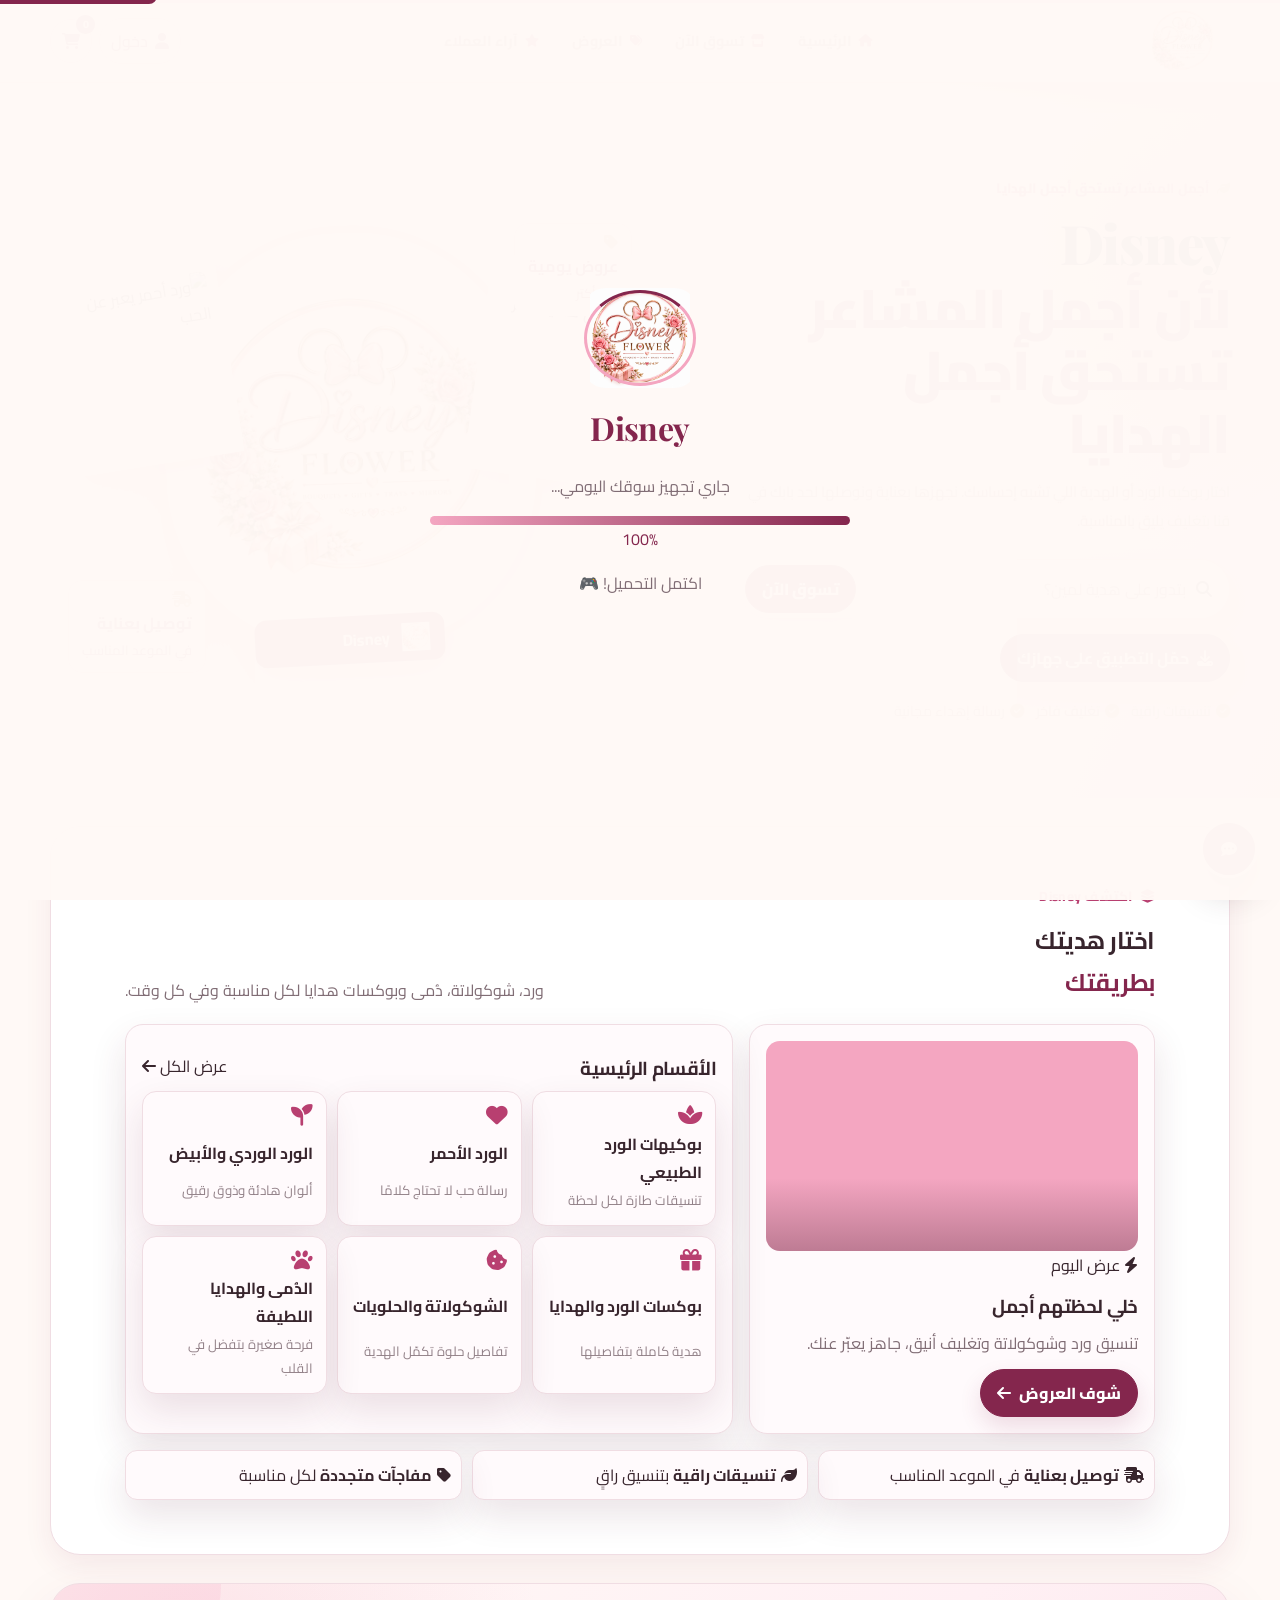
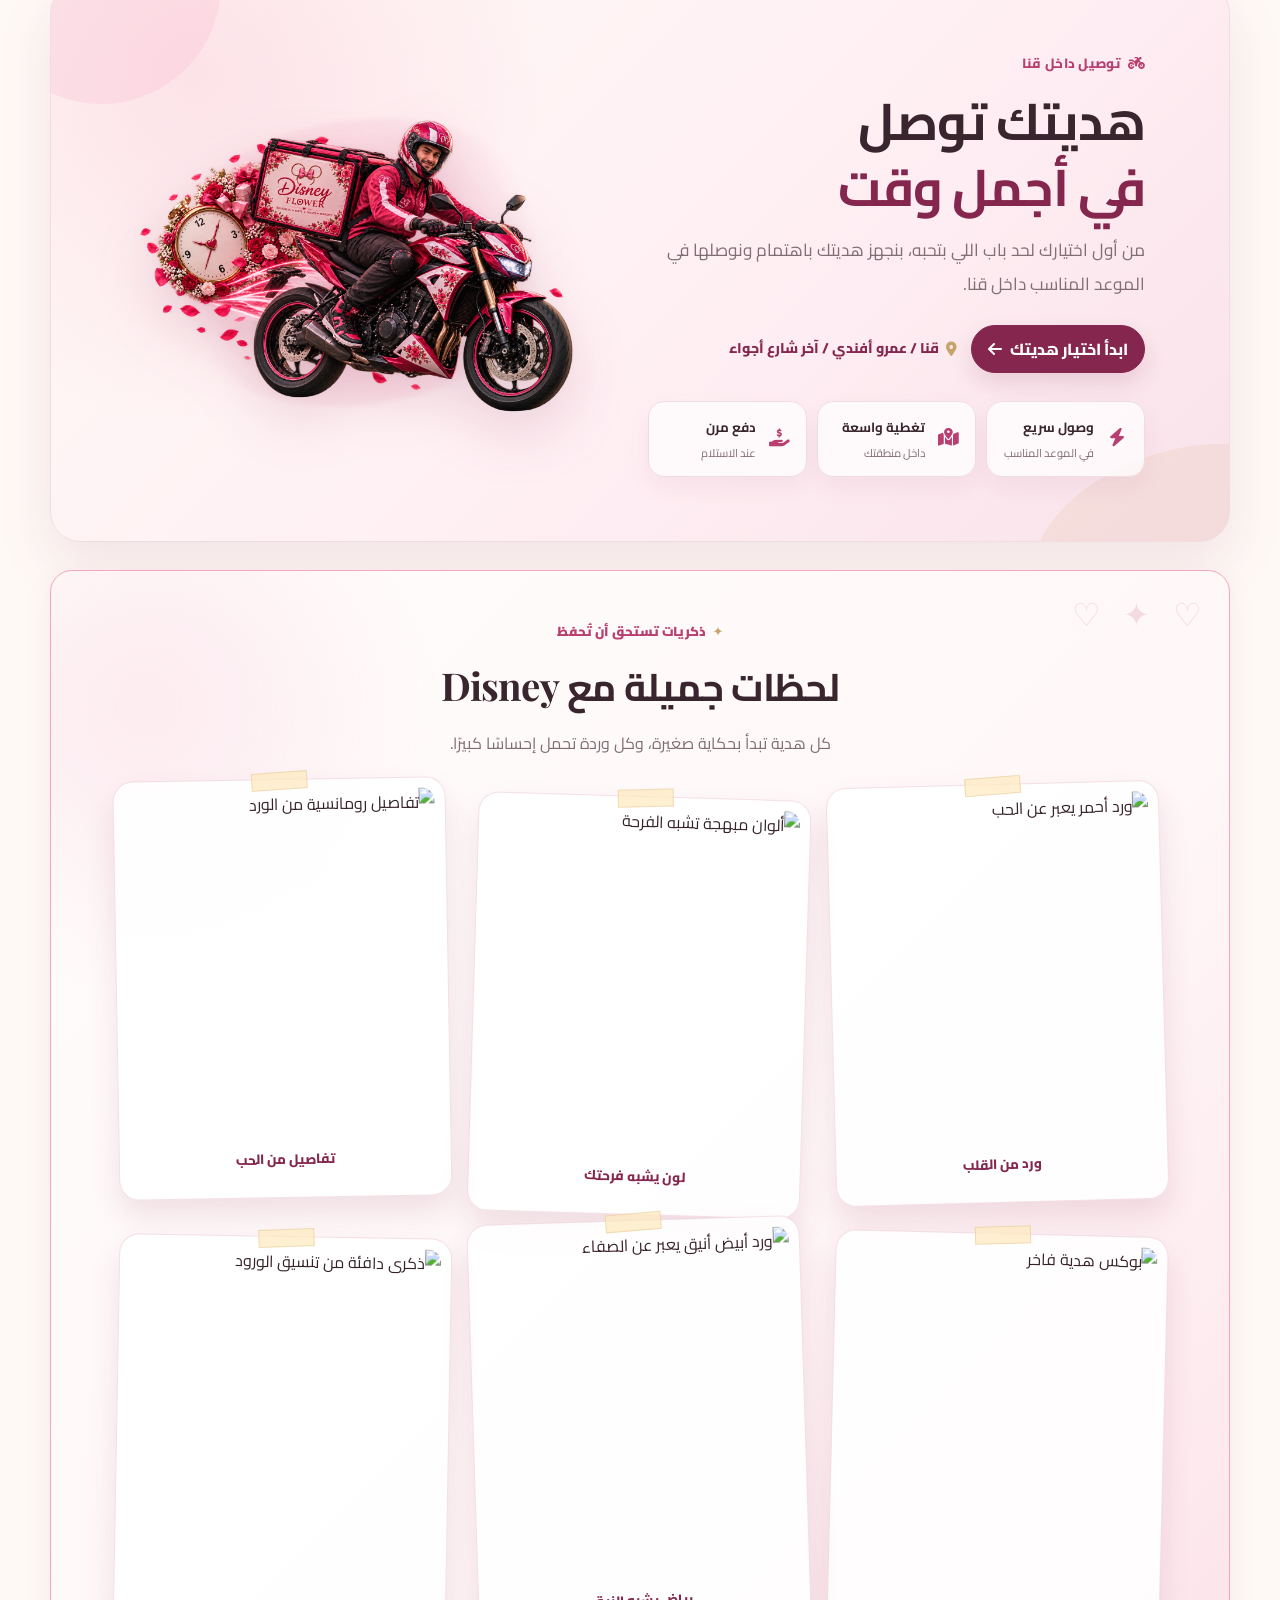
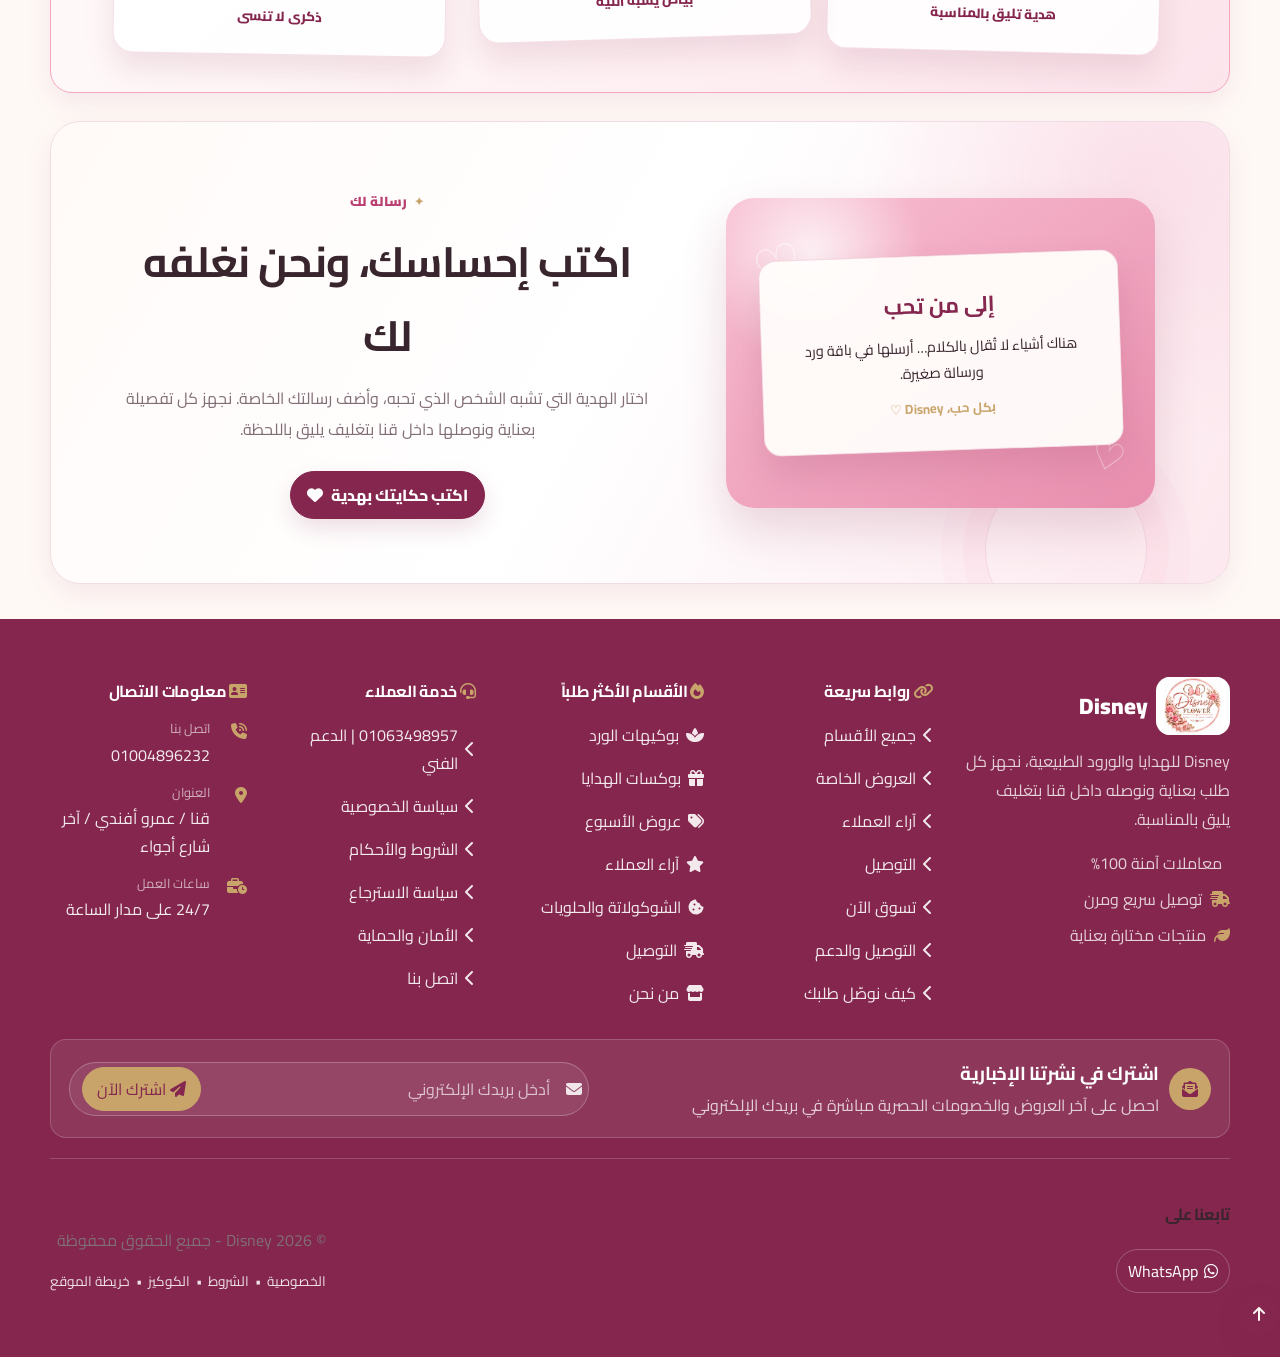
==== commit 9d709549: "Add Disney Flower website" ====
--- a/index.html
+++ b/index.html
@@ -3,31 +3,34 @@
 <head>
   <meta charset="UTF-8">
   <meta name="viewport" content="width=device-width, initial-scale=1.0, viewport-fit=cover">
-  <meta name="theme-color" content="#16a085">
-  <meta name="description" content="Market Online - كل احتياجات بيتك في مكان واحد مع توصيل سريع وعروض يومية">
-  <meta name="keywords" content="سوبر ماركت، بقالة، خضار، عروض، توصيل">
+  <meta name="theme-color" content="#B83F70">
+      <meta name="description" content="Disney Flower للهدايا والورود الطبيعية والبوكيهات الرومانسية داخل قنا، مع عروض مميزة وتوصيل سريع وطلب سهل عبر واتساب.">
+  <meta name="keywords" content="ورد، بوكيهات، هدايا، شوكولاتة، توصيل قنا">
   <meta name="apple-mobile-web-app-capable" content="yes">
   <meta name="apple-mobile-web-app-status-bar-style" content="black-translucent">
-  <meta name="apple-mobile-web-app-title" content="Market Online">
+  <meta name="apple-mobile-web-app-title" content="Disney">
   
   <!-- Open Graph / Facebook -->
-  <meta property="og:type" content="website">
-  <meta property="og:url" content="https://abdosaied7755-bit.github.io/Maket-Online/">
-  <meta property="og:title" content="Market Online - سوبر ماركتك أونلاين">
-  <meta property="og:description" content="كل احتياجات بيتك في مكان واحد مع عروض يومية وتوصيل سريع من Market Online">
-  <meta property="og:image" content="https://abdosaied7755-bit.github.io/Maket-Online/icons/icon.png">
-  <meta property="og:image:width" content="512">
-  <meta property="og:image:height" content="512">
+    <meta property="og:type" content="website">
+    <meta property="og:site_name" content="Disney Flower">
+      <meta property="og:url" content="https://abdosaied7755-bit.github.io/Maket-Online/">
+      <meta property="og:title" content="Disney Flower | ورد وهدايا راقية داخل قنا">
+      <meta property="og:description" content="اختار بوكيه الورد أو الهدية المناسبة من Disney Flower، واطلبها بسهولة لتصل لمن تحب داخل قنا.">
+      <meta property="og:image" content="https://abdosaied7755-bit.github.io/Maket-Online/Assets/disny.png">
+    <meta property="og:image:alt" content="شعار Disney Flower للورود والهدايا">
+    <meta property="og:image:type" content="image/png">
+    <meta property="og:image:width" content="1254">
+    <meta property="og:image:height" content="1254">
   
   <!-- Twitter Card -->
-  <meta name="twitter:card" content="summary_large_image">
-  <meta name="twitter:url" content="https://abdosaied7755-bit.github.io/Maket-Online/">
-  <meta name="twitter:title" content="Market Online - سوبر ماركتك أونلاين">
-  <meta name="twitter:description" content="كل احتياجات بيتك في مكان واحد مع عروض يومية وتوصيل سريع من Market Online">
-  <meta name="twitter:image" content="https://abdosaied7755-bit.github.io/Maket-Online/icons/icon.png">
+    <meta name="twitter:card" content="summary_large_image">
+    <meta name="twitter:url" content="https://abdosaied7755-bit.github.io/Maket-Online/">
+    <meta name="twitter:title" content="Disney Flower | ورد وهدايا راقية داخل قنا">
+    <meta name="twitter:description" content="اختار بوكيه الورد أو الهدية المناسبة من Disney Flower، واطلبها بسهولة لتصل لمن تحب داخل قنا.">
+    <meta name="twitter:image" content="https://abdosaied7755-bit.github.io/Maket-Online/Assets/disny.png">
   
   <!-- Canonical -->
-  <link rel="canonical" href="https://abdosaied7755-bit.github.io/Maket-Online/">
+    <link rel="canonical" href="https://abdosaied7755-bit.github.io/Maket-Online/">
   
   <link rel="manifest" href="./manifest.json">
   <script>
@@ -37,24 +40,20 @@
       window.__barakaDeferredPrompt = event;
     });
   </script>
-  <link rel="icon" type="image/png" sizes="192x192" href="./icons/icon.png">
-  <link rel="icon" type="image/png" sizes="512x512" href="./icons/icon.png">
-  <link rel="apple-touch-icon" href="./icons/icon.png">
-  <link rel="apple-touch-icon" sizes="180x180" href="./icons/icon.png">
-  <title>Market Online - الرئيسية</title>
-  <link rel="stylesheet" href="./crypto-style.css?v=7.0">
-  <link rel="stylesheet" href="./footer-advanced.css?v=7.1">
-  <link rel="stylesheet" href="./loader.css?v=7.0">
-  <link rel="stylesheet" href="./pwa-style.css?v=7.0">
-  <link rel="stylesheet" href="./ux-enhancements.css?v=1.0">
-  <link rel="stylesheet" href="./auth.css?v=1.0">
-  <link rel="stylesheet" href="./supermarket-home.css?v=1.0">
-  <link rel="stylesheet" href="./home-catalog.css?v=1.0">
-  <link rel="stylesheet" href="./site-theme.css?v=1.0">
+  <link rel="icon" type="image/png" sizes="192x192" href="./Assets/disny-192.png">
+  <link rel="icon" type="image/png" sizes="512x512" href="./Assets/disny-512.png">
+  <link rel="apple-touch-icon" href="./Assets/disny.png">
+  <link rel="apple-touch-icon" sizes="180x180" href="./Assets/disny.png">
+      <meta property="og:locale" content="ar_EG">
+  <meta name="twitter:image:alt" content="شعار Disney Flower للورود والهدايا">
+<title>Disney Flower - الرئيسية</title>
   <!-- Font Awesome -->
-  <link rel="stylesheet" href="https://cdnjs.cloudflare.com/ajax/libs/font-awesome/6.5.0/css/all.min.css">
   <!-- Google Fonts - Arabic -->
-  <link href="https://fonts.googleapis.com/css2?family=Rubik:wght@400;500;600;700;800;900&display=swap" rel="stylesheet">
+<link rel="stylesheet" href="https://cdnjs.cloudflare.com/ajax/libs/font-awesome/6.5.0/css/all.min.css">
+  <link rel="preconnect" href="https://fonts.googleapis.com">
+  <link rel="preconnect" href="https://fonts.gstatic.com" crossorigin>
+  <link rel="stylesheet" href="https://fonts.googleapis.com/css2?family=Cairo:wght@400;500;600;700;800;900&family=Playfair+Display:wght@500;600;700&display=swap">
+  <link rel="stylesheet" href="./disney-light.css?v=1.15">
 </head>
 <body class="market-home">
   <!-- Reading Progress Bar -->
@@ -86,12 +85,12 @@
       <!-- Logo with Ring -->
       <div class="loader-logo">
         <div class="loader-ring"></div>
-        <img src="./icons/icon.png" alt="Market Online" class="loader-logo-icon" />
+        <img src="./Assets/disny.png" alt="Disney Flower" class="loader-logo-icon" />
       </div>
 
       <!-- Loading Text -->
       <div class="loader-text">
-        <h1 class="loader-title">Market Online</h1>
+        <h1 class="loader-title">Disney</h1>
         <p class="loader-subtitle">جاري تجهيز سوقك اليومي...</p>
       </div>
 
@@ -109,31 +108,19 @@
       </div>
     </div>
   </div>
-
-  <!-- Video Background -->
-  <div class="video-background">
-    <video autoplay muted loop playsinline id="bgVideo">
-      <source src="./Assestant/ground.mp4" type="video/mp4">
-    </video>
-  </div>
-
-  <!-- Navigation -->
+<!-- Navigation -->
   <nav class="navbar">
     <div class="container">
       <div class="nav-content">
         <a href="#" class="nav-logo" aria-label="الشعار">
-          <img src="./icons/icon.png" alt="Logo" />
+          <img src="./Assets/disny.png" alt="Disney Flower" />
         </a>
-        <ul class="nav-menu" id="navMenu">
-          <li><a href="index.html" data-key="home" class="active"><i class="fas fa-home"></i> الرئيسية</a></li>
-          <li><a href="games.html" data-key="departments"><i class="fas fa-layer-group"></i> الأقسام</a></li>
-          <li><a href="offers.html" data-key="offers"><i class="fas fa-tags"></i> العروض</a></li><li><a href="reviews.html" data-key="reviews"><i class="fas fa-star"></i> آراء العملاء</a></li>
-        </ul>
+        <ul class="nav-menu" id="navMenu"><li><a href="index.html" data-key="home" class="active"><i class="fas fa-house"></i> الرئيسية</a></li><li><a href="games.html" data-key="departments"><i class="fas fa-store"></i> تسوق الآن</a></li><li><a href="offers.html" data-key="offers"><i class="fas fa-tags"></i> العروض</a></li><li><a href="reviews.html" data-key="reviews"><i class="fas fa-star"></i> آراء العملاء</a></li></ul>
         <div class="nav-tools">
           <!-- Login Button -->
           <button class="login-btn" id="openAuthBtn">
             <i class="fas fa-user"></i>
-            <span>Login </span>
+            <span>دخول</span>
           </button>
           
           <!-- User Menu (hidden by default) -->
@@ -150,12 +137,11 @@
               </a>
             </div>
           </div>
-          
           <button id="cartToggle" class="cart-icon-btn" aria-label="السلة">
             <i class="fas fa-shopping-cart"></i>
             <span class="cart-badge" id="cartBadge">0</span>
           </button>
-          <button class="burger-btn" id="burgerBtn" aria-label="قائمة التنقل">
+          <button class="burger-btn" id="burgerBtn" aria-label="قائمة التنقل" aria-expanded="false" aria-controls="navMenu">
             <span></span>
             <span></span>
             <span></span>
@@ -214,13 +200,13 @@
     <div class="market-hero-glow"></div>
     <div class="container market-hero-grid">
       <div class="market-hero-copy">
-        <span class="market-kicker"><i class="fas fa-leaf"></i> طازة لحد باب بيتك</span>
-        <h1>كل اللي بيتك محتاجه <span>في مشوار واحد</span></h1>
-        <p>اختار احتياجاتك اليومية من بقالة، خضار وفاكهة، ومستلزمات البيت. أسعار واضحة وتوصيل سريع لحد بابك.</p>
+        <span class="market-kicker"><i class="fas fa-leaf"></i> أجمل المشاعر تستحق أجمل الهدايا</span>
+        <h1>Disney <span>لأن أجمل المشاعر تستحق أجمل الهدايا</span></h1>
+        <p>اختار بوكيه الورد أو الهدية اللي تشبه إحساسك. نجهزها بعناية ونوصلها لحد بابك في قنا بتغليف يليق بالمناسبة.</p>
         <div class="market-search" role="search">
           <div class="market-search-field">
             <i class="fas fa-search" aria-hidden="true"></i>
-            <input id="marketSearch" type="search" placeholder="بتدور على إيه النهارده؟" aria-label="ابحث في المنتجات">
+            <input id="marketSearch" type="search" placeholder="بتدور على هدية لمين؟" aria-label="ابحث في المنتجات">
           </div>
           <a class="market-search-btn" href="games.html">تسوق الآن</a>
         </div>
@@ -229,30 +215,30 @@
           <span>حمّل التطبيق على جهازك</span>
         </button>
         <div class="market-hero-highlights">
-          <span><i class="fas fa-check-circle"></i> منتجات مختارة</span>
-          <span><i class="fas fa-check-circle"></i> دفع عند الاستلام</span>
-          <span><i class="fas fa-check-circle"></i> توصيل في نفس اليوم</span>
+          <span><i class="fas fa-check-circle"></i> تنسيقات راقية</span>
+          <span><i class="fas fa-check-circle"></i> تغليف فاخر</span>
+          <span><i class="fas fa-check-circle"></i> رسالة إهداء مجانية</span>
         </div>
       </div>
       <div class="market-hero-visual">
         <div class="market-hero-orbit orbit-one"></div>
         <div class="market-hero-orbit orbit-two"></div>
-        <div class="market-product-collage" aria-label="منتجات الطعام واحتياجات البيت">
+        <div class="market-product-collage" aria-label="بوكيهات ورد وهدايا Disney">
           <figure class="hero-product hero-product-main">
-            <img src="https://images.unsplash.com/photo-1542838132-92c53300491e?auto=format&fit=crop&w=700&q=82" alt="خضار وفاكهة طازجة">
+            <img src="./Assets/disny.png" alt="شعار Disney Flower">
           </figure>
           <figure class="hero-product hero-product-top">
-            <img src="https://images.unsplash.com/photo-1509440159596-0249088772ff?auto=format&fit=crop&w=500&q=82" alt="مخبوزات طازجة">
+            <img src="https://images.unsplash.com/photo-1526047932273-341f2a7631f9?auto=format&fit=crop&w=1400&q=86" alt="ورد أحمر يعبر عن الحب">
           </figure>
           <figure class="hero-product hero-product-side">
-            <img src="https://images.unsplash.com/photo-1583947215259-38e31be8751f?auto=format&fit=crop&w=500&q=82" alt="مستلزمات منزلية">
+            <img src="https://images.unsplash.com/photo-1549465220-1a8b9238cd48?auto=format&fit=crop&w=1400&q=86" alt="بوكس هدايا فاخر">
           </figure>
           <div class="hero-product-brand">
-            <img src="./icons/icon.png" alt="Market Online">
-            <strong>Market Online</strong>
+            <img src="./Assets/disny.png" alt="Disney Flower">
+            <strong>Disney</strong>
           </div>
         </div>
-        <div class="market-floating-card floating-card-one"><i class="fas fa-truck-fast"></i><strong>توصيل سريع</strong><small>خلال دقائق</small></div>
+        <div class="market-floating-card floating-card-one"><i class="fas fa-truck-fast"></i><strong>توصيل بعناية</strong><small>في الموعد المناسب</small></div>
         <div class="market-floating-card floating-card-two"><i class="fas fa-tag"></i><strong>عروض يومية</strong><small>وفر أكتر</small></div>
       </div>
     </div>
@@ -262,17 +248,17 @@
   <section class="market-discovery" id="departments">
     <div class="container">
       <div class="market-discovery-header">
-        <div><span class="section-badge"><i class="fas fa-layer-group"></i> اكتشف السوق</span><h2>تسوق بالطريقة <span>اللي تناسبك</span></h2></div>
-        <p>أقسام مرتبة، عروض واضحة، وكل ما تحتاجه لبيتك في خطوات قليلة.</p>
+        <div><span class="section-badge"><i class="fas fa-layer-group"></i> اكتشف Disney</span><h2>اختار هديتك <span>بطريقتك</span></h2></div>
+        <p>ورد، شوكولاتة، دُمى وبوكسات هدايا لكل مناسبة وفي كل وقت.</p>
       </div>
       <div class="market-discovery-layout">
         <article class="market-feature-deal">
           <div class="market-feature-deal-image"></div>
-          <div class="market-feature-deal-content"><span class="market-deal-label"><i class="fas fa-bolt"></i> عرض اليوم</span><h3>جهز مطبخك بتوفير أكبر</h3><p>اختيارات طازة وأساسية تساعدك تعمل طلب كامل بسهولة.</p><a href="offers.html" class="btn-primary-gradient"><span>شوف العروض</span><i class="fas fa-arrow-left"></i></a></div>
+          <div class="market-feature-deal-content"><span class="market-deal-label"><i class="fas fa-bolt"></i> عرض اليوم</span><h3>خلي لحظتهم أجمل</h3><p>تنسيق ورد وشوكولاتة وتغليف أنيق، جاهز يعبّر عنك.</p><a href="offers.html" class="btn-primary-gradient"><span>شوف العروض</span><i class="fas fa-arrow-left"></i></a></div>
         </article>
-        <div class="market-department-panel"><div class="market-panel-heading"><h3>الأقسام الرئيسية</h3><a href="games.html">عرض الكل <i class="fas fa-arrow-left"></i></a></div><div class="market-department-grid"><a href="game-detail.html?category=produce" class="market-department-card department-produce"><i class="fas fa-apple-whole"></i><strong>خضار وفاكهة</strong><small>طازة كل يوم</small></a><a href="game-detail.html?category=pantry" class="market-department-card department-pantry"><i class="fas fa-wheat-awn"></i><strong>بقالة أساسية</strong><small>كل احتياجات البيت</small></a><a href="game-detail.html?category=drinks" class="market-department-card department-drinks"><i class="fas fa-bottle-water"></i><strong>مشروبات وسناكس</strong><small>للقعدة الحلوة</small></a><a href="game-detail.html?category=dairy" class="market-department-card department-dairy"><i class="fas fa-cheese"></i><strong>ألبان وأجبان</strong><small>اختيارات يومية</small></a><a href="game-detail.html?category=care" class="market-department-card department-care"><i class="fas fa-spray-can-sparkles"></i><strong>تنظيف وعناية</strong><small>بيت مرتب بسهولة</small></a><a href="game-detail.html?category=kitchen" class="market-department-card department-home"><i class="fas fa-kitchen-set"></i><strong>مستلزمات المطبخ</strong><small>كل شيء في مكانه</small></a></div></div>
-      </div>
-      <div class="market-discovery-strip"><span><i class="fas fa-truck-fast"></i><b>توصيل سريع</b> خلال دقائق</span><span><i class="fas fa-leaf"></i><b>منتجات مختارة</b> بجودة مضمونة</span><span><i class="fas fa-tag"></i><b>عروض متجددة</b> كل أسبوع</span></div>
+        <div class="market-department-panel"><div class="market-panel-heading"><h3>الأقسام الرئيسية</h3><a href="games.html">عرض الكل <i class="fas fa-arrow-left"></i></a></div><div class="market-department-grid" data-home-departments aria-live="polite"><p class="market-department-loading">جاري تحميل الأقسام...</p></div></div>
+      </div>
+      <div class="market-discovery-strip"><span><i class="fas fa-truck-fast"></i><b>توصيل بعناية</b> في الموعد المناسب</span><span><i class="fas fa-leaf"></i><b>تنسيقات راقية</b> بتنسيق راقٍ</span><span><i class="fas fa-tag"></i><b>مفاجآت متجددة</b> لكل مناسبة</span></div>
     </div>
   </section>
 
@@ -280,160 +266,72 @@
   <section id="about" class="delivery-feature">
     <div class="container delivery-feature-grid">
       <div class="delivery-copy" data-aos="fade-right">
-        <span class="section-badge"><i class="fas fa-motorcycle"></i> توصيل لكل مكان</span>
-        <h2>طلبك عندك <span>في أسرع وقت</span></h2>
-        <p>من أول ضغطة لحد باب بيتك، بنوصل طلباتك بسرعة واهتمام. بقالة، منزل، مجمدات أو أي احتياج يومي، إحنا قريبين منك.</p>
-        <div class="delivery-actions"><a href="games.html" class="btn-primary-gradient"><span>ابدأ طلبك</span><i class="fas fa-arrow-left"></i></a><span class="delivery-note"><i class="fas fa-location-dot"></i> بنوصلك أينما كنت</span></div>
-        <div class="delivery-benefits"><span><i class="fas fa-bolt"></i><b>وصول سريع</b><small>خلال دقائق</small></span><span><i class="fas fa-map-location-dot"></i><b>تغطية واسعة</b><small>داخل منطقتك</small></span><span><i class="fas fa-hand-holding-dollar"></i><b>دفع مرن</b><small>عند الاستلام</small></span></div>
-      </div>
-      <div class="delivery-visual" data-aos="fade-left" aria-label="مندوب توصيل سريع">
+        <span class="section-badge"><i class="fas fa-motorcycle"></i> توصيل داخل قنا</span>
+        <h2>هديتك توصل <span>في أجمل وقت</span></h2>
+        <p>من أول اختيارك لحد باب اللي بتحبه، بنجهز هديتك باهتمام ونوصلها في الموعد المناسب داخل قنا.</p>
+        <div class="delivery-actions"><a href="games.html" class="btn-primary-gradient"><span>ابدأ اختيار هديتك</span><i class="fas fa-arrow-left"></i></a><span class="delivery-note"><i class="fas fa-location-dot"></i> قنا / عمرو أفندي / آخر شارع أجواء</span></div>
+        <div class="delivery-benefits"><span><i class="fas fa-bolt"></i><b>وصول سريع</b><small>في الموعد المناسب</small></span><span><i class="fas fa-map-location-dot"></i><b>تغطية واسعة</b><small>داخل منطقتك</small></span><span><i class="fas fa-hand-holding-dollar"></i><b>دفع مرن</b><small>عند الاستلام</small></span></div>
+      </div>
+      <div class="delivery-visual" data-aos="fade-left" aria-label="مندوب توصيل بعناية">
         <div class="delivery-glow"></div>
-        <img src="./Assestant/dlv.png" alt="توصيل Market Online" class="delivery-bike-image">
+        <img src="./Assestant/dlv.png" alt="توصيل Disney" class="delivery-bike-image">
       </div>
     </div>
   </section>
 
-  <!-- Popular Products Showcase Section -->
-  <section id="offers" class="popular-games-section market-products">
+  <!-- Romantic Memories -->
+  <section class="scrapbook-memories" id="memories">
     <div class="container">
-      <div class="section-header-modern">
-        <span class="section-badge"><i class="fas fa-fire"></i> عروض اليوم</span>
-        <h2 class="section-title-modern">اختيارات <span class="gradient-text">مفضلة للبيت</span></h2>
-        <p class="section-subtitle-modern">منتجات أساسية بأسعار لطيفة وتوصيل سريع</p>
-      </div>
-      
-      <div class="popular-games-grid">
-        <!-- Fresh Produce Card -->
-        <div class="game-showcase-card" data-aos="fade-up">
-          <div class="game-card-badge hot-badge"><i class="fas fa-fire"></i> الأكثر طلباً</div>
-          <div class="game-card-image">
-            <div class="market-product-icon icon-produce"><i class="fas fa-apple-whole"></i></div>
-            <div class="game-card-overlay">
-              <a href="games.html" class="game-card-btn">
-                <i class="fas fa-cart-plus"></i> أضف للسلة
-              </a>
-            </div>
-          </div>
-          <div class="game-card-content">
-            <h3 class="game-card-title">خضار وفاكهة طازة</h3>
-            <div class="game-card-stats">
-              <div class="stat-item">
-                <i class="fas fa-leaf"></i>
-                <span>اختيار يومي</span>
-              </div>
-              <div class="stat-item">
-                <i class="fas fa-star"></i>
-                <span>طازة كل يوم</span>
-              </div>
-            </div>
-            <div class="game-card-price">
-              <span class="price-label"><i class="fas fa-tag"></i> خصم حتى 20%</span>
-            </div>
-          </div>
-        </div>
-
-        <!-- Pantry Card -->
-        <div class="game-showcase-card" data-aos="fade-up" data-aos-delay="100">
-          <div class="game-card-badge discount-badge"><i class="fas fa-bolt"></i> خصم 15%</div>
-          <div class="game-card-image">
-            <div class="market-product-icon icon-pantry"><i class="fas fa-wheat-awn"></i></div>
-            <div class="game-card-overlay">
-              <a href="games.html" class="game-card-btn">
-                <i class="fas fa-cart-plus"></i> أضف للسلة
-              </a>
-            </div>
-          </div>
-          <div class="game-card-content">
-            <h3 class="game-card-title">بقالة أساسية</h3>
-            <div class="game-card-stats">
-              <div class="stat-item">
-                <i class="fas fa-box"></i>
-                <span>اختيارات متنوعة</span>
-              </div>
-              <div class="stat-item">
-                <i class="fas fa-star"></i>
-                <span>وفر في كل طلب</span>
-              </div>
-            </div>
-            <div class="game-card-price">
-              <span class="price-label"><i class="fas fa-tag"></i> عروض البيت الذكي</span>
-            </div>
-          </div>
-        </div>
-
-        <!-- Drinks Card -->
-        <div class="game-showcase-card" data-aos="fade-up" data-aos-delay="200">
-          <div class="game-card-badge new-badge"><i class="fas fa-gem"></i> عرض خاص</div>
-          <div class="game-card-image">
-            <div class="market-product-icon icon-drinks"><i class="fas fa-bottle-water"></i></div>
-            <div class="game-card-overlay">
-              <a href="games.html" class="game-card-btn">
-                <i class="fas fa-cart-plus"></i> أضف للسلة
-              </a>
-            </div>
-          </div>
-          <div class="game-card-content">
-            <h3 class="game-card-title">مشروبات وسناكس</h3>
-            <div class="game-card-stats">
-              <div class="stat-item">
-                <i class="fas fa-mug-hot"></i>
-                <span>للقعدة الحلوة</span>
-              </div>
-              <div class="stat-item">
-                <i class="fas fa-star"></i>
-                <span>جاهز بسرعة</span>
-              </div>
-            </div>
-            <div class="game-card-price">
-              <span class="price-label"><i class="fas fa-gift"></i> باكدجات موفرة</span>
-            </div>
-          </div>
-        </div>
-
-        <!-- Home Care Card -->
-        <div class="game-showcase-card" data-aos="fade-up" data-aos-delay="300">
-          <div class="game-card-badge trending-badge"><i class="fas fa-crown"></i> رائج الآن</div>
-          <div class="game-card-image">
-            <div class="market-product-icon icon-care"><i class="fas fa-spray-can-sparkles"></i></div>
-            <div class="game-card-overlay">
-              <a href="games.html" class="game-card-btn">
-                <i class="fas fa-cart-plus"></i> أضف للسلة
-              </a>
-            </div>
-          </div>
-          <div class="game-card-content">
-            <h3 class="game-card-title">تنظيف وعناية بالبيت</h3>
-            <div class="game-card-stats">
-              <div class="stat-item">
-                <i class="fas fa-house"></i>
-                <span>كل أساسيات البيت</span>
-              </div>
-              <div class="stat-item">
-                <i class="fas fa-star"></i>
-                <span>اختيارات موثوقة</span>
-              </div>
-            </div>
-            <div class="game-card-price">
-              <span class="price-label"><i class="fas fa-check"></i> جودة تفرق</span>
-            </div>
-          </div>
-        </div>
-      </div>
-
-      <div class="games-showcase-cta" data-aos="fade-up">
-        <a href="games.html" class="btn-primary-gradient btn-large">
-          <span>شوف كل الأقسام</span>
-          <i class="fas fa-arrow-left"></i>
-        </a>
+      <div class="scrapbook-heading">
+        <span class="eyebrow">ذكريات تستحق أن تُحفظ</span>
+        <h2>لحظات جميلة مع Disney</h2>
+        <p>كل هدية تبدأ بحكاية صغيرة، وكل وردة تحمل إحساسًا كبيرًا.</p>
+      </div>
+      <div class="memory-wall" aria-label="مجموعة من صور الورود والهدايا">
+        <figure class="memory-polaroid">
+          <img loading="lazy" src="https://images.unsplash.com/photo-1526047932273-341f2a7631f9?auto=format&fit=crop&w=1400&q=86" alt="ورد أحمر يعبر عن الحب" onerror="this.onerror=null;this.src='https://images.unsplash.com/photo-1490750967868-88aa4486c946?auto=format&fit=crop&w=1400&q=86';">
+          <figcaption>ورد من القلب</figcaption>
+        </figure>
+        <figure class="memory-polaroid">
+          <img loading="lazy" src="https://images.unsplash.com/photo-1490750967868-88aa4486c946?auto=format&fit=crop&w=1400&q=86" alt="ألوان مبهجة تشبه الفرحة" onerror="this.onerror=null;this.src='https://images.unsplash.com/photo-1490750967868-88aa4486c946?auto=format&fit=crop&w=1400&q=86';">
+          <figcaption>لون يشبه فرحتك</figcaption>
+        </figure>
+        <figure class="memory-polaroid">
+          <img loading="lazy" src="https://images.unsplash.com/photo-1519225421980-715cb0215aed?auto=format&fit=crop&w=1400&q=86" alt="تفاصيل رومانسية من الورد" onerror="this.onerror=null;this.src='https://images.unsplash.com/photo-1490750967868-88aa4486c946?auto=format&fit=crop&w=1400&q=86';">
+          <figcaption>تفاصيل من الحب</figcaption>
+        </figure>
+        <figure class="memory-polaroid">
+          <img loading="lazy" src="https://images.unsplash.com/photo-1549465220-1a8b9238cd48?auto=format&fit=crop&w=1400&q=86" alt="بوكس هدية فاخر" onerror="this.onerror=null;this.src='https://images.unsplash.com/photo-1490750967868-88aa4486c946?auto=format&fit=crop&w=1400&q=86';">
+          <figcaption>هدية تليق بالمناسبة</figcaption>
+        </figure>
+        <figure class="memory-polaroid">
+          <img loading="lazy" src="https://images.unsplash.com/photo-1509223197845-458d87318791?auto=format&fit=crop&w=1400&q=86" alt="ورد أبيض أنيق يعبر عن الصفاء" onerror="this.onerror=null;this.src='https://images.unsplash.com/photo-1490750967868-88aa4486c946?auto=format&fit=crop&w=1400&q=86';">
+          <figcaption>بياض يشبه النية</figcaption>
+        </figure>
+        <figure class="memory-polaroid">
+          <img loading="lazy" src="https://images.unsplash.com/photo-1518709268805-4e9042af9f23?auto=format&fit=crop&w=1400&q=86" alt="ذكرى دافئة من تنسيق الورود" onerror="this.onerror=null;this.src='https://images.unsplash.com/photo-1490750967868-88aa4486c946?auto=format&fit=crop&w=1400&q=86';">
+          <figcaption>ذكرى لا تنسى</figcaption>
+        </figure>
       </div>
     </div>
   </section>
 
-  <!-- Delivery Promise -->
-  <section id="delivery" class="market-delivery-section">
-    <div class="container market-delivery-grid">
-      <div><span class="section-badge"><i class="fas fa-truck-fast"></i> توصيل على مزاجك</span><h2>طلبك عندك <span class="gradient-text">في الوقت المناسب</span></h2><p>اختار وقت التوصيل، تابع طلبك، واستلم مشترياتك مرتبة وباهتمام.</p></div>
-      <div class="market-delivery-steps"><div><b>01</b><i class="fas fa-basket-shopping"></i><span>اختار طلبك</span></div><div><b>02</b><i class="fas fa-location-dot"></i><span>حدد عنوانك</span></div><div><b>03</b><i class="fas fa-door-open"></i><span>استلم بسهولة</span></div></div>
+  <!-- Love Letter -->
+  <section class="love-letter-section" id="letter">
+    <div class="container love-letter-grid">
+      <div class="letter-envelope" aria-label="رسالة إهداء من Disney">
+        <div class="letter-card">
+          <strong>إلى من تحب</strong>
+          <span>هناك أشياء لا تُقال بالكلام… أرسلها في باقة ورد ورسالة صغيرة.</span>
+          <b>بكل حب، Disney ♡</b>
+        </div>
+      </div>
+      <div class="love-letter-copy">
+        <span class="eyebrow">رسالة لك</span>
+        <h2>اكتب إحساسك، ونحن نغلفه لك</h2>
+        <p>اختار الهدية التي تشبه الشخص الذي تحبه، وأضف رسالتك الخاصة. نجهز كل تفصيلة بعناية ونوصلها داخل قنا بتغليف يليق باللحظة.</p>
+        <a href="games.html" class="btn-primary-gradient"><span>اكتب حكايتك بهدية</span><i class="fas fa-heart"></i></a>
+      </div>
     </div>
   </section>
 
@@ -464,7 +362,7 @@
     })();
   </script><!-- Load shared footer -->
   <script src="./store-chatbot.js?v=1.1"></script>
-  <script src="./shared-footer.js?v=2.1"></script>
+  <script src="./shared-footer.js?v=2.5"></script>
 
   <!-- Store Loader Script -->
   <script src="./loader.js?v=7.0"></script>
@@ -473,7 +371,7 @@
   <script>
     if ('serviceWorker' in navigator) {
       window.addEventListener('load', () => {
-        navigator.serviceWorker.register('./service-worker.js?v=7.0')
+        navigator.serviceWorker.register('./service-worker.js?v=5.0')
           .then(registration => {
             console.log('✅ Service Worker مسجل بنجاح');
             
@@ -488,15 +386,15 @@
     }
   </script>
   
-  <script src="./pwa-installer.js?v=2.0"></script>
+  <script src="./pwa-installer.js?v=2.2"></script>
   <script src="./games-slider.js?v=1.0"></script>
   <script src="./category-page.js?v=1.0"></script>
   <script src="https://cdn.jsdelivr.net/npm/@supabase/supabase-js@2"></script>
   <script src="./supabase-catalog.js"></script>
-  <script src="./home-catalog.js?v=1.0"></script>
+  <script src="./home-catalog.js?v=1.2"></script>
   <script src="./market-search.js?v=1.0"></script>
-  <script src="./crypto-script.js?v=7.0"></script>
-  <script src="./ux-enhancements.js?v=1.0"></script>
-  <script src="./auth.js?v=1.2"></script>
+  <script src="./crypto-script.js?v=7.1"></script>
+  <script src="./ux-enhancements.js?v=1.1"></script>
+  <script src="./auth.js?v=1.4"></script>
 </body>
 </html>
--- a/disney-light.css
+++ b/disney-light.css
@@ -0,0 +1,3111 @@
+/* Disney Flowers & Gifts — light, joyful visual system */
+:root {
+  --disney-cream: #FFF8F2;
+  --disney-pink: #F4A7C1;
+  --disney-wine: #8E244D;
+  --radius: 22px;
+  --container: 1180px;
+  --shadow: 0 12px 28px rgba(142, 36, 77, .12);
+  --shadow-soft: 0 6px 18px rgba(142, 36, 77, .09);
+  --font-ar: 'Tajawal', sans-serif;
+}
+
+* { box-sizing: border-box; }
+html { scroll-behavior: smooth; background: var(--disney-cream); }
+body {
+  margin: 0;
+  min-width: 0;
+  overflow-x: hidden;
+  background: var(--disney-cream);
+  color: var(--disney-wine);
+  font-family: var(--font-ar);
+  line-height: 1.7;
+}
+body::before,
+body::after {
+  position: fixed;
+  z-index: -1;
+  pointer-events: none;
+  color: var(--disney-pink);
+  font-size: 3rem;
+  opacity: .22;
+  content: '♥';
+  animation: disneyFloat 9s ease-in-out infinite;
+}
+body::before { inset: 18% auto auto 4%; }
+body::after { inset: auto 5% 12% auto; animation-delay: -4s; }
+@keyframes disneyFloat { 0%,100% { transform: translateY(0) rotate(-8deg); } 50% { transform: translateY(-22px) rotate(8deg); } }
+
+img, svg, video { max-width: 100%; }
+img { display: block; }
+a { color: inherit; text-decoration: none; }
+button, input, select, textarea { font: inherit; }
+button { cursor: pointer; }
+[hidden] { display: none !important; }
+.container { width: min(var(--container), calc(100% - 32px)); margin-inline: auto; }
+
+/* Navigation: four links only, solid color, no glass */
+.navbar {
+  position: sticky;
+  top: 0;
+  z-index: 80;
+  background: var(--disney-cream);
+  border-bottom: 2px solid var(--disney-pink);
+  box-shadow: 0 3px 12px rgba(142,36,77,.08);
+}
+.nav-content { min-height: 78px; display: flex; align-items: center; gap: 22px; }
+.nav-logo { display: inline-flex; align-items: center; flex: 0 0 auto; }
+.nav-logo img { width: 78px; height: 58px; object-fit: contain; }
+.nav-menu { display: flex; align-items: center; justify-content: center; gap: 5px; padding: 0; margin: 0 auto; list-style: none; }
+.nav-menu a { display: inline-flex; align-items: center; gap: 7px; padding: 9px 13px; border-radius: 999px; color: var(--disney-wine); font-weight: 700; white-space: nowrap; transition: background .2s ease, color .2s ease, transform .2s ease; }
+.nav-menu a:hover, .nav-menu a.active { color: var(--disney-wine); background: var(--disney-pink); transform: translateY(-1px); }
+.nav-tools { display: flex; align-items: center; gap: 8px; flex: 0 0 auto; }
+.login-btn, .user-btn, .cart-icon-btn, .nav-favorites, .burger-btn { border: 1px solid var(--disney-pink); background: var(--disney-cream); color: var(--disney-wine); }
+.login-btn, .user-btn, .cart-icon-btn, .nav-favorites { min-height: 40px; padding: 8px 11px; border-radius: 999px; display: inline-flex; align-items: center; justify-content: center; gap: 7px; }
+.login-btn:hover, .cart-icon-btn:hover, .nav-favorites:hover { background: var(--disney-pink); }
+.user-menu { position: relative; }
+.user-dropdown { position: absolute; inset: calc(100% + 8px) 0 auto auto; min-width: 180px; padding: 8px; display: none; background: var(--disney-cream); border: 1px solid var(--disney-pink); border-radius: 14px; box-shadow: var(--shadow); }
+.user-menu.open .user-dropdown, .user-menu:focus-within .user-dropdown { display: block; }
+.dropdown-item { display: block; padding: 9px 11px; border-radius: 10px; }
+.dropdown-item:hover { background: var(--disney-pink); }
+.nav-favorites { position: relative; }
+.nav-favorites span, .cart-badge { display: grid; place-items: center; min-width: 19px; height: 19px; padding: 0 4px; border-radius: 999px; background: var(--disney-wine); color: var(--disney-cream); font-size: .68rem; font-weight: 800; }
+.cart-icon-btn { position: relative; }
+.cart-icon-btn .cart-badge { position: absolute; top: -7px; right: -5px; }
+.burger-btn { display: none; width: 42px; height: 40px; padding: 7px; border-radius: 12px; }
+.burger-btn span { display: block; height: 2px; margin: 5px 4px; background: var(--disney-wine); }
+.nav-overlay { display: none; }
+
+/* Page ornaments and loaders */
+.breadcrumb-nav { width: min(var(--container), calc(100% - 32px)); margin: 12px auto 0; color: var(--disney-wine); font-size: .9rem; }
+.reading-progress { position: fixed; inset: 0 0 auto; z-index: 100; height: 3px; background: var(--disney-pink); }
+.reading-progress-bar { width: 0; height: 100%; background: var(--disney-wine); }
+.game-loader-overlay { position: fixed; inset: 0; z-index: 200; display: grid; place-items: center; padding: 24px; background: var(--disney-cream); color: var(--disney-wine); }
+.game-loader-overlay.is-hidden, .game-loader-overlay[hidden] { display: none; }
+.loader-content { width: min(420px, 100%); text-align: center; }
+.loader-logo { position: relative; width: 100px; margin: 0 auto 12px; }
+.loader-logo-icon { width: 100px; height: 80px; object-fit: contain; }
+.loader-ring { position: absolute; inset: 2px; border: 3px solid var(--disney-pink); border-top-color: var(--disney-wine); border-radius: 50%; animation: loaderSpin 1.2s linear infinite; }
+@keyframes loaderSpin { to { transform: rotate(360deg); } }
+.loader-title { margin: 0; color: var(--disney-wine); }
+.loader-subtitle, .loading-message { color: var(--disney-wine); }
+.progress-bar-container { height: 9px; overflow: hidden; border-radius: 999px; background: var(--disney-pink); }
+.progress-bar-fill { width: 0; height: 100%; background: var(--disney-wine); }
+.loader-particles, .loader-decorations { display: none; }
+
+/* Home */
+.market-home { background: var(--disney-cream); }
+.market-hero { position: relative; padding: clamp(34px, 6vw, 82px) 0 48px; overflow: hidden; }
+.market-hero::before { position: absolute; inset: 20px auto auto 8%; color: var(--disney-pink); content: '♥  ♡  ♥'; font-size: clamp(2rem, 5vw, 4rem); letter-spacing: .5rem; opacity: .65; animation: disneyFloat 8s ease-in-out infinite; }
+.hero-grid, .market-hero-inner { position: relative; z-index: 1; display: grid; grid-template-columns: minmax(0, .9fr) minmax(0, 1.1fr); gap: clamp(30px, 6vw, 80px); align-items: center; }
+.market-hero-copy { order: 1; }
+.market-hero-visual { order: 2; min-height: 430px; position: relative; }
+.market-hero h1, .market-hero h2 { margin: 0 0 16px; color: var(--disney-wine); line-height: 1.15; }
+.market-hero h1 { max-width: 580px; font-size: clamp(2.4rem, 5vw, 5.2rem); font-weight: 900; }
+.market-hero p { max-width: 540px; margin: 0 0 24px; color: var(--disney-wine); font-size: clamp(1rem, 1.6vw, 1.18rem); }
+.hero-actions, .market-hero-actions { display: flex; flex-wrap: wrap; gap: 11px; }
+.primary-btn, .secondary-btn, .hero-btn, .cta-btn, .product-add-btn, .product-buy-btn, .checkout-submit, .reviews-primary-btn { display: inline-flex; align-items: center; justify-content: center; gap: 8px; min-height: 46px; padding: 10px 19px; border: 1px solid var(--disney-wine); border-radius: 999px; background: var(--disney-wine); color: var(--disney-cream); font-weight: 800; transition: transform .2s ease, background .2s ease, color .2s ease; }
+.primary-btn:hover, .hero-btn:hover, .cta-btn:hover, .product-add-btn:hover, .product-buy-btn:hover, .checkout-submit:hover, .reviews-primary-btn:hover { background: var(--disney-pink); color: var(--disney-wine); transform: translateY(-2px); }
+.secondary-btn { background: var(--disney-pink); color: var(--disney-wine); }
+.secondary-btn:hover { background: var(--disney-wine); color: var(--disney-cream); }
+.hero-visual-stage { position: relative; width: min(100%, 620px); min-height: 420px; margin-inline: auto; }
+.hero-product-main { position: absolute; z-index: 2; inset: 28px 18% 28px 18%; overflow: hidden; border: 7px solid var(--disney-pink); border-radius: 48% 48% 42% 42%; background: var(--disney-pink); box-shadow: var(--shadow); transform: rotate(-2deg); }
+.hero-product-main img { width: 100%; height: 100%; object-fit: cover; }
+.hero-polaroid { position: absolute; z-index: 3; width: 28%; padding: 10px 10px 22px; background: var(--disney-cream); border: 1px solid var(--disney-pink); box-shadow: var(--shadow); }
+.hero-polaroid img { width: 100%; aspect-ratio: 1 / 1.1; object-fit: cover; }
+.hero-polaroid-left { inset: 15% auto auto 2%; transform: rotate(-9deg); }
+.hero-polaroid-right { inset: 18% 1% auto auto; transform: rotate(8deg); }
+.hero-note { position: absolute; z-index: 4; bottom: 3%; left: 50%; width: 190px; padding: 14px; text-align: center; background: var(--disney-wine); color: var(--disney-cream); border-radius: 12px; box-shadow: var(--shadow); transform: translateX(-50%) rotate(-3deg); }
+.hero-note strong { display: block; font-size: 1.12rem; }
+.section-heading { display: flex; align-items: end; justify-content: space-between; gap: 20px; margin-bottom: 22px; }
+.section-heading h2, .market-section h2, .category-browser-section h1, .category-browser-section h2 { margin: 0; color: var(--disney-wine); }
+.section-heading p { margin: 0; color: var(--disney-wine); }
+.market-section, .market-discovery, .market-memory-section, .market-letter-section, .category-browser-section, .offers-section, .reviews-section { width: min(var(--container), calc(100% - 32px)); margin: 24px auto; padding: clamp(24px, 4vw, 45px); background: var(--disney-pink); border: 1px solid var(--disney-pink); border-radius: var(--radius); box-shadow: var(--shadow-soft); }
+.market-section:nth-of-type(even), .market-memory-section { background: var(--disney-cream); }
+.category-grid, .category-cards-grid, .popular-games-grid, .market-products-grid, .memory-grid, .offers-grid, .reviews-grid { display: grid; grid-template-columns: repeat(4, minmax(0, 1fr)); gap: 16px; }
+.category-card, .product-card, .game-card, .offer-card, .review-card, .memory-card, .feature-card, .category-mini-card { min-width: 0; overflow: hidden; background: var(--disney-cream); border: 1px solid var(--disney-wine); border-radius: 18px; color: var(--disney-wine); box-shadow: var(--shadow-soft); transition: transform .2s ease, box-shadow .2s ease; }
+.category-card:hover, .product-card:hover, .game-card:hover, .offer-card:hover, .review-card:hover, .memory-card:hover { transform: translateY(-5px); box-shadow: var(--shadow); }
+.category-card-image, .product-card-image, .game-card-image, .offer-card-image { min-height: 180px; background: var(--disney-pink) center/cover no-repeat; }
+.category-card-content, .product-card-body, .game-card-content, .offer-card-body, .review-card-body { padding: 15px; }
+.category-card h3, .product-card h3, .game-card h3, .offer-card h3, .review-card h3 { margin: 0 0 7px; font-size: 1.05rem; }
+.category-card p, .product-unit { margin: 0; color: var(--disney-wine); opacity: .82; font-size: .9rem; }
+.category-card-meta, .product-price-row, .product-actions { display: flex; align-items: center; justify-content: space-between; gap: 8px; margin-top: 12px; }
+.product-price, .offer-price { color: var(--disney-wine); font-size: 1.1rem; }
+.product-old-price { color: var(--disney-wine); opacity: .6; }
+.product-card-image { position: relative; }
+.disney-favorite-btn { position: absolute; inset: 10px 10px auto auto; width: 36px; height: 36px; border: 1px solid var(--disney-pink); border-radius: 50%; background: var(--disney-cream); color: var(--disney-wine); }
+.disney-favorite-btn.is-favorite { background: var(--disney-wine); color: var(--disney-cream); }
+.quantity-control { display: inline-flex; align-items: center; overflow: hidden; border: 1px solid var(--disney-pink); border-radius: 999px; }
+.quantity-control button { width: 29px; height: 30px; border: 0; background: var(--disney-pink); color: var(--disney-wine); }
+.quantity-control output { min-width: 24px; text-align: center; }
+.product-add-btn, .product-buy-btn { min-height: 36px; padding: 6px 11px; border-radius: 10px; font-size: .82rem; }
+.product-buy-btn { background: var(--disney-pink); color: var(--disney-wine); }
+.product-unavailable { opacity: .65; }
+.memory-grid { grid-template-columns: repeat(6, minmax(0, 1fr)); }
+.memory-card { padding: 8px; transform: rotate(-2deg); }
+.memory-card:nth-child(even) { transform: rotate(3deg); }
+.memory-card img { width: 100%; aspect-ratio: 1; object-fit: cover; border-radius: 10px; }
+.market-letter-section { display: grid; grid-template-columns: minmax(0, .8fr) minmax(0, 1.2fr); align-items: center; gap: 30px; }
+.letter-art { min-height: 220px; background: var(--disney-pink) url('https://images.unsplash.com/photo-1549465220-1a8b9238cd48?auto=format&fit=crop&w=1400&q=86') center/contain no-repeat; border-radius: 18px; }
+.feature-grid, .steps-grid { display: grid; grid-template-columns: repeat(3, minmax(0, 1fr)); gap: 14px; }
+.feature-card, .step-card { padding: 18px; background: var(--disney-cream); border: 1px solid var(--disney-wine); border-radius: 16px; }
+.feature-card i, .step-card i { color: var(--disney-wine); font-size: 1.5rem; }
+/* Requested old home blocks stay out of the new homepage */
+
+
+/* Categories, products, offers, reviews */
+.category-hero, .offers-hero, .reviews-hero { width: min(var(--container), calc(100% - 32px)); margin: 28px auto 22px; padding: 28px; background: var(--disney-pink); border-radius: var(--radius); }
+.category-hero-product-wall { display: grid; grid-template-columns: repeat(3, 1fr); min-height: 180px; gap: 10px; margin-top: 20px; }
+.category-hero-product { min-height: 180px; border: 4px solid var(--disney-cream); border-radius: 16px; background: var(--disney-pink) center/cover no-repeat; }
+.product-wall-one { background-image: url('https://images.unsplash.com/photo-1523438885200-e635ba2c371e?auto=format&fit=crop&w=1400&q=86'); }
+.product-wall-two { background-image: url('https://images.unsplash.com/photo-1513883049090-d0b7439799bf?auto=format&fit=crop&w=1400&q=86'); }
+.product-wall-three { background-image: url('https://images.unsplash.com/photo-1549465220-1a8b9238cd48?auto=format&fit=crop&w=1400&q=86'); }
+.category-browser-section { background: var(--disney-cream); }
+.category-browser-toolbar { display: flex; align-items: center; justify-content: space-between; gap: 12px; flex-wrap: wrap; margin-bottom: 18px; }
+.category-search, #categorySearch, .catalog-search { width: min(100%, 380px); padding: 11px 14px; border: 1px solid var(--disney-pink); border-radius: 999px; background: var(--disney-cream); color: var(--disney-wine); outline: 0; }
+.category-search:focus, #categorySearch:focus, .catalog-search:focus { border-color: var(--disney-wine); box-shadow: 0 0 0 3px rgba(244,167,193,.45); }
+.category-product-grid, #productGrid, #categoryProductGrid, #offersGrid, #reviewsGrid { display: grid; grid-template-columns: repeat(3, minmax(0, 1fr)); gap: 17px; }
+.category-card-image, .product-card-image, .nested-category-card-image { background-image: url('https://images.unsplash.com/photo-1490750967868-88aa4486c946?auto=format&fit=crop&w=1400&q=86'); }
+.nested-category-card { overflow: hidden; padding: 0; border: 1px solid var(--disney-wine); border-radius: 18px; background: var(--disney-cream); color: var(--disney-wine); text-align: right; }
+.nested-category-card-image { min-height: 150px; background: var(--disney-pink) center/cover no-repeat; }
+.nested-category-card-content { padding: 14px; }
+
+/* Cart, auth and shared widgets */
+.cart-drawer-premium { position: fixed; inset: 0 0 0 auto; z-index: 120; display: flex; flex-direction: column; width: min(420px, 100%); background: var(--disney-cream); border-inline-start: 3px solid var(--disney-pink); box-shadow: -8px 0 30px rgba(142,36,77,.16); transform: translateX(110%); transition: transform .25s ease; }
+.cart-drawer-premium.open, .cart-drawer-premium.active { transform: translateX(0); }
+.cart-header-premium, .cart-summary, .cart-actions-premium { padding: 16px; border-bottom: 1px solid var(--disney-pink); }
+.cart-header-premium { display: flex; align-items: center; justify-content: space-between; }
+.cart-title { display: flex; align-items: center; gap: 8px; }
+.cart-close { width: 36px; height: 36px; border: 1px solid var(--disney-pink); border-radius: 50%; background: var(--disney-pink); color: var(--disney-wine); }
+.cart-items-premium { flex: 1; overflow: auto; padding: 15px; }
+.cart-item, .cart-item-premium { display: grid; grid-template-columns: 62px minmax(0, 1fr) auto; gap: 10px; align-items: center; padding: 10px 0; border-bottom: 1px solid var(--disney-pink); }
+.cart-item img, .cart-item-premium img { width: 62px; height: 62px; object-fit: cover; border-radius: 12px; background: var(--disney-pink); }
+.auth-overlay, #authOverlay { position: fixed; inset: 0; z-index: 130; display: none; place-items: center; padding: 18px; background: rgba(142,36,77,.28); }
+.auth-overlay.active, #authOverlay.active, .auth-overlay[aria-hidden="false"] { display: grid; }
+.auth-card, .auth-modal { width: min(450px, 100%); padding: 24px; background: var(--disney-cream); border: 2px solid var(--disney-pink); border-radius: var(--radius); box-shadow: var(--shadow); }
+.auth-card input, .auth-card textarea, .auth-card select, .auth-modal input { width: 100%; padding: 11px 13px; margin-top: 7px; border: 1px solid var(--disney-pink); border-radius: 12px; background: var(--disney-cream); color: var(--disney-wine); }
+
+/* Checkout */
+.checkout-page { background: var(--disney-cream); }
+.checkout-header { display: flex; align-items: center; justify-content: space-between; gap: 12px; width: min(var(--container), calc(100% - 32px)); min-height: 78px; margin: auto; }
+.checkout-brand { display: inline-flex; align-items: center; gap: 8px; color: var(--disney-wine); font-weight: 900; font-size: 1.3rem; }
+.checkout-brand img { width: 64px; height: 52px; object-fit: contain; }
+.checkout-back { padding: 9px 14px; border: 1px solid var(--disney-pink); border-radius: 999px; }
+.checkout-main { width: min(var(--container), calc(100% - 32px)); margin: 24px auto 60px; }
+.checkout-intro { margin-bottom: 20px; }
+.checkout-layout { display: grid; grid-template-columns: minmax(0, 1fr) minmax(300px, .8fr); gap: 22px; align-items: start; }
+.customer-form, .invoice-card { padding: clamp(18px, 3vw, 30px); background: var(--disney-pink); border: 1px solid var(--disney-wine); border-radius: var(--radius); box-shadow: var(--shadow-soft); }
+.customer-form { display: grid; gap: 9px; }
+.customer-form input, .customer-form textarea, .customer-form select { width: 100%; padding: 12px 13px; border: 1px solid var(--disney-wine); border-radius: 12px; background: var(--disney-cream); color: var(--disney-wine); }
+.invoice-card { background: var(--disney-cream); }
+.invoice-item { display: flex; justify-content: space-between; gap: 10px; padding: 10px 0; border-bottom: 1px solid var(--disney-pink); }
+.invoice-total { display: flex; justify-content: space-between; gap: 10px; margin-top: 14px; padding-top: 14px; border-top: 2px solid var(--disney-wine); font-size: 1.1rem; }
+
+/* Footer and admin */
+.advanced-footer, .compact-footer, footer { margin-top: 35px; background: var(--disney-pink); color: var(--disney-wine); border-top: 2px solid var(--disney-wine); }
+.advanced-footer a:hover, .compact-footer a:hover, footer a:hover { color: var(--disney-wine); text-decoration: underline; }
+.admin-romance, body.admin-romance { min-height: 100vh; background: var(--disney-cream) !important; color: var(--disney-wine) !important; font-family: var(--font-ar) !important; }
+.admin-romance .header { background: var(--disney-cream) !important; border-bottom: 2px solid var(--disney-pink) !important; color: var(--disney-wine) !important; }
+.admin-romance .login-box, .admin-romance .card, .admin-romance .catalog-admin > *, .admin-romance .offer-admin-card { background: var(--disney-cream) !important; border: 1px solid var(--disney-pink) !important; box-shadow: var(--shadow-soft) !important; color: var(--disney-wine) !important; }
+.admin-romance button, .admin-romance .btn, .admin-romance .catalog-row-actions button, .admin-romance .offer-submit-btn { background: var(--disney-wine) !important; color: var(--disney-cream) !important; border: 1px solid var(--disney-wine) !important; }
+.admin-romance input, .admin-romance select, .admin-romance textarea, .admin-romance .catalog-search { background: var(--disney-cream) !important; color: var(--disney-wine) !important; border-color: var(--disney-pink) !important; }
+.admin-romance .catalog-row { background: var(--disney-pink) !important; border-color: var(--disney-wine) !important; }
+
+.video-background { display: none !important; }
+@media (max-width: 900px) {
+  .nav-content { min-height: 68px; }
+  .nav-menu { position: fixed; top: 70px; right: 12px; left: 12px; z-index: 90; display: none; flex-direction: column; align-items: stretch; padding: 12px; background: var(--disney-cream); border: 1px solid var(--disney-pink); border-radius: 18px; box-shadow: var(--shadow); }
+  .nav-menu.active, .nav-menu.open { display: flex; }
+  .nav-menu a { justify-content: flex-start; border-radius: 12px; }
+  .burger-btn { display: block; }
+  .nav-tools { margin-inline-start: auto; }
+  .nav-tools .login-btn span, .nav-tools .user-btn span { display: none; }
+  .hero-grid, .market-hero-inner { grid-template-columns: 1fr; }
+  .market-hero-copy { order: 2; text-align: center; }
+  .market-hero-visual { order: 1; min-height: 350px; }
+  .hero-actions, .market-hero-actions { justify-content: center; }
+  .category-grid, .category-cards-grid, .popular-games-grid, .market-products-grid, .category-product-grid, #productGrid, #categoryProductGrid, #offersGrid, #reviewsGrid { grid-template-columns: repeat(2, minmax(0, 1fr)); }
+  .memory-grid { grid-template-columns: repeat(3, minmax(0, 1fr)); }
+  .checkout-layout, .market-letter-section { grid-template-columns: 1fr; }
+}
+@media (max-width: 560px) {
+  .container, .market-section, .market-discovery, .market-memory-section, .market-letter-section, .category-browser-section, .offers-section, .reviews-section, .category-hero, .offers-hero, .reviews-hero, .checkout-main, .checkout-header { width: min(100% - 20px, var(--container)); }
+  .nav-logo img { width: 64px; height: 50px; }
+  .nav-tools { gap: 4px; }
+  .nav-favorites, .login-btn, .user-btn, .cart-icon-btn { width: 38px; min-height: 38px; padding: 7px; }
+  .market-hero { padding-top: 26px; }
+  .market-hero h1 { font-size: 2.35rem; }
+  .hero-visual-stage { min-height: 300px; }
+  .hero-product-main { inset: 20px 17% 20px 17%; }
+  .hero-polaroid { width: 29%; padding: 6px 6px 13px; }
+  .hero-note { width: 150px; padding: 9px; font-size: .8rem; }
+  .market-section, .market-discovery, .market-memory-section, .market-letter-section, .category-browser-section, .offers-section, .reviews-section { padding: 18px 13px; border-radius: 17px; }
+  .section-heading { display: block; }
+  .section-heading p { margin-top: 6px; }
+  .category-grid, .category-cards-grid, .popular-games-grid, .market-products-grid, .category-product-grid, #productGrid, #categoryProductGrid, #offersGrid, #reviewsGrid { grid-template-columns: 1fr; }
+  .memory-grid { grid-template-columns: repeat(2, minmax(0, 1fr)); }
+  .category-hero-product-wall { min-height: 110px; }
+  .category-hero-product { min-height: 110px; }
+  .product-actions { flex-wrap: wrap; }
+  .product-add-btn, .product-buy-btn { flex: 1 1 90px; }
+  .checkout-header { align-items: flex-start; flex-direction: column; padding: 12px 0; }
+  .checkout-back { align-self: stretch; text-align: center; }
+}
+/* Existing Disney markup mapped to the clean visual system */
+.market-hero-grid { position: relative; z-index: 1; display: grid; grid-template-columns: minmax(0,.9fr) minmax(0,1.1fr); gap: clamp(30px,6vw,80px); align-items: center; }
+.market-kicker, .section-badge { display: inline-flex; align-items: center; gap: 7px; margin-bottom: 12px; color: var(--disney-wine); font-weight: 800; }
+.market-hero-copy h1 span, .market-discovery h2 span, .delivery-feature h2 span { display: block; color: var(--disney-wine); }
+.market-search { display: flex; align-items: stretch; width: min(100%, 570px); padding: 5px; margin-bottom: 15px; background: var(--disney-pink); border: 1px solid var(--disney-wine); border-radius: 999px; }
+.market-search-field { display: flex; align-items: center; flex: 1; gap: 8px; min-width: 0; padding: 0 12px; }
+.market-search-field input { width: 100%; min-width: 0; border: 0; outline: 0; background: transparent; color: var(--disney-wine); }
+.market-search-field input::placeholder { color: var(--disney-wine); opacity: .75; }
+.market-search-btn, .market-install-btn, .btn-primary-gradient { display: inline-flex; align-items: center; justify-content: center; gap: 8px; min-height: 44px; padding: 9px 16px; border: 1px solid var(--disney-wine); border-radius: 999px; background: var(--disney-wine); color: var(--disney-cream); font-weight: 800; }
+.market-install-btn { margin-bottom: 16px; }
+.market-search-btn:hover, .market-install-btn:hover, .btn-primary-gradient:hover { background: var(--disney-cream); color: var(--disney-wine); }
+.market-hero-highlights { display: flex; flex-wrap: wrap; gap: 12px; color: var(--disney-wine); font-size: .9rem; }
+.market-hero-highlights span { display: inline-flex; gap: 5px; align-items: center; }
+.market-hero-highlights i, .market-kicker i { color: var(--disney-wine); }
+.market-hero-visual { min-height: 440px; position: relative; }
+.market-product-collage { position: relative; width: min(100%, 620px); min-height: 420px; margin-inline: auto; }
+.hero-product { position: absolute; overflow: hidden; margin: 0; border: 1px solid var(--disney-wine); background: var(--disney-cream); box-shadow: var(--shadow); }
+.hero-product img { width: 100%; height: 100%; object-fit: cover; }
+.hero-product-main { z-index: 2; inset: 28px 18% 28px 18%; border: 7px solid var(--disney-pink); border-radius: 48% 48% 42% 42%; background: var(--disney-pink); transform: rotate(-2deg); }
+.hero-product-top, .hero-product-side { z-index: 3; width: 28%; padding: 10px 10px 22px; }
+.hero-product-top { inset: 15% auto auto 2%; transform: rotate(-9deg); }
+.hero-product-side { inset: 18% 1% auto auto; transform: rotate(8deg); }
+.hero-product-top img, .hero-product-side img { aspect-ratio: 1 / 1.1; }
+.hero-product-brand { position: absolute; z-index: 4; bottom: 3%; left: 50%; display: flex; align-items: center; gap: 7px; width: 190px; padding: 10px; background: var(--disney-wine); color: var(--disney-cream); border-radius: 12px; box-shadow: var(--shadow); transform: translateX(-50%) rotate(-3deg); }
+.hero-product-brand img { width: 38px; height: 28px; object-fit: contain; }
+.market-floating-card { position: absolute; z-index: 5; display: grid; gap: 2px; padding: 10px 13px; background: var(--disney-cream); border: 1px solid var(--disney-wine); border-radius: 14px; box-shadow: var(--shadow-soft); }
+.market-floating-card i { color: var(--disney-wine); }
+.floating-card-one { inset: auto auto 5% 3%; }
+.floating-card-two { inset: 5% 3% auto auto; }
+.market-discovery { padding: clamp(24px,4vw,45px); background: var(--disney-pink); border: 1px solid var(--disney-pink); border-radius: var(--radius); box-shadow: var(--shadow-soft); }
+.market-discovery-header { display: flex; align-items: end; justify-content: space-between; gap: 20px; margin-bottom: 20px; }
+.market-discovery-header h2 { margin: 0; color: var(--disney-wine); }
+.market-discovery-header p { max-width: 480px; margin: 0; }
+.market-discovery-layout { display: grid; grid-template-columns: minmax(250px,.8fr) minmax(0,1.2fr); gap: 16px; }
+.market-feature-deal, .market-department-panel { padding: 16px; background: var(--disney-cream); border: 1px solid var(--disney-wine); border-radius: 18px; }
+.market-feature-deal-image { min-height: 170px; border-radius: 14px; background: var(--disney-pink) url('https://images.unsplash.com/photo-1523438885200-e635ba2c371e?auto=format&fit=crop&w=1400&q=86') center/cover no-repeat; }
+.market-feature-deal h3, .market-panel-heading h3 { margin: 12px 0 5px; }
+.market-feature-deal p { margin: 0 0 12px; }
+.market-panel-heading { display: flex; align-items: center; justify-content: space-between; gap: 10px; }
+.market-department-grid { display: grid; grid-template-columns: repeat(3, minmax(0,1fr)); gap: 10px; }
+.market-department-card { display: grid; gap: 3px; min-height: 100px; padding: 13px; background: var(--disney-pink); border: 1px solid var(--disney-wine); border-radius: 14px; }
+.market-department-card i { font-size: 1.35rem; }
+.market-department-card small { opacity: .85; }
+.market-discovery-strip { display: grid; grid-template-columns: repeat(3,1fr); gap: 10px; margin-top: 16px; }
+.market-discovery-strip span { padding: 10px; border: 1px solid var(--disney-wine); border-radius: 12px; background: var(--disney-cream); }
+.market-discovery-strip i { margin-inline-end: 5px; }
+.market-memory-section, .market-letter-section { width: min(var(--container), calc(100% - 32px)); margin: 24px auto; }
+.market-letter { min-height: 220px; background: var(--disney-pink) url('https://images.unsplash.com/photo-1549465220-1a8b9238cd48?auto=format&fit=crop&w=1400&q=86') center/contain no-repeat; border: 1px solid var(--disney-wine); border-radius: 18px; }
+.category-store-page { background: var(--disney-cream); }
+.category-store-hero { width: min(var(--container), calc(100% - 32px)); margin: 24px auto; padding: clamp(24px,4vw,45px); background: var(--disney-pink); border: 1px solid var(--disney-wine); border-radius: var(--radius); }
+.category-store-hero-grid { display: grid; grid-template-columns: minmax(0,1fr) minmax(280px, .9fr); align-items: center; gap: 24px; }
+.category-store-hero h1 { margin: 12px 0; color: var(--disney-wine); font-size: clamp(2rem,4vw,4rem); line-height: 1.15; }
+.category-store-hero h1 span { display: block; }
+.category-store-hero p { margin: 0 0 15px; }
+.category-home-back { display: inline-flex; gap: 7px; align-items: center; font-weight: 800; }
+.category-search-box { display: flex; align-items: center; gap: 8px; max-width: 500px; padding: 4px 13px; border: 1px solid var(--disney-wine); border-radius: 999px; background: var(--disney-cream); }
+.category-search-box input { width: 100%; min-width: 0; padding: 9px 0; border: 0; outline: 0; background: transparent; color: var(--disney-wine); }
+.category-hero-product-wall { grid-template-columns: repeat(2,1fr); }
+.category-hero-product-wall .product-wall-four { background: var(--disney-cream) url('https://images.unsplash.com/photo-1490750967868-88aa4486c946?auto=format&fit=crop&w=1400&q=86') center/cover no-repeat; }
+.category-hero-price { align-self: center; padding: 7px 10px; border-radius: 999px; background: var(--disney-wine); color: var(--disney-cream); text-align: center; font-weight: 800; }
+.category-hero-delivery { display: flex; align-items: center; gap: 8px; padding: 9px; border: 1px solid var(--disney-wine); border-radius: 12px; background: var(--disney-cream); }
+.category-hero-delivery small, .category-hero-delivery strong { display: block; }
+.category-view-heading, .product-view-heading { display: flex; align-items: end; justify-content: space-between; gap: 15px; margin-bottom: 18px; }
+.category-back-btn { display: none; min-height: 40px; padding: 8px 14px; border: 1px solid var(--disney-wine); border-radius: 999px; background: var(--disney-wine); color: var(--disney-cream); }
+.category-back-btn.visible { display: inline-flex; }
+.category-empty { padding: 30px; text-align: center; }
+@media (max-width:900px) {
+  .market-hero-grid, .category-store-hero-grid { grid-template-columns: 1fr; }
+  .market-hero-copy { text-align: center; }
+  .market-search { margin-inline: auto; }
+  .market-hero-highlights { justify-content: center; }
+  .market-discovery-header, .category-view-heading, .product-view-heading { display: block; }
+  .market-discovery-header p { margin-top: 8px; }
+}
+@media (max-width:560px) {
+  .market-hero-visual { min-height: 315px; }
+  .market-product-collage { min-height: 300px; }
+  .hero-product-main { inset: 20px 17% 20px 17%; }
+  .hero-product-top, .hero-product-side { padding: 6px 6px 13px; }
+  .hero-product-brand { width: 150px; padding: 8px; font-size: .82rem; }
+  .market-floating-card { padding: 7px; font-size: .73rem; }
+  .market-discovery-layout { grid-template-columns: 1fr; }
+  .market-department-grid, .market-discovery-strip { grid-template-columns: 1fr 1fr; }
+  .market-discovery-strip span:last-child { grid-column: 1 / -1; }
+  .category-hero-product-wall { min-height: 130px; }
+}
+.market-hero-slides, .market-hero-glow, .market-hero-orbit { display: none !important; }
+
+.admin-romance .offer-admin-icon { background: var(--disney-pink) !important; color: var(--disney-wine) !important; }
+
+/* Disney light theme: remaining sections and shared widgets */
+.breadcrumb-nav{display:none!important}
+.scrapbook-memories,.love-letter-section,.market-delivery-section{width:min(var(--container),calc(100% - 32px));margin:24px auto;padding:clamp(24px,4vw,45px);background:var(--disney-cream);border:1px solid var(--disney-pink);border-radius:var(--radius);box-shadow:var(--shadow-soft)}
+.scrapbook-heading,.love-letter-copy{text-align:center}
+.scrapbook-heading h2,.love-letter-copy h2,.market-delivery-section h2{color:var(--disney-wine);margin:0 0 10px}
+.scrapbook-heading p,.love-letter-copy p,.market-delivery-section p{margin:0 auto 18px;max-width:700px}
+.memory-wall{display:grid;grid-template-columns:repeat(6,minmax(0,1fr));gap:14px}
+.memory-polaroid{margin:0;padding:8px 8px 14px;background:var(--disney-pink);border:1px solid var(--disney-wine);border-radius:12px;box-shadow:var(--shadow-soft);transform:rotate(-2deg)}
+.memory-polaroid:nth-child(even){transform:rotate(3deg)}
+.memory-polaroid img{width:100%;aspect-ratio:1;object-fit:cover;border-radius:8px}
+.memory-polaroid figcaption{margin-top:7px;text-align:center;font-size:.8rem;font-weight:800}
+.love-letter-grid{display:grid;grid-template-columns:minmax(0,.9fr) minmax(0,1.1fr);gap:30px;align-items:center}
+.letter-envelope{min-height:250px;display:grid;place-items:center;padding:30px;background:var(--disney-pink);border:1px solid var(--disney-wine);border-radius:18px}
+.letter-card{width:min(100%,320px);padding:26px 20px;display:grid;gap:10px;background:var(--disney-cream);border:1px solid var(--disney-wine);border-radius:12px;box-shadow:var(--shadow-soft);text-align:center;transform:rotate(-3deg)}
+.love-letter-copy{text-align:right}
+.market-delivery-grid{display:grid;grid-template-columns:minmax(0,1fr) minmax(0,1fr);gap:20px;align-items:center}
+.market-delivery-steps{display:grid;grid-template-columns:repeat(3,minmax(0,1fr));gap:10px}
+.market-delivery-steps>div{min-height:120px;display:grid;place-items:center;align-content:center;gap:6px;padding:12px;background:var(--disney-pink);border:1px solid var(--disney-wine);border-radius:14px;text-align:center}
+.market-delivery-steps b{display:grid;place-items:center;width:32px;height:32px;border-radius:50%;background:var(--disney-wine);color:var(--disney-cream)}
+.market-delivery-steps i{font-size:1.4rem}
+
+/* Full footer */
+.advanced-footer{padding:38px 0 18px}
+.advanced-footer>.container{width:min(var(--container),calc(100% - 32px));margin-inline:auto}
+.footer-grid{display:grid;grid-template-columns:1.3fr repeat(4,minmax(0,1fr));gap:24px}
+.footer-column{min-width:0}
+.footer-brand .brand-logo{display:flex;align-items:center;gap:8px;margin-bottom:12px;font-weight:900;font-size:1.4rem}
+.footer-brand .fotimg{width:64px;height:48px;object-fit:contain}
+.brand-description{margin:0 0 15px;line-height:1.8}
+.trust-indicators{display:grid;gap:8px}
+.trust-item{display:flex;gap:8px;align-items:center}
+.trust-item i,.column-title i,.contact-icon{color:var(--disney-wine)}
+.column-title{margin:0 0 12px;font-size:1rem}
+.footer-links{display:grid;gap:7px;padding:0;margin:0;list-style:none}
+.footer-links a{display:flex;align-items:center;gap:7px;padding:4px 0}
+.footer-links a:hover{text-decoration:none;transform:translateX(-3px)}
+.contact-items{display:grid;gap:12px}
+.contact-item{display:flex;gap:9px;align-items:flex-start}
+.contact-icon{flex:0 0 28px}
+.contact-details{min-width:0;display:grid;gap:1px}
+.contact-label{font-size:.8rem;opacity:.8}
+.contact-value{overflow-wrap:anywhere}
+.footer-newsletter{margin-top:28px;padding:18px;border:1px solid var(--disney-wine);border-radius:16px;background:var(--disney-cream)}
+.newsletter-wrapper{display:flex;align-items:center;justify-content:space-between;gap:18px}
+.newsletter-header{display:flex;align-items:center;gap:10px}
+.newsletter-icon{display:grid;place-items:center;width:42px;height:42px;border-radius:50%;background:var(--disney-wine);color:var(--disney-cream)}
+.newsletter-text h3,.newsletter-text p{margin:0}
+.newsletter-form{flex:1;max-width:520px}
+.input-group{display:flex;align-items:center;gap:8px;padding:4px 6px 4px 12px;border:1px solid var(--disney-pink);border-radius:999px}
+.input-group input{flex:1;min-width:0;padding:8px;border:0;outline:0;background:transparent;color:var(--disney-wine)}
+.input-group button{min-height:38px;padding:7px 14px;border:1px solid var(--disney-wine);border-radius:999px;background:var(--disney-wine);color:var(--disney-cream)}
+.footer-bottom{display:flex;align-items:flex-end;justify-content:space-between;gap:18px;padding-top:20px;margin-top:20px;border-top:1px solid var(--disney-wine)}
+.social-icons{display:flex;gap:8px}
+.social-icon{display:inline-flex;align-items:center;gap:6px;padding:7px 11px;border:1px solid var(--disney-wine);border-radius:999px}
+.footer-legal{display:flex;flex-wrap:wrap;gap:6px;font-size:.85rem}
+
+/* Compact footer */
+.compact-footer{padding:18px 0}
+.compact-footer-inner{width:min(var(--container),calc(100% - 32px));margin:auto;display:flex;align-items:center;justify-content:space-between;gap:16px}
+.compact-footer-brand{display:inline-flex;align-items:center;gap:7px;font-weight:900}
+.compact-footer-brand img{width:46px;height:36px;object-fit:contain}
+.compact-footer-links{display:flex;align-items:center;justify-content:center;gap:16px;flex-wrap:wrap}
+.compact-footer-copy{font-size:.85rem}
+
+/* Chat and social proof */
+.chat-toggle{position:fixed;inset:auto 18px 18px auto;z-index:160;display:grid!important;place-items:center;width:52px;height:52px;padding:0;border:2px solid var(--disney-cream);border-radius:50%;background:var(--disney-wine)!important;color:var(--disney-cream)!important;box-shadow:var(--shadow)}
+.chat-toggle:hover{background:var(--disney-pink)!important;color:var(--disney-wine)!important}
+.chat-widget{position:fixed;inset:auto 18px 80px auto;z-index:159;display:none;width:min(380px,calc(100% - 28px));overflow:hidden;background:var(--disney-cream);border:2px solid var(--disney-pink);border-radius:18px;box-shadow:var(--shadow)}
+.chat-widget.open,.chat-widget.active,.chat-widget[aria-hidden=false]{display:block}
+.chat-header{display:flex;align-items:center;justify-content:space-between;gap:10px;padding:12px 14px;background:var(--disney-pink)}
+.chat-title-wrap{display:flex;align-items:center;gap:8px}
+.chat-avatar{display:grid;place-items:center;width:34px;height:34px;border-radius:50%;background:var(--disney-wine);color:var(--disney-cream)}
+.chat-header-actions{display:flex;gap:5px}
+.chat-header-actions button{width:30px;height:30px;border:1px solid var(--disney-wine);border-radius:50%;background:var(--disney-cream);color:var(--disney-wine)}
+.chat-messages{max-height:230px;overflow:auto;padding:12px}
+.msg{margin:0 0 9px;padding:9px 11px;border-radius:12px;line-height:1.6}
+.msg.bot{background:var(--disney-pink)}
+.quick-actions,.chat-cta-buttons{display:flex;flex-wrap:wrap;gap:6px}
+.chip,.chat-cta-buttons a{padding:7px 10px;border:1px solid var(--disney-wine);border-radius:999px;background:var(--disney-cream);color:var(--disney-wine)}
+.chat-footer{padding:10px 12px;border-top:1px solid var(--disney-pink)}
+.chat-input-row{display:flex;align-items:center;gap:6px}
+.chat-input-row input{flex:1;min-width:0;padding:9px;border:1px solid var(--disney-pink);border-radius:10px;background:var(--disney-cream);color:var(--disney-wine)}
+.chat-input-row button{width:38px;height:38px;border:1px solid var(--disney-wine);border-radius:10px;background:var(--disney-wine);color:var(--disney-cream)}
+.chat-hint{margin:7px 0;font-size:.75rem;opacity:.78}
+.social-proof-notification{position:fixed;inset:auto auto 18px 18px;z-index:155;display:none;width:min(300px,calc(100% - 36px));padding:12px;background:var(--disney-cream);border:1px solid var(--disney-pink);border-radius:14px;box-shadow:var(--shadow)}
+.social-proof-notification.active,.social-proof-notification.show{display:block}
+.notification-content{display:flex;gap:9px;align-items:center}
+.notification-icon{display:grid;place-items:center;width:36px;height:36px;border-radius:50%;background:var(--disney-pink)}
+
+/* Auth internals */
+.auth-close{float:left;width:34px;height:34px;border:1px solid var(--disney-pink);border-radius:50%;background:var(--disney-pink);color:var(--disney-wine)}
+.auth-tabs{display:flex;gap:6px;margin:10px 0 18px;padding:4px;background:var(--disney-pink);border-radius:12px}
+.auth-tab{flex:1;padding:9px;border:0;border-radius:9px;background:transparent;color:var(--disney-wine)}
+.auth-tab.active{background:var(--disney-wine);color:var(--disney-cream)}
+.auth-form-container{display:none}
+.auth-form-container.active{display:block}
+.auth-subtitle{margin:0 0 14px;opacity:.8}
+.form-group{display:grid;gap:5px;margin-bottom:10px}
+.form-input{width:100%;padding:11px 12px;border:1px solid var(--disney-pink);border-radius:11px;background:var(--disney-cream);color:var(--disney-wine)}
+.btn-submit{width:100%;min-height:44px;border:1px solid var(--disney-wine);border-radius:11px;background:var(--disney-wine);color:var(--disney-cream);font-weight:800}
+.alert{display:none;padding:8px 10px;border-radius:9px;background:var(--disney-pink)}
+.alert:not(:empty){display:block}
+
+@media (max-width:900px){
+  .scrapbook-memories,.love-letter-section,.market-delivery-section{width:min(calc(100% - 20px),var(--container));padding:18px 13px}
+  .memory-wall{grid-template-columns:repeat(3,minmax(0,1fr))}
+  .love-letter-grid,.market-delivery-grid{grid-template-columns:1fr}
+  .newsletter-wrapper,.footer-bottom{display:grid;grid-template-columns:1fr;align-items:stretch}
+  .footer-grid{grid-template-columns:repeat(2,minmax(0,1fr));gap:18px}
+  .footer-brand{grid-column:1/-1}
+}
+@media (max-width:560px){
+  .scrapbook-memories,.love-letter-section,.market-delivery-section{width:calc(100% - 20px)}
+  .memory-wall{grid-template-columns:repeat(2,minmax(0,1fr));gap:10px}
+  .market-delivery-steps{grid-template-columns:1fr}
+  .footer-grid{grid-template-columns:1fr}
+  .footer-brand{grid-column:auto}
+  .compact-footer-inner{width:calc(100% - 20px);flex-direction:column;text-align:center}
+  .compact-footer-links{gap:9px 15px}
+  .chat-toggle{inset:auto 12px 12px auto;width:48px;height:48px}
+  .chat-widget{inset:auto 10px 70px;width:auto}
+  .social-proof-notification{inset:auto 10px 12px;width:auto}
+}
+/* Disabled and utility controls stay inside the Disney palette */
+#cartCheckout:disabled,.btn.is-disabled{background:var(--disney-pink)!important;color:var(--disney-wine)!important;border-color:var(--disney-pink)!important;opacity:.72}
+.scroll-top{display:grid;place-items:center;width:42px;height:42px;border:1px solid var(--disney-wine);border-radius:50%;background:var(--disney-wine)!important;color:var(--disney-cream)!important;box-shadow:var(--shadow-soft)}
+.scroll-top:hover{background:var(--disney-pink)!important;color:var(--disney-wine)!important}
+/* Keep all homepage sections visible and keep photography legible on small screens. */
+.market-home #offers.market-products, .market-home #about.delivery-feature { display: block !important; }
+.market-home .hero-product img { width: 100%; height: 100%; object-fit: cover; }
+.market-home .market-feature-deal-image { background-size: cover; background-position: center; }
+@media (max-width: 560px) {
+  .market-home .market-search { flex-direction: column; gap: 8px; padding: 8px; border-radius: 18px; }
+  .market-home .market-search-field, .market-home .market-search-btn { width: 100%; }
+  .market-home .market-search-btn { min-height: 42px; }
+  .market-home .market-hero-copy { padding-inline: 14px; }
+}
+
+/* Final responsive polish: readable cards, balanced heroes, and gentle motion. */
+:root {
+  --disney-card-shadow: 0 16px 36px rgba(91, 32, 57, .12);
+  --disney-card-shadow-hover: 0 24px 48px rgba(91, 32, 57, .2);
+}
+
+.category-card, .product-card, .offer-card, .review-card, .memory-card, .feature-card, .nested-category-card,
+.market-feature-deal, .market-department-panel, .market-department-card, .market-discovery-strip span {
+  position: relative;
+  border-color: rgba(142, 36, 77, .22);
+  box-shadow: var(--disney-card-shadow);
+  transition: transform .35s ease, box-shadow .35s ease, border-color .35s ease;
+}
+
+.category-card:hover, .product-card:hover, .offer-card:hover, .review-card:hover, .memory-card:hover,
+.feature-card:hover, .nested-category-card:hover, .market-feature-deal:hover, .market-department-card:hover {
+  border-color: var(--disney-wine);
+  box-shadow: var(--disney-card-shadow-hover);
+  transform: translateY(-7px);
+}
+
+.category-card h3, .product-card h3, .offer-card h3, .review-card h3,
+.category-card p, .product-unit, .offer-card p, .review-card p, .product-card-body,
+.offer-card-body, .review-card-body { color: var(--disney-wine); }
+
+.category-card-image, .product-card-image, .offer-card-media, .market-feature-deal-image {
+  position: relative;
+  overflow: hidden;
+  background-position: center;
+  background-size: cover;
+}
+
+.category-card-image::after, .product-card-image::after, .offer-card-media::after, .market-feature-deal-image::after {
+  position: absolute;
+  inset: auto 0 0;
+  height: 35%;
+  background: linear-gradient(transparent, rgba(50, 13, 30, .28));
+  content: '';
+  pointer-events: none;
+}
+
+.category-card-image, .product-card-image { height: 190px; min-height: 0; }
+.category-card-content, .product-card-body, .offer-card-body, .review-card-body { min-width: 0; }
+.product-card-body, .offer-card-body, .review-card-body { display: flex; flex-direction: column; }
+.product-card-body .product-actions, .offer-card-body .offer-actions { margin-top: auto; }
+.product-price, .offer-price { color: var(--disney-wine); font-weight: 900; }
+
+/* Offers hero and product cards */
+.offers-page .offers-hero {
+  position: relative;
+  overflow: hidden;
+  padding: clamp(34px, 5vw, 62px) clamp(20px, 5vw, 56px);
+  background: linear-gradient(135deg, #ffe4ea 0%, #f4a7c1 52%, #e7779c 100%);
+  box-shadow: 0 22px 55px rgba(142, 36, 77, .16);
+}
+.offers-page .offers-hero::before, .offers-page .offers-hero::after {
+  position: absolute;
+  border-radius: 50%;
+  content: '';
+  pointer-events: none;
+}
+.offers-page .offers-hero::before { width: 240px; height: 240px; top: -100px; left: -70px; background: rgba(255, 255, 255, .25); animation: disneyFloat 8s ease-in-out infinite; }
+.offers-page .offers-hero::after { width: 180px; height: 180px; right: -55px; bottom: -80px; background: rgba(142, 36, 77, .1); animation: disneyFloat 7s ease-in-out 1s infinite reverse; }
+.offers-page .offers-hero-grid { position: relative; z-index: 1; align-items: center; }
+.offers-page .offers-hero h1, .offers-page .offers-hero p, .offers-page .offers-hero .offers-home-back,
+.offers-page .offers-hero .section-badge, .offers-page .offers-hero-actions span { color: var(--disney-wine); }
+.offers-page .offers-hero h1 { max-width: 680px; font-size: clamp(2.15rem, 5vw, 4.2rem); line-height: 1.12; }
+.offers-page .offers-hero-art { min-height: 280px; animation: disneyFloat 6s ease-in-out infinite; }
+.offers-page .offers-art-card { border-color: rgba(142, 36, 77, .24); background: rgba(255, 248, 242, .78); color: var(--disney-wine); box-shadow: 0 18px 38px rgba(91, 32, 57, .16); backdrop-filter: blur(10px); }
+.offers-page .offers-art-card-main { width: min(100%, 330px); padding: 20px; }
+.offers-page .offers-grid { grid-template-columns: repeat(auto-fit, minmax(250px, 1fr)); gap: 20px; }
+.offers-page .offer-card { display: flex; min-height: 0; flex-direction: column; background: linear-gradient(180deg, #fffaf5, #fff0f3); border-radius: 24px; }
+.offers-page .offer-card-media { height: 220px; min-height: 0; flex: 0 0 220px; }
+.offers-page .offer-card-media img { width: 100%; height: 100%; object-fit: cover; transition: transform .55s ease; }
+.offers-page .offer-card:hover .offer-card-media img { transform: scale(1.06); }
+.offers-page .offer-card-body { flex: 1; gap: 8px; padding: 18px; }
+.offers-page .offer-card-body h3 { color: var(--disney-wine); font-size: 1.12rem; }
+.offers-page .offer-card-body small, .offers-page .offer-card-body p { color: rgba(91, 32, 57, .78); }
+.offers-page .offer-actions { display: grid; grid-template-columns: minmax(0, 1fr) minmax(0, 1fr); gap: 8px; padding-top: 10px; }
+.offers-page .offer-actions .quantity-control { grid-column: 1 / -1; justify-self: start; }
+.offers-page .offer-actions button { min-width: 0; min-height: 42px; }
+
+/* Shopping hero and cards */
+.category-page .category-store-hero {
+  position: relative;
+  overflow: hidden;
+  background: linear-gradient(135deg, #ffe4ea, #f4a7c1 58%, #e88aaa);
+  box-shadow: 0 22px 55px rgba(142, 36, 77, .14);
+}
+.category-page .category-store-hero-grid { position: relative; z-index: 1; }
+.category-page .category-store-hero h1 { font-size: clamp(2.15rem, 5vw, 4.2rem); }
+.category-page .category-hero-product-wall { min-height: 300px; gap: 12px; }
+.category-page .category-hero-product { min-height: 0; border-color: #fffaf5; box-shadow: 0 14px 28px rgba(91, 32, 57, .16); transition: transform .35s ease; }
+.category-page .category-hero-product:hover { transform: translateY(-6px) rotate(1deg); }
+.category-page .category-cards-grid, .category-page .product-grid { align-items: stretch; }
+.category-page .category-card, .category-page .product-card, .category-page .nested-category-card { min-height: 0; }
+.category-page .category-card-image, .category-page .nested-category-card-image { height: 175px; min-height: 0; }
+.category-page .product-card-image { height: 195px; }
+.category-page .nested-category-card-content { min-height: 0; padding: 17px; }
+.category-page .product-actions { flex-wrap: wrap; }
+
+/* Reviews hero and review cards */
+.reviews-page .reviews-hero {
+  position: relative;
+  overflow: hidden;
+  padding: clamp(38px, 5vw, 70px) clamp(20px, 5vw, 56px);
+  background: linear-gradient(135deg, #6d2d55 0%, #8e244d 52%, #bd5275 100%);
+  color: #fffaf5;
+  box-shadow: 0 22px 55px rgba(91, 32, 57, .2);
+}
+.reviews-page .reviews-hero-copy, .reviews-page .reviews-hero-art { position: relative; z-index: 1; }
+.reviews-page .reviews-hero h1 { font-size: clamp(2.15rem, 5vw, 4.2rem); color: #fffaf5; }
+.reviews-page .reviews-hero h1 span { color: #ffe3a3; }
+.reviews-page .reviews-hero p, .reviews-page .reviews-hero-points span { color: rgba(255, 250, 245, .88); }
+.reviews-page .reviews-hero-art { min-height: 340px; max-width: 520px; width: 100%; margin-inline: auto; }
+.reviews-page .reviews-art-circle { width: min(320px, 72%); aspect-ratio: 1; }
+.reviews-page .reviews-hero-illustration { width: min(100%, 360px); height: 250px; object-fit: cover; border: 8px solid rgba(255, 250, 245, .84); border-radius: 42% 58% 54% 46%; box-shadow: 0 22px 45px rgba(39, 8, 27, .3); animation: reviewsHeroFloat 6s ease-in-out infinite; }
+.reviews-page .reviews-art-card { max-width: 230px; color: #fffaf5; background: rgba(255, 255, 255, .14); border-color: rgba(255, 227, 163, .4); }
+.reviews-page .reviews-art-card-main { width: 230px; padding: 18px; }
+.reviews-page .review-card { min-height: 0; background: linear-gradient(145deg, #fffaf5, #ffeef2); color: var(--disney-wine); border-radius: 22px; }
+.reviews-page .review-card-text { color: #5b2039; line-height: 1.85; }
+
+/* Invoice thumbnails stay compact while retaining enough detail. */
+.checkout-page .invoice-item { grid-template-columns: 52px minmax(0, 1fr) auto; gap: 9px; align-items: center; padding: 9px; }
+.checkout-page .invoice-item img { width: 52px; height: 52px; object-fit: cover; border-radius: 11px; }
+.checkout-page .invoice-item h3 { color: var(--disney-wine); font-size: .84rem; line-height: 1.45; }
+.checkout-page .invoice-item small { color: rgba(91, 32, 57, .72); font-size: .74rem; }
+.checkout-page .invoice-item strong { color: var(--disney-wine); font-size: .82rem; }
+.checkout-page .invoice-receipt-logo { width: 42px; height: 42px; }
+.invoice-pdf-source .invoice-item { grid-template-columns: 56px minmax(0, 1fr) auto !important; gap: 10px !important; padding: 9px 0 !important; }
+.invoice-pdf-source .invoice-item img { width: 56px !important; height: 50px !important; }
+
+@media (max-width: 900px) {
+  .offers-page .offers-grid { grid-template-columns: repeat(2, minmax(0, 1fr)); }
+  .reviews-page .reviews-hero-grid { gap: 24px; }
+}
+
+@media (max-width: 560px) {
+  .category-page .category-store-hero, .offers-page .offers-hero, .reviews-page .reviews-hero { width: calc(100% - 20px); padding: 28px 16px 32px; border-radius: 22px; }
+  .offers-page .offers-hero-copy, .reviews-page .reviews-hero-copy, .category-page .category-store-hero-copy { text-align: center; }
+  .offers-page .offers-hero h1, .reviews-page .reviews-hero h1, .category-page .category-store-hero h1 { font-size: 2.08rem; line-height: 1.18; }
+  .offers-page .offers-hero-actions, .reviews-page .reviews-hero-points { justify-content: center; }
+  .offers-page .offers-hero-art { min-height: 210px; transform: none; }
+  .offers-page .offers-art-card-main { width: min(100%, 270px); padding: 15px; }
+  .offers-page .offers-art-card-top, .offers-page .offers-art-card-bottom { padding: 9px 11px; font-size: .74rem; }
+  .offers-page .offers-grid { grid-template-columns: 1fr; gap: 16px; }
+  .offers-page .offer-card-media { height: 185px; flex-basis: 185px; }
+  .offers-page .offer-card-body { padding: 15px; }
+  .category-page .category-store-hero-grid { gap: 20px; }
+  .category-page .category-hero-product-wall { min-height: 220px; gap: 8px; }
+  .category-page .category-hero-product { min-height: 0; border-width: 3px; }
+  .category-page .category-cards-grid, .category-page .product-grid { grid-template-columns: 1fr; gap: 14px; }
+  .category-page .category-card-image, .category-page .nested-category-card-image { height: 155px; }
+  .category-page .product-card-image { height: 175px; }
+  .category-page .product-actions { display: grid; grid-template-columns: minmax(0, 1fr) minmax(0, 1fr); }
+  .category-page .product-actions .quantity-control { grid-column: 1 / -1; justify-self: start; }
+  .category-page .product-add-btn, .category-page .product-buy-btn { min-height: 42px; padding-inline: 8px; }
+  .reviews-page .reviews-hero { padding-bottom: 20px; }
+  .reviews-page .reviews-hero-copy { text-align: center; }
+  .reviews-page .reviews-hero-art { min-height: 270px; max-width: 355px; transform: none; }
+  .reviews-page .reviews-art-circle { width: 220px; }
+  .reviews-page .reviews-hero-illustration { width: 255px; height: 178px; border-width: 6px; }
+  .reviews-page .reviews-art-card-main { width: 185px; padding: 13px; }
+  .reviews-page .reviews-art-card-top, .reviews-page .reviews-art-card-bottom { font-size: .7rem; }
+  .checkout-page .invoice-item { grid-template-columns: 44px minmax(0, 1fr); gap: 8px; }
+  .checkout-page .invoice-item img { width: 44px; height: 44px; }
+  .checkout-page .invoice-item > strong { grid-column: 2; justify-self: start; }
+}
+
+@media (prefers-reduced-motion: reduce) {
+  .offers-page .offers-hero::before, .offers-page .offers-hero::after, .offers-page .offers-hero-art,
+  .reviews-page .reviews-hero-illustration { animation: none; }
+  .category-card, .product-card, .offer-card, .review-card, .nested-category-card { transition: none; }
+}
+
+
+/* Keep the review composition layered instead of stacking every decorative chip vertically. */
+.reviews-page .reviews-hero-art { position: relative; display: block; min-height: 340px; }
+.reviews-page .reviews-hero-art > * { position: absolute; }
+.reviews-page .reviews-art-glow { width: 260px; height: 260px; top: 28px; left: 50%; transform: translateX(-50%); }
+.reviews-page .reviews-art-orbit-one { width: 300px; height: 300px; top: 10px; left: 50%; transform: translateX(-50%) rotate(-18deg) scaleY(.48); }
+.reviews-page .reviews-art-orbit-two { width: 250px; height: 250px; top: 34px; left: 50%; transform: translateX(-50%) rotate(23deg) scaleY(.62); }
+.reviews-page .reviews-hero-illustration { top: 38px; left: 50%; transform: translateX(-50%); }
+.reviews-page .reviews-art-brand { top: 12px; right: 4%; bottom: auto; left: auto; }
+.reviews-page .reviews-art-card-main { right: 3%; bottom: 24px; top: auto; left: auto; }
+.reviews-page .reviews-art-card-top { top: 25px; right: 2%; bottom: auto; left: auto; }
+.reviews-page .reviews-art-card-bottom { right: auto; bottom: 16px; left: 2%; top: auto; }
+
+@media (max-width: 560px) {
+  .reviews-page .reviews-hero-art { min-height: 280px; }
+  .reviews-page .reviews-art-glow { width: 210px; height: 210px; top: 25px; }
+  .reviews-page .reviews-art-orbit-one { width: 235px; height: 235px; top: 16px; }
+  .reviews-page .reviews-art-orbit-two { width: 205px; height: 205px; top: 30px; }
+  .reviews-page .reviews-hero-illustration { top: 32px; }
+  .reviews-page .reviews-art-brand { top: 4px; right: 1%; }
+  .reviews-page .reviews-art-card-main { right: 1%; bottom: 14px; }
+  .reviews-page .reviews-art-card-top { top: 8px; right: 0; }
+  .reviews-page .reviews-art-card-bottom { bottom: 8px; left: 0; }
+}
+
+
+/* Disney Flower Luxury System — final shared layer */
+:root {
+  --disney-blush: #F4A6C1;
+  --disney-rose: #B83F70;
+  --disney-burgundy: #84264D;
+  --disney-ivory: #FFF9F6;
+  --disney-white: #FFFFFF;
+  --disney-gold: #C8A46A;
+  --disney-ink: #38252D;
+  --disney-muted: #806D75;
+  --disney-border: #F0DDE3;
+  --disney-cream: var(--disney-ivory);
+  --disney-pink: var(--disney-blush);
+  --disney-wine: var(--disney-burgundy);
+  --disney-radius-sm: 12px;
+  --disney-radius-md: 20px;
+  --disney-radius-lg: 30px;
+  --disney-ease: cubic-bezier(.2, .75, .25, 1);
+  --shadow: 0 18px 44px rgba(132, 38, 77, .12);
+  --shadow-soft: 0 10px 28px rgba(132, 38, 77, .08);
+  --font-ar: 'Cairo', 'Tajawal', system-ui, sans-serif;
+}
+
+html { background: var(--disney-ivory); }
+body {
+  background:
+    radial-gradient(circle at 6% 4%, rgba(244, 166, 193, .16), transparent 24rem),
+    var(--disney-ivory);
+  color: var(--disney-ink);
+  font-family: var(--font-ar);
+  line-height: 1.75;
+}
+body::before, body::after {
+  width: 180px;
+  height: 180px;
+  border-radius: 50%;
+  background: radial-gradient(circle, rgba(244, 166, 193, .16), transparent 68%);
+  color: transparent;
+  content: '';
+  opacity: .7;
+}
+body::before { inset: 12% auto auto -80px; }
+body::after { inset: auto -80px 16% auto; }
+::selection { background: var(--disney-blush); color: var(--disney-burgundy); }
+:focus-visible { outline: 3px solid rgba(200, 164, 106, .72); outline-offset: 3px; }
+h1, h2, h3, h4, p { overflow-wrap: anywhere; }
+h1, h2, h3, h4 { color: var(--disney-ink); letter-spacing: -.02em; }
+p { color: var(--disney-muted); }
+.container { width: min(var(--container), calc(100% - 40px)); }
+
+.navbar {
+  background: rgba(255, 249, 246, .94);
+  border-bottom: 1px solid rgba(240, 221, 227, .95);
+  box-shadow: 0 8px 28px rgba(132, 38, 77, .07);
+  backdrop-filter: blur(18px);
+}
+.nav-content { min-height: 82px; gap: 24px; }
+.nav-logo {
+  width: 94px;
+  height: 64px;
+  align-items: center;
+  justify-content: center;
+}
+.nav-logo img {
+  width: 100%;
+  height: 100%;
+  object-fit: contain;
+  filter: drop-shadow(0 8px 12px rgba(132, 38, 77, .08));
+  transition: transform .25s var(--disney-ease);
+}
+.nav-logo:hover img { transform: scale(1.04); }
+.nav-menu { gap: 5px; }
+.nav-menu a {
+  min-height: 44px;
+  padding: 9px 14px;
+  color: var(--disney-muted);
+  font-size: .9rem;
+  font-weight: 700;
+  transition: color .22s ease, background .22s ease, transform .22s ease;
+}
+.nav-menu a i { color: var(--disney-rose); font-size: .86em; }
+.nav-menu a:hover, .nav-menu a.active {
+  color: var(--disney-burgundy);
+  background: rgba(244, 166, 193, .28);
+  transform: none;
+}
+.nav-tools { gap: 7px; }
+.login-btn, .user-btn, .cart-icon-btn, .nav-favorites, .burger-btn {
+  min-height: 44px;
+  border: 1px solid var(--disney-border);
+  background: var(--disney-white);
+  color: var(--disney-burgundy);
+  box-shadow: 0 4px 14px rgba(132, 38, 77, .04);
+  transition: color .22s ease, background .22s ease, border-color .22s ease, transform .22s ease, box-shadow .22s ease;
+}
+.login-btn:hover, .user-btn:hover, .cart-icon-btn:hover, .nav-favorites:hover, .burger-btn:hover {
+  border-color: var(--disney-blush);
+  background: #fff0f4;
+  color: var(--disney-burgundy);
+  transform: translateY(-2px);
+  box-shadow: 0 8px 18px rgba(132, 38, 77, .1);
+}
+.nav-favorites span, .cart-badge {
+  background: var(--disney-burgundy);
+  color: var(--disney-white);
+}
+.cart-icon-btn .cart-badge { top: -5px; right: -4px; }
+.user-dropdown {
+  border: 1px solid var(--disney-border);
+  background: var(--disney-white);
+  box-shadow: var(--shadow);
+}
+.dropdown-item:hover { background: #fff0f4; color: var(--disney-burgundy); }
+.burger-btn span { background: var(--disney-burgundy); }
+
+.primary-btn, .hero-btn, .cta-btn, .btn-primary, .btn-primary-gradient, .checkout-submit,
+.reviews-primary-btn, .product-add-btn, .product-buy-btn, .market-search-btn, .market-install-btn,
+.game-card-btn, .offers-primary-btn, .invoice-download-btn, .btn-submit {
+  min-height: 46px;
+  border: 1px solid var(--disney-burgundy);
+  border-radius: 999px;
+  background: var(--disney-burgundy);
+  color: var(--disney-white);
+  font-weight: 800;
+  box-shadow: 0 10px 22px rgba(132, 38, 77, .14);
+  transition: transform .22s var(--disney-ease), background .22s ease, color .22s ease, box-shadow .22s ease;
+}
+.primary-btn:hover, .hero-btn:hover, .cta-btn:hover, .btn-primary:hover, .btn-primary-gradient:hover,
+.checkout-submit:hover, .reviews-primary-btn:hover, .product-add-btn:hover, .product-buy-btn:hover,
+.market-search-btn:hover, .market-install-btn:hover, .game-card-btn:hover, .offers-primary-btn:hover,
+.invoice-download-btn:hover, .btn-submit:hover {
+  background: var(--disney-rose);
+  color: var(--disney-white);
+  transform: translateY(-2px);
+  box-shadow: 0 14px 28px rgba(132, 38, 77, .2);
+}
+.secondary-btn, .hero-actions .secondary-btn {
+  border: 1px solid var(--disney-border);
+  background: var(--disney-white);
+  color: var(--disney-burgundy);
+}
+.secondary-btn:hover { background: #fff0f4; color: var(--disney-burgundy); }
+
+.game-loader-overlay {
+  background: rgba(255, 249, 246, .98);
+  color: var(--disney-burgundy);
+}
+.loader-logo { width: 116px; }
+.loader-logo-icon { width: 116px; height: 100px; object-fit: contain; border-radius: 24px; }
+.loader-ring { border-color: var(--disney-blush); border-top-color: var(--disney-burgundy); }
+.loader-title { color: var(--disney-burgundy); font-family: 'Playfair Display', Georgia, serif; }
+.loader-subtitle, .loading-message { color: var(--disney-muted); }
+.progress-bar-container { background: #f8e8ed; }
+.progress-bar-fill { background: linear-gradient(90deg, var(--disney-blush), var(--disney-burgundy)); }
+
+.market-hero {
+  min-height: 650px;
+  padding: clamp(42px, 7vw, 90px) 0 74px;
+  background:
+    linear-gradient(112deg, rgba(255, 249, 246, .96) 15%, rgba(255, 249, 246, .75) 52%, rgba(244, 166, 193, .3)),
+    radial-gradient(circle at 88% 18%, rgba(200, 164, 106, .2), transparent 22rem);
+}
+.market-hero::before { content: ''; width: 340px; height: 340px; border-radius: 50%; background: rgba(244, 166, 193, .16); }
+.market-hero-grid {
+  width: min(var(--container), calc(100% - 40px));
+  margin-inline: auto;
+  gap: clamp(36px, 7vw, 96px);
+}
+.market-hero-copy { max-width: 620px; }
+.market-kicker, .section-badge {
+  color: var(--disney-rose);
+  font-size: .84rem;
+  font-weight: 800;
+  letter-spacing: .02em;
+}
+.market-hero h1 {
+  max-width: 640px;
+  color: var(--disney-ink);
+  font-family: 'Playfair Display', var(--font-ar), Georgia, serif;
+  font-size: clamp(2.6rem, 5.4vw, 5.4rem);
+  line-height: 1.15;
+}
+.market-hero-copy h1 span { color: var(--disney-burgundy); }
+.market-hero p { color: var(--disney-muted); font-size: clamp(1rem, 1.5vw, 1.18rem); line-height: 1.9; }
+.market-search {
+  max-width: 610px;
+  background: rgba(255, 255, 255, .86);
+  border: 1px solid var(--disney-border);
+  box-shadow: 0 12px 28px rgba(132, 38, 77, .08);
+}
+.market-search-field input { color: var(--disney-ink); }
+.market-search-field input::placeholder { color: var(--disney-muted); opacity: 1; }
+.market-hero-highlights { color: var(--disney-muted); }
+.market-hero-highlights i, .market-kicker i { color: var(--disney-gold); }
+.market-hero-visual { min-height: 500px; }
+.market-product-collage { min-height: 480px; }
+.hero-product-main {
+  border-color: rgba(244, 166, 193, .65);
+  background: var(--disney-white);
+  box-shadow: 0 28px 60px rgba(132, 38, 77, .18);
+}
+.hero-product-top, .hero-product-side {
+  border-color: var(--disney-white);
+  box-shadow: 0 16px 34px rgba(132, 38, 77, .16);
+}
+.hero-product-brand {
+  background: var(--disney-burgundy);
+  color: var(--disney-white);
+  box-shadow: 0 14px 28px rgba(132, 38, 77, .2);
+}
+.market-floating-card {
+  border-color: var(--disney-border);
+  background: rgba(255, 255, 255, .92);
+  color: var(--disney-burgundy);
+}
+.market-floating-card i { color: var(--disney-gold); }
+
+.market-discovery, .market-memory-section, .love-letter-section, .market-delivery-section,
+.popular-games-section, .category-browser-section, .offers-section, .reviews-section {
+  width: min(var(--container), calc(100% - 40px));
+  margin: 28px auto;
+  padding: clamp(28px, 4.5vw, 54px);
+  background: var(--disney-white);
+  border: 1px solid var(--disney-border);
+  border-radius: var(--disney-radius-lg);
+  box-shadow: var(--shadow-soft);
+}
+.market-discovery-header h2, .section-heading h2, .market-section h2, .category-browser-section h1,
+.category-browser-section h2, .popular-games-section h2, .scrapbook-heading h2,
+.love-letter-copy h2, .market-delivery-section h2 { color: var(--disney-ink); }
+.market-discovery-header p, .section-heading p { color: var(--disney-muted); }
+.market-feature-deal, .market-department-panel, .market-department-card,
+.market-discovery-strip span, .feature-card, .step-card {
+  background: #fffafc;
+  border-color: var(--disney-border);
+  color: var(--disney-ink);
+}
+.market-feature-deal-image { min-height: 210px; }
+.market-feature-deal h3, .market-panel-heading h3 { color: var(--disney-ink); }
+.market-department-card i, .feature-card i, .step-card i { color: var(--disney-rose); }
+.market-department-card small, .market-feature-deal p { color: var(--disney-muted); }
+
+.popular-games-grid {
+  display: grid;
+  grid-template-columns: repeat(4, minmax(0, 1fr));
+  align-items: stretch;
+  gap: 20px;
+}
+.game-showcase-card, .deal-card, .catalog-product-card {
+  position: relative;
+  display: flex;
+  min-width: 0;
+  min-height: 100%;
+  flex-direction: column;
+  overflow: hidden;
+  border: 1px solid var(--disney-border);
+  border-radius: 24px;
+  background: var(--disney-white);
+  color: var(--disney-ink);
+  box-shadow: var(--shadow-soft);
+  transition: transform .3s var(--disney-ease), box-shadow .3s ease, border-color .3s ease;
+}
+.game-showcase-card:hover, .deal-card:hover, .catalog-product-card:hover {
+  border-color: rgba(184, 63, 112, .48);
+  box-shadow: var(--shadow);
+  transform: translateY(-7px);
+}
+.game-card-image {
+  position: relative;
+  height: 230px;
+  min-height: 230px;
+  overflow: hidden;
+  background-position: center;
+  background-size: cover;
+}
+.game-card-image::after {
+  position: absolute;
+  inset: 0;
+  background: linear-gradient(180deg, transparent 46%, rgba(56, 37, 45, .3));
+  content: '';
+  pointer-events: none;
+}
+.market-product-icon { position: absolute; z-index: 1; inset: auto 18px 18px auto; display: grid; width: 48px; height: 48px; place-items: center; border-radius: 16px; background: rgba(255, 255, 255, .88); color: var(--disney-burgundy); box-shadow: 0 8px 18px rgba(132, 38, 77, .16); }
+.game-card-overlay {
+  position: absolute;
+  z-index: 2;
+  inset: 0;
+  display: grid;
+  place-items: end center;
+  padding: 18px;
+  background: linear-gradient(180deg, transparent 42%, rgba(56, 37, 45, .66));
+  opacity: 0;
+  transition: opacity .25s ease;
+}
+.game-showcase-card:hover .game-card-overlay { opacity: 1; }
+.game-card-btn { min-width: 160px; text-align: center; }
+.game-card-badge, .special-offer-badge {
+  position: absolute;
+  z-index: 3;
+  top: 14px;
+  right: 14px;
+  padding: 7px 11px;
+  border: 1px solid rgba(255, 255, 255, .6);
+  border-radius: 999px;
+  background: rgba(132, 38, 77, .9);
+  color: var(--disney-white);
+  font-size: .72rem;
+  font-weight: 800;
+  box-shadow: 0 8px 16px rgba(56, 37, 45, .16);
+}
+.game-card-content {
+  display: flex;
+  flex: 1;
+  flex-direction: column;
+  gap: 12px;
+  min-height: 178px;
+  padding: 20px;
+}
+.game-card-title { margin: 0; color: var(--disney-ink); font-size: 1.12rem; line-height: 1.45; }
+.game-card-stats { display: grid; gap: 8px; color: var(--disney-muted); font-size: .82rem; }
+.game-card-stats .stat-item { display: flex; align-items: center; gap: 8px; }
+.game-card-stats i, .price-label i { color: var(--disney-gold); }
+.game-card-price { margin-top: auto; padding-top: 12px; border-top: 1px solid var(--disney-border); color: var(--disney-rose); font-weight: 800; }
+.games-showcase-cta { margin-top: 26px; text-align: center; }
+
+.category-store-page { background: var(--disney-ivory); }
+.category-store-hero, .offers-page .offers-hero, .reviews-page .reviews-hero {
+  width: min(var(--container), calc(100% - 40px));
+  margin: 30px auto 24px;
+  border: 1px solid var(--disney-border);
+  border-radius: var(--disney-radius-lg);
+}
+.category-store-hero {
+  background:
+    linear-gradient(120deg, rgba(255, 249, 246, .92), rgba(244, 166, 193, .46)),
+    radial-gradient(circle at 82% 22%, rgba(200, 164, 106, .2), transparent 20rem);
+}
+.category-store-hero h1, .category-store-hero h1 span { color: var(--disney-ink); }
+.category-store-hero h1 span { color: var(--disney-burgundy); }
+.category-store-hero p { color: var(--disney-muted); }
+.category-hero-product-wall { min-height: 340px; }
+.category-hero-product { border-color: var(--disney-white); box-shadow: 0 18px 32px rgba(132, 38, 77, .14); }
+.category-hero-price { background: var(--disney-burgundy); color: var(--disney-white); }
+.category-hero-delivery { border-color: var(--disney-border); background: rgba(255, 255, 255, .82); color: var(--disney-ink); }
+.category-browser-section { background: var(--disney-white); }
+.category-browser-section h1, .category-browser-section h2 { color: var(--disney-ink); }
+.category-card, .product-card, .offer-card, .review-card, .nested-category-card {
+  border-color: var(--disney-border);
+  background: var(--disney-white);
+  color: var(--disney-ink);
+  box-shadow: var(--shadow-soft);
+}
+.category-card:hover, .product-card:hover, .offer-card:hover, .review-card:hover, .nested-category-card:hover {
+  border-color: rgba(184, 63, 112, .45);
+  box-shadow: var(--shadow);
+}
+.category-card-image, .product-card-image, .nested-category-card-image, .offer-card-media {
+  height: 210px;
+  min-height: 0;
+  background-position: center;
+  background-size: cover;
+}
+.category-card-content, .product-card-body, .offer-card-body, .review-card-body { color: var(--disney-ink); }
+.category-card-content h3, .product-card-body h3, .offer-card-body h3, .review-card h3 { color: var(--disney-ink); }
+.category-card-content p, .product-unit, .offer-card-body small, .offer-card-body p { color: var(--disney-muted); }
+.category-card-meta { color: var(--disney-muted); }
+.category-card-meta strong, .product-price, .offer-price { color: var(--disney-rose); }
+.product-card { display: flex; flex-direction: column; }
+.product-card-body { flex: 1; gap: 8px; padding: 18px; }
+.product-card-image { height: 220px; }
+.product-actions { gap: 9px; }
+.quantity-control { border-color: var(--disney-border); background: #fff5f8; }
+.quantity-control button { background: #fff0f4; color: var(--disney-burgundy); }
+.quantity-control output { color: var(--disney-ink); }
+.product-add-btn, .product-buy-btn { box-shadow: none; }
+.product-buy-btn { background: #fff0f4; color: var(--disney-burgundy); border-color: var(--disney-blush); }
+.product-add-btn:hover, .product-buy-btn:hover { background: var(--disney-rose); color: var(--disney-white); }
+.disney-favorite-btn { border-color: var(--disney-border); background: rgba(255, 255, 255, .92); color: var(--disney-rose); }
+.disney-favorite-btn.is-favorite { background: var(--disney-burgundy); color: var(--disney-white); }
+
+.category-detail-page { background: var(--disney-ivory); color: var(--disney-ink); }
+.category-detail-main { min-height: 80vh; padding: 52px 0 88px; background: linear-gradient(135deg, #fff9f6, #fff0f4); }
+.category-detail-head { align-items: end; gap: 28px; margin-bottom: 28px; }
+.category-detail-head h1 { color: var(--disney-ink); }
+.category-detail-head h1 span { color: var(--disney-burgundy); }
+.category-detail-head p, .category-detail-summary span { color: var(--disney-muted); }
+.category-detail-actions { gap: 9px; }
+.category-detail-back, .category-history-back { border-color: var(--disney-border); border-radius: 999px; background: var(--disney-white); color: var(--disney-burgundy); }
+.category-detail-back:hover, .category-history-back:hover { background: #fff0f4; }
+.category-detail-summary { gap: 9px; }
+.category-detail-summary span { border-color: var(--disney-border); background: rgba(255, 255, 255, .76); }
+.category-detail-summary i { color: var(--disney-gold); }
+.category-detail-page .product-card { min-height: 100%; }
+
+.offers-page .offers-hero {
+  background:
+    linear-gradient(120deg, rgba(255, 249, 246, .92), rgba(244, 166, 193, .56)),
+    radial-gradient(circle at 88% 18%, rgba(200, 164, 106, .22), transparent 18rem);
+}
+.offers-page .offers-hero h1, .offers-page .offers-hero h1 span { color: var(--disney-ink); }
+.offers-page .offers-hero h1 span { color: var(--disney-burgundy); }
+.offers-page .offers-hero p, .offers-page .offers-hero-actions span { color: var(--disney-muted); }
+.offers-page .offers-art-card { border-color: rgba(255, 255, 255, .72); background: rgba(255, 255, 255, .76); color: var(--disney-burgundy); }
+.offers-page .offer-card-media { height: 220px; }
+.offers-page .offer-card { background: var(--disney-white); }
+.offers-page .offer-card-body { color: var(--disney-ink); }
+.offers-page .offer-card-body h3 { color: var(--disney-ink); }
+.offers-page .offer-price { color: var(--disney-rose); }
+
+.reviews-page .reviews-hero {
+  background:
+    linear-gradient(120deg, rgba(132, 38, 77, .96), rgba(184, 63, 112, .9)),
+    radial-gradient(circle at 84% 12%, rgba(200, 164, 106, .35), transparent 18rem);
+}
+.reviews-page .reviews-hero h1, .reviews-page .reviews-hero h1 span { color: var(--disney-white); }
+.reviews-page .reviews-hero h1 span { color: #f8d9a5; }
+.reviews-page .reviews-hero p, .reviews-page .reviews-hero-points span { color: rgba(255, 255, 255, .84); }
+.reviews-page .review-card { background: var(--disney-white); }
+.reviews-page .review-card h3, .reviews-page .review-card-text { color: var(--disney-ink); }
+.reviews-page .review-card p { color: var(--disney-muted); }
+
+.checkout-page {
+  min-height: 100vh;
+  background:
+    radial-gradient(circle at 100% 0, rgba(244, 166, 193, .22), transparent 24rem),
+    var(--disney-ivory);
+  color: var(--disney-ink);
+}
+.checkout-header { width: min(var(--container), calc(100% - 40px)); min-height: 84px; border-bottom: 1px solid var(--disney-border); }
+.checkout-brand { color: var(--disney-burgundy); }
+.checkout-brand img { width: 66px; height: 58px; object-fit: contain; border: 0; border-radius: 16px; }
+.checkout-back { border-color: var(--disney-border); background: var(--disney-white); color: var(--disney-burgundy); }
+.checkout-main { width: min(var(--container), calc(100% - 40px)); padding: 52px 0 80px; }
+.checkout-intro h1 { color: var(--disney-ink); }
+.checkout-intro h1 span { color: var(--disney-burgundy); }
+.checkout-intro p { color: var(--disney-muted); }
+.customer-form, .invoice-card {
+  border-color: var(--disney-border);
+  border-radius: var(--disney-radius-lg);
+  background: var(--disney-white);
+  box-shadow: var(--shadow-soft);
+}
+.customer-form h2, .invoice-heading h2 { color: var(--disney-ink); }
+.customer-form label, .invoice-item h3 { color: var(--disney-ink); }
+.customer-form input, .customer-form textarea, .customer-form select {
+  border-color: var(--disney-border);
+  background: #fffafc;
+  color: var(--disney-ink);
+}
+.customer-form input:focus, .customer-form textarea:focus, .customer-form select:focus {
+  border-color: var(--disney-rose);
+  box-shadow: 0 0 0 4px rgba(244, 166, 193, .24);
+}
+.invoice-heading, .invoice-totals { border-color: var(--disney-border); }
+.invoice-heading span, .invoice-totals strong, .invoice-total strong { color: var(--disney-rose); }
+.invoice-heading > i { background: #fff0f4; color: var(--disney-burgundy); }
+.invoice-item { border-color: var(--disney-border); background: #fffafc; }
+.invoice-item img { background: #fff0f4; }
+.invoice-item small, .invoice-totals > div { color: var(--disney-muted); }
+.invoice-total { border-top-color: var(--disney-burgundy); color: var(--disney-ink) !important; }
+.invoice-customer { border-color: var(--disney-border); background: #fffafc; }
+.invoice-customer h3 { color: var(--disney-rose); }
+.invoice-customer-details > div, .invoice-receipt-meta { color: var(--disney-muted); }
+.invoice-customer-details strong { color: var(--disney-ink); }
+.invoice-stamp { border-color: var(--disney-gold); color: var(--disney-gold); }
+
+.advanced-footer, .compact-footer {
+  background: var(--disney-burgundy);
+  color: rgba(255, 255, 255, .86);
+  border-top: 0;
+}
+.advanced-footer { padding: 58px 0 22px; }
+.footer-grid { grid-template-columns: 1.35fr repeat(4, minmax(0, 1fr)); gap: 32px; }
+.footer-brand .brand-logo { color: var(--disney-white); }
+.footer-brand .fotimg, .compact-footer-brand img { width: 74px; height: 58px; object-fit: contain; border-radius: 14px; background: var(--disney-white); }
+.brand-description, .contact-label, .footer-column, .compact-footer-copy { color: rgba(255, 255, 255, .78); }
+.column-title { color: var(--disney-white); }
+.trust-item i, .column-title i, .contact-icon { color: var(--disney-gold); }
+.footer-links a, .contact-value, .compact-footer-brand, .compact-footer-links a { color: rgba(255, 255, 255, .9); }
+.footer-links a:hover, .compact-footer-links a:hover, .contact-value:hover { color: #f8d9a5; }
+.footer-newsletter { border-color: rgba(255, 255, 255, .18); background: rgba(255, 255, 255, .08); }
+.newsletter-text h3, .newsletter-text p { color: var(--disney-white); }
+.newsletter-text p { opacity: .76; }
+.newsletter-icon { background: var(--disney-gold); color: var(--disney-burgundy); }
+.input-group { border-color: rgba(255, 255, 255, .24); background: rgba(255, 255, 255, .08); }
+.input-group input { color: var(--disney-white); }
+.input-group input::placeholder { color: rgba(255, 255, 255, .68); }
+.input-group button { border-color: var(--disney-gold); background: var(--disney-gold); color: var(--disney-burgundy); }
+.footer-bottom { border-top-color: rgba(255, 255, 255, .18); }
+.social-icon { border-color: rgba(255, 255, 255, .24); color: var(--disney-white); }
+
+.chat-toggle {
+  width: 58px;
+  height: 58px;
+  inset: auto 22px 22px auto;
+  border: 3px solid var(--disney-white);
+  background: var(--disney-burgundy) !important;
+  color: var(--disney-white) !important;
+  box-shadow: 0 16px 34px rgba(56, 37, 45, .22);
+  transition: transform .25s var(--disney-ease), background .22s ease;
+}
+.chat-toggle:hover { background: var(--disney-rose) !important; transform: translateY(-4px) scale(1.04); }
+.chat-widget {
+  width: min(410px, calc(100% - 32px));
+  inset: auto 22px 94px auto;
+  border: 1px solid var(--disney-border);
+  border-radius: 24px;
+  background: var(--disney-white);
+  box-shadow: 0 24px 70px rgba(56, 37, 45, .22);
+  transform: translateY(14px) scale(.96);
+  transform-origin: bottom right;
+  opacity: 0;
+  pointer-events: none;
+  transition: transform .25s var(--disney-ease), opacity .25s ease;
+}
+.chat-widget.open, .chat-widget.active, .chat-widget[aria-hidden=false] {
+  display: block;
+  transform: translateY(0) scale(1);
+  opacity: 1;
+  pointer-events: auto;
+}
+.chat-header { padding: 15px 17px; background: linear-gradient(135deg, var(--disney-burgundy), var(--disney-rose)); color: var(--disney-white); }
+.chat-title, .chat-status { color: var(--disney-white); }
+.chat-status { opacity: .8; font-size: .72rem; }
+.chat-avatar { width: 42px; height: 42px; overflow: hidden; border: 2px solid rgba(255, 255, 255, .75); background: var(--disney-white); }
+.chat-avatar img { width: 100%; height: 100%; object-fit: cover; }
+.chat-messages { max-height: 290px; padding: 16px; background: #fffafc; }
+.msg { max-width: 88%; border-radius: 16px; color: var(--disney-ink); }
+.msg.bot { background: #fff0f4; }
+.msg.user { margin-inline-start: auto; background: var(--disney-burgundy); color: var(--disney-white); }
+.chip, .chat-cta-buttons a, .chat-btn { border-color: var(--disney-border); background: var(--disney-white); color: var(--disney-burgundy); }
+.chip:hover, .chat-cta-buttons a:hover, .chat-btn:hover { background: #fff0f4; border-color: var(--disney-blush); }
+.chat-footer { background: var(--disney-white); border-top-color: var(--disney-border); }
+.chat-input-row input { border-color: var(--disney-border); background: #fffafc; color: var(--disney-ink); }
+.chat-input-row button { width: 42px; height: 42px; background: var(--disney-burgundy); }
+.chat-hint { color: var(--disney-muted); }
+
+.auth-overlay, #authOverlay { background: rgba(56, 37, 45, .48); backdrop-filter: blur(8px); }
+.auth-modal, .auth-card {
+  width: min(470px, 100%);
+  border: 1px solid var(--disney-border);
+  border-radius: 26px;
+  background: var(--disney-white);
+  box-shadow: 0 28px 80px rgba(56, 37, 45, .24);
+}
+.auth-tabs { background: #fff0f4; }
+.auth-tab { color: var(--disney-muted); }
+.auth-tab.active { background: var(--disney-burgundy); color: var(--disney-white); }
+.auth-modal h2, .auth-form-container h2 { color: var(--disney-ink); }
+.form-input { border-color: var(--disney-border); background: #fffafc; color: var(--disney-ink); }
+.form-input:focus { border-color: var(--disney-rose); box-shadow: 0 0 0 4px rgba(244, 166, 193, .24); }
+.auth-close { border-color: var(--disney-border); background: #fff0f4; color: var(--disney-burgundy); }
+
+.admin-romance, body.admin-romance {
+  background: var(--disney-ivory) !important;
+  color: var(--disney-ink) !important;
+}
+.admin-romance .header {
+  background: rgba(255, 249, 246, .94) !important;
+  border-bottom-color: var(--disney-border) !important;
+  color: var(--disney-ink) !important;
+}
+.admin-romance .card, .admin-romance .login-box, .admin-romance .catalog-admin > *,
+.admin-romance .offer-admin-card {
+  border-color: var(--disney-border) !important;
+  border-radius: 22px !important;
+  background: var(--disney-white) !important;
+  color: var(--disney-ink) !important;
+  box-shadow: var(--shadow-soft) !important;
+}
+.admin-romance button, .admin-romance .btn, .admin-romance .catalog-row-actions button,
+.admin-romance .offer-submit-btn {
+  border-radius: 999px !important;
+  background: var(--disney-burgundy) !important;
+  color: var(--disney-white) !important;
+}
+.admin-romance input, .admin-romance select, .admin-romance textarea, .admin-romance .catalog-search {
+  border-color: var(--disney-border) !important;
+  border-radius: 12px !important;
+  background: #fffafc !important;
+  color: var(--disney-ink) !important;
+}
+.admin-romance .catalog-row { border-color: var(--disney-border) !important; background: #fffafc !important; }
+.admin-romance .online, .admin-romance .catalog-status, .admin-romance .visitor-admin-status { color: var(--disney-rose) !important; }
+
+@media (max-width: 1100px) {
+  .popular-games-grid { grid-template-columns: repeat(2, minmax(0, 1fr)); }
+  .footer-grid { grid-template-columns: repeat(2, minmax(0, 1fr)); }
+  .footer-brand { grid-column: 1 / -1; }
+}
+@media (max-width: 900px) {
+  .nav-content { min-height: 72px; }
+  .nav-logo { width: 78px; height: 58px; }
+  .nav-menu {
+    top: 80px;
+    right: 12px;
+    left: 12px;
+    gap: 5px;
+    padding: 10px;
+    border: 1px solid var(--disney-border);
+    border-radius: 20px;
+    background: rgba(255, 255, 255, .98);
+    box-shadow: var(--shadow);
+  }
+  .nav-menu a { justify-content: flex-start; width: 100%; }
+  .market-hero-grid { width: min(var(--container), calc(100% - 32px)); }
+  .market-hero-copy { text-align: center; margin-inline: auto; }
+  .market-hero-copy p { margin-inline: auto; }
+  .hero-actions, .market-hero-actions { justify-content: center; }
+  .market-hero-highlights { justify-content: center; }
+  .category-detail-grid { grid-template-columns: repeat(2, minmax(0, 1fr)); }
+}
+@media (max-width: 560px) {
+  .container, .market-hero-grid, .market-discovery, .market-memory-section, .love-letter-section,
+  .market-delivery-section, .popular-games-section, .category-browser-section, .offers-section,
+  .reviews-section, .category-store-hero, .offers-page .offers-hero, .reviews-page .reviews-hero,
+  .checkout-main, .checkout-header { width: calc(100% - 20px); }
+  .nav-content { gap: 8px; }
+  .nav-logo { width: 68px; height: 54px; }
+  .nav-tools { gap: 4px; }
+  .nav-favorites, .login-btn, .user-btn, .cart-icon-btn, .burger-btn { width: 40px; padding: 7px; }
+  .market-hero { min-height: 0; padding: 34px 0 48px; }
+  .market-hero h1 { font-size: clamp(2.15rem, 11vw, 3rem); }
+  .market-hero p { font-size: .92rem; }
+  .market-hero-visual { min-height: 320px; }
+  .market-product-collage { min-height: 300px; }
+  .hero-product-brand { width: 142px; font-size: .76rem; }
+  .market-floating-card { font-size: .7rem; }
+  .market-discovery, .market-memory-section, .love-letter-section, .market-delivery-section,
+  .popular-games-section, .category-browser-section { padding: 24px 15px; border-radius: 22px; }
+  .popular-games-grid { grid-template-columns: 1fr; gap: 15px; }
+  .game-card-image { height: 190px; min-height: 190px; }
+  .game-card-content { min-height: 160px; padding: 17px; }
+  .game-card-overlay { opacity: 1; background: linear-gradient(180deg, transparent 46%, rgba(56, 37, 45, .52)); }
+  .category-store-hero, .offers-page .offers-hero, .reviews-page .reviews-hero { margin-top: 18px; border-radius: 22px; }
+  .category-hero-product-wall { min-height: 220px; }
+  .category-detail-main { padding-top: 36px; }
+  .category-detail-grid { grid-template-columns: 1fr; }
+  .category-detail-head > div:first-child { align-items: stretch; text-align: center; }
+  .category-detail-head > div:first-child .category-home-back, .category-detail-head > div:first-child .section-badge { align-self: center; }
+  .category-detail-actions { width: 100%; }
+  .category-detail-back, .category-history-back { flex: 1 1 100%; justify-content: center; }
+  .footer-grid { grid-template-columns: repeat(2, minmax(0, 1fr)); gap: 22px 14px; }
+  .footer-brand, .footer-contact { grid-column: 1 / -1; }
+  .advanced-footer { padding-top: 42px; }
+  .chat-toggle { width: 52px; height: 52px; inset: auto 12px 12px auto; }
+  .chat-widget { inset: auto 10px 76px; width: auto; }
+  .checkout-header { gap: 10px; }
+  .checkout-brand img { width: 58px; height: 50px; }
+}
+@media (hover: none) {
+  .game-card-overlay { opacity: 1; }
+}
+@media (prefers-reduced-motion: reduce) {
+  *, *::before, *::after { scroll-behavior: auto !important; animation-duration: .001ms !important; animation-iteration-count: 1 !important; transition-duration: .001ms !important; }
+}
+
+/* Mobile container correction: prevent nested sections from shrinking twice. */
+@media (max-width: 560px) {
+  .market-hero > .container,
+  .market-discovery > .container,
+  .market-memory-section > .container,
+  .love-letter-section > .container,
+  .market-delivery-section > .container,
+  .popular-games-section > .container,
+  .category-browser-section > .container,
+  .category-store-hero > .container,
+  .offers-page .offers-hero > .container,
+  .offers-section > .container,
+  .reviews-page .reviews-hero > .container,
+  .reviews-section > .container {
+    width: 100%;
+    max-width: none;
+  }
+}
+/* Delivery feature — restored as a complete premium component. */
+.delivery-feature {
+  position: relative;
+  isolation: isolate;
+  width: min(var(--container), calc(100% - 40px));
+  margin: 28px auto;
+  padding: clamp(28px, 5vw, 64px);
+  overflow: hidden;
+  border: 1px solid var(--disney-border);
+  border-radius: 30px;
+  background:
+    radial-gradient(circle at 12% 16%, rgba(244, 166, 193, .25), transparent 22rem),
+    linear-gradient(135deg, #fff9f6 0%, #fff0f4 54%, #f9e2ea 100%);
+  box-shadow: 0 24px 55px rgba(132, 38, 77, .1);
+}
+.delivery-feature::before,
+.delivery-feature::after {
+  position: absolute;
+  z-index: -1;
+  content: '';
+  border-radius: 50%;
+  pointer-events: none;
+}
+.delivery-feature::before {
+  width: 240px;
+  height: 240px;
+  top: -120px;
+  left: -70px;
+  background: rgba(244, 166, 193, .2);
+}
+.delivery-feature::after {
+  width: 300px;
+  height: 180px;
+  right: -100px;
+  bottom: -90px;
+  background: rgba(200, 164, 106, .12);
+  transform: rotate(-18deg);
+}
+.delivery-feature-grid {
+  display: grid;
+  grid-template-columns: minmax(0, 1.05fr) minmax(300px, .95fr);
+  gap: clamp(26px, 5vw, 72px);
+  align-items: center;
+}
+.delivery-copy { min-width: 0; text-align: right; }
+.delivery-copy .section-badge { margin-bottom: 16px; }
+.delivery-copy h2 {
+  max-width: 650px;
+  margin: 0 0 16px;
+  color: var(--disney-ink);
+  font-size: clamp(2rem, 4vw, 3.65rem);
+  line-height: 1.18;
+}
+.delivery-copy h2 span {
+  display: block;
+  margin-top: 5px;
+  color: var(--disney-burgundy);
+}
+.delivery-copy > p {
+  max-width: 640px;
+  margin: 0;
+  color: var(--disney-muted);
+  font-size: clamp(.95rem, 1.5vw, 1.08rem);
+  line-height: 1.95;
+}
+.delivery-actions {
+  display: flex;
+  flex-wrap: wrap;
+  align-items: center;
+  gap: 14px;
+  margin-top: 24px;
+}
+.delivery-note {
+  display: inline-flex;
+  align-items: center;
+  gap: 7px;
+  color: var(--disney-burgundy);
+  font-size: .88rem;
+  font-weight: 800;
+}
+.delivery-note i { color: var(--disney-gold); }
+.delivery-benefits {
+  display: grid;
+  grid-template-columns: repeat(3, minmax(0, 1fr));
+  gap: 10px;
+  max-width: 680px;
+  margin-top: 28px;
+}
+.delivery-benefits > span {
+  display: grid;
+  grid-template-columns: 30px minmax(0, 1fr);
+  align-items: center;
+  column-gap: 8px;
+  min-height: 76px;
+  padding: 11px 12px;
+  border: 1px solid var(--disney-border);
+  border-radius: 16px;
+  background: rgba(255, 255, 255, .74);
+  box-shadow: 0 10px 24px rgba(132, 38, 77, .06);
+}
+.delivery-benefits i {
+  grid-row: span 2;
+  color: var(--disney-rose);
+  font-size: 1.15rem;
+  text-align: center;
+}
+.delivery-benefits b { color: var(--disney-ink); font-size: .83rem; }
+.delivery-benefits small { color: var(--disney-muted); font-size: .7rem; line-height: 1.45; }
+.delivery-visual {
+  position: relative;
+  display: grid;
+  min-height: 330px;
+  place-items: center;
+  isolation: isolate;
+}
+.delivery-glow {
+  position: absolute;
+  width: min(92%, 430px);
+  aspect-ratio: 1.45;
+  border-radius: 50%;
+  background: radial-gradient(circle, rgba(244, 166, 193, .6), rgba(244, 166, 193, .12) 62%, transparent 72%);
+  filter: blur(2px);
+  transform: rotate(-8deg);
+}
+.delivery-bike-image {
+  position: relative;
+  z-index: 1;
+  display: block;
+  width: min(100%, 560px);
+  max-height: 360px;
+  aspect-ratio: 4 / 3;
+  object-fit: contain;
+  mix-blend-mode: multiply;
+  filter: saturate(1.04) contrast(1.03) drop-shadow(0 22px 28px rgba(132, 38, 77, .16));
+  animation: deliveryFloat 5s ease-in-out infinite;
+}
+@keyframes deliveryFloat {
+  0%, 100% { transform: translateY(0) rotate(0deg); }
+  50% { transform: translateY(-8px) rotate(-1deg); }
+}
+@media (max-width: 900px) {
+  .delivery-feature-grid { grid-template-columns: 1fr; gap: 20px; }
+  .delivery-copy { text-align: center; }
+  .delivery-copy > p, .delivery-benefits { margin-right: auto; margin-left: auto; }
+  .delivery-actions { justify-content: center; }
+  .delivery-visual { min-height: 270px; }
+  .delivery-bike-image { max-height: 300px; }
+}
+@media (max-width: 560px) {
+  .delivery-feature {
+    width: calc(100% - 20px);
+    margin: 18px auto;
+    padding: 26px 15px 22px;
+    border-radius: 23px;
+  }
+  .delivery-copy h2 { font-size: clamp(1.85rem, 9vw, 2.45rem); }
+  .delivery-copy > p { font-size: .9rem; line-height: 1.85; }
+  .delivery-actions { align-items: stretch; flex-direction: column; }
+  .delivery-actions .btn-primary-gradient { width: 100%; justify-content: center; }
+  .delivery-note { justify-content: center; text-align: center; line-height: 1.6; }
+  .delivery-benefits { grid-template-columns: 1fr; gap: 9px; margin-top: 21px; }
+  .delivery-benefits > span { min-height: 64px; }
+  .delivery-visual { min-height: 220px; margin-top: 4px; }
+  .delivery-bike-image { width: 100%; max-height: 245px; }
+}
+@media (max-width: 560px) {
+  .delivery-feature > .container { width: 100%; max-width: none; }
+}
+/* Offers page final layout — hero, stats, toolbar, and offer cards. */
+.offers-page .offers-hero-grid {
+  display: grid;
+  grid-template-columns: minmax(0, 1.08fr) minmax(280px, .92fr);
+  gap: clamp(24px, 5vw, 68px);
+}
+.offers-page .offers-hero-copy { min-width: 0; }
+.offers-page .offers-hero-copy > p { max-width: 680px; line-height: 1.9; }
+.offers-page .offers-hero-actions {
+  display: flex;
+  flex-wrap: wrap;
+  align-items: center;
+  gap: 13px;
+  margin-top: 24px;
+}
+.offers-page .offers-hero-actions > span {
+  display: inline-flex;
+  align-items: center;
+  gap: 7px;
+  line-height: 1.6;
+}
+.offers-page .offers-hero-art {
+  position: relative;
+  display: grid;
+  min-height: 330px;
+  place-items: center;
+  isolation: isolate;
+}
+.offers-page .offers-art-glow {
+  position: absolute;
+  width: min(92%, 380px);
+  aspect-ratio: 1.25;
+  border-radius: 50%;
+  background: radial-gradient(circle, rgba(244, 166, 193, .58), rgba(244, 166, 193, .12) 62%, transparent 73%);
+  filter: blur(2px);
+}
+.offers-page .offers-art-card {
+  position: relative;
+  z-index: 1;
+  display: grid;
+  gap: 7px;
+  border: 1px solid rgba(132, 38, 77, .18);
+  border-radius: 20px;
+  text-align: center;
+}
+.offers-page .offers-art-card-main {
+  width: min(100%, 310px);
+  min-height: 128px;
+  place-content: center;
+}
+.offers-page .offers-art-card-main strong { font-size: 1.08rem; }
+.offers-page .offers-art-card-main small { line-height: 1.6; }
+.offers-page .offers-art-icon {
+  display: grid;
+  width: 48px;
+  height: 48px;
+  margin-inline: auto;
+  place-items: center;
+  border-radius: 16px;
+  background: var(--disney-burgundy);
+  color: var(--disney-white);
+  font-size: 1.25rem;
+}
+.offers-page .offers-art-card-top,
+.offers-page .offers-art-card-bottom {
+  position: absolute;
+  z-index: 2;
+  display: inline-flex;
+  align-items: center;
+  gap: 8px;
+  width: auto;
+  min-width: 145px;
+  padding: 11px 14px;
+  font-size: .78rem;
+}
+.offers-page .offers-art-card-top { top: 13%; right: 0; }
+.offers-page .offers-art-card-bottom { bottom: 12%; left: 0; }
+.offers-page .offers-art-card-top i,
+.offers-page .offers-art-card-bottom i { color: var(--disney-gold); }
+.offers-page .offers-section-heading {
+  display: grid;
+  grid-template-columns: minmax(0, 1fr) auto;
+  gap: 22px;
+  align-items: end;
+}
+.offers-page .offers-section-heading > div:first-child { min-width: 0; }
+.offers-page .offers-section-heading h2 { margin: 10px 0 8px; color: var(--disney-ink); }
+.offers-page .offers-section-heading h2 span { color: var(--disney-burgundy); }
+.offers-page .offers-section-heading p { max-width: 660px; margin: 0; line-height: 1.8; }
+.offers-page .offers-stats {
+  display: grid;
+  grid-template-columns: repeat(3, minmax(86px, 1fr));
+  gap: 9px;
+  min-width: min(100%, 315px);
+}
+.offers-page .offers-stats > div {
+  display: grid;
+  gap: 3px;
+  min-height: 76px;
+  place-content: center;
+  padding: 9px 10px;
+  border: 1px solid var(--disney-border);
+  border-radius: 16px;
+  background: #fffafc;
+  text-align: center;
+}
+.offers-page .offers-stats strong { color: var(--disney-burgundy); font-size: 1.28rem; line-height: 1; }
+.offers-page .offers-stats span { color: var(--disney-muted); font-size: .7rem; line-height: 1.35; }
+.offers-page .offers-toolbar {
+  display: grid;
+  grid-template-columns: minmax(0, 1fr) 220px;
+  gap: 12px;
+  margin: 24px 0 20px;
+}
+.offers-page .offers-search-box,
+.offers-page .offers-filter-box {
+  display: flex;
+  align-items: center;
+  gap: 9px;
+  min-width: 0;
+  min-height: 46px;
+  padding: 0 13px;
+  border: 1px solid var(--disney-border);
+  border-radius: 14px;
+  background: var(--disney-white);
+  color: var(--disney-rose);
+}
+.offers-page .offers-search-box input,
+.offers-page .offers-filter-box select {
+  width: 100%;
+  min-width: 0;
+  border: 0;
+  outline: 0;
+  background: transparent;
+  color: var(--disney-ink);
+  font: inherit;
+}
+.offers-page .offers-filter-box select { cursor: pointer; }
+.offers-page .offers-grid {
+  display: grid;
+  grid-template-columns: repeat(auto-fit, minmax(250px, 1fr));
+  align-items: stretch;
+  gap: 20px;
+}
+.offers-page .offer-card-media { position: relative; overflow: hidden; }
+.offers-page .offer-label,
+.offers-page .offer-discount {
+  position: absolute;
+  z-index: 2;
+  top: 12px;
+  padding: 7px 10px;
+  border-radius: 999px;
+  font-size: .72rem;
+  font-weight: 900;
+}
+.offers-page .offer-label { right: 12px; background: var(--disney-burgundy); color: var(--disney-white); }
+.offers-page .offer-discount { left: 12px; background: var(--disney-gold); color: #fff; }
+.offers-page .offer-category,
+.offers-page .offer-unit,
+.offers-page .offer-saving { line-height: 1.5; }
+.offers-page .offer-category { color: var(--disney-rose); font-size: .78rem; font-weight: 800; }
+.offers-page .offer-title { margin: 0; color: var(--disney-ink); font-size: 1.12rem; }
+.offers-page .offer-unit { color: var(--disney-muted); font-size: .8rem; }
+.offers-page .offer-price-row { display: flex; align-items: baseline; flex-wrap: wrap; gap: 9px; }
+.offers-page .offer-old-price { color: var(--disney-muted); font-size: .8rem; }
+.offers-page .offer-current-price { color: var(--disney-burgundy); font-size: 1.08rem; }
+.offers-page .offer-saving { color: var(--disney-rose); font-size: .78rem; font-weight: 800; }
+.offers-page .offer-actions .quantity-control {
+  display: inline-flex;
+  align-items: center;
+  justify-self: start;
+  min-height: 40px;
+  border: 1px solid var(--disney-border);
+  border-radius: 12px;
+  background: #fff7fa;
+  overflow: hidden;
+}
+.offers-page .offer-actions .quantity-control button,
+.offers-page .offer-actions .quantity-control output {
+  display: grid;
+  width: 34px;
+  height: 38px;
+  place-items: center;
+  border: 0;
+  background: transparent;
+  color: var(--disney-burgundy);
+  font-weight: 900;
+}
+.offers-page .offer-actions .quantity-control button { cursor: pointer; }
+.offers-page .offer-actions .quantity-control button:hover { background: var(--disney-pink); }
+.offers-page .offer-add-btn,
+.offers-page .offer-buy-btn {
+  min-height: 42px;
+  border: 1px solid var(--disney-burgundy);
+  border-radius: 12px;
+  font: inherit;
+  font-weight: 800;
+  cursor: pointer;
+  transition: transform .2s ease, background .2s ease, color .2s ease;
+}
+.offers-page .offer-add-btn { background: var(--disney-burgundy); color: var(--disney-white); }
+.offers-page .offer-buy-btn { background: #fff0f4; color: var(--disney-burgundy); }
+.offers-page .offer-add-btn:hover,
+.offers-page .offer-buy-btn:hover { background: var(--disney-rose); color: var(--disney-white); transform: translateY(-2px); }
+.offers-page .offers-empty { padding: 35px 15px; text-align: center; color: var(--disney-muted); }
+@media (max-width: 900px) {
+  .offers-page .offers-hero-grid { grid-template-columns: 1fr; }
+  .offers-page .offers-hero-copy { text-align: center; }
+  .offers-page .offers-hero-copy > p { margin-inline: auto; }
+  .offers-page .offers-hero-actions { justify-content: center; }
+  .offers-page .offers-section-heading { grid-template-columns: 1fr; }
+  .offers-page .offers-stats { width: 100%; }
+}
+@media (max-width: 560px) {
+  .offers-page .offers-hero { padding: 25px 16px 18px; }
+  .offers-page .offers-hero h1 { font-size: clamp(1.9rem, 8.5vw, 2.35rem); }
+  .offers-page .offers-hero-actions { align-items: stretch; flex-direction: column; }
+  .offers-page .offers-primary-btn { justify-content: center; }
+  .offers-page .offers-hero-actions > span { justify-content: center; text-align: center; }
+  .offers-page .offers-hero-art { min-height: 235px; margin-top: 2px; }
+  .offers-page .offers-art-card-main { width: min(100%, 260px); min-height: 112px; padding: 14px; }
+  .offers-page .offers-art-card-top { top: 6%; right: -2px; }
+  .offers-page .offers-art-card-bottom { bottom: 5%; left: -2px; }
+  .offers-page .offers-section { padding: 23px 15px; }
+  .offers-page .offers-section-heading { gap: 16px; }
+  .offers-page .offers-section-heading h2 { font-size: 1.7rem; }
+  .offers-page .offers-section-heading p { font-size: .86rem; line-height: 1.75; }
+  .offers-page .offers-stats { grid-template-columns: repeat(3, minmax(0, 1fr)); gap: 6px; min-width: 0; }
+  .offers-page .offers-stats > div { min-height: 70px; padding: 8px 4px; }
+  .offers-page .offers-stats strong { font-size: 1.05rem; }
+  .offers-page .offers-stats span { font-size: .62rem; }
+  .offers-page .offers-toolbar { grid-template-columns: 1fr; gap: 9px; margin-top: 19px; }
+  .offers-page .offers-search-box, .offers-page .offers-filter-box { min-height: 44px; }
+  .offers-page .offers-grid { grid-template-columns: 1fr; gap: 15px; }
+  .offers-page .offer-card-media { height: 190px; flex-basis: 190px; }
+  .offers-page .offer-card-body { padding: 15px; }
+  .offers-page .offer-actions { grid-template-columns: repeat(2, minmax(0, 1fr)); }
+  .offers-page .offer-actions .quantity-control { grid-column: 1 / -1; width: 100%; justify-content: space-between; }
+  .offers-page .offer-actions .quantity-control button, .offers-page .offer-actions .quantity-control output { flex: 1; width: auto; }
+}/* Final mobile overflow guard and reviews page polish. */
+html,
+body {
+  overflow-x: hidden;
+  overflow-x: clip;
+}
+
+.reviews-page .reviews-main,
+.reviews-page .reviews-hero,
+.reviews-page .reviews-section,
+.reviews-page .reviews-hero-art,
+.offers-page .offers-hero-art {
+  overflow-x: hidden;
+  overflow-x: clip;
+}
+
+.reviews-page .reviews-hero-grid,
+.reviews-page .reviews-section > .container,
+.reviews-page .reviews-layout,
+.reviews-page .reviews-section-heading,
+.reviews-page .review-composer-card,
+.reviews-page .reviews-list-panel {
+  min-width: 0;
+}
+
+.reviews-page .reviews-hero-art {
+  display: block;
+  position: relative;
+  min-height: 350px;
+  width: 100%;
+  max-width: 520px;
+  margin-inline: auto;
+  isolation: isolate;
+}
+
+.reviews-page .reviews-hero-art > * {
+  position: absolute;
+  box-sizing: border-box;
+}
+
+.reviews-page .reviews-art-glow {
+  inset: 50px 50% auto auto;
+  width: min(82%, 340px);
+  aspect-ratio: 1;
+  transform: translateX(50%);
+  border-radius: 50%;
+  background: radial-gradient(circle, rgba(255, 227, 163, .3), rgba(244, 166, 193, .2) 55%, transparent 72%);
+}
+
+.reviews-page .reviews-art-orbit-one {
+  top: 44px;
+  left: 50%;
+  width: min(86%, 350px);
+  aspect-ratio: 1;
+  transform: translateX(-50%) rotate(-18deg) scaleY(.48);
+  border: 1px solid rgba(255, 227, 163, .48);
+  border-radius: 50%;
+}
+
+.reviews-page .reviews-art-orbit-two {
+  top: 56px;
+  left: 50%;
+  width: min(72%, 290px);
+  aspect-ratio: 1;
+  transform: translateX(-50%) rotate(23deg) scaleY(.62);
+  border: 1px dashed rgba(255, 250, 245, .38);
+  border-radius: 50%;
+}
+
+.reviews-page .reviews-hero-illustration {
+  top: 70px;
+  left: 50%;
+  width: min(74%, 310px);
+  height: 205px;
+  transform: translateX(-50%);
+  object-fit: cover;
+  border: 6px solid rgba(255, 250, 245, .9);
+  border-radius: 34px 52px 42px 50px;
+  box-shadow: 0 20px 38px rgba(39, 8, 27, .28);
+}
+
+.reviews-page .reviews-art-brand {
+  top: 14px;
+  right: 3%;
+  z-index: 4;
+  display: inline-flex;
+  align-items: center;
+  gap: 7px;
+  width: auto;
+  max-width: 45%;
+  height: auto;
+  padding: 6px 10px 6px 7px;
+  border: 1px solid rgba(255, 227, 163, .45);
+  border-radius: 999px;
+  background: rgba(255, 250, 245, .94);
+  color: var(--disney-burgundy);
+  box-shadow: 0 10px 22px rgba(39, 8, 27, .16);
+}
+
+.reviews-page .reviews-art-brand img {
+  width: 34px;
+  height: 34px;
+  flex: 0 0 34px;
+  object-fit: contain;
+  border-radius: 50%;
+}
+
+.reviews-page .reviews-art-brand span { font-size: .72rem; font-weight: 900; }
+
+.reviews-page .reviews-art-card {
+  z-index: 4;
+  width: auto;
+  max-width: 46%;
+  min-height: 0;
+  padding: 9px 11px;
+  border: 1px solid rgba(255, 227, 163, .5);
+  border-radius: 15px;
+  background: rgba(255, 255, 255, .16);
+  color: var(--disney-white);
+  box-shadow: 0 12px 24px rgba(39, 8, 27, .16);
+  backdrop-filter: blur(8px);
+}
+
+.reviews-page .reviews-art-card-main {
+  right: 7%;
+  bottom: 23px;
+  display: grid;
+  gap: 4px;
+  width: min(66%, 235px);
+  max-width: none;
+  padding: 13px;
+  text-align: right;
+}
+
+.reviews-page .reviews-art-card-main strong { font-size: .86rem; }
+.reviews-page .reviews-art-card-main small { font-size: .7rem; line-height: 1.5; }
+.reviews-page .reviews-art-stars { color: #ffe3a3; letter-spacing: 2px; font-size: .75rem; }
+.reviews-page .reviews-art-card-top { top: 52px; right: 1%; }
+.reviews-page .reviews-art-card-bottom { bottom: 15px; left: 1%; }
+.reviews-page .reviews-art-card-top i,
+.reviews-page .reviews-art-card-bottom i { color: #ffe3a3; }
+
+.reviews-page .reviews-section {
+  background: linear-gradient(145deg, #fff5f7, #fffaf7);
+}
+
+.reviews-page .reviews-section > .container {
+  width: 100%;
+  max-width: none;
+}
+
+.reviews-page .reviews-section-heading {
+  display: grid;
+  grid-template-columns: minmax(0, 1fr) auto;
+  align-items: end;
+  gap: 24px;
+}
+
+.reviews-page .reviews-section-heading h2 { margin: 10px 0 8px; color: var(--disney-ink); }
+.reviews-page .reviews-section-heading h2 span { color: var(--disney-burgundy); }
+.reviews-page .reviews-section-heading p { max-width: 680px; margin: 0; line-height: 1.8; }
+
+.reviews-page .reviews-stats {
+  display: grid;
+  grid-template-columns: repeat(3, minmax(86px, 1fr));
+  gap: 9px;
+  min-width: min(100%, 315px);
+}
+
+.reviews-page .reviews-stats > div {
+  display: grid;
+  min-height: 76px;
+  place-content: center;
+  gap: 4px;
+  padding: 8px 10px;
+  border: 1px solid var(--disney-border);
+  border-radius: 16px;
+  background: var(--disney-white);
+  text-align: center;
+}
+
+.reviews-page .reviews-stats strong { color: var(--disney-burgundy); font-size: 1.35rem; line-height: 1; }
+.reviews-page .reviews-stats span { color: var(--disney-muted); font-size: .7rem; line-height: 1.35; }
+
+.reviews-page .reviews-layout {
+  display: grid;
+  grid-template-columns: minmax(300px, .82fr) minmax(0, 1.18fr);
+  align-items: start;
+  gap: 22px;
+  margin-top: 26px;
+}
+
+.reviews-page .review-composer-card,
+.reviews-page .reviews-list-panel {
+  padding: clamp(18px, 2.5vw, 28px);
+  border: 1px solid var(--disney-border);
+  border-radius: 24px;
+  background: var(--disney-white);
+  box-shadow: 0 16px 36px rgba(132, 38, 77, .08);
+}
+
+.reviews-page .review-composer-heading,
+.reviews-page .review-user-line {
+  display: flex;
+  align-items: center;
+  gap: 12px;
+}
+
+.reviews-page .review-composer-heading h2 { margin: 3px 0 0; color: var(--disney-ink); font-size: 1.45rem; }
+.reviews-page .review-composer-icon,
+.reviews-page .review-prompt-icon,
+.reviews-page .review-user-avatar {
+  display: grid;
+  flex: 0 0 44px;
+  width: 44px;
+  height: 44px;
+  place-items: center;
+  border-radius: 14px;
+  background: var(--disney-burgundy);
+  color: var(--disney-white);
+}
+
+.reviews-page .review-composer-copy { margin: 16px 0 20px; color: var(--disney-muted); line-height: 1.8; }
+.reviews-page .review-login-prompt {
+  display: grid;
+  grid-template-columns: auto minmax(0, 1fr);
+  gap: 12px;
+  align-items: center;
+  padding: 15px;
+  border: 1px solid var(--disney-border);
+  border-radius: 18px;
+  background: #fff6f8;
+}
+.reviews-page .review-login-prompt > div:nth-child(2) { min-width: 0; }
+.reviews-page .review-login-prompt strong { color: var(--disney-ink); font-size: .9rem; }
+.reviews-page .review-login-prompt p { margin: 4px 0 0; color: var(--disney-muted); font-size: .78rem; line-height: 1.6; }
+.reviews-page .review-login-prompt .reviews-primary-btn { grid-column: 1 / -1; width: 100%; }
+
+.reviews-page .review-form { display: grid; gap: 16px; }
+.reviews-page .review-user-line { padding-bottom: 12px; border-bottom: 1px solid var(--disney-border); }
+.reviews-page .review-user-line strong { display: block; color: var(--disney-ink); }
+.reviews-page .review-user-line small { color: var(--disney-muted); }
+.reviews-page .review-field { display: grid; gap: 8px; min-width: 0; color: var(--disney-ink); font-weight: 800; }
+.reviews-page .review-field textarea {
+  width: 100%;
+  min-height: 125px;
+  resize: vertical;
+  padding: 12px;
+  border: 1px solid var(--disney-border);
+  border-radius: 14px;
+  background: #fffafb;
+  color: var(--disney-ink);
+  font: inherit;
+  line-height: 1.7;
+  outline: none;
+}
+.reviews-page .review-field textarea:focus,
+.reviews-page .reviews-toolbar input:focus,
+.reviews-page .reviews-toolbar select:focus {
+  border-color: var(--disney-rose);
+  box-shadow: 0 0 0 3px rgba(184, 63, 112, .12);
+}
+.reviews-page .review-field small { color: var(--disney-muted); font-size: .72rem; font-weight: 600; }
+.reviews-page .review-stars-control { display: flex; flex-wrap: wrap; align-items: center; gap: 10px; }
+.reviews-page .review-stars-input { display: inline-flex; align-items: center; gap: 3px; }
+.reviews-page .review-stars-input button {
+  width: 36px;
+  height: 36px;
+  border: 1px solid var(--disney-border);
+  border-radius: 10px;
+  background: #fffafb;
+  color: #cdbbc1;
+  cursor: pointer;
+  transition: transform .2s ease, background .2s ease, color .2s ease;
+}
+.reviews-page .review-stars-input button:hover,
+.reviews-page .review-stars-input button.preview-active,
+.reviews-page .review-stars-input button[aria-pressed="true"] {
+  background: #fff1c9;
+  color: var(--disney-gold);
+  transform: translateY(-2px);
+}
+.reviews-page .review-rating-label { color: var(--disney-burgundy); font-size: .78rem; }
+.reviews-page .review-submit-btn { width: 100%; }
+
+.reviews-page .reviews-toolbar {
+  display: grid;
+  grid-template-columns: minmax(0, 1fr) 190px;
+  gap: 10px;
+  margin-bottom: 18px;
+}
+.reviews-page .reviews-search-box,
+.reviews-page .reviews-filter-box {
+  display: flex;
+  align-items: center;
+  gap: 9px;
+  min-width: 0;
+  min-height: 46px;
+  padding: 0 13px;
+  border: 1px solid var(--disney-border);
+  border-radius: 14px;
+  background: #fffafb;
+  color: var(--disney-rose);
+}
+.reviews-page .reviews-search-box input,
+.reviews-page .reviews-filter-box select {
+  width: 100%;
+  min-width: 0;
+  border: 0;
+  outline: 0;
+  background: transparent;
+  color: var(--disney-ink);
+  font: inherit;
+}
+.reviews-page .reviews-grid { display: grid; grid-template-columns: repeat(2, minmax(0, 1fr)); gap: 14px; }
+.reviews-page .review-card {
+  min-width: 0;
+  padding: 16px;
+  border: 1px solid var(--disney-border);
+  border-radius: 18px;
+  background: linear-gradient(145deg, #fff, #fff6f8);
+  box-shadow: none;
+}
+.reviews-page .review-card-head { display: grid; grid-template-columns: auto minmax(0, 1fr); gap: 10px; align-items: center; }
+.reviews-page .review-avatar { display: grid; width: 40px; height: 40px; place-items: center; border-radius: 50%; background: var(--disney-pink); color: var(--disney-burgundy); font-weight: 900; }
+.reviews-page .review-card-name,
+.reviews-page .review-card-date { display: block; }
+.reviews-page .review-card-name { color: var(--disney-ink); }
+.reviews-page .review-card-date { margin-top: 3px; color: var(--disney-muted); font-size: .72rem; }
+.reviews-page .review-card-stars { grid-column: 1 / -1; display: flex; align-items: center; justify-content: space-between; color: var(--disney-gold); }
+.reviews-page .review-card-rating-text { color: var(--disney-burgundy); font-size: .75rem; }
+.reviews-page .review-card-text { margin: 14px 0 0; color: var(--disney-ink); line-height: 1.8; }
+.reviews-page .review-admin-reply { margin-top: 13px; padding: 10px; border-inline-start: 3px solid var(--disney-rose); border-radius: 10px; background: #fff0f4; color: var(--disney-muted); font-size: .78rem; line-height: 1.65; }
+.reviews-page .review-admin-reply strong { display: block; margin-bottom: 3px; color: var(--disney-burgundy); }
+.reviews-page .reviews-empty { padding: 34px 12px; border: 1px dashed var(--disney-border); border-radius: 18px; background: #fffafb; text-align: center; color: var(--disney-muted); }
+.reviews-page .reviews-empty i { color: var(--disney-rose); font-size: 1.8rem; }
+.reviews-page .reviews-empty h3 { margin: 10px 0 5px; color: var(--disney-ink); }
+.reviews-page .reviews-empty p { margin: 0; font-size: .82rem; }
+.reviews-page .reviews-note { display: flex; align-items: flex-start; gap: 10px; margin-top: 20px; padding: 13px 15px; border: 1px solid var(--disney-border); border-radius: 14px; background: #fff; color: var(--disney-muted); font-size: .8rem; line-height: 1.7; }
+.reviews-page .reviews-note i { flex: 0 0 auto; margin-top: 3px; color: var(--disney-rose); }
+
+@media (max-width: 900px) {
+  .reviews-page .reviews-layout { grid-template-columns: 1fr; }
+  .reviews-page .reviews-list-panel { order: 2; }
+  .reviews-page .review-composer-card { order: 1; }
+}
+
+@media (max-width: 560px) {
+  .reviews-page .reviews-hero { padding: 24px 16px 14px; }
+  .reviews-page .reviews-hero h1 { font-size: clamp(1.85rem, 9vw, 2.35rem); line-height: 1.2; }
+  .reviews-page .reviews-hero p { font-size: .88rem; line-height: 1.8; }
+  .reviews-page .reviews-hero-points { display: grid; gap: 7px; justify-items: center; }
+  .reviews-page .reviews-hero-art { min-height: 255px; }
+  .reviews-page .reviews-art-glow { top: 42px; width: 225px; }
+  .reviews-page .reviews-art-orbit-one { top: 34px; width: 260px; }
+  .reviews-page .reviews-art-orbit-two { top: 45px; width: 220px; }
+  .reviews-page .reviews-hero-illustration { top: 55px; width: min(76%, 250px); height: 165px; }
+  .reviews-page .reviews-art-brand { top: 4px; right: 0; max-width: 45%; padding: 5px 8px 5px 6px; }
+  .reviews-page .reviews-art-brand img { width: 28px; height: 28px; flex-basis: 28px; }
+  .reviews-page .reviews-art-brand span { font-size: .64rem; }
+  .reviews-page .reviews-art-card-main { right: 1%; bottom: 10px; width: min(68%, 190px); padding: 10px; }
+  .reviews-page .reviews-art-card-main strong { font-size: .75rem; }
+  .reviews-page .reviews-art-card-main small { font-size: .62rem; }
+  .reviews-page .reviews-art-card-top { top: 12px; right: 0; font-size: .62rem; }
+  .reviews-page .reviews-art-card-bottom { bottom: 6px; left: 0; font-size: .62rem; }
+  .reviews-page .reviews-section { padding: 22px 13px; }
+  .reviews-page .reviews-section-heading { grid-template-columns: 1fr; gap: 16px; }
+  .reviews-page .reviews-section-heading h2 { font-size: 1.65rem; }
+  .reviews-page .reviews-section-heading p { font-size: .85rem; }
+  .reviews-page .reviews-stats { grid-template-columns: repeat(3, minmax(0, 1fr)); gap: 6px; min-width: 0; }
+  .reviews-page .reviews-stats > div { min-height: 68px; padding: 7px 3px; }
+  .reviews-page .reviews-stats strong { font-size: 1.05rem; }
+  .reviews-page .reviews-stats span { font-size: .6rem; }
+  .reviews-page .review-composer-card,
+  .reviews-page .reviews-list-panel { padding: 16px; border-radius: 20px; }
+  .reviews-page .reviews-toolbar,
+  .reviews-page .reviews-grid { grid-template-columns: 1fr; }
+  .reviews-page .reviews-toolbar { gap: 9px; }
+  .reviews-page .review-stars-control { align-items: flex-start; flex-direction: column; }
+  .reviews-page .reviews-primary-btn { min-width: 0; max-width: 100%; }
+  .reviews-page .review-card:hover,
+  .reviews-page .reviews-art-card:hover,
+  .offers-page .offers-art-card:hover,
+  .offers-page .offer-card:hover { transform: none !important; }
+}
+/* Reviews hero grid alignment correction. */
+.reviews-page .reviews-hero-grid {
+  display: grid;
+  grid-template-columns: minmax(0, 1.05fr) minmax(340px, .95fr);
+  align-items: center;
+  gap: clamp(24px, 5vw, 68px);
+}
+
+@media (max-width: 900px) {
+  .reviews-page .reviews-hero-grid { grid-template-columns: 1fr; }
+}
+
+@media (max-width: 560px) {
+  .reviews-page .reviews-hero-grid { display: block; }
+}
+/* Hero redesign for departments and customer reviews. */
+.category-store-hero {
+  position: relative;
+  overflow: hidden;
+  padding: clamp(34px, 6vw, 74px) clamp(22px, 5vw, 68px);
+  background:
+    radial-gradient(circle at 12% 12%, rgba(255,255,255,.8), transparent 17rem),
+    linear-gradient(125deg, #fffaf7 0%, #ffeaf0 54%, #f8c1d2 100%);
+}
+
+.category-store-hero::before,
+.category-store-hero::after {
+  content: '';
+  position: absolute;
+  pointer-events: none;
+  border-radius: 50%;
+}
+.category-store-hero::before { width: 300px; height: 300px; top: -180px; right: -90px; background: rgba(184,63,112,.12); }
+.category-store-hero::after { width: 220px; height: 220px; bottom: -150px; left: 18%; background: rgba(200,164,106,.13); }
+.category-store-hero-grid {
+  position: relative;
+  z-index: 1;
+  display: grid;
+  grid-template-columns: minmax(0, 1fr) minmax(350px, .95fr);
+  align-items: center;
+  gap: clamp(26px, 5vw, 70px);
+}
+.category-store-hero-grid > div:first-child { min-width: 0; }
+.category-store-hero h1 { max-width: 650px; margin: 18px 0 12px; font-size: clamp(2.25rem, 5vw, 4.6rem); line-height: 1.12; }
+.category-store-hero p { max-width: 570px; margin: 0; font-size: clamp(.95rem, 1.5vw, 1.1rem); line-height: 1.9; }
+.category-search-box {
+  display: flex;
+  align-items: center;
+  gap: 10px;
+  width: min(100%, 520px);
+  min-height: 52px;
+  margin-top: 24px;
+  padding: 0 16px;
+  border: 1px solid rgba(132,38,77,.2);
+  border-radius: 999px;
+  background: rgba(255,255,255,.85);
+  box-shadow: 0 12px 28px rgba(132,38,77,.1);
+  color: var(--disney-rose);
+}
+.category-search-box input { width: 100%; min-width: 0; border: 0; outline: 0; background: transparent; color: var(--disney-ink); font: inherit; }
+.category-search-box:focus-within { border-color: var(--disney-rose); box-shadow: 0 0 0 4px rgba(184,63,112,.12); }
+.category-hero-product-wall {
+  position: relative;
+  min-height: 390px;
+  max-width: 540px;
+  width: 100%;
+  margin-inline: auto;
+  isolation: isolate;
+}
+.category-hero-product-wall::before {
+  content: '';
+  position: absolute;
+  inset: 12% 8%;
+  z-index: -1;
+  border-radius: 42% 58% 52% 48%;
+  background: linear-gradient(145deg, rgba(255,255,255,.86), rgba(244,166,193,.34));
+  box-shadow: 0 24px 50px rgba(132,38,77,.12);
+  transform: rotate(-5deg);
+}
+.category-hero-product {
+  position: absolute;
+  width: 190px;
+  height: 218px;
+  overflow: hidden;
+  border: 7px solid rgba(255,255,255,.88);
+  border-radius: 28px;
+  background-position: center;
+  background-size: cover;
+  box-shadow: 0 18px 34px rgba(132,38,77,.2);
+  transition: transform .3s ease, box-shadow .3s ease;
+}
+.category-hero-product::after { content: ''; position: absolute; inset: 0; background: linear-gradient(180deg, transparent 55%, rgba(56,37,45,.25)); }
+.product-wall-one { top: 4%; right: 13%; background-image: url('https://images.unsplash.com/photo-1526047932273-341f2a7631f9?auto=format&fit=crop&w=700&q=86'); transform: rotate(7deg); }
+.product-wall-two { bottom: 2%; right: 38%; background-image: url('https://images.unsplash.com/photo-1519225421980-715cb0215aed?auto=format&fit=crop&w=700&q=86'); transform: rotate(-5deg); }
+.product-wall-three { top: 27%; left: 3%; background-image: url('https://images.unsplash.com/photo-1518709268805-4e9042af9f23?auto=format&fit=crop&w=700&q=86'); transform: rotate(-8deg); }
+.product-wall-four { bottom: 1%; left: 15%; background-image: url('https://images.unsplash.com/photo-1549465220-1a8b9238cd48?auto=format&fit=crop&w=700&q=86'); transform: rotate(6deg); }
+.category-hero-product:hover { transform: translateY(-7px) rotate(0deg) scale(1.03); box-shadow: 0 24px 44px rgba(132,38,77,.25); }
+.category-hero-price {
+  position: absolute;
+  z-index: 5;
+  padding: 9px 14px;
+  border: 1px solid rgba(255,255,255,.8);
+  border-radius: 999px;
+  background: var(--disney-burgundy);
+  color: var(--disney-white);
+  box-shadow: 0 10px 22px rgba(132,38,77,.18);
+  font-size: .78rem;
+  font-weight: 900;
+}
+.price-badge-one { top: 22%; left: 4%; }
+.price-badge-two { right: 3%; bottom: 21%; background: var(--disney-white); color: var(--disney-burgundy); }
+.category-hero-delivery {
+  position: absolute;
+  z-index: 6;
+  top: 43%;
+  right: 31%;
+  display: flex;
+  align-items: center;
+  gap: 9px;
+  padding: 11px 14px;
+  border: 1px solid rgba(255,255,255,.8);
+  border-radius: 16px;
+  background: rgba(255,255,255,.9);
+  color: var(--disney-ink);
+  box-shadow: 0 14px 26px rgba(132,38,77,.16);
+  backdrop-filter: blur(8px);
+}
+.category-hero-delivery i { color: var(--disney-rose); font-size: 1.15rem; }
+.category-hero-delivery strong, .category-hero-delivery small { display: block; }
+.category-hero-delivery strong { font-size: .8rem; }
+.category-hero-delivery small { margin-top: 2px; color: var(--disney-muted); font-size: .68rem; }
+
+.reviews-page .reviews-hero {
+  background:
+    linear-gradient(110deg, rgba(102,28,60,.96), rgba(184,63,112,.82)),
+    radial-gradient(circle at 82% 18%, rgba(255,227,163,.25), transparent 18rem);
+}
+.reviews-page .reviews-hero-illustration { object-position: center; }
+
+@media (max-width: 900px) {
+  .category-store-hero-grid { grid-template-columns: 1fr; }
+  .category-store-hero-copy { text-align: center; }
+  .category-store-hero h1, .category-store-hero p, .category-search-box { margin-inline: auto; }
+  .category-hero-product-wall { min-height: 330px; }
+}
+
+@media (max-width: 560px) {
+  .category-store-hero { padding: 28px 16px 18px; }
+  .category-store-hero h1 { font-size: clamp(1.85rem, 9vw, 2.35rem); line-height: 1.2; }
+  .category-store-hero p { font-size: .86rem; line-height: 1.8; }
+  .category-search-box { min-height: 46px; margin-top: 18px; font-size: .84rem; }
+  .category-hero-product-wall { min-height: 248px; margin-top: 4px; }
+  .category-hero-product { width: 122px; height: 142px; border-width: 5px; border-radius: 20px; }
+  .product-wall-one { top: 3%; right: 11%; }
+  .product-wall-two { bottom: 1%; right: 34%; }
+  .product-wall-three { top: 27%; left: 2%; }
+  .product-wall-four { bottom: 0; left: 13%; }
+  .category-hero-price { padding: 7px 10px; font-size: .65rem; }
+  .price-badge-one { top: 20%; left: 0; }
+  .price-badge-two { right: 0; bottom: 18%; }
+  .category-hero-delivery { top: 43%; right: 28%; padding: 8px 10px; gap: 6px; }
+  .category-hero-delivery strong { font-size: .68rem; }
+  .category-hero-delivery small { font-size: .58rem; }
+  .category-hero-product:hover { transform: none; }
+}
+/* Mobile hero composition: balanced image grid and readable annotation cards. */
+@media (max-width: 560px) {
+  .category-hero-product-wall {
+    display: grid;
+    grid-template-columns: repeat(2, minmax(0, 1fr));
+    grid-template-rows: repeat(2, minmax(0, 1fr));
+    gap: 9px;
+    height: 274px;
+    min-height: 274px;
+    padding: 18px 9px 10px;
+    overflow: visible;
+  }
+  .category-hero-product {
+    position: relative;
+    inset: auto;
+    width: auto;
+    height: auto;
+    min-width: 0;
+    min-height: 0;
+    aspect-ratio: 1.08 / 1;
+    border-width: 4px;
+    border-radius: 18px;
+    transform: none !important;
+    animation: none;
+  }
+  .category-hero-product.product-wall-one { grid-column: 2; grid-row: 1; }
+  .category-hero-product.product-wall-two { grid-column: 1; grid-row: 2; }
+  .category-hero-product.product-wall-three { grid-column: 1; grid-row: 1; }
+  .category-hero-product.product-wall-four { grid-column: 2; grid-row: 2; }
+  .category-hero-product::after { background: linear-gradient(180deg, transparent 48%, rgba(56,37,45,.18)); }
+  .category-hero-price {
+    min-width: 0;
+    padding: 6px 9px;
+    border-radius: 999px;
+    font-size: .62rem;
+    line-height: 1.2;
+    white-space: nowrap;
+  }
+  .price-badge-one { top: 0; left: 0; }
+  .price-badge-two { top: 0; right: 0; bottom: auto; }
+  .category-hero-delivery {
+    top: 50%;
+    right: 50%;
+    width: max-content;
+    max-width: 54%;
+    padding: 8px 10px;
+    border: 2px solid rgba(184,63,112,.18);
+    border-radius: 13px;
+    transform: translate(50%, -50%);
+    gap: 6px;
+    text-align: right;
+  }
+  .category-hero-delivery i { font-size: .95rem; }
+  .category-hero-delivery strong { font-size: .66rem; color: var(--disney-ink); }
+  .category-hero-delivery small { font-size: .57rem; color: var(--disney-muted); }
+
+  .reviews-page .reviews-art-brand {
+    top: 4px;
+    right: auto;
+    left: 0;
+    max-width: 42%;
+    background: #fff9f6;
+    color: var(--disney-burgundy);
+  }
+  .reviews-page .reviews-art-card-top {
+    top: 6px;
+    right: 0;
+    max-width: 42%;
+    background: #fff9f6;
+    color: var(--disney-burgundy);
+    border-color: rgba(132,38,77,.16);
+    box-shadow: 0 9px 18px rgba(39,8,27,.18);
+    white-space: nowrap;
+  }
+  .reviews-page .reviews-art-card-bottom {
+    bottom: 8px;
+    left: 0;
+    max-width: 42%;
+    background: #fff9f6;
+    color: var(--disney-burgundy);
+    border-color: rgba(132,38,77,.16);
+    box-shadow: 0 9px 18px rgba(39,8,27,.18);
+    white-space: nowrap;
+  }
+  .reviews-page .reviews-art-card-main {
+    right: 1%;
+    bottom: 8px;
+    width: min(61%, 178px);
+    padding: 10px 11px;
+    background: #fff9f6;
+    color: var(--disney-burgundy);
+    border-color: rgba(132,38,77,.18);
+    box-shadow: 0 12px 24px rgba(39,8,27,.2);
+  }
+  .reviews-page .reviews-art-card-main strong { color: var(--disney-burgundy); font-size: .72rem; }
+  .reviews-page .reviews-art-card-main small { color: var(--disney-muted); font-size: .6rem; }
+  .reviews-page .reviews-art-stars { color: var(--disney-gold); }
+}
+/* Account navigation state: show either login or the authenticated user menu. */
+.user-menu { display: none; }
+.user-menu.active { display: block; }
+.user-menu.active .user-btn { display: inline-flex; align-items: center; gap: 7px; }
+/* Final polish: keep filters, search results, cart actions and homepage hero contained. */
+.offers-page .offers-filter-box {
+  position: relative;
+  min-width: 0;
+  overflow: hidden;
+}
+.offers-page .offers-filter-box select {
+  appearance: none;
+  -webkit-appearance: none;
+  min-width: 0;
+  max-width: 100%;
+  padding: 0 26px 0 4px;
+  overflow: hidden;
+  text-overflow: ellipsis;
+  white-space: nowrap;
+  cursor: pointer;
+}
+.offers-page .offers-filter-box::after {
+  position: absolute;
+  inset-inline-end: 13px;
+  top: 50%;
+  color: var(--disney-rose);
+  content: '\f078';
+  font-family: 'Font Awesome 6 Free';
+  font-size: .7rem;
+  font-weight: 900;
+  pointer-events: none;
+  transform: translateY(-50%);
+}
+
+.market-search-host,
+.category-search-box.market-search-host,
+.product-search-box.market-search-host {
+  position: relative;
+  z-index: 20;
+}
+.market-search-results {
+  position: absolute;
+  z-index: 60;
+  inset: calc(100% + 8px) 0 auto;
+  display: none;
+  max-height: min(300px, 45vh);
+  overflow-y: auto;
+  overscroll-behavior: contain;
+  padding: 7px;
+  border: 1px solid var(--disney-border);
+  border-radius: 16px;
+  background: var(--disney-white);
+  box-shadow: 0 18px 36px rgba(56, 37, 45, .16);
+}
+.market-search-results.open { display: grid; gap: 4px; }
+.market-search-result {
+  display: grid;
+  grid-template-columns: 34px minmax(0, 1fr) 20px;
+  align-items: center;
+  gap: 9px;
+  min-height: 48px;
+  padding: 8px 10px;
+  border-radius: 11px;
+  color: var(--disney-ink);
+  text-decoration: none;
+  transition: background-color .2s ease, transform .2s ease;
+}
+.market-search-result:hover,
+.market-search-result:focus-visible { background: #fff0f4; transform: translateX(-2px); }
+.market-search-result-icon { display: grid; width: 30px; height: 30px; place-items: center; border-radius: 50%; background: #fff0f4; color: var(--disney-rose); }
+.market-search-result strong,
+.market-search-result small { display: block; min-width: 0; overflow: hidden; text-overflow: ellipsis; white-space: nowrap; }
+.market-search-result strong { font-size: .86rem; }
+.market-search-result small { margin-top: 2px; color: var(--disney-muted); font-size: .7rem; }
+.market-search-result-arrow { color: var(--disney-gold); font-size: .75rem; }
+.market-search-empty { padding: 15px 10px; color: var(--disney-muted); font-size: .82rem; text-align: center; }
+
+.cart-drawer-premium .cart-actions-premium {
+  width: 100%;
+  margin-top: auto;
+  border-bottom: 0;
+}
+.cart-drawer-premium .cart-actions-premium #cartCheckout,
+.cart-drawer-premium .cart-actions-premium .btn-block {
+  display: flex;
+  width: 100%;
+  min-width: 0;
+  justify-content: center;
+  align-items: center;
+}
+
+@media (min-width: 901px) {
+  .market-hero h1 { font-size: clamp(2.55rem, 4.25vw, 4.65rem); }
+  .market-hero p { font-size: clamp(.94rem, 1.15vw, 1.08rem); }
+}
+
+@keyframes disneyHeroImageBreath {
+  0%, 100% { transform: scale(1); }
+  50% { transform: scale(1.025); }
+}
+.market-home .market-product-collage .hero-product img {
+  transform-origin: center;
+  animation: disneyHeroImageBreath 8s ease-in-out infinite;
+}
+.market-home .market-product-collage .hero-product-top img { animation-delay: -2.4s; }
+.market-home .market-product-collage .hero-product-side img { animation-delay: -4.8s; }
+@media (prefers-reduced-motion: reduce) {
+  .market-home .market-product-collage .hero-product img { animation: none; }
+}
+/* Offers filter uses an in-page menu so mobile browsers cannot open an oversized native popup. */
+.offers-page .offers-custom-select {
+  overflow: visible;
+}
+.offers-page .offers-custom-select::after {
+  content: none;
+}
+.offers-page .offers-custom-select .offers-native-select {
+  position: absolute;
+  width: 1px;
+  height: 1px;
+  margin: -1px;
+  padding: 0;
+  border: 0;
+  opacity: 0;
+  pointer-events: none;
+  clip: rect(0 0 0 0);
+}
+.offers-page .offers-filter-trigger {
+  display: flex;
+  align-items: center;
+  justify-content: space-between;
+  gap: 8px;
+  width: 100%;
+  min-width: 0;
+  min-height: 42px;
+  padding: 0 4px;
+  border: 0;
+  background: transparent;
+  color: var(--disney-ink);
+  font: inherit;
+  text-align: start;
+  cursor: pointer;
+}
+.offers-page .offers-filter-trigger-text {
+  min-width: 0;
+  overflow: hidden;
+  text-overflow: ellipsis;
+  white-space: nowrap;
+}
+.offers-page .offers-filter-trigger i { flex: 0 0 auto; color: var(--disney-rose); font-size: .7rem; transition: transform .2s ease; }
+.offers-page .offers-custom-select.is-open .offers-filter-trigger i { transform: rotate(180deg); }
+.offers-page .offers-filter-menu {
+  position: absolute;
+  z-index: 80;
+  inset: calc(100% + 6px) 0 auto;
+  display: none;
+  max-height: min(240px, 38vh);
+  overflow-y: auto;
+  padding: 6px;
+  border: 1px solid var(--disney-border);
+  border-radius: 14px;
+  background: var(--disney-white);
+  box-shadow: 0 18px 36px rgba(56, 37, 45, .18);
+}
+.offers-page .offers-custom-select.is-open .offers-filter-menu { display: grid; gap: 3px; }
+.offers-page .offers-filter-menu button {
+  width: 100%;
+  min-height: 40px;
+  padding: 8px 10px;
+  border: 0;
+  border-radius: 9px;
+  background: transparent;
+  color: var(--disney-ink);
+  font: inherit;
+  font-size: .82rem;
+  text-align: start;
+  cursor: pointer;
+}
+.offers-page .offers-filter-menu button:hover,
+.offers-page .offers-filter-menu button[aria-selected="true"] { background: #fff0f4; color: var(--disney-burgundy); font-weight: 800; }
+/* Romantic memory gallery and love-letter section refinement. */
+.scrapbook-memories {
+  position: relative;
+  overflow: hidden;
+  background:
+    radial-gradient(circle at 8% 12%, rgba(244, 166, 193, .2), transparent 18rem),
+    linear-gradient(135deg, #fffdfc 0%, #fff7f8 58%, #fce4eb 100%);
+}
+.scrapbook-memories::before {
+  position: absolute;
+  inset: 16px 20px auto auto;
+  color: rgba(184, 63, 112, .16);
+  content: '\2661  \2726  \2661';
+  font-family: Georgia, serif;
+  font-size: 2rem;
+  letter-spacing: .45rem;
+  pointer-events: none;
+}
+.scrapbook-heading { position: relative; z-index: 1; margin-bottom: 26px; }
+.scrapbook-heading .eyebrow,
+.love-letter-copy .eyebrow { display: inline-flex; align-items: center; gap: 7px; color: var(--disney-rose); font-size: .82rem; font-weight: 900; }
+.scrapbook-heading .eyebrow::before,
+.love-letter-copy .eyebrow::before { color: var(--disney-gold); content: '\2726'; }
+.scrapbook-heading h2 { margin-top: 8px; font-family: 'Playfair Display', var(--font-ar), Georgia, serif; font-size: clamp(1.75rem, 3vw, 2.8rem); }
+.scrapbook-heading p { color: var(--disney-muted); line-height: 1.85; }
+.memory-wall {
+  position: relative;
+  z-index: 1;
+  grid-template-columns: repeat(3, minmax(0, 1fr));
+  gap: clamp(14px, 2vw, 24px);
+}
+.memory-polaroid {
+  position: relative;
+  min-width: 0;
+  padding: 10px 10px 15px;
+  border: 1px solid rgba(184, 63, 112, .16);
+  border-radius: 20px;
+  background: rgba(255, 255, 255, .88);
+  box-shadow: 0 16px 30px rgba(132, 38, 77, .12);
+  transform: rotate(-1.5deg);
+  transition: transform .28s ease, box-shadow .28s ease;
+}
+.memory-polaroid:nth-child(2) { transform: rotate(1.7deg) translateY(12px); }
+.memory-polaroid:nth-child(3) { transform: rotate(-1deg) translateY(-5px); }
+.memory-polaroid:nth-child(4) { transform: rotate(1.4deg) translateY(5px); }
+.memory-polaroid:nth-child(5) { transform: rotate(-1.8deg) translateY(-8px); }
+.memory-polaroid:nth-child(6) { transform: rotate(1deg) translateY(8px); }
+.memory-polaroid:hover { z-index: 2; box-shadow: 0 24px 42px rgba(132, 38, 77, .2); transform: translateY(-7px) rotate(0deg); }
+.memory-polaroid::before {
+  position: absolute;
+  top: -8px;
+  left: 50%;
+  width: 54px;
+  height: 16px;
+  border: 1px solid rgba(200, 164, 106, .28);
+  background: rgba(255, 235, 192, .72);
+  content: '';
+  transform: translateX(-50%) rotate(-3deg);
+}
+.memory-polaroid img {
+  aspect-ratio: 1 / 1.12;
+  border-radius: 13px;
+  filter: saturate(1.08) contrast(1.02);
+  transition: transform .35s ease;
+}
+.memory-polaroid:hover img { transform: scale(1.035); }
+.memory-polaroid figcaption { min-height: 2.5em; margin-top: 10px; color: var(--disney-burgundy); font-size: .84rem; line-height: 1.5; }
+
+.love-letter-section {
+  position: relative;
+  overflow: hidden;
+  background:
+    radial-gradient(circle at 92% 12%, rgba(244, 166, 193, .24), transparent 17rem),
+    linear-gradient(120deg, #fffaf8 0%, #fff 48%, #fce8ee 100%);
+}
+.love-letter-section::after {
+  position: absolute;
+  right: 7%;
+  bottom: -48px;
+  width: 160px;
+  height: 160px;
+  border: 1px solid rgba(184, 63, 112, .12);
+  border-radius: 50%;
+  content: '';
+  box-shadow: 0 0 0 22px rgba(244, 166, 193, .08), 0 0 0 44px rgba(244, 166, 193, .06);
+  pointer-events: none;
+}
+.love-letter-grid { position: relative; z-index: 1; gap: clamp(28px, 6vw, 84px); }
+.letter-envelope {
+  position: relative;
+  min-height: 310px;
+  overflow: hidden;
+  background:
+    radial-gradient(circle at 20% 18%, rgba(255,255,255,.8), transparent 7rem),
+    linear-gradient(145deg, #f8bfd2, #e98eae);
+  border: 0;
+  border-radius: 28px;
+  box-shadow: 0 22px 45px rgba(132, 38, 77, .16);
+}
+.letter-envelope::before,
+.letter-envelope::after { position: absolute; color: rgba(255,255,255,.48); content: '\2661'; font-family: Georgia, serif; pointer-events: none; }
+.letter-envelope::before { top: 20px; left: 28px; font-size: 3.5rem; transform: rotate(-18deg); }
+.letter-envelope::after { right: 30px; bottom: 16px; font-size: 2.4rem; transform: rotate(15deg); }
+.letter-card {
+  position: relative;
+  z-index: 1;
+  width: min(100%, 360px);
+  min-height: 190px;
+  align-content: center;
+  padding: 30px 26px;
+  border: 1px solid rgba(184, 63, 112, .18);
+  border-radius: 18px;
+  background: rgba(255, 253, 251, .95);
+  box-shadow: 0 18px 35px rgba(132, 38, 77, .16);
+  transform: rotate(-2deg);
+}
+.letter-card strong { color: var(--disney-burgundy); font-family: 'Playfair Display', var(--font-ar), Georgia, serif; font-size: 1.35rem; }
+.letter-card span { color: var(--disney-ink); font-size: .9rem; line-height: 1.85; }
+.letter-card b { color: var(--disney-gold); font-size: .82rem; }
+.love-letter-copy {
+  position: relative;
+  z-index: 1;
+  padding: 10px 0;
+  text-align: center;
+}
+.love-letter-copy h2 { margin: 9px auto 12px; max-width: 620px; font-family: 'Playfair Display', var(--font-ar), Georgia, serif; font-size: clamp(1.8rem, 3.3vw, 3rem); }
+.love-letter-copy p { max-width: 600px; color: var(--disney-muted); line-height: 1.95; }
+.love-letter-copy .btn-primary-gradient { width: fit-content; margin: 8px auto 0; }
+@media (max-width: 900px) {
+  .love-letter-grid { gap: 26px; }
+  .letter-envelope { min-height: 260px; }
+}
+@media (max-width: 560px) {
+  .scrapbook-memories::before { top: 10px; right: 12px; font-size: 1.3rem; }
+  .memory-wall { grid-template-columns: repeat(2, minmax(0, 1fr)); gap: 13px 10px; }
+  .memory-polaroid,
+  .memory-polaroid:nth-child(2),
+  .memory-polaroid:nth-child(3),
+  .memory-polaroid:nth-child(4),
+  .memory-polaroid:nth-child(5),
+  .memory-polaroid:nth-child(6) { transform: rotate(0deg); }
+  .memory-polaroid:nth-child(even) { transform: translateY(8px); }
+  .memory-polaroid { padding: 8px 8px 12px; border-radius: 16px; }
+  .memory-polaroid::before { top: -6px; width: 42px; height: 12px; }
+  .memory-polaroid figcaption { margin-top: 8px; font-size: .72rem; }
+  .letter-envelope { min-height: 235px; padding: 20px 14px; border-radius: 22px; }
+  .letter-card { min-height: 168px; padding: 23px 17px; }
+  .letter-card strong { font-size: 1.15rem; }
+  .letter-card span { font-size: .78rem; line-height: 1.7; }
+  .love-letter-copy h2 { font-size: 1.7rem; }
+  .love-letter-copy p { font-size: .84rem; line-height: 1.8; }
+  .love-letter-copy .btn-primary-gradient { min-height: 44px; padding-inline: 18px; }
+}
+/* Homepage departments are data-driven and stay balanced from one to six categories. */
+.market-department-grid[data-count="0"] { min-height: 92px; place-items: center; }
+.market-department-loading { grid-column: 1 / -1; margin: 0; color: var(--disney-muted); font-size: .85rem; text-align: center; }
+.market-department-grid[data-count="1"],
+.market-department-grid[data-count="2"] { grid-template-columns: repeat(2, minmax(0, 1fr)); }
+.market-department-grid[data-count="1"] .market-department-card { grid-column: 1 / -1; max-width: 280px; width: 100%; justify-self: center; }
+@media (max-width: 560px) {
+  .market-department-grid[data-count="1"] .market-department-card { max-width: none; }
+}
+/* Keep the official Disney Flower logo complete inside the homepage hero centerpiece. */
+.market-home .hero-product-main img {
+  object-fit: contain;
+  padding: clamp(18px, 4vw, 38px);
+  background: #fffdfb;
+}
+@media (max-width: 560px) {
+  .market-home .hero-product-main img { padding: 14px; }
+}
+/* Card image sizing and accessible zoom preview. */
+html, body { overflow-x: clip; }
+.offers-page .offer-card-media {
+  height: 178px;
+  min-height: 0;
+  flex: 0 0 178px;
+  background: #fffafc;
+}
+.offers-page .offer-card-media img {
+  width: 100%;
+  height: 100%;
+  padding: 10px 16px;
+  object-fit: contain;
+  cursor: zoom-in;
+}
+.category-page .product-card-image,
+.category-page .category-card-image,
+.category-page .nested-category-card-image,
+.game-card-image {
+  background-color: #fffafc;
+  background-repeat: no-repeat;
+  background-size: contain;
+  cursor: zoom-in;
+}
+.card-image-zoom-target {
+  cursor: zoom-in;
+}
+.card-image-lightbox {
+  position: fixed;
+  inset: 0;
+  z-index: 3000;
+  display: grid;
+  place-items: center;
+  padding: clamp(16px, 4vw, 44px);
+  background: rgba(56, 37, 45, .78);
+  opacity: 0;
+  visibility: hidden;
+  pointer-events: none;
+  transition: opacity .24s ease, visibility .24s ease;
+}
+.card-image-lightbox.is-open {
+  opacity: 1;
+  visibility: visible;
+  pointer-events: auto;
+}
+.card-image-lightbox-dialog {
+  position: relative;
+  display: grid;
+  gap: 10px;
+  width: min(92vw, 860px);
+  max-height: 92vh;
+  padding: 14px;
+  border: 1px solid rgba(200, 164, 106, .42);
+  border-radius: 22px;
+  background: #fffaf8;
+  box-shadow: 0 24px 70px rgba(56, 37, 45, .32);
+  transform: scale(.96);
+  transition: transform .24s ease;
+}
+.card-image-lightbox.is-open .card-image-lightbox-dialog {
+  transform: scale(1);
+}
+.card-image-lightbox-image {
+  display: block;
+  width: 100%;
+  max-height: 78vh;
+  object-fit: contain;
+  border-radius: 14px;
+  background: #fff;
+}
+.card-image-lightbox-caption {
+  margin: 0;
+  color: var(--disney-text);
+  font-size: .95rem;
+  font-weight: 700;
+  line-height: 1.6;
+  text-align: center;
+}
+.card-image-lightbox-close {
+  position: absolute;
+  top: 10px;
+  inset-inline-end: 10px;
+  z-index: 1;
+  display: grid;
+  width: 42px;
+  height: 42px;
+  padding: 0;
+  place-items: center;
+  border: 1px solid rgba(255, 255, 255, .8);
+  border-radius: 50%;
+  background: var(--disney-wine);
+  color: #fff;
+  cursor: pointer;
+  box-shadow: 0 8px 18px rgba(56, 37, 45, .2);
+}
+.card-image-lightbox-close:focus-visible,
+.card-image-zoom-target:focus-visible {
+  outline: 3px solid var(--disney-gold);
+  outline-offset: 3px;
+}
+body.image-lightbox-open {
+  overflow: hidden;
+}
+@media (max-width: 560px) {
+  .offers-page .offer-card-media {
+    height: 158px;
+    flex-basis: 158px;
+  }
+  .offers-page .offer-card-media img {
+    padding: 7px 12px;
+  }
+  .card-image-lightbox {
+    padding: 12px;
+  }
+  .card-image-lightbox-dialog {
+    width: min(94vw, 620px);
+    padding: 10px;
+    border-radius: 18px;
+  }
+  .card-image-lightbox-image {
+    max-height: 76vh;
+  }
+}
+@media (prefers-reduced-motion: reduce) {
+  .card-image-lightbox,
+  .card-image-lightbox-dialog {
+    transition: none;
+  }
+}
+/* Keep the authenticated customer's full name visible on small screens. */
+@media (max-width: 768px) {
+  .nav-tools .user-menu.active .user-btn {
+    width: auto;
+    min-width: max-content;
+    padding-inline: 8px;
+  }
+  .nav-tools .user-menu.active .user-btn #userName {
+    display: inline;
+    max-width: none;
+    overflow: visible;
+    white-space: nowrap;
+    font-size: .74rem;
+  }
+}
+@media (max-width: 360px) {
+  .nav-tools .user-menu.active .user-btn #userName {
+    font-size: .68rem;
+  }
+}
+/* Invoice and cart refinement v1.16 */
+.checkout-page .invoice-card {
+  padding: clamp(20px, 3vw, 32px);
+}
+.checkout-page .invoice-customer {
+  margin: 22px 0 18px;
+  padding: 18px 20px;
+  border: 1px solid var(--disney-border);
+  border-radius: 18px;
+  background: linear-gradient(145deg, #fffafc, #fff1f5);
+  box-shadow: 0 10px 24px rgba(142, 36, 77, .07);
+}
+.checkout-page .invoice-customer h3 {
+  display: flex;
+  align-items: center;
+  gap: 8px;
+  margin: 0 0 14px;
+  padding-bottom: 12px;
+  border-bottom: 1px solid rgba(203, 112, 145, .25);
+  color: var(--disney-rose);
+  font-size: .98rem;
+}
+.checkout-page .invoice-customer h3::before {
+  content: "\f2bd";
+  font-family: "Font Awesome 6 Free";
+  font-weight: 900;
+  display: inline-grid;
+  place-items: center;
+  width: 28px;
+  height: 28px;
+  border-radius: 9px;
+  background: #fff;
+  color: var(--disney-rose);
+}
+.checkout-page .invoice-customer-details {
+  gap: 0;
+}
+.checkout-page .invoice-customer-details > div {
+  display: grid;
+  grid-template-columns: minmax(108px, .72fr) minmax(0, 1.28fr);
+  align-items: start;
+  gap: 18px;
+  padding: 12px 0;
+  border-bottom: 1px dashed rgba(203, 112, 145, .28);
+  line-height: 1.75;
+}
+.checkout-page .invoice-customer-details > div:last-child {
+  padding-bottom: 0;
+  border-bottom: 0;
+}
+.checkout-page .invoice-customer-details span {
+  color: var(--disney-muted);
+  font-size: .78rem;
+  font-weight: 700;
+}
+.checkout-page .invoice-customer-details strong {
+  max-width: none;
+  color: var(--disney-ink);
+  text-align: left;
+  font-size: .88rem;
+  line-height: 1.75;
+  overflow-wrap: anywhere;
+}
+.checkout-page .invoice-receipt-meta {
+  margin: 2px 0 18px;
+  padding: 10px 0 14px;
+  border-top: 0;
+  border-bottom: 1px dashed rgba(203, 112, 145, .28);
+  color: var(--disney-muted);
+  line-height: 1.7;
+}
+.checkout-page .invoice-item {
+  grid-template-columns: 58px minmax(0, 1fr) auto;
+  gap: 14px;
+  padding: 13px;
+  border: 1px solid var(--disney-border);
+  border-radius: 16px;
+  background: #fffafc;
+  box-shadow: 0 7px 18px rgba(142, 36, 77, .045);
+}
+.checkout-page .invoice-item-info {
+  min-width: 0;
+}
+.checkout-page .invoice-item img {
+  width: 58px;
+  height: 58px;
+  border-radius: 13px;
+}
+.checkout-page .invoice-item h3 {
+  display: flex;
+  align-items: center;
+  justify-content: space-between;
+  gap: 10px;
+  margin: 0 0 6px;
+  font-size: .9rem;
+  line-height: 1.55;
+}
+.checkout-page .invoice-item small {
+  display: block;
+  line-height: 1.7;
+}
+.checkout-page .invoice-item-delete,
+.cart-item-remove {
+  flex: 0 0 auto;
+  display: inline-grid;
+  place-items: center;
+  width: 34px;
+  height: 34px;
+  padding: 0;
+  border: 1px solid rgba(170, 48, 91, .2);
+  border-radius: 10px;
+  background: #fff0f4;
+  color: var(--disney-rose);
+  cursor: pointer;
+  font: inherit;
+  font-size: .78rem;
+  line-height: 1;
+  transition: transform .2s ease, background-color .2s ease, color .2s ease, box-shadow .2s ease;
+}
+.checkout-page .invoice-item-delete:hover,
+.checkout-page .invoice-item-delete:focus-visible,
+.cart-item-remove:hover,
+.cart-item-remove:focus-visible {
+  background: var(--disney-rose);
+  color: #fff;
+  border-color: var(--disney-rose);
+  box-shadow: 0 7px 16px rgba(170, 48, 91, .2);
+  transform: translateY(-1px);
+}
+.checkout-page .invoice-item-delete:focus-visible,
+.cart-item-remove:focus-visible {
+  outline: 3px solid rgba(203, 112, 145, .3);
+  outline-offset: 2px;
+}
+.cart-item-premium {
+  grid-template-columns: 58px minmax(0, 1fr) 34px;
+  gap: 12px;
+  padding: 12px;
+  margin-bottom: 10px;
+  border: 1px solid var(--disney-border);
+  border-radius: 16px;
+  background: #fffafc;
+  box-shadow: 0 7px 18px rgba(142, 36, 77, .05);
+}
+.cart-item-premium .cart-item-thumb {
+  width: 58px;
+  height: 58px;
+  overflow: hidden;
+  border-radius: 13px;
+}
+.cart-item-premium .cart-item-info {
+  min-width: 0;
+}
+.cart-item-premium .cart-item-name {
+  margin-bottom: 5px;
+  color: var(--disney-ink);
+  font-weight: 800;
+  line-height: 1.5;
+  overflow-wrap: anywhere;
+}
+.cart-item-premium .cart-item-price {
+  color: var(--disney-rose);
+  font-size: .82rem;
+  font-weight: 700;
+}
+.cart-item-remove {
+  align-self: center;
+}
+@media (max-width: 560px) {
+  .checkout-page .invoice-card {
+    padding: 16px;
+  }
+  .checkout-page .invoice-customer {
+    margin-top: 18px;
+    padding: 15px;
+  }
+  .checkout-page .invoice-customer-details > div {
+    grid-template-columns: minmax(90px, .62fr) minmax(0, 1.38fr);
+    gap: 12px;
+    padding: 11px 0;
+  }
+  .checkout-page .invoice-item {
+    grid-template-columns: 48px minmax(0, 1fr) auto;
+    gap: 10px;
+    padding: 10px;
+  }
+  .checkout-page .invoice-item img {
+    width: 48px;
+    height: 48px;
+  }
+  .checkout-page .invoice-item h3 {
+    font-size: .82rem;
+  }
+  .checkout-page .invoice-item-delete,
+  .cart-item-remove {
+    width: 31px;
+    height: 31px;
+  }
+}
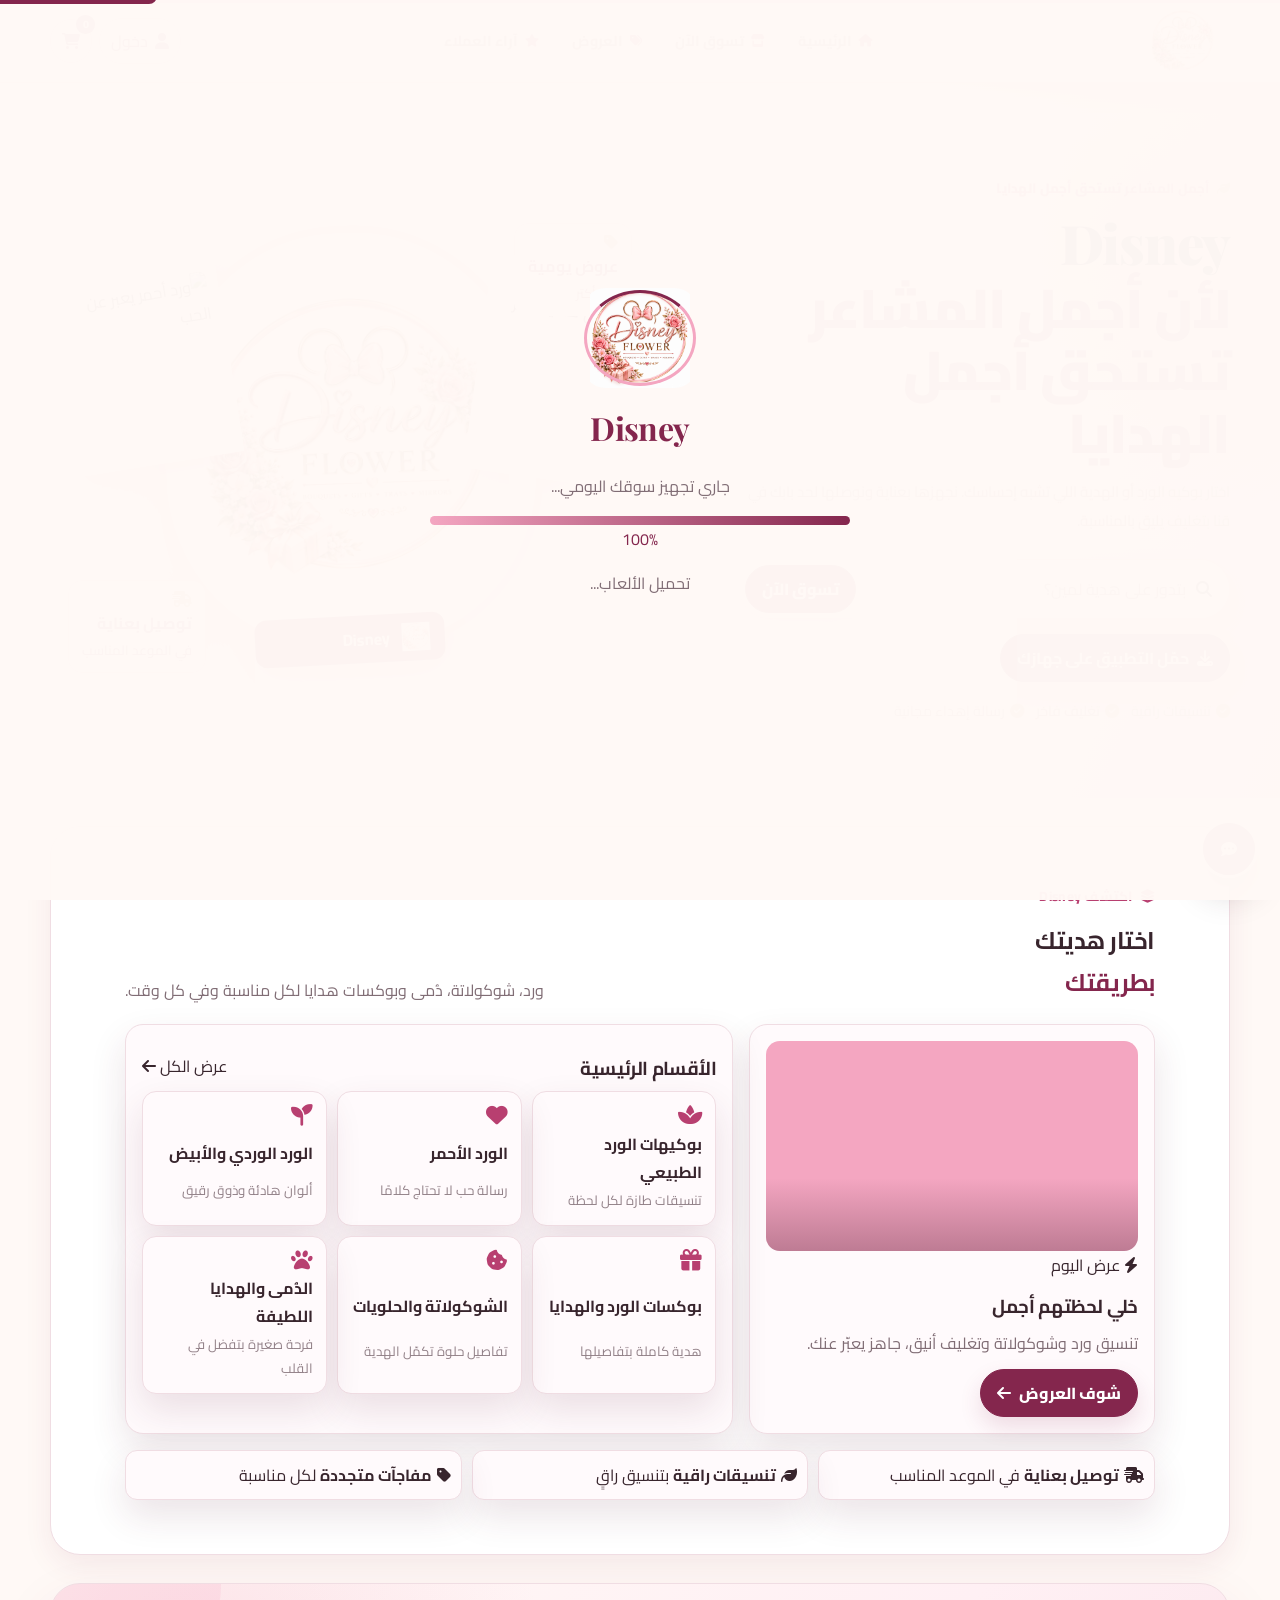
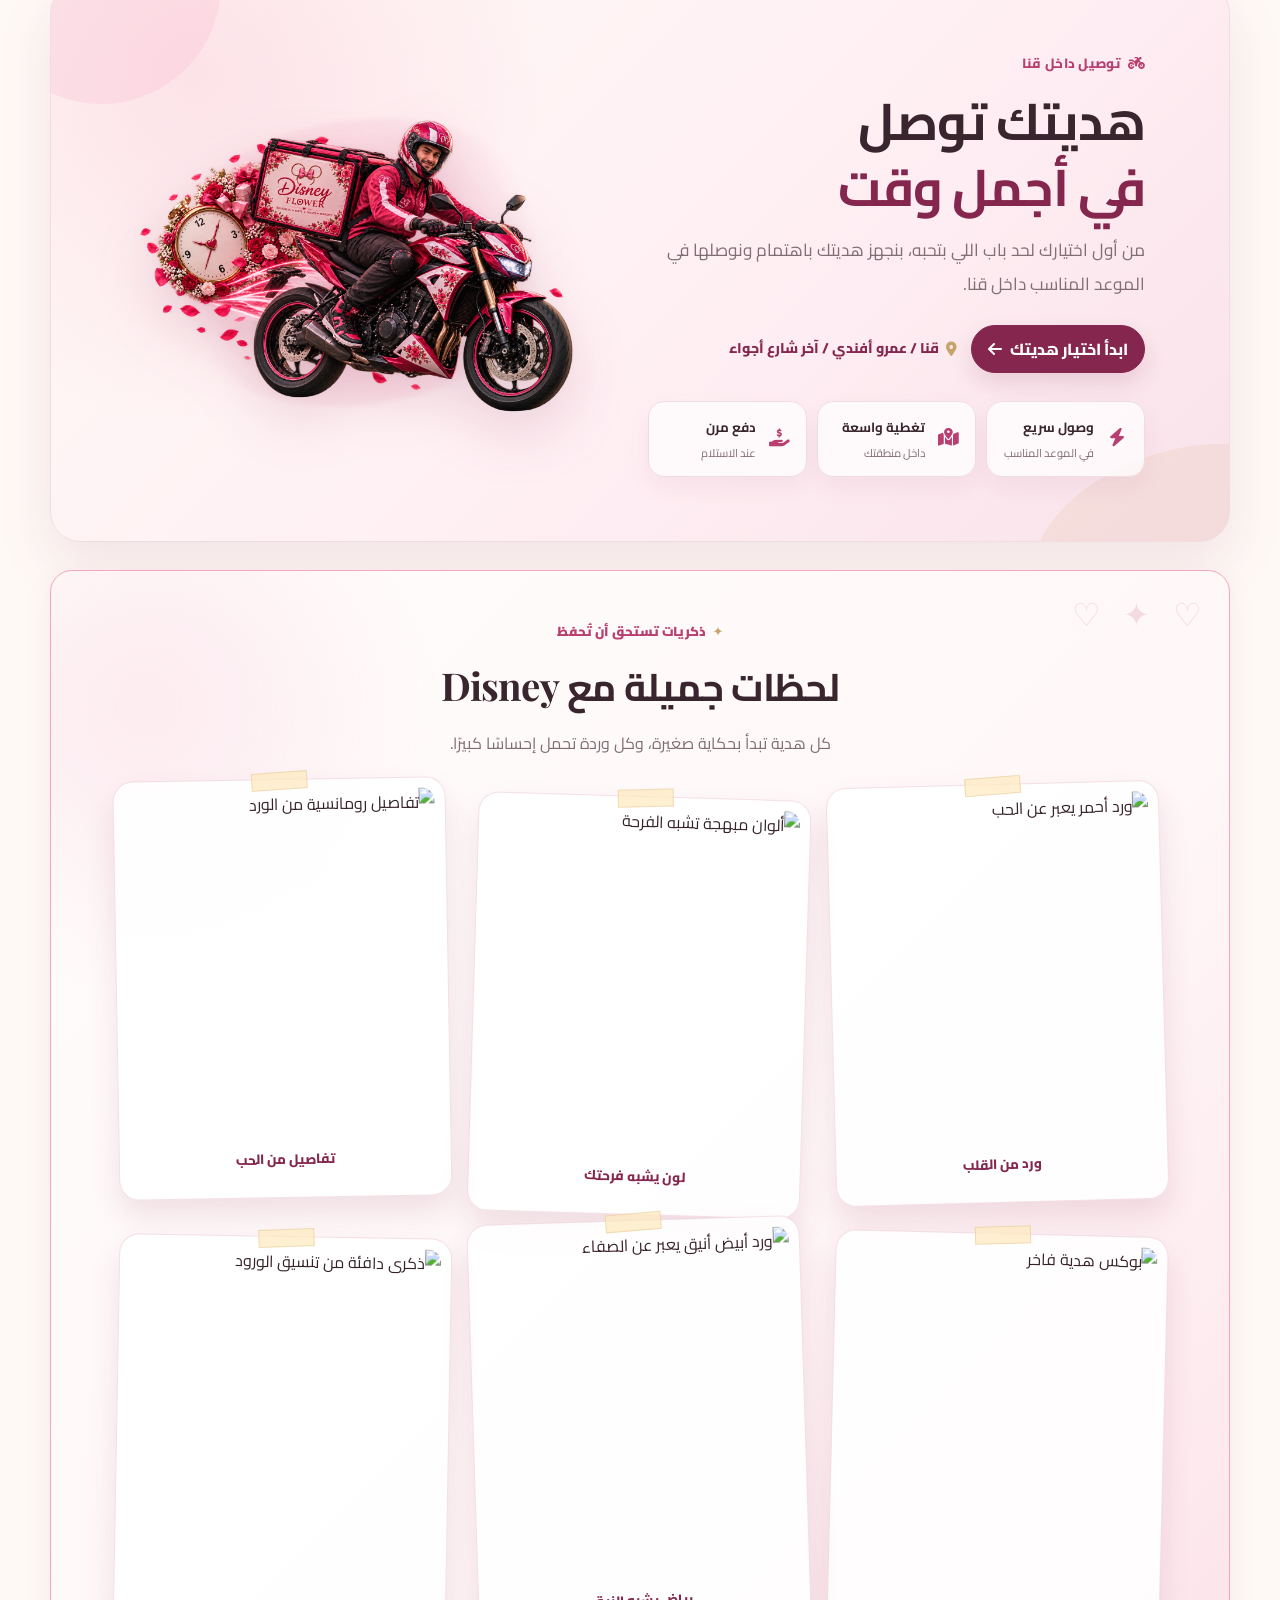
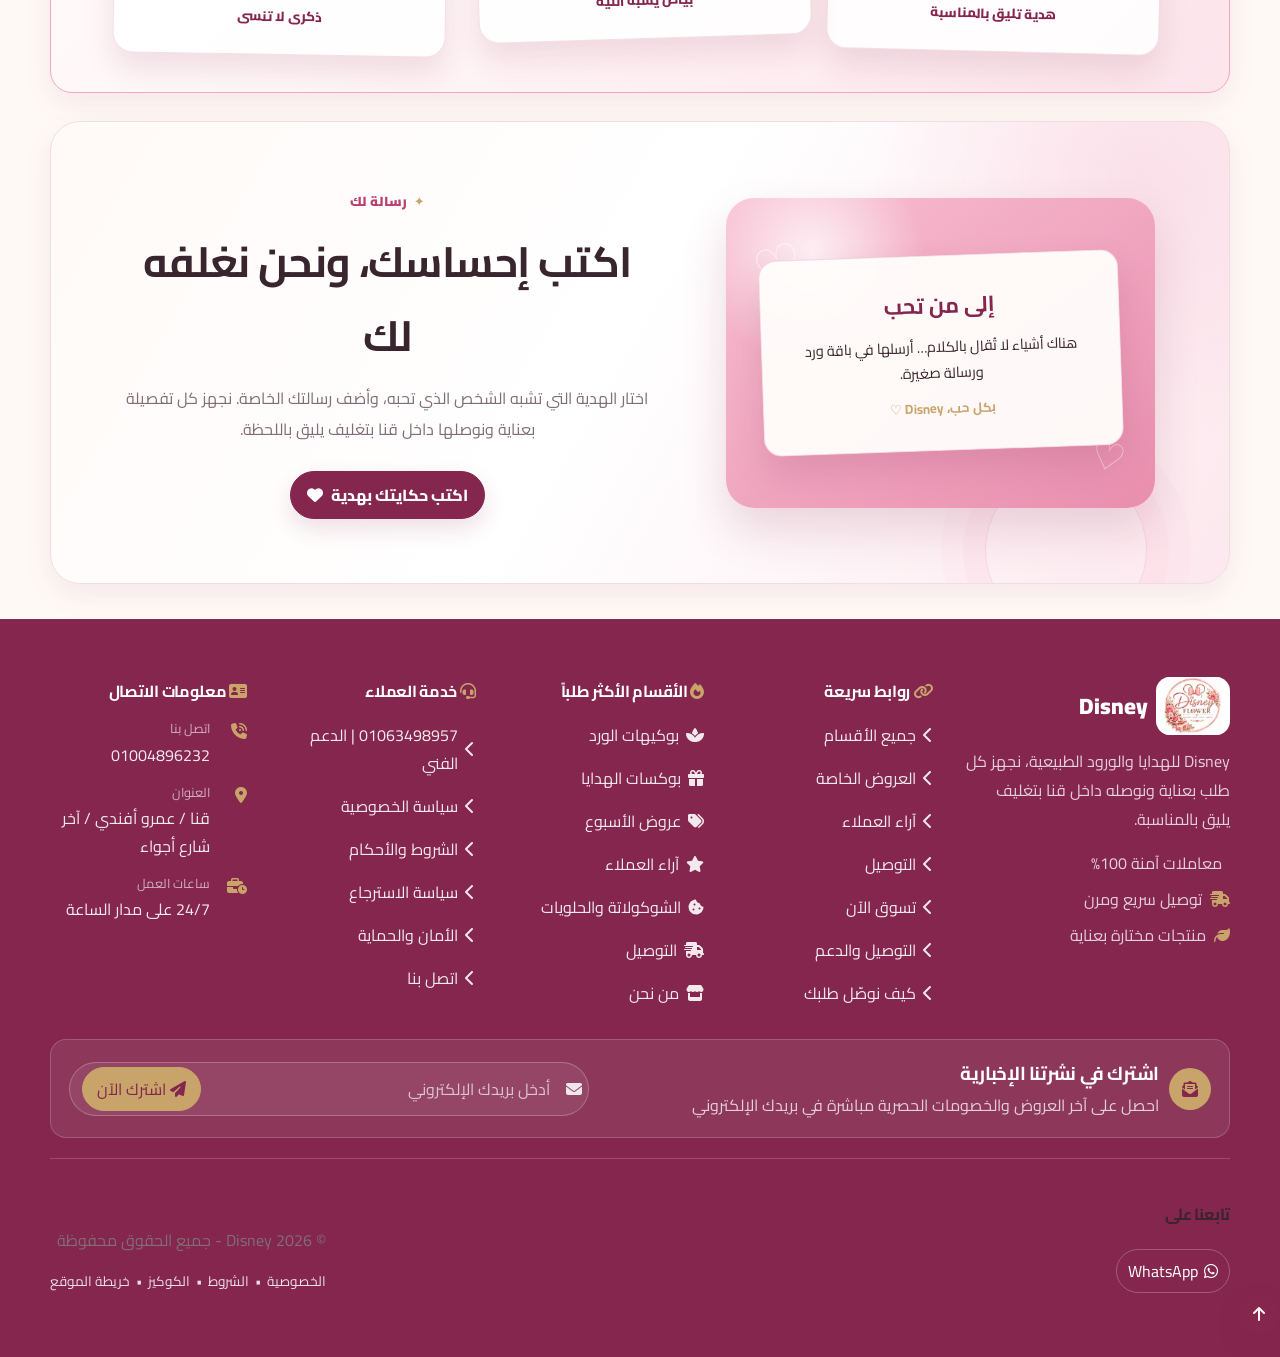
==== commit aa030130: "describe your changes" ====
--- a/index.html
+++ b/index.html
@@ -13,10 +13,10 @@
   <!-- Open Graph / Facebook -->
     <meta property="og:type" content="website">
     <meta property="og:site_name" content="Disney Flower">
-      <meta property="og:url" content="https://abdosaied7755-bit.github.io/Maket-Online/">
+      <meta property="og:url" content="https://abdosaied7755-bit.github.io/Disney-Flower/">
       <meta property="og:title" content="Disney Flower | ورد وهدايا راقية داخل قنا">
       <meta property="og:description" content="اختار بوكيه الورد أو الهدية المناسبة من Disney Flower، واطلبها بسهولة لتصل لمن تحب داخل قنا.">
-      <meta property="og:image" content="https://abdosaied7755-bit.github.io/Maket-Online/Assets/disny.png">
+      <meta property="og:image" content="https://abdosaied7755-bit.github.io/Disney-Flower/Assets/disny.png">
     <meta property="og:image:alt" content="شعار Disney Flower للورود والهدايا">
     <meta property="og:image:type" content="image/png">
     <meta property="og:image:width" content="1254">
@@ -24,13 +24,13 @@
   
   <!-- Twitter Card -->
     <meta name="twitter:card" content="summary_large_image">
-    <meta name="twitter:url" content="https://abdosaied7755-bit.github.io/Maket-Online/">
+    <meta name="twitter:url" content="https://abdosaied7755-bit.github.io/Disney-Flower/">
     <meta name="twitter:title" content="Disney Flower | ورد وهدايا راقية داخل قنا">
     <meta name="twitter:description" content="اختار بوكيه الورد أو الهدية المناسبة من Disney Flower، واطلبها بسهولة لتصل لمن تحب داخل قنا.">
-    <meta name="twitter:image" content="https://abdosaied7755-bit.github.io/Maket-Online/Assets/disny.png">
+    <meta name="twitter:image" content="https://abdosaied7755-bit.github.io/Disney-Flower/Assets/disny.png">
   
   <!-- Canonical -->
-    <link rel="canonical" href="https://abdosaied7755-bit.github.io/Maket-Online/">
+    <link rel="canonical" href="https://abdosaied7755-bit.github.io/Disney-Flower/">
   
   <link rel="manifest" href="./manifest.json">
   <script>
@@ -53,7 +53,7 @@
   <link rel="preconnect" href="https://fonts.googleapis.com">
   <link rel="preconnect" href="https://fonts.gstatic.com" crossorigin>
   <link rel="stylesheet" href="https://fonts.googleapis.com/css2?family=Cairo:wght@400;500;600;700;800;900&family=Playfair+Display:wght@500;600;700&display=swap">
-  <link rel="stylesheet" href="./disney-light.css?v=1.15">
+  <link rel="stylesheet" href="./disney-light.css?v=1.21">
 </head>
 <body class="market-home">
   <!-- Reading Progress Bar -->
@@ -386,7 +386,7 @@
     }
   </script>
   
-  <script src="./pwa-installer.js?v=2.2"></script>
+  <script src="./pwa-installer.js?v=2.4"></script>
   <script src="./games-slider.js?v=1.0"></script>
   <script src="./category-page.js?v=1.0"></script>
   <script src="https://cdn.jsdelivr.net/npm/@supabase/supabase-js@2"></script>
--- a/disney-light.css
+++ b/disney-light.css
@@ -1144,7 +1144,6 @@
 .invoice-customer h3 { color: var(--disney-rose); }
 .invoice-customer-details > div, .invoice-receipt-meta { color: var(--disney-muted); }
 .invoice-customer-details strong { color: var(--disney-ink); }
-.invoice-stamp { border-color: var(--disney-gold); color: var(--disney-gold); }
 
 .advanced-footer, .compact-footer {
   background: var(--disney-burgundy);
@@ -3108,4 +3107,173 @@
     width: 31px;
     height: 31px;
   }
+}
+/* Invoice header alignment v1.17 */
+.checkout-page .invoice-heading {
+  position: relative;
+  display: flex;
+  align-items: center;
+  justify-content: center;
+  min-height: 72px;
+  padding: 0 62px 18px;
+}
+.checkout-page .invoice-heading > div {
+  min-width: 0;
+  text-align: center;
+}
+.checkout-page .invoice-heading > div span,
+.checkout-page .invoice-heading > div h2 {
+  display: block;
+  text-align: center;
+}
+.checkout-page .invoice-heading .invoice-receipt-logo {
+  position: absolute;
+  top: 50%;
+  right: 0;
+  width: 54px;
+  height: 54px;
+  margin: 0;
+  transform: translateY(-50%);
+  object-fit: contain;
+  border: 1px solid var(--disney-border);
+  border-radius: 16px;
+  background: #fff;
+  box-shadow: 0 8px 18px rgba(142, 36, 77, .1);
+}
+.checkout-page .invoice-heading > i {
+  position: absolute;
+  top: 50%;
+  left: 0;
+  width: 46px;
+  height: 46px;
+  margin: 0;
+  transform: translateY(-50%);
+  border: 1px solid var(--disney-border);
+  border-radius: 14px;
+  background: #fff0f4;
+  color: var(--disney-burgundy);
+  box-shadow: 0 8px 18px rgba(142, 36, 77, .08);
+}
+.checkout-page .invoice-heading h2 {
+  margin: 5px 0 0;
+  line-height: 1.35;
+}
+@media (max-width: 560px) {
+  .checkout-page .invoice-heading {
+    min-height: 62px;
+    padding-inline: 48px;
+  }
+  .checkout-page .invoice-heading .invoice-receipt-logo {
+    width: 44px;
+    height: 44px;
+    border-radius: 12px;
+  }
+  .checkout-page .invoice-heading > i {
+    width: 38px;
+    height: 38px;
+    border-radius: 11px;
+  }
+  .checkout-page .invoice-heading h2 {
+    font-size: 1.05rem;
+  }
+}
+
+/* Invoice polish v1.20 */
+.checkout-page .invoice-submit {
+  width: 100%;
+  min-height: 52px;
+  margin-top: 0;
+}
+.checkout-page .invoice-card .checkout-error {
+  min-height: 20px;
+  margin: 0 0 8px;
+  text-align: center;
+}
+.checkout-page .invoice-heading > i {
+  display: grid;
+  place-items: center;
+  flex: 0 0 auto;
+  width: 48px;
+  height: 48px;
+  margin: 0;
+  font-size: 1.1rem;
+  line-height: 1;
+  border-radius: 14px;
+  transform: none;
+}
+.checkout-page .invoice-heading > i::before {
+  display: block;
+}
+@media (max-width: 560px) {
+  .checkout-page .invoice-heading > i {
+    width: 42px;
+    height: 42px;
+    border-radius: 12px;
+    font-size: 1rem;
+  }
+}
+/* Homepage hero motion v1.21 */
+@keyframes disneyHeroMainFloat {
+  0%, 100% { transform: rotate(-2deg) translate3d(0, 0, 0); }
+  50% { transform: rotate(0deg) translate3d(0, -9px, 0); }
+}
+@keyframes disneyHeroTopFloat {
+  0%, 100% { transform: rotate(-9deg) translate3d(0, 0, 0); }
+  50% { transform: rotate(-6deg) translate3d(0, -12px, 0); }
+}
+@keyframes disneyHeroSideFloat {
+  0%, 100% { transform: rotate(8deg) translate3d(0, 0, 0); }
+  50% { transform: rotate(5deg) translate3d(0, -9px, 0); }
+}
+@keyframes disneyHeroBrandFloat {
+  0%, 100% { transform: translate3d(-50%, 0, 0) rotate(-3deg); }
+  50% { transform: translate3d(-50%, -6px, 0) rotate(-1deg); }
+}
+@keyframes disneyHeroBadgeFloat {
+  0%, 100% { transform: translate3d(0, 0, 0); }
+  50% { transform: translate3d(0, -6px, 0); }
+}
+@keyframes disneyHeroImageBreathStrong {
+  0%, 100% { transform: scale(1); }
+  50% { transform: scale(1.045); }
+}
+.market-home .market-product-collage .hero-product-main {
+  animation: disneyHeroMainFloat 6.5s ease-in-out infinite;
+}
+.market-home .market-product-collage .hero-product-top {
+  animation: disneyHeroTopFloat 5.8s ease-in-out infinite;
+  animation-delay: -1.4s;
+}
+.market-home .market-product-collage .hero-product-side {
+  animation: disneyHeroSideFloat 6.2s ease-in-out infinite;
+  animation-delay: -3.1s;
+}
+.market-home .market-product-collage .hero-product-brand {
+  animation: disneyHeroBrandFloat 5.4s ease-in-out infinite;
+  animation-delay: -2.2s;
+}
+.market-home .market-hero-visual .floating-card-one {
+  animation: disneyHeroBadgeFloat 5.6s ease-in-out infinite;
+  animation-delay: -1.8s;
+}
+.market-home .market-hero-visual .floating-card-two {
+  animation: disneyHeroBadgeFloat 5.1s ease-in-out infinite;
+  animation-delay: -3.2s;
+}
+.market-home .market-product-collage .hero-product img {
+  animation-name: disneyHeroImageBreathStrong;
+  animation-duration: 6.8s;
+}
+.market-home .market-product-collage .hero-product-top img { animation-delay: -2s; }
+.market-home .market-product-collage .hero-product-side img { animation-delay: -4s; }
+@media (prefers-reduced-motion: reduce) {
+  .market-home .market-product-collage .hero-product-main,
+  .market-home .market-product-collage .hero-product-top,
+  .market-home .market-product-collage .hero-product-side,
+  .market-home .market-product-collage .hero-product-brand,
+  .market-home .market-hero-visual .floating-card-one,
+  .market-home .market-hero-visual .floating-card-two,
+  .market-home .market-product-collage .hero-product img {
+    animation: none;
+  }
 }
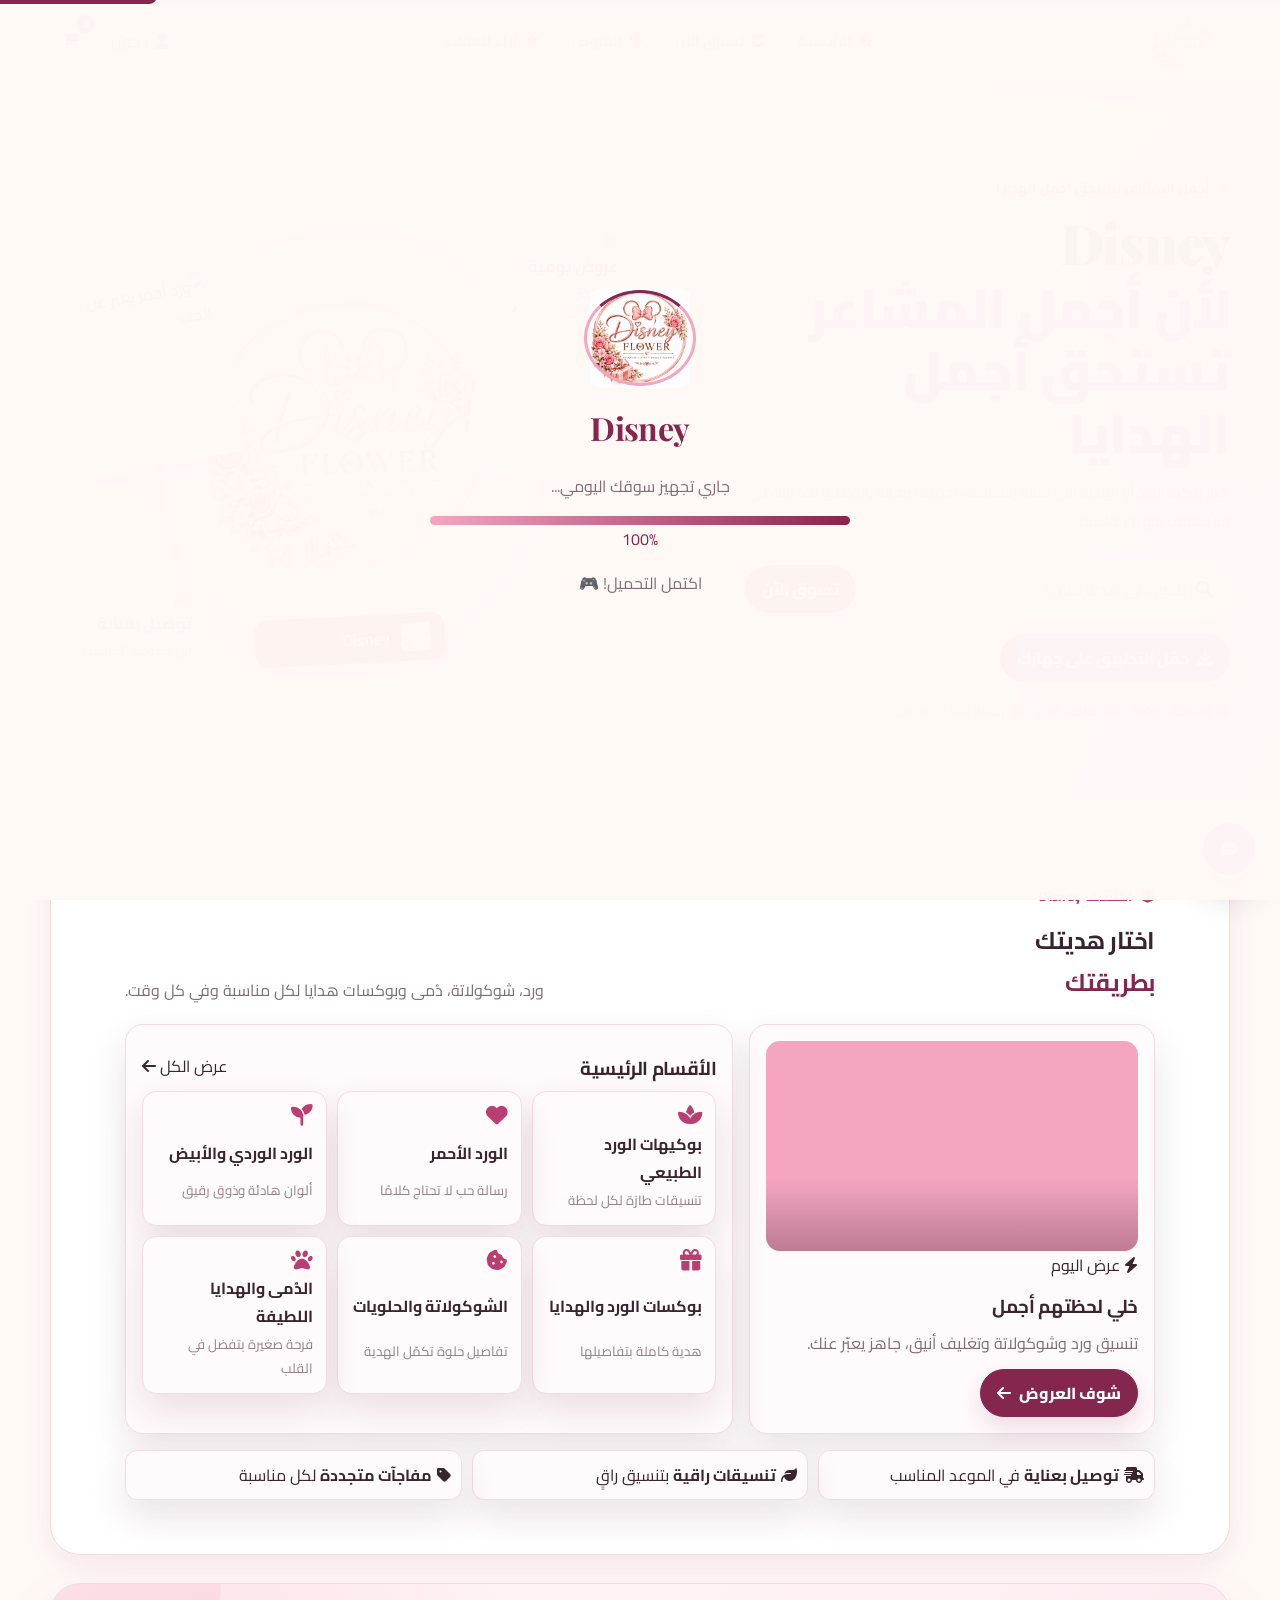
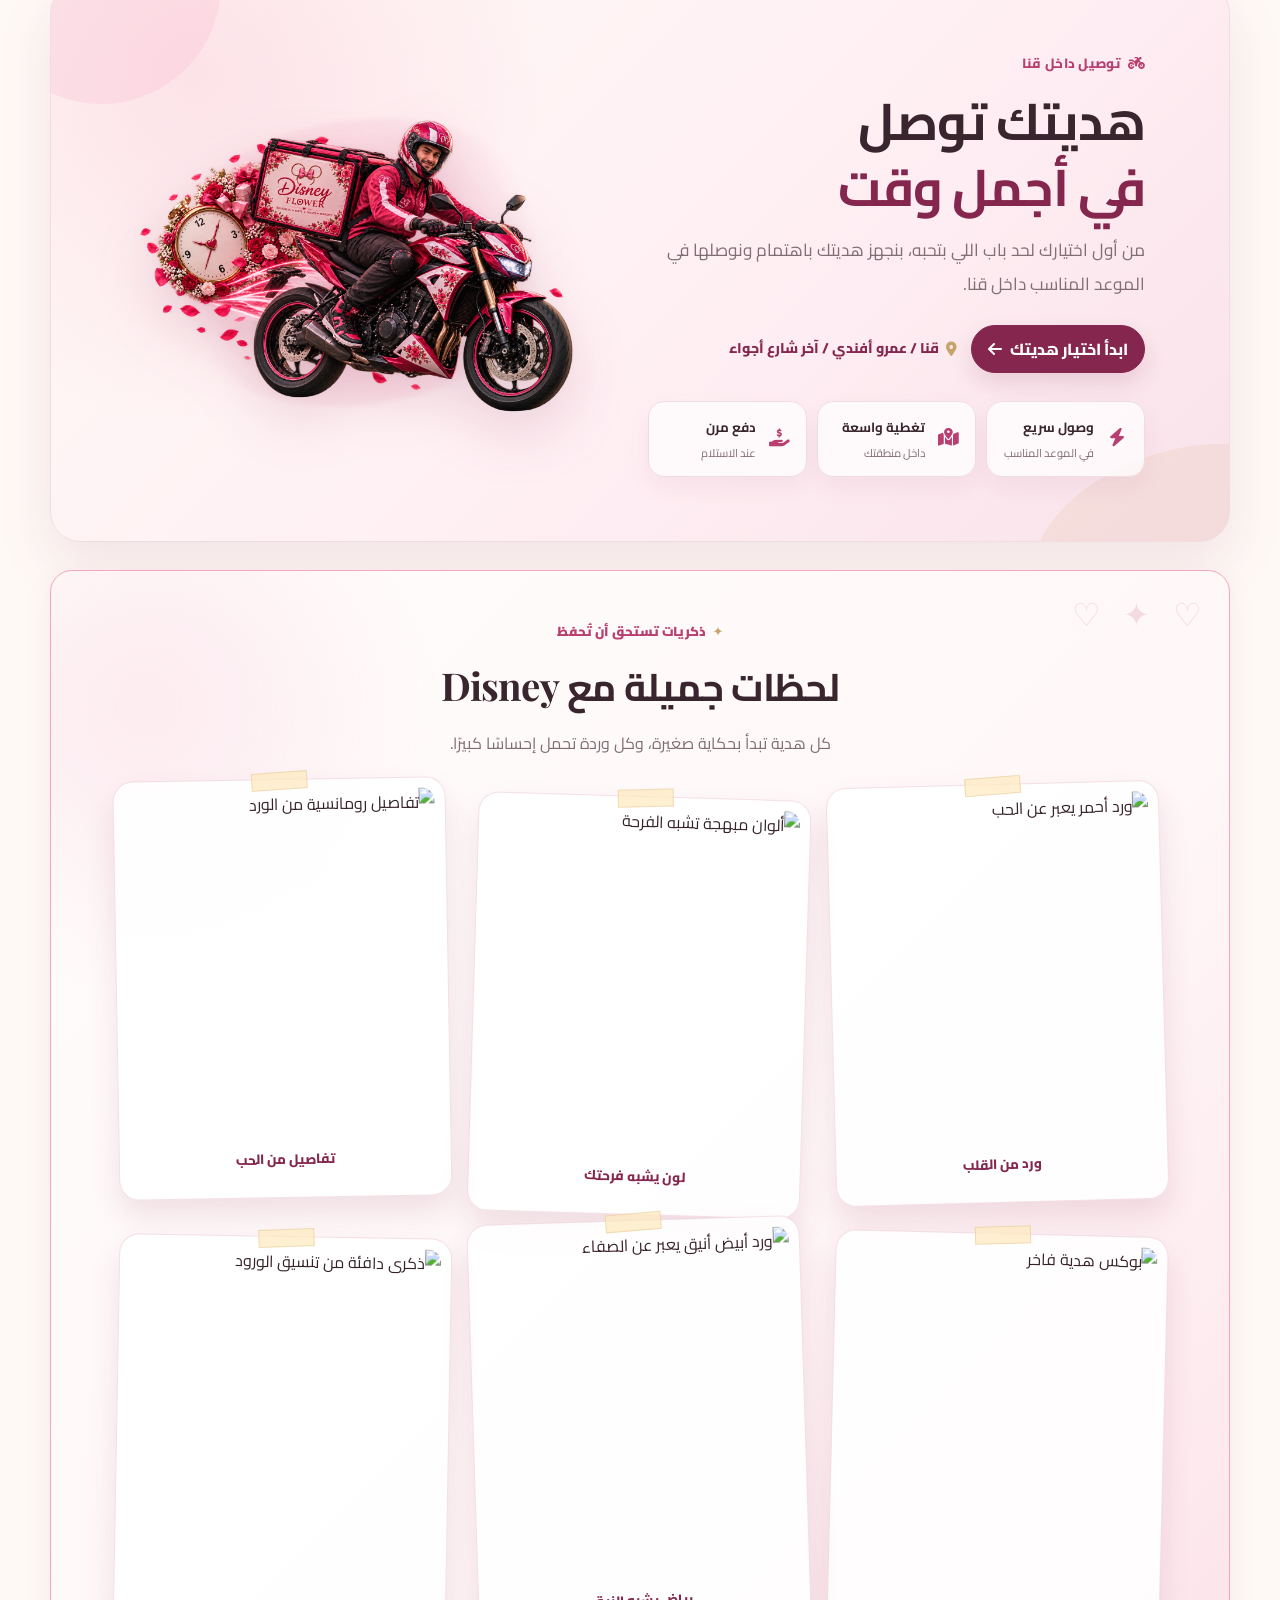
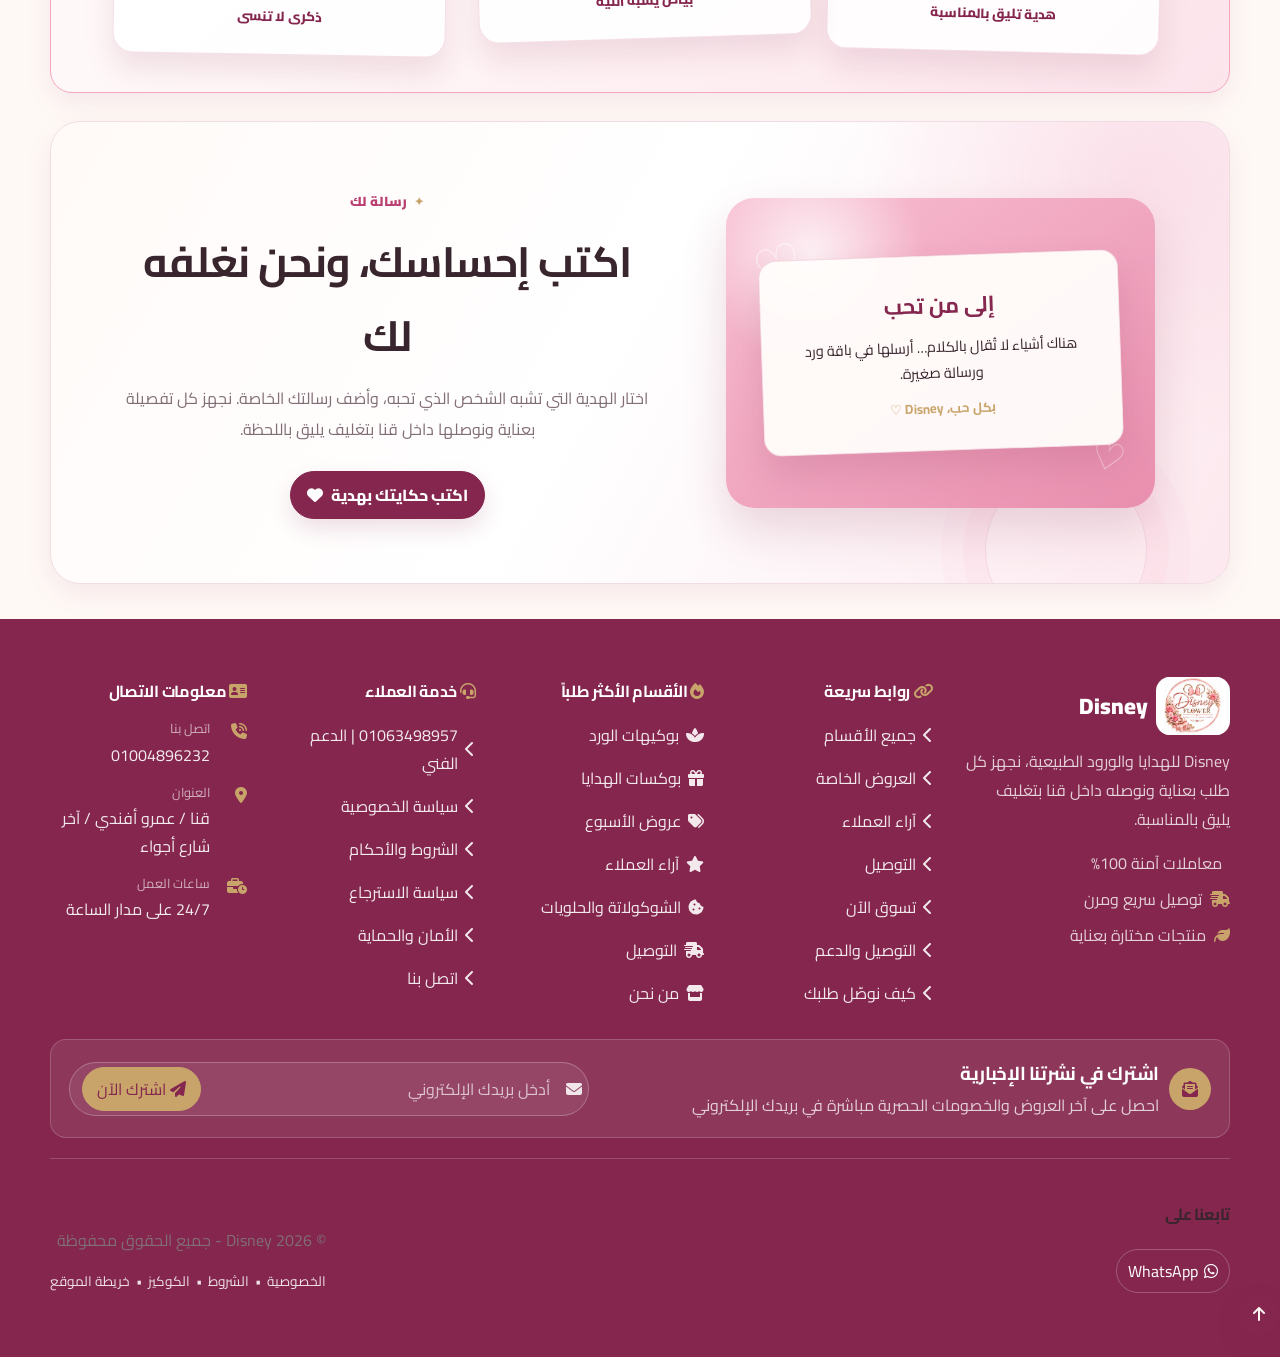
==== commit 08464c30: "Update project" ====
--- a/index.html
+++ b/index.html
@@ -16,18 +16,20 @@
       <meta property="og:url" content="https://abdosaied7755-bit.github.io/Disney-Flower/">
       <meta property="og:title" content="Disney Flower | ورد وهدايا راقية داخل قنا">
       <meta property="og:description" content="اختار بوكيه الورد أو الهدية المناسبة من Disney Flower، واطلبها بسهولة لتصل لمن تحب داخل قنا.">
-      <meta property="og:image" content="https://abdosaied7755-bit.github.io/Disney-Flower/Assets/disny.png">
+      <meta property="og:image" content="https://abdosaied7755-bit.github.io/Disney-Flower/Assets/disny-512.png?v=2">
+    <meta property="og:image:url" content="https://abdosaied7755-bit.github.io/Disney-Flower/Assets/disny-512.png?v=2">
+    <meta property="og:image:secure_url" content="https://abdosaied7755-bit.github.io/Disney-Flower/Assets/disny-512.png?v=2">
     <meta property="og:image:alt" content="شعار Disney Flower للورود والهدايا">
     <meta property="og:image:type" content="image/png">
-    <meta property="og:image:width" content="1254">
-    <meta property="og:image:height" content="1254">
+    <meta property="og:image:width" content="512">
+    <meta property="og:image:height" content="512">
   
   <!-- Twitter Card -->
     <meta name="twitter:card" content="summary_large_image">
     <meta name="twitter:url" content="https://abdosaied7755-bit.github.io/Disney-Flower/">
     <meta name="twitter:title" content="Disney Flower | ورد وهدايا راقية داخل قنا">
     <meta name="twitter:description" content="اختار بوكيه الورد أو الهدية المناسبة من Disney Flower، واطلبها بسهولة لتصل لمن تحب داخل قنا.">
-    <meta name="twitter:image" content="https://abdosaied7755-bit.github.io/Disney-Flower/Assets/disny.png">
+    <meta name="twitter:image" content="https://abdosaied7755-bit.github.io/Disney-Flower/Assets/disny-512.png?v=2">
   
   <!-- Canonical -->
     <link rel="canonical" href="https://abdosaied7755-bit.github.io/Disney-Flower/">
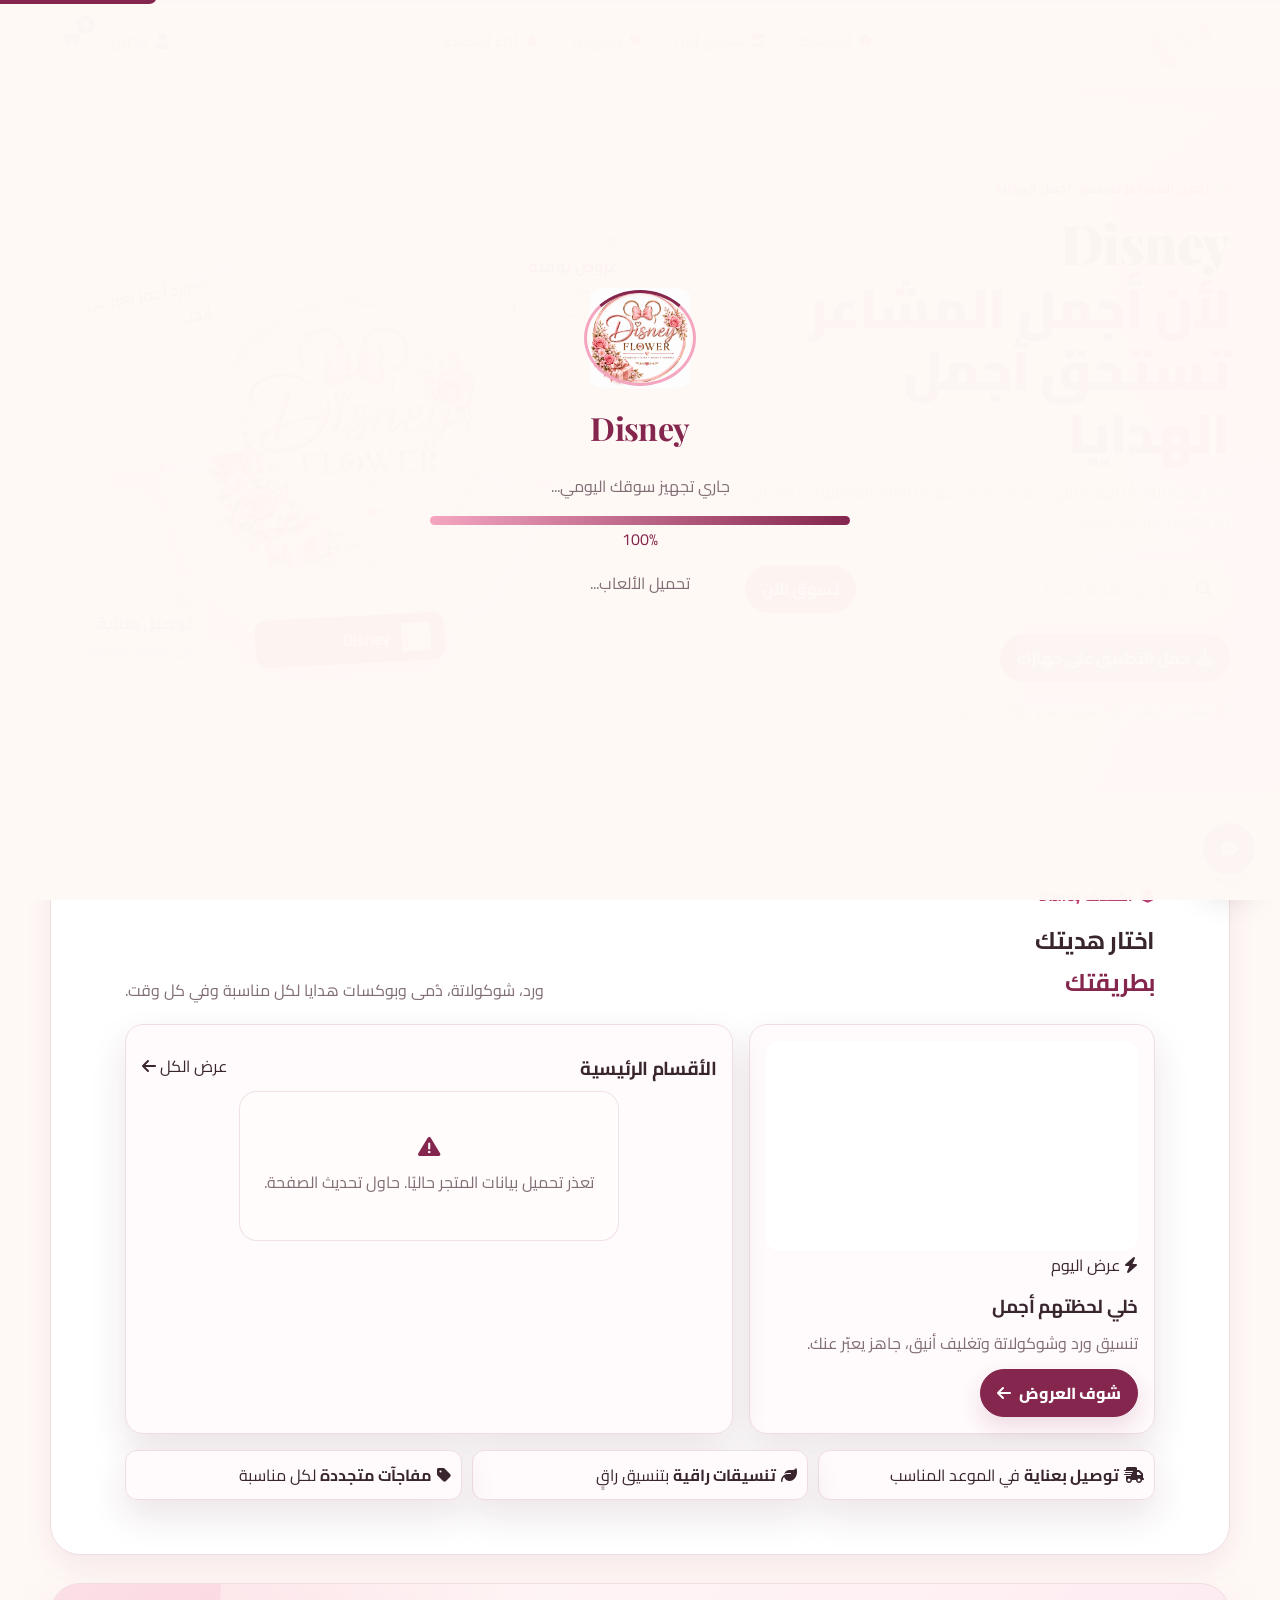
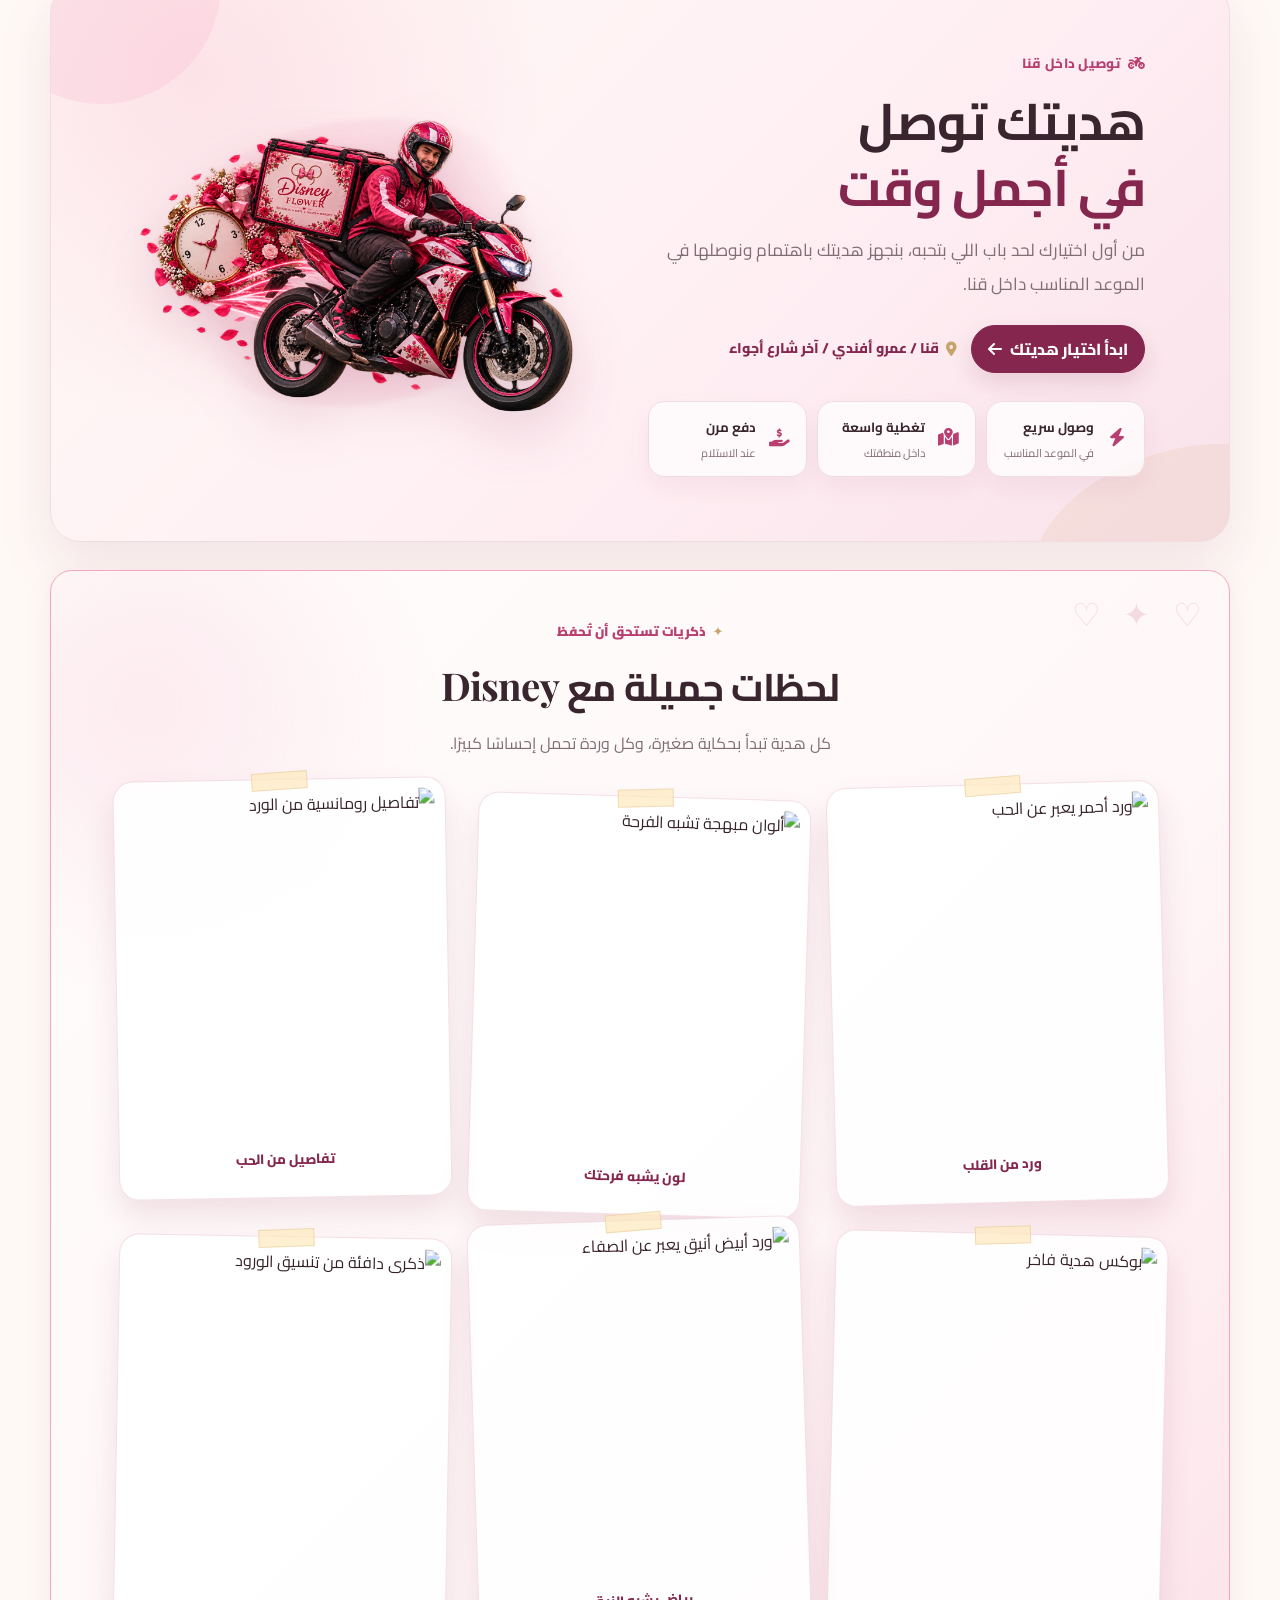
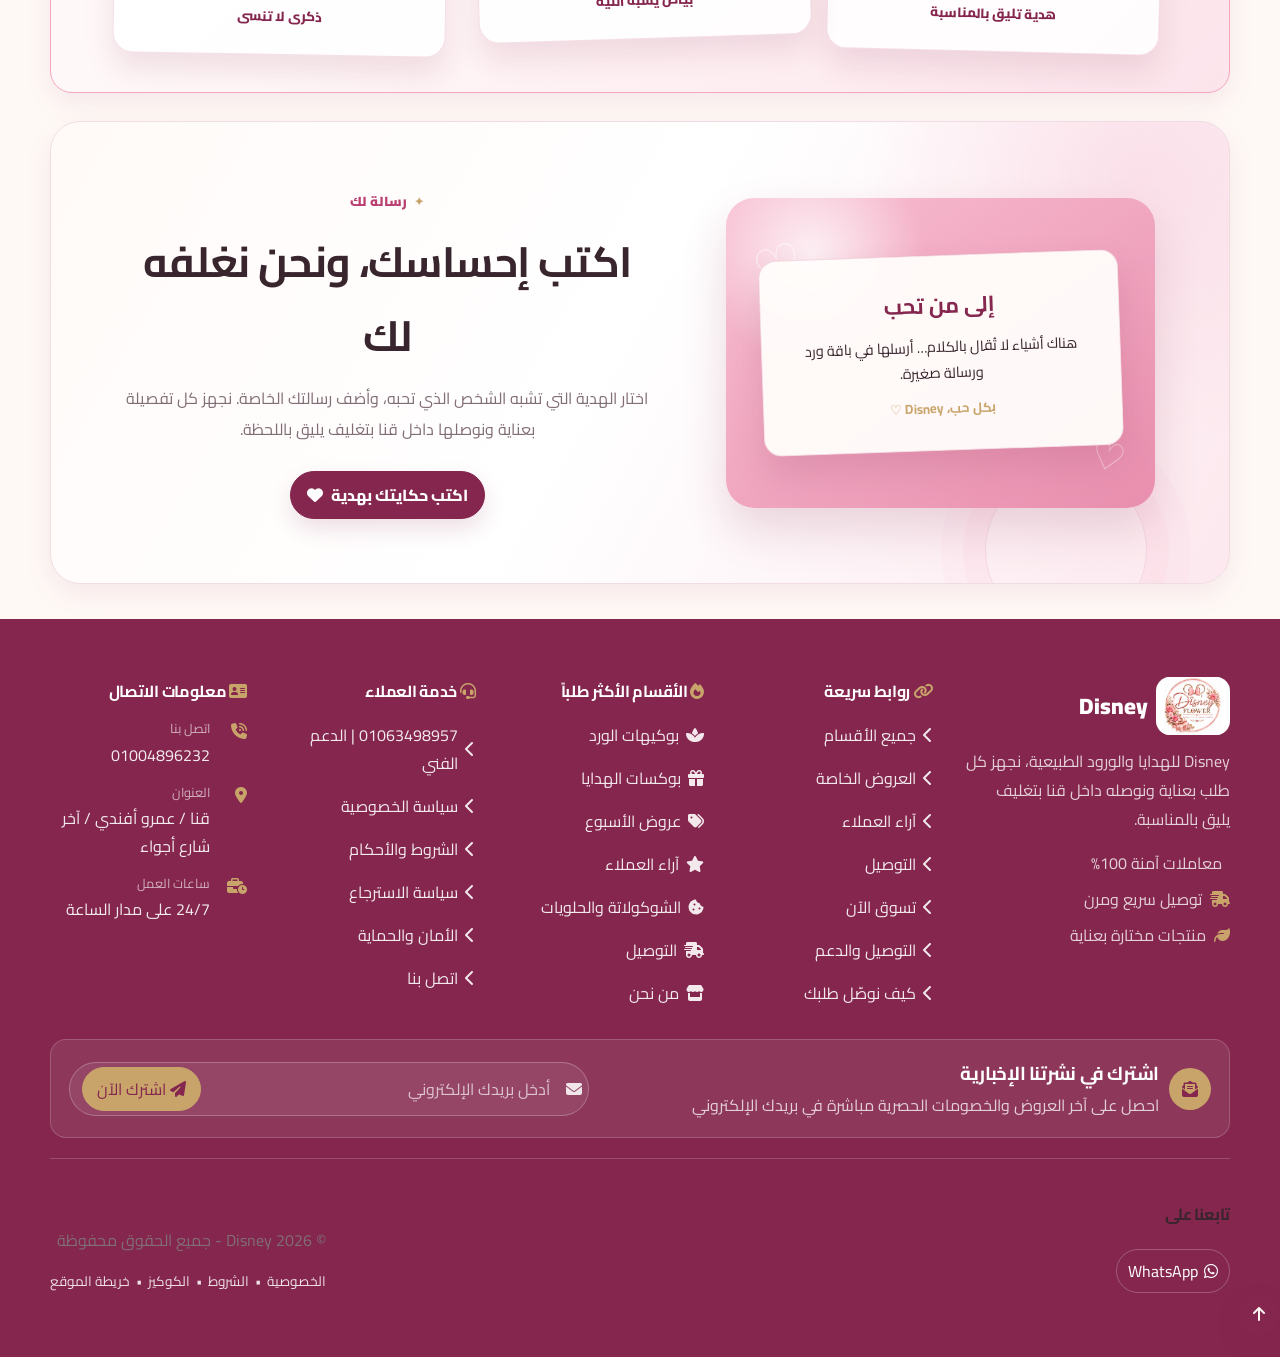
==== commit b696ccfc: "Update products+ page" ====
--- a/index.html
+++ b/index.html
@@ -390,13 +390,13 @@
   
   <script src="./pwa-installer.js?v=2.4"></script>
   <script src="./games-slider.js?v=1.0"></script>
-  <script src="./category-page.js?v=1.0"></script>
+  <script src="./category-page.js?v=1.2"></script>
   <script src="https://cdn.jsdelivr.net/npm/@supabase/supabase-js@2"></script>
-  <script src="./supabase-catalog.js"></script>
-  <script src="./home-catalog.js?v=1.2"></script>
+  <script src="./supabase-catalog.js?v=1.5"></script>
+  <script src="./home-catalog.js?v=1.5"></script>
   <script src="./market-search.js?v=1.0"></script>
   <script src="./crypto-script.js?v=7.1"></script>
   <script src="./ux-enhancements.js?v=1.1"></script>
-  <script src="./auth.js?v=1.4"></script>
+  <script src="./auth.js?v=1.5"></script>
 </body>
 </html>
--- a/disney-light.css
+++ b/disney-light.css
@@ -165,7 +165,6 @@
 .category-search, #categorySearch, .catalog-search { width: min(100%, 380px); padding: 11px 14px; border: 1px solid var(--disney-pink); border-radius: 999px; background: var(--disney-cream); color: var(--disney-wine); outline: 0; }
 .category-search:focus, #categorySearch:focus, .catalog-search:focus { border-color: var(--disney-wine); box-shadow: 0 0 0 3px rgba(244,167,193,.45); }
 .category-product-grid, #productGrid, #categoryProductGrid, #offersGrid, #reviewsGrid { display: grid; grid-template-columns: repeat(3, minmax(0, 1fr)); gap: 17px; }
-.category-card-image, .product-card-image, .nested-category-card-image { background-image: url('https://images.unsplash.com/photo-1490750967868-88aa4486c946?auto=format&fit=crop&w=1400&q=86'); }
 .nested-category-card { overflow: hidden; padding: 0; border: 1px solid var(--disney-wine); border-radius: 18px; background: var(--disney-cream); color: var(--disney-wine); text-align: right; }
 .nested-category-card-image { min-height: 150px; background: var(--disney-pink) center/cover no-repeat; }
 .nested-category-card-content { padding: 14px; }
@@ -286,7 +285,7 @@
 .market-discovery-header p { max-width: 480px; margin: 0; }
 .market-discovery-layout { display: grid; grid-template-columns: minmax(250px,.8fr) minmax(0,1.2fr); gap: 16px; }
 .market-feature-deal, .market-department-panel { padding: 16px; background: var(--disney-cream); border: 1px solid var(--disney-wine); border-radius: 18px; }
-.market-feature-deal-image { min-height: 170px; border-radius: 14px; background: var(--disney-pink) url('https://images.unsplash.com/photo-1523438885200-e635ba2c371e?auto=format&fit=crop&w=1400&q=86') center/cover no-repeat; }
+.market-feature-deal-image { min-height: 170px; border-radius: 14px; background: #fff; }
 .market-feature-deal h3, .market-panel-heading h3 { margin: 12px 0 5px; }
 .market-feature-deal p { margin: 0 0 12px; }
 .market-panel-heading { display: flex; align-items: center; justify-content: space-between; gap: 10px; }
@@ -511,7 +510,7 @@
   background-size: cover;
 }
 
-.category-card-image::after, .product-card-image::after, .offer-card-media::after, .market-feature-deal-image::after {
+.category-card-image::after, .product-card-image::after, .offer-card-media::after {
   position: absolute;
   inset: auto 0 0;
   height: 35%;
@@ -633,9 +632,30 @@
   .category-page .category-cards-grid, .category-page .product-grid { grid-template-columns: 1fr; gap: 14px; }
   .category-page .category-card-image, .category-page .nested-category-card-image { height: 155px; }
   .category-page .product-card-image { height: 175px; }
-  .category-page .product-actions { display: grid; grid-template-columns: minmax(0, 1fr) minmax(0, 1fr); }
-  .category-page .product-actions .quantity-control { grid-column: 1 / -1; justify-self: start; }
-  .category-page .product-add-btn, .category-page .product-buy-btn { min-height: 42px; padding-inline: 8px; }
+  .category-page .product-actions,
+  .category-detail-page .product-actions {
+    display: grid;
+    grid-template-columns: minmax(0, 1fr) minmax(0, 1fr);
+  }
+  .category-page .product-actions .quantity-control,
+  .category-detail-page .product-actions .quantity-control {
+    grid-column: 1 / -1;
+    justify-self: stretch;
+    width: 100%;
+    justify-content: space-between;
+  }
+  .category-page .product-actions .quantity-control button,
+  .category-page .product-actions .quantity-control output,
+  .category-detail-page .product-actions .quantity-control button,
+  .category-detail-page .product-actions .quantity-control output {
+    flex: 1;
+    width: auto;
+  }
+  .category-page .product-add-btn, .category-page .product-buy-btn,
+  .category-detail-page .product-add-btn, .category-detail-page .product-buy-btn {
+    min-height: 42px;
+    padding-inline: 8px;
+  }
   .reviews-page .reviews-hero { padding-bottom: 20px; }
   .reviews-page .reviews-hero-copy { text-align: center; }
   .reviews-page .reviews-hero-art { min-height: 270px; max-width: 355px; transform: none; }
@@ -1727,6 +1747,32 @@
 .offers-page .offer-add-btn:hover,
 .offers-page .offer-buy-btn:hover { background: var(--disney-rose); color: var(--disney-white); transform: translateY(-2px); }
 .offers-page .offers-empty { padding: 35px 15px; text-align: center; color: var(--disney-muted); }
+.catalog-inline-loader {
+  grid-column: 1 / -1;
+  min-height: 150px;
+  display: grid;
+  place-items: center;
+  align-content: center;
+  gap: 10px;
+  padding: 24px;
+  border: 1px solid rgba(132, 38, 77, .12);
+  border-radius: 18px;
+  background: rgba(255, 253, 251, .82);
+  color: var(--disney-muted);
+  text-align: center;
+}
+.catalog-inline-loader p { margin: 0; }
+.catalog-loader-spinner {
+  width: 34px;
+  height: 34px;
+  border: 3px solid var(--disney-blush);
+  border-top-color: var(--disney-burgundy);
+  border-radius: 50%;
+  animation: catalogLoaderSpin .8s linear infinite;
+}
+.catalog-inline-error { color: var(--disney-burgundy); }
+.catalog-inline-error i { font-size: 1.4rem; }
+@keyframes catalogLoaderSpin { to { transform: rotate(360deg); } }
 @media (max-width: 900px) {
   .offers-page .offers-hero-grid { grid-template-columns: 1fr; }
   .offers-page .offers-hero-copy { text-align: center; }
@@ -2779,7 +2825,8 @@
 .category-page .category-card-image,
 .category-page .nested-category-card-image,
 .game-card-image {
-  background-color: #fffafc;
+  background-color: #fff;
+  background-image: none;
   background-repeat: no-repeat;
   background-size: contain;
   cursor: zoom-in;
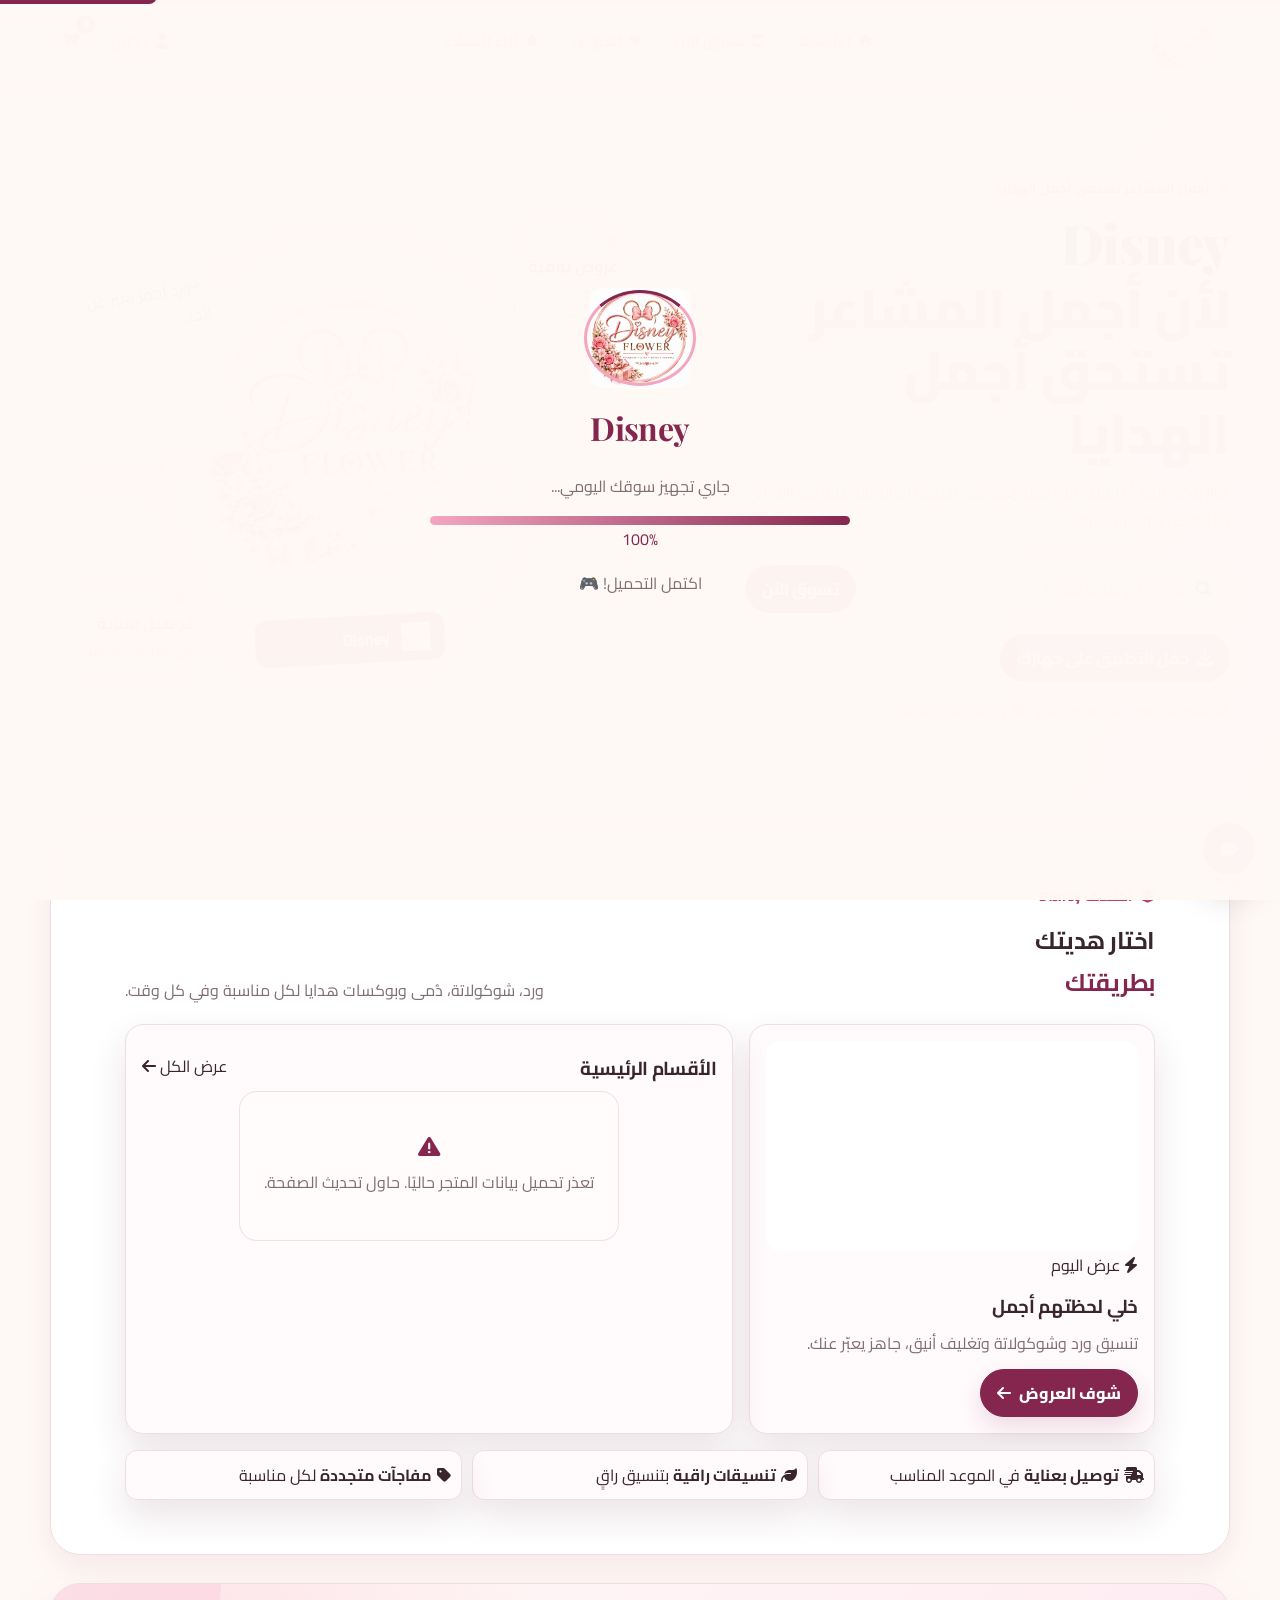
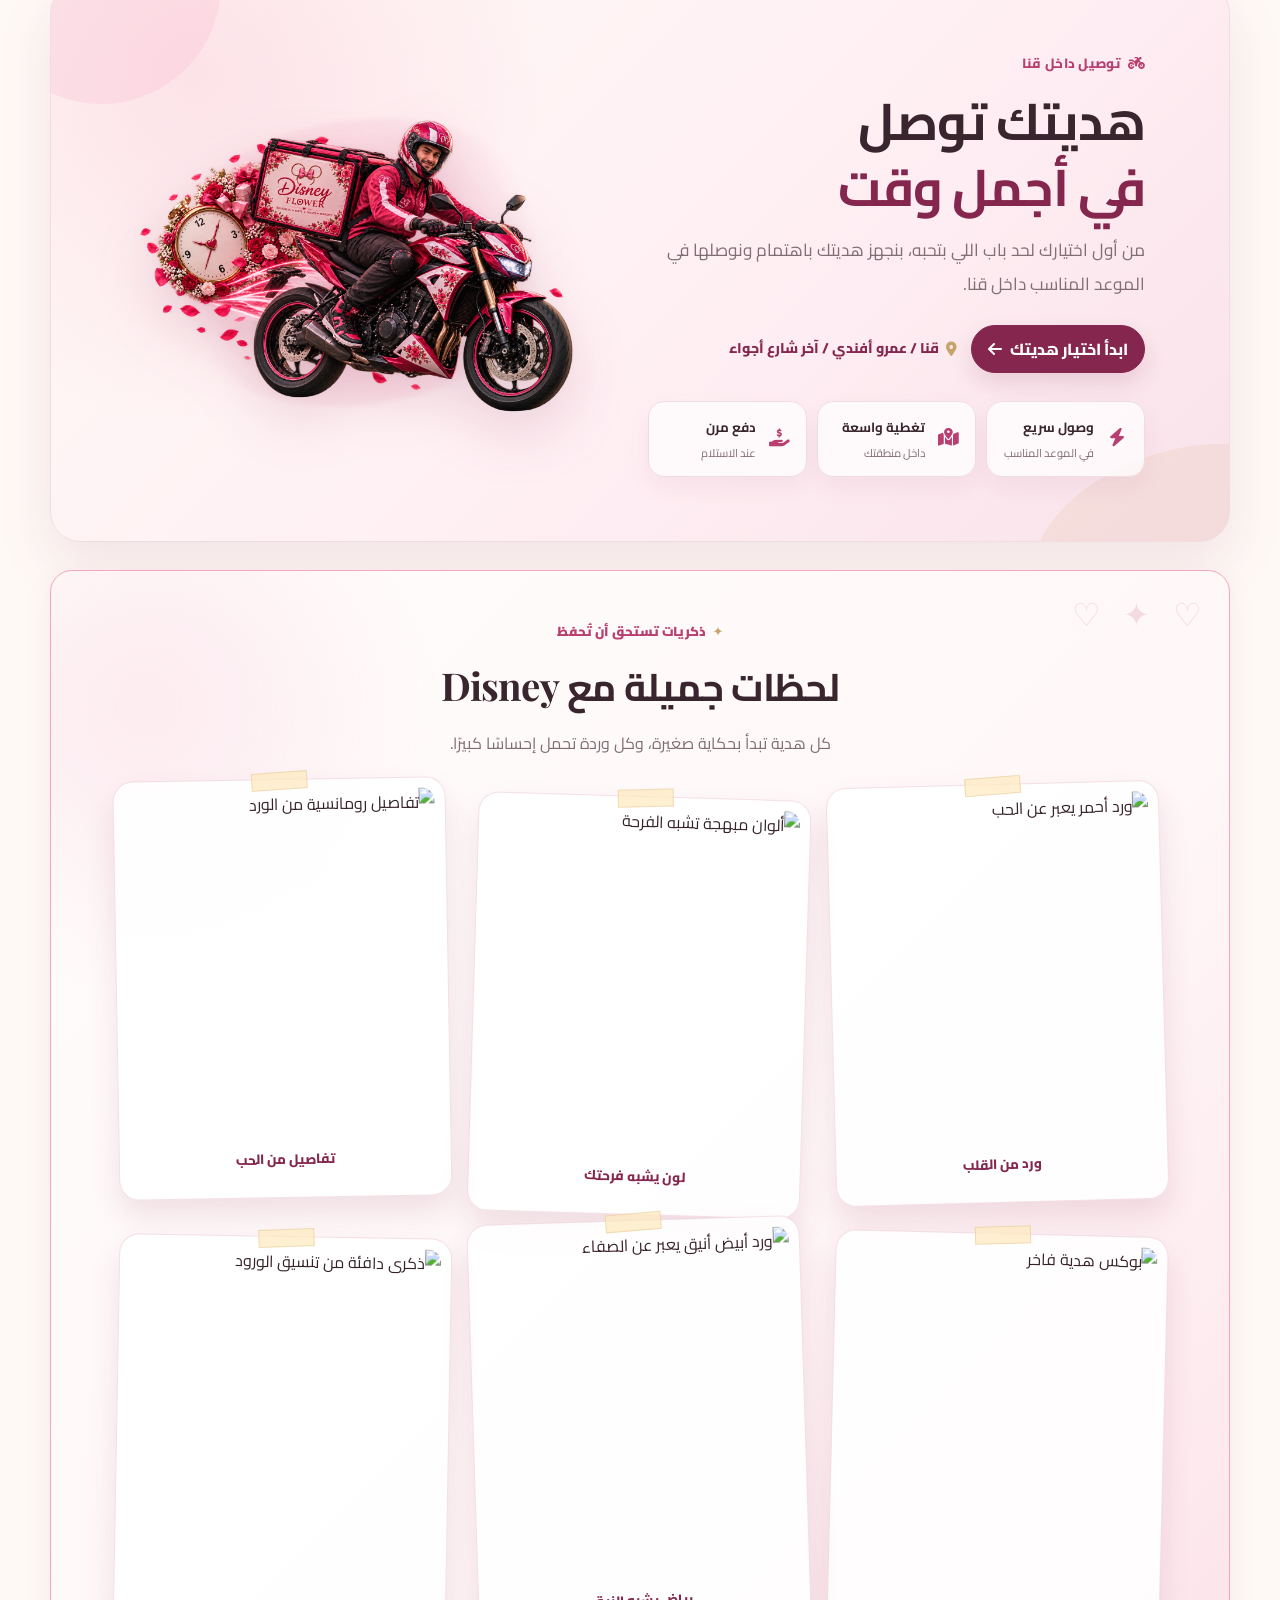
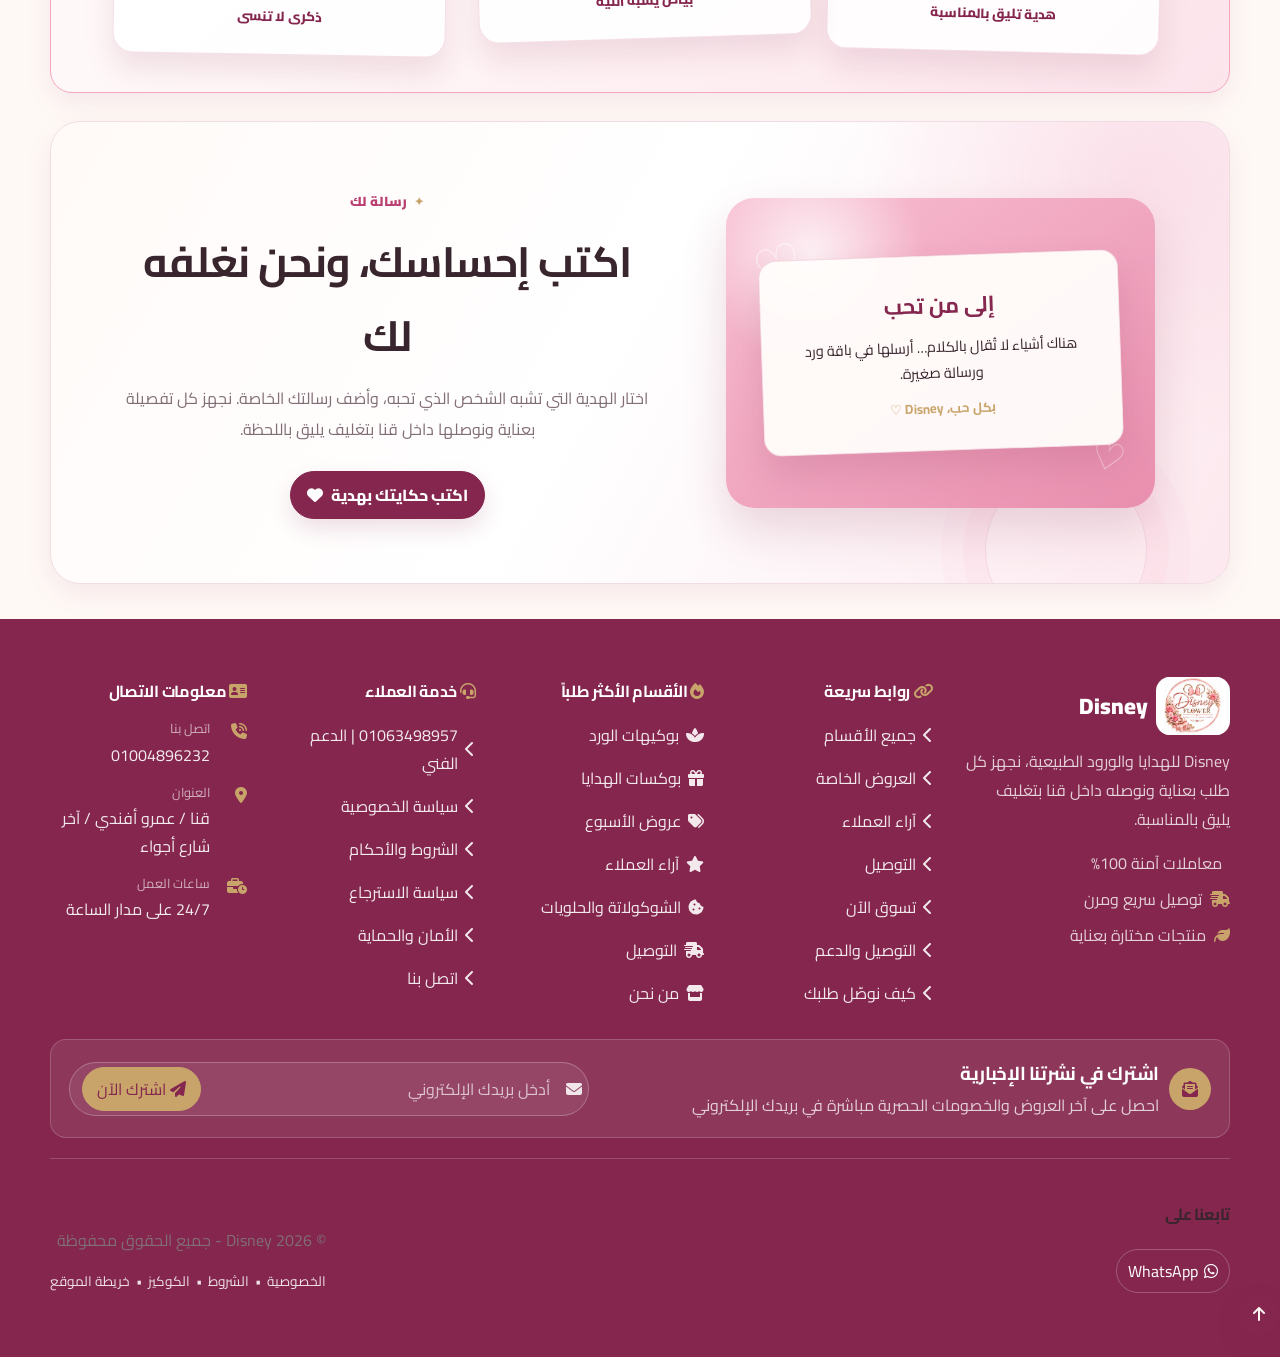
==== commit 2a89f59f: "Update products page" ====
--- a/index.html
+++ b/index.html
@@ -55,7 +55,7 @@
   <link rel="preconnect" href="https://fonts.googleapis.com">
   <link rel="preconnect" href="https://fonts.gstatic.com" crossorigin>
   <link rel="stylesheet" href="https://fonts.googleapis.com/css2?family=Cairo:wght@400;500;600;700;800;900&family=Playfair+Display:wght@500;600;700&display=swap">
-  <link rel="stylesheet" href="./disney-light.css?v=1.21">
+  <link rel="stylesheet" href="./disney-light.css?v=1.22">
 </head>
 <body class="market-home">
   <!-- Reading Progress Bar -->
@@ -390,11 +390,11 @@
   
   <script src="./pwa-installer.js?v=2.4"></script>
   <script src="./games-slider.js?v=1.0"></script>
-  <script src="./category-page.js?v=1.2"></script>
+  <script src="./category-page.js?v=1.3"></script>
   <script src="https://cdn.jsdelivr.net/npm/@supabase/supabase-js@2"></script>
   <script src="./supabase-catalog.js?v=1.5"></script>
   <script src="./home-catalog.js?v=1.5"></script>
-  <script src="./market-search.js?v=1.0"></script>
+  <script src="./market-search.js?v=1.1"></script>
   <script src="./crypto-script.js?v=7.1"></script>
   <script src="./ux-enhancements.js?v=1.1"></script>
   <script src="./auth.js?v=1.5"></script>
--- a/disney-light.css
+++ b/disney-light.css
@@ -3323,4 +3323,79 @@
   .market-home .market-product-collage .hero-product img {
     animation: none;
   }
-}+}
+/* Live catalog search and unavailable product state */
+.market-search-results { max-height: min(520px, 65vh); }
+.market-search-result-copy { min-width: 0; }
+.market-search-result-status { justify-self: end; color: #c62828; font-size: .72rem; font-weight: 900; white-space: nowrap; }
+.market-search-result.is-unavailable { background: #fff4f4; }
+.market-search-result.is-unavailable .market-search-result-icon { background: #ffe1e1; color: #c62828; }
+
+.product-card.product-unavailable,
+.product-card.is-unavailable {
+  border-color: #e05252 !important;
+  background: #fffafa;
+  filter: grayscale(.22);
+  opacity: .86;
+}
+.product-card.product-unavailable .product-card-image,
+.product-card.is-unavailable .product-card-image,
+.catalog-product-unavailable .game-card-image { position: relative; }
+.product-card.product-unavailable .product-card-image::after,
+.product-card.is-unavailable .product-card-image::after,
+.catalog-product-unavailable .game-card-image::before {
+  content: '\063a\064a\0631\0020\0645\062a\0627\062d';
+  position: absolute;
+  inset: 0;
+  z-index: 2;
+  display: grid;
+  place-items: center;
+  background: rgba(164, 36, 36, .52);
+  color: #fff;
+  font-size: clamp(1.25rem, 3vw, 1.8rem);
+  font-weight: 900;
+  letter-spacing: .02em;
+}
+.product-card-image > .product-unavailable-label {
+  position: absolute;
+  right: 14px;
+  bottom: 14px;
+  left: 14px;
+  z-index: 4;
+  margin: 0;
+  border: 1px solid rgba(198, 40, 40, .2);
+  border-radius: 10px;
+  background: #ffe1e1;
+  color: #c62828;
+  text-align: center;
+  font-weight: 900;
+}
+.product-card-body .product-unavailable-label {
+  display: block;
+  margin-top: auto;
+  padding: 9px 12px;
+  border-radius: 10px;
+  background: #ffe1e1;
+  color: #c62828;
+  text-align: center;
+  font-weight: 900;
+}
+.product-card.product-unavailable .product-actions,
+.product-card.is-unavailable .product-actions { opacity: .55; pointer-events: none; }
+.product-card.product-unavailable .product-card-body h3,
+.product-card.is-unavailable .product-card-body h3 { color: #8f3c3c; }
+.product-actions button:disabled { cursor: not-allowed; }
+.catalog-product-unavailable .game-card-image::before { pointer-events: none; }
+.catalog-product-unavailable .game-card-overlay { z-index: 3; background: transparent; }
+.catalog-product-unavailable .game-card-btn { background: #c62828 !important; border-color: #c62828 !important; }
+.catalog-product-unavailable .game-card-content::after {
+  content: '\063a\064a\0631\0020\0645\062a\0627\062d';
+  display: block;
+  margin-top: 12px;
+  padding: 9px 12px;
+  border-radius: 10px;
+  background: #ffe1e1;
+  color: #c62828;
+  text-align: center;
+  font-weight: 900;
+}
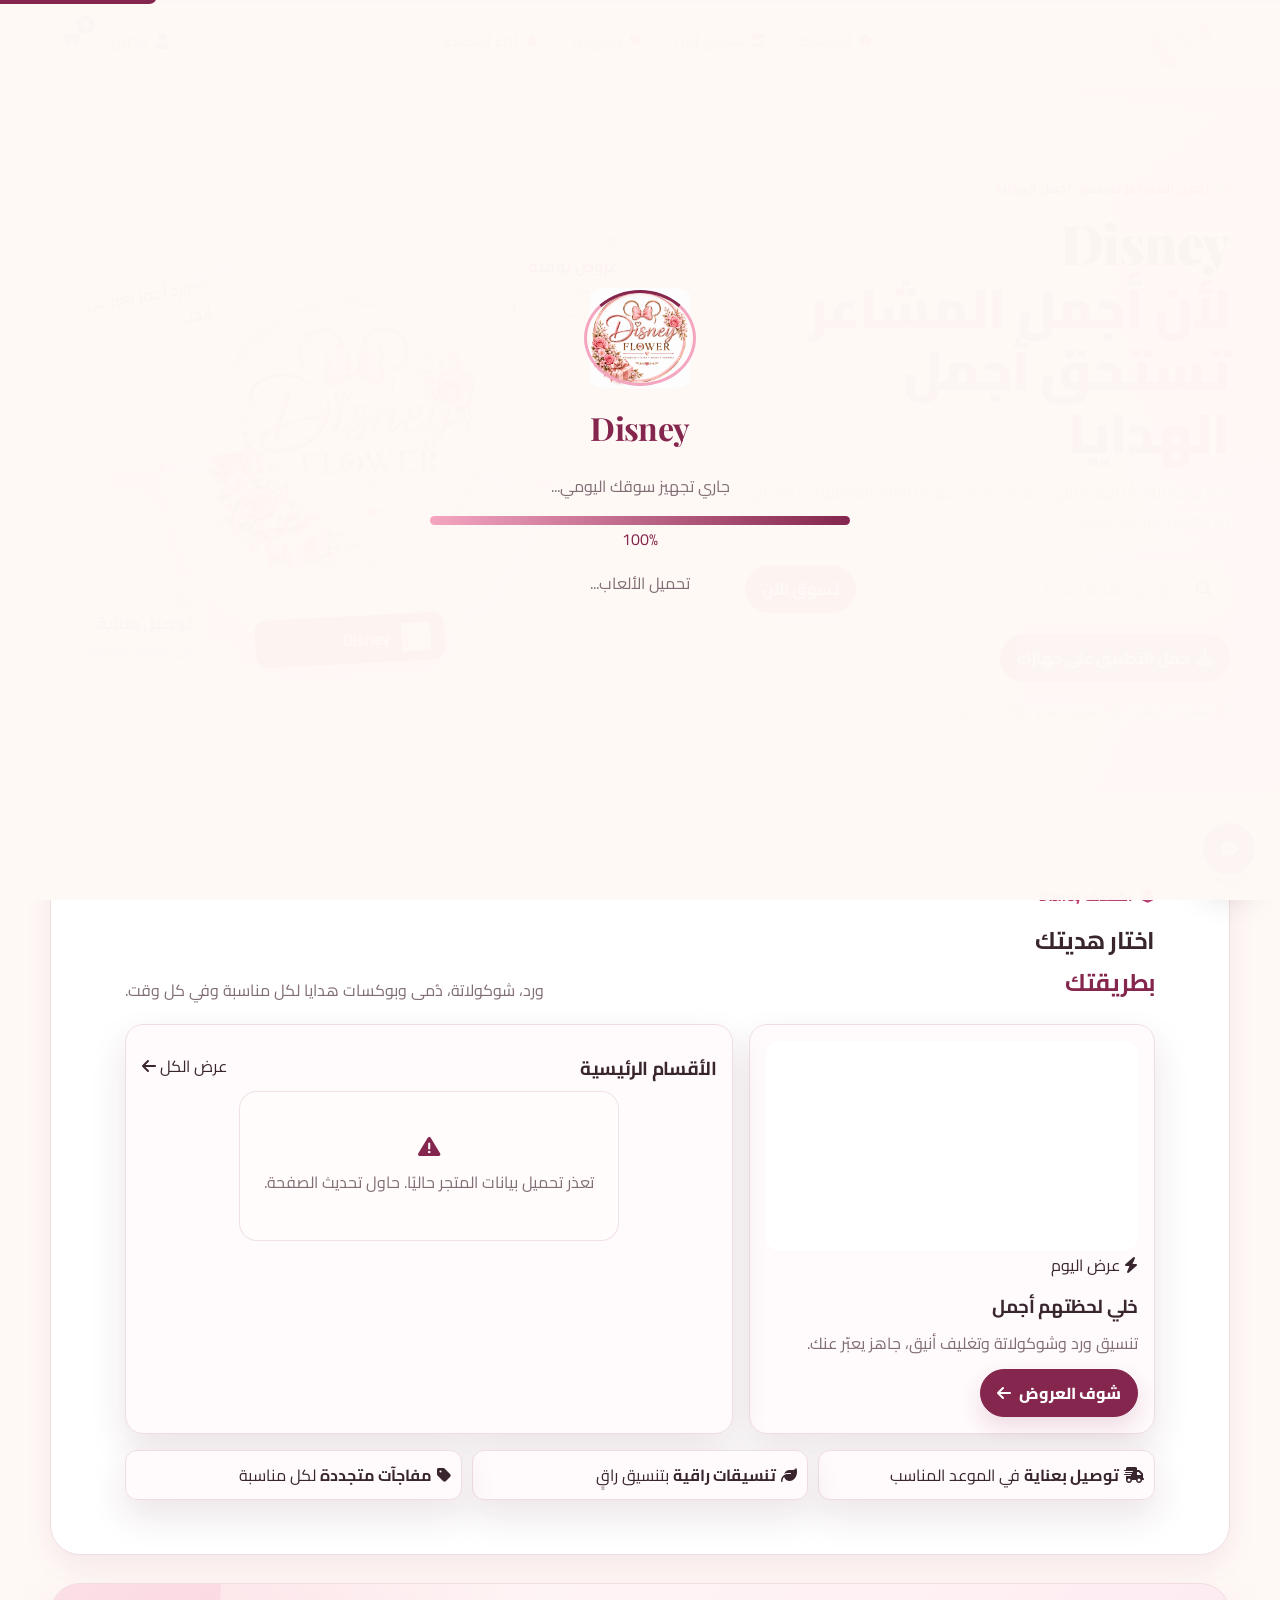
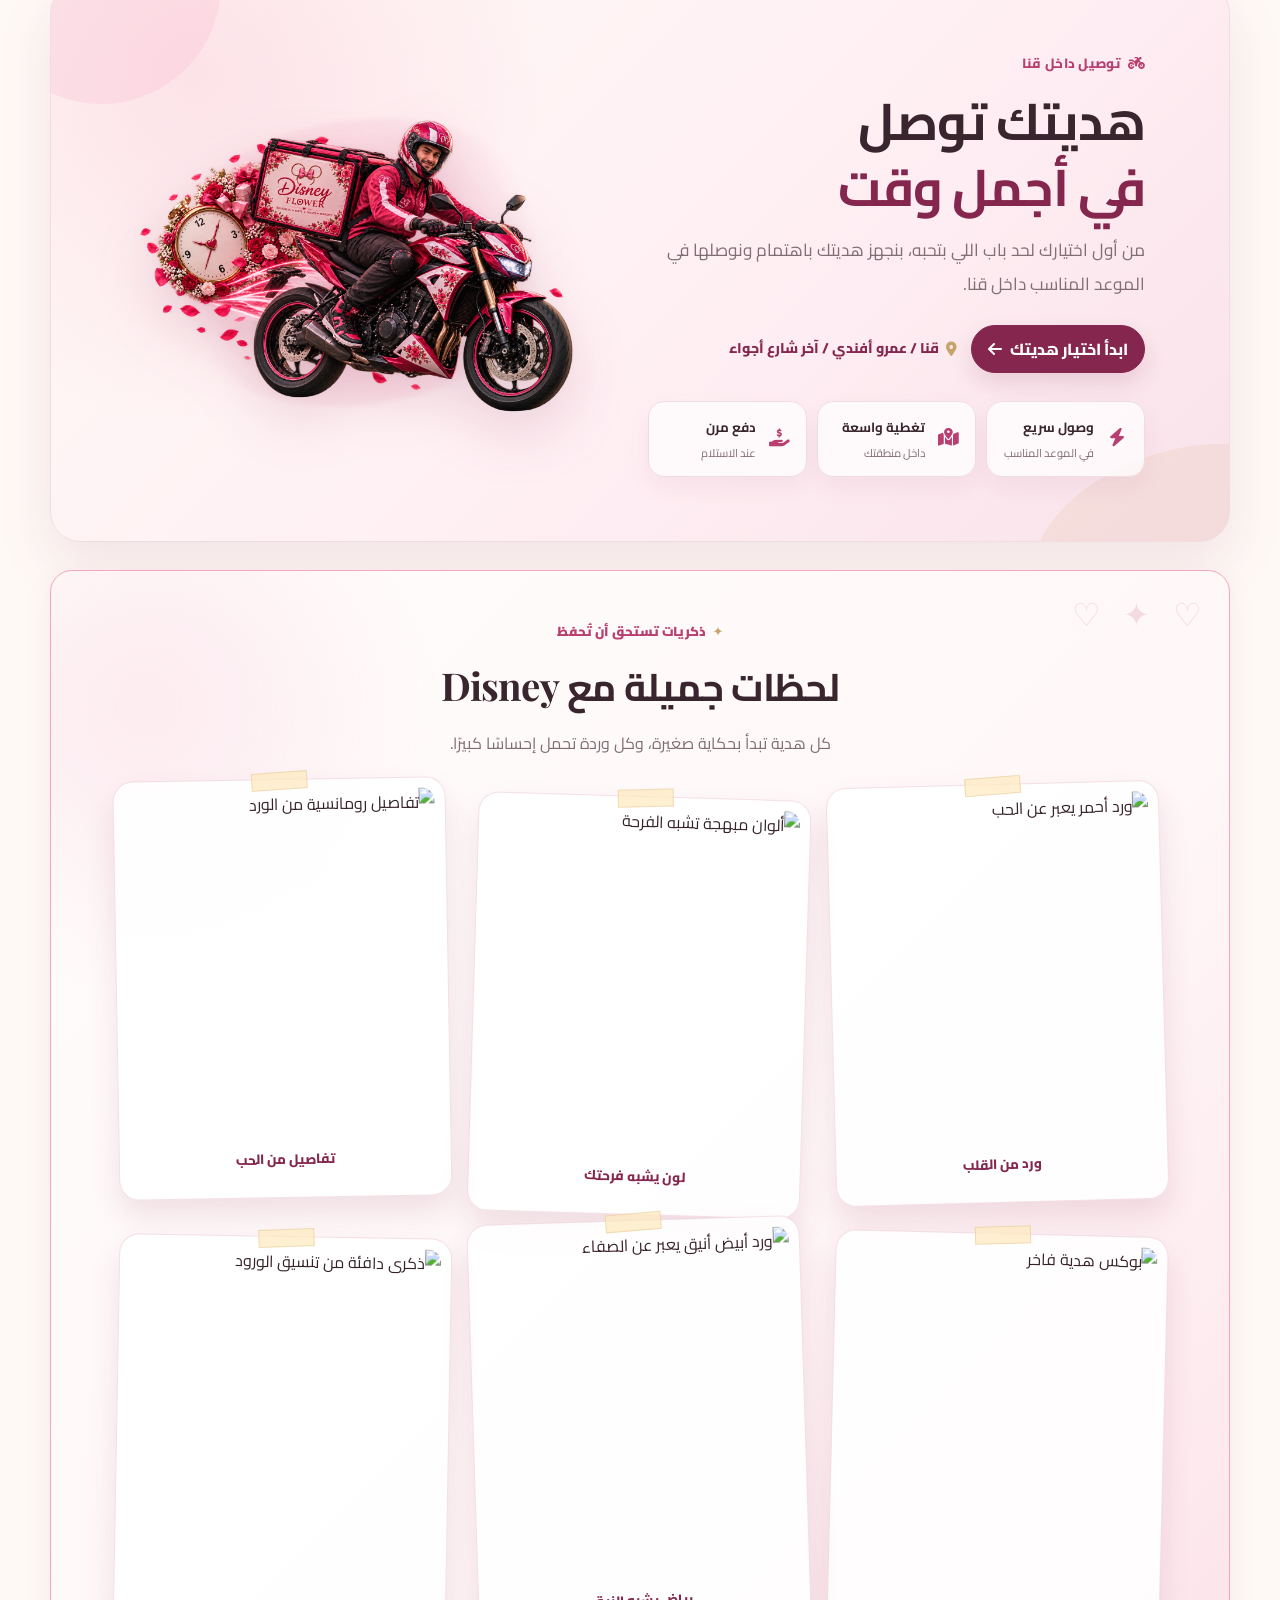
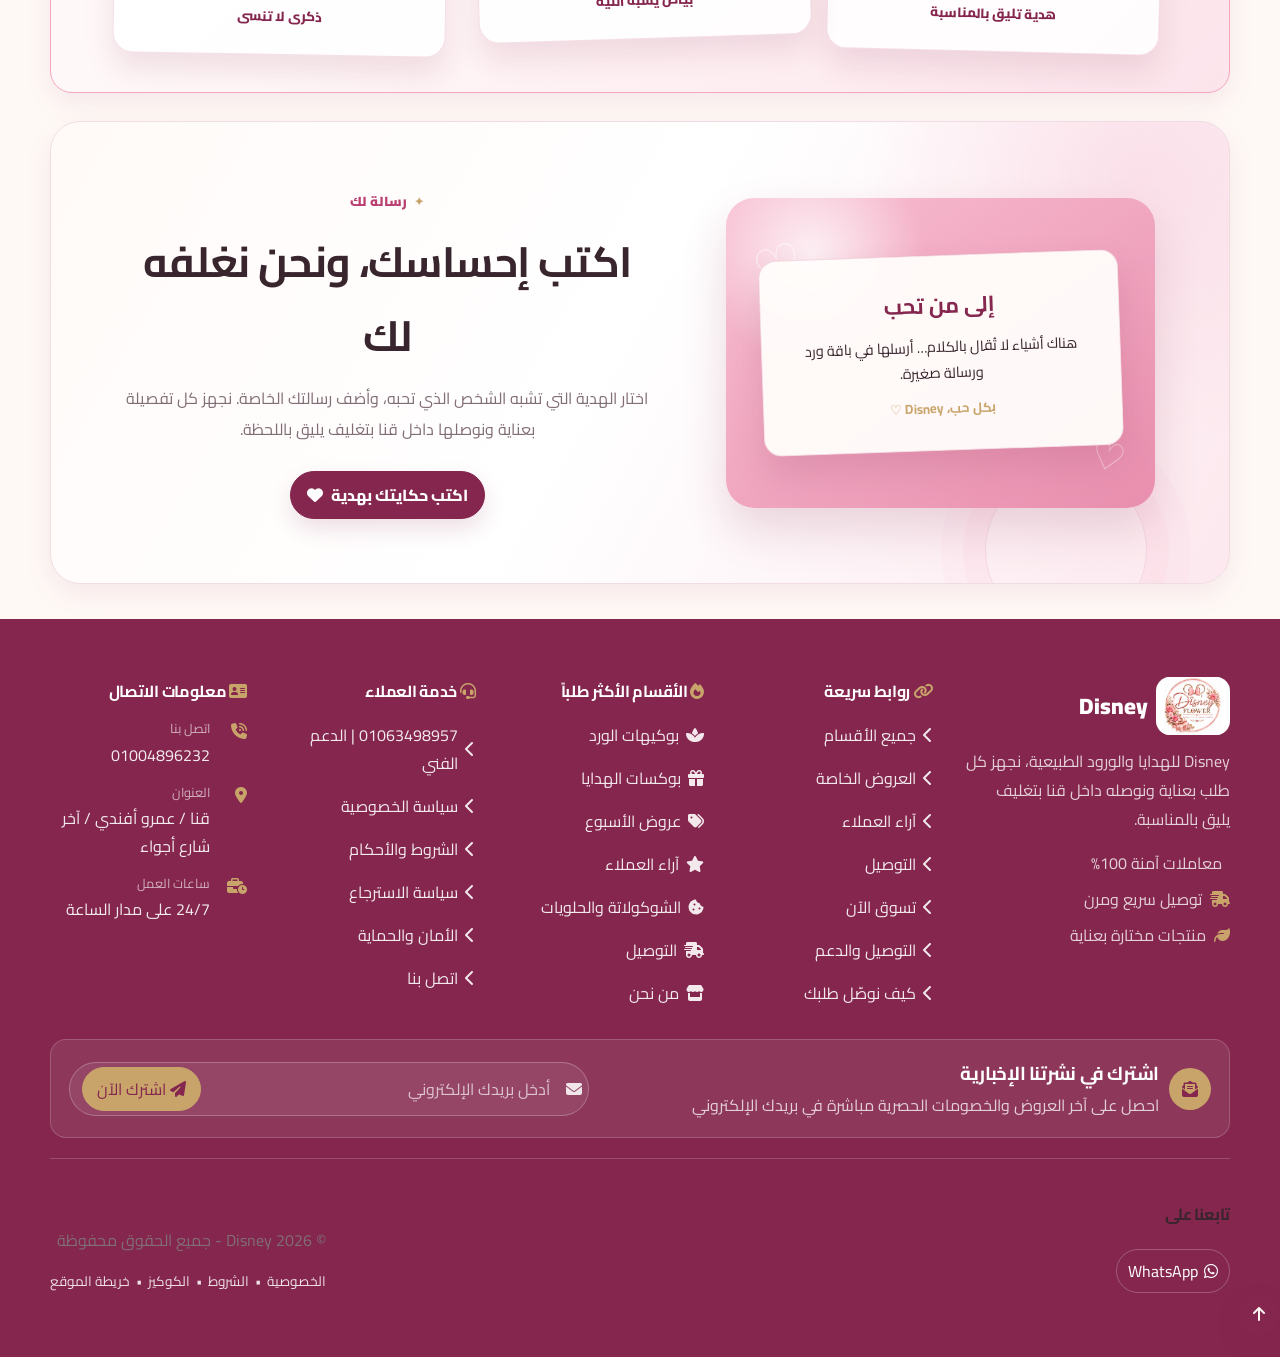
==== commit 654b245e: "Update products page" ====
--- a/index.html
+++ b/index.html
@@ -55,7 +55,7 @@
   <link rel="preconnect" href="https://fonts.googleapis.com">
   <link rel="preconnect" href="https://fonts.gstatic.com" crossorigin>
   <link rel="stylesheet" href="https://fonts.googleapis.com/css2?family=Cairo:wght@400;500;600;700;800;900&family=Playfair+Display:wght@500;600;700&display=swap">
-  <link rel="stylesheet" href="./disney-light.css?v=1.22">
+  <link rel="stylesheet" href="./disney-light.css?v=1.24">
 </head>
 <body class="market-home">
   <!-- Reading Progress Bar -->
@@ -394,7 +394,7 @@
   <script src="https://cdn.jsdelivr.net/npm/@supabase/supabase-js@2"></script>
   <script src="./supabase-catalog.js?v=1.5"></script>
   <script src="./home-catalog.js?v=1.5"></script>
-  <script src="./market-search.js?v=1.1"></script>
+  <script src="./market-search.js?v=1.2"></script>
   <script src="./crypto-script.js?v=7.1"></script>
   <script src="./ux-enhancements.js?v=1.1"></script>
   <script src="./auth.js?v=1.5"></script>
--- a/disney-light.css
+++ b/disney-light.css
@@ -3399,3 +3399,52 @@
   text-align: center;
   font-weight: 900;
 }
+
+/* Keep the home hero search list visible and useful on narrow screens. */
+.market-home .market-hero:has(.market-search-results.open) {
+  z-index: 40;
+  overflow: visible;
+}
+.market-home .market-hero:has(.market-search-results.open) .market-hero-copy {
+  position: relative;
+  z-index: 41;
+}
+@media (max-width: 560px) {
+  .market-home .market-hero .market-search-results {
+    max-height: min(56vh, 380px);
+  }
+  .market-home .market-hero .market-search-results.open {
+    grid-template-columns: repeat(2, minmax(0, 1fr));
+    gap: 5px;
+    padding: 6px;
+  }
+  .market-home .market-hero .market-search-result {
+    grid-template-columns: 28px minmax(0, 1fr) 14px;
+    min-height: 44px;
+    gap: 5px;
+    padding: 6px;
+  }
+  .market-home .market-hero .market-search-result-icon {
+    width: 26px;
+    height: 26px;
+    font-size: .72rem;
+  }
+  .market-home .market-hero .market-search-result strong { font-size: .72rem; }
+  .market-home .market-hero .market-search-result small { font-size: .61rem; }
+  .market-home .market-hero .market-search-result-arrow,
+  .market-home .market-hero .market-search-result-status { font-size: .62rem; }
+}
+.market-home .market-hero.has-search-results {
+  z-index: 40;
+  overflow: visible;
+}
+.market-home .market-hero.has-search-results .market-hero-copy {
+  position: relative;
+  z-index: 41;
+}
+
+/* Put the home hero message and search before the decorative collage on phones. */
+@media (max-width: 900px) {
+  .market-home .market-hero-copy { order: 1; }
+  .market-home .market-hero-visual { order: 2; }
+}
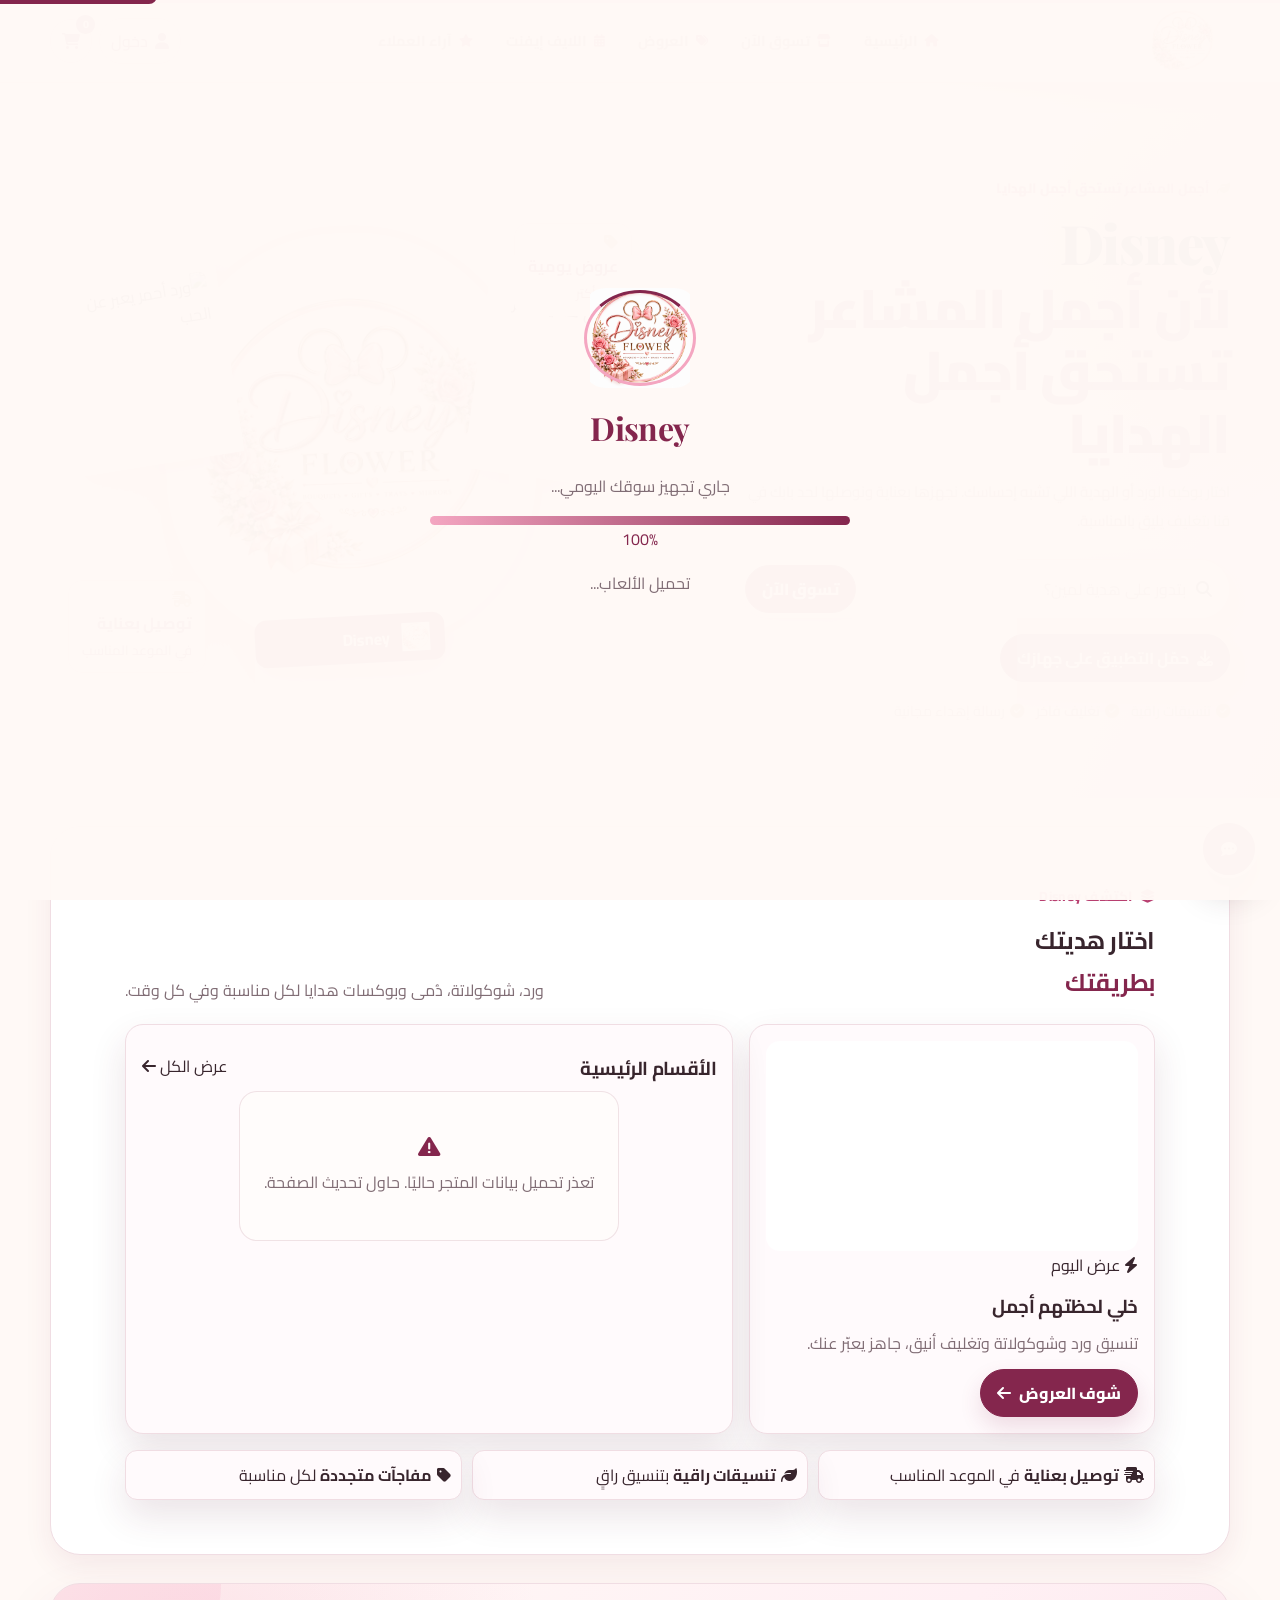
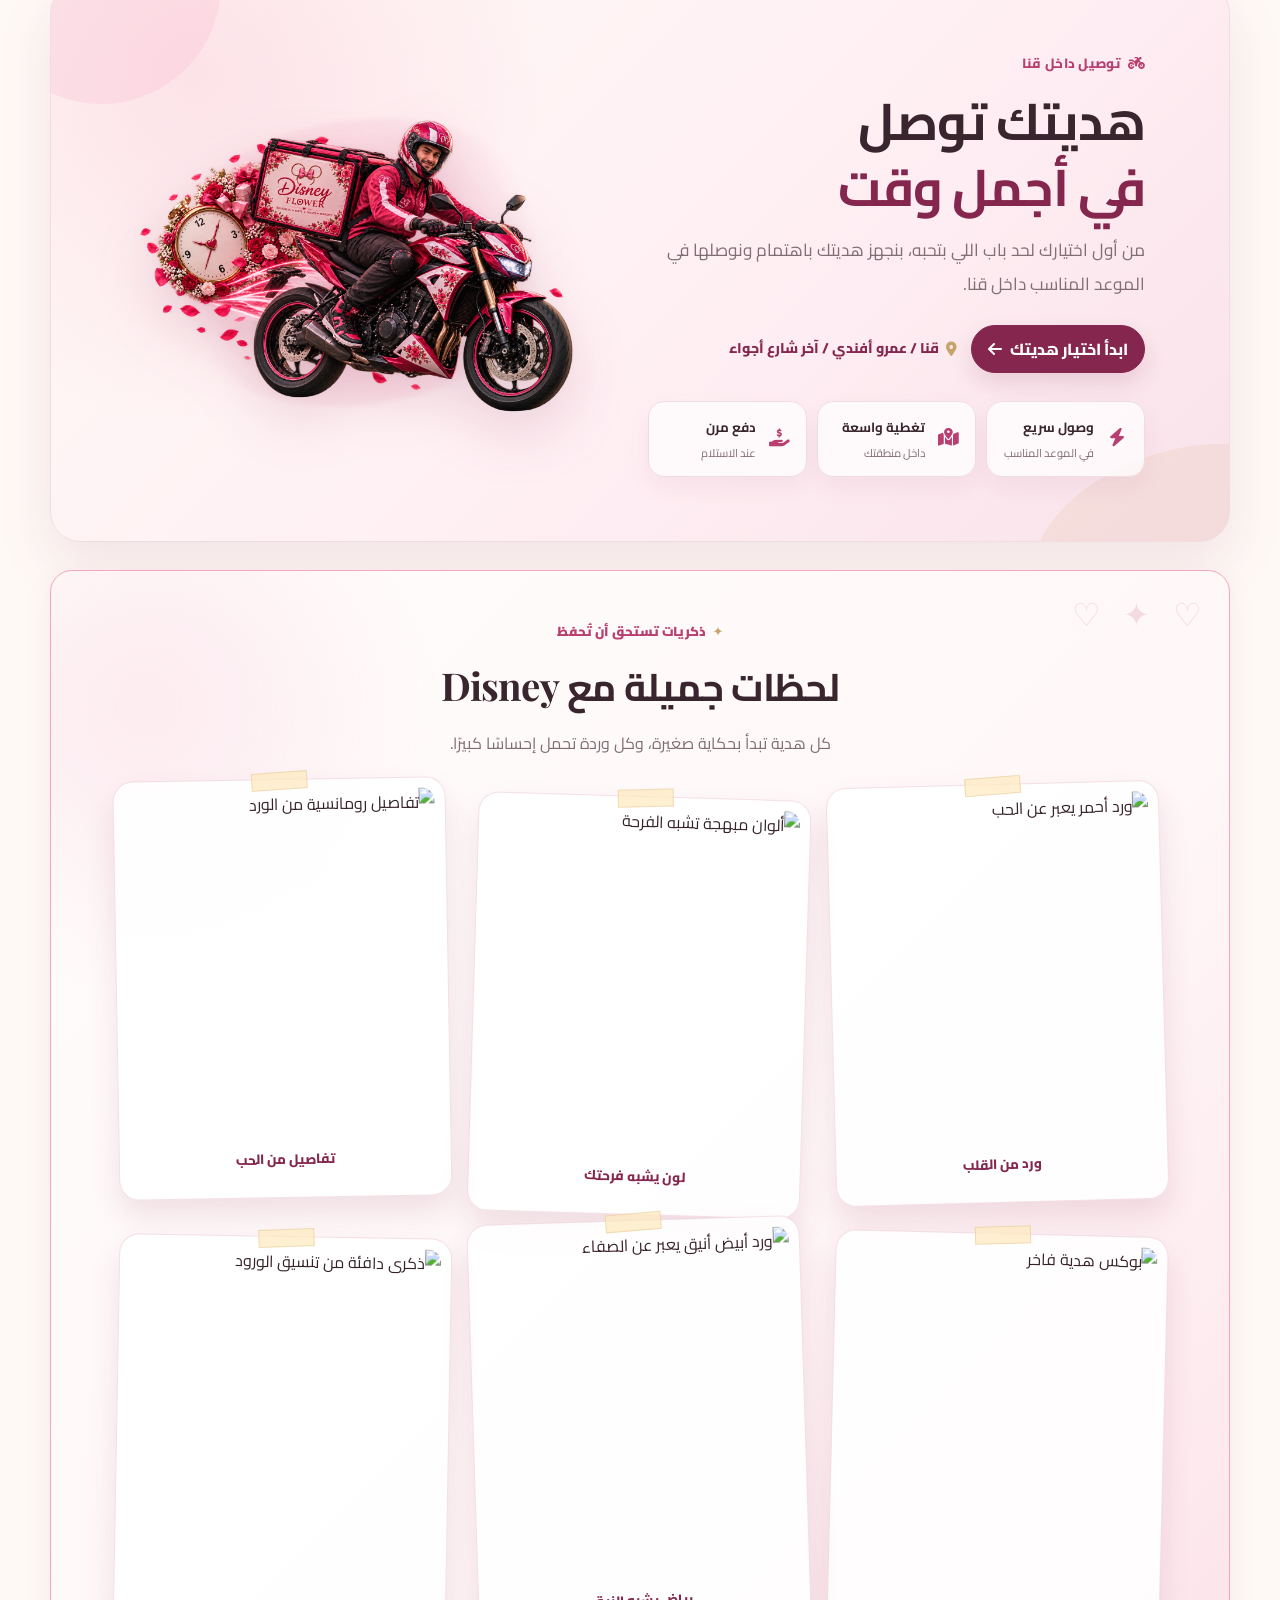
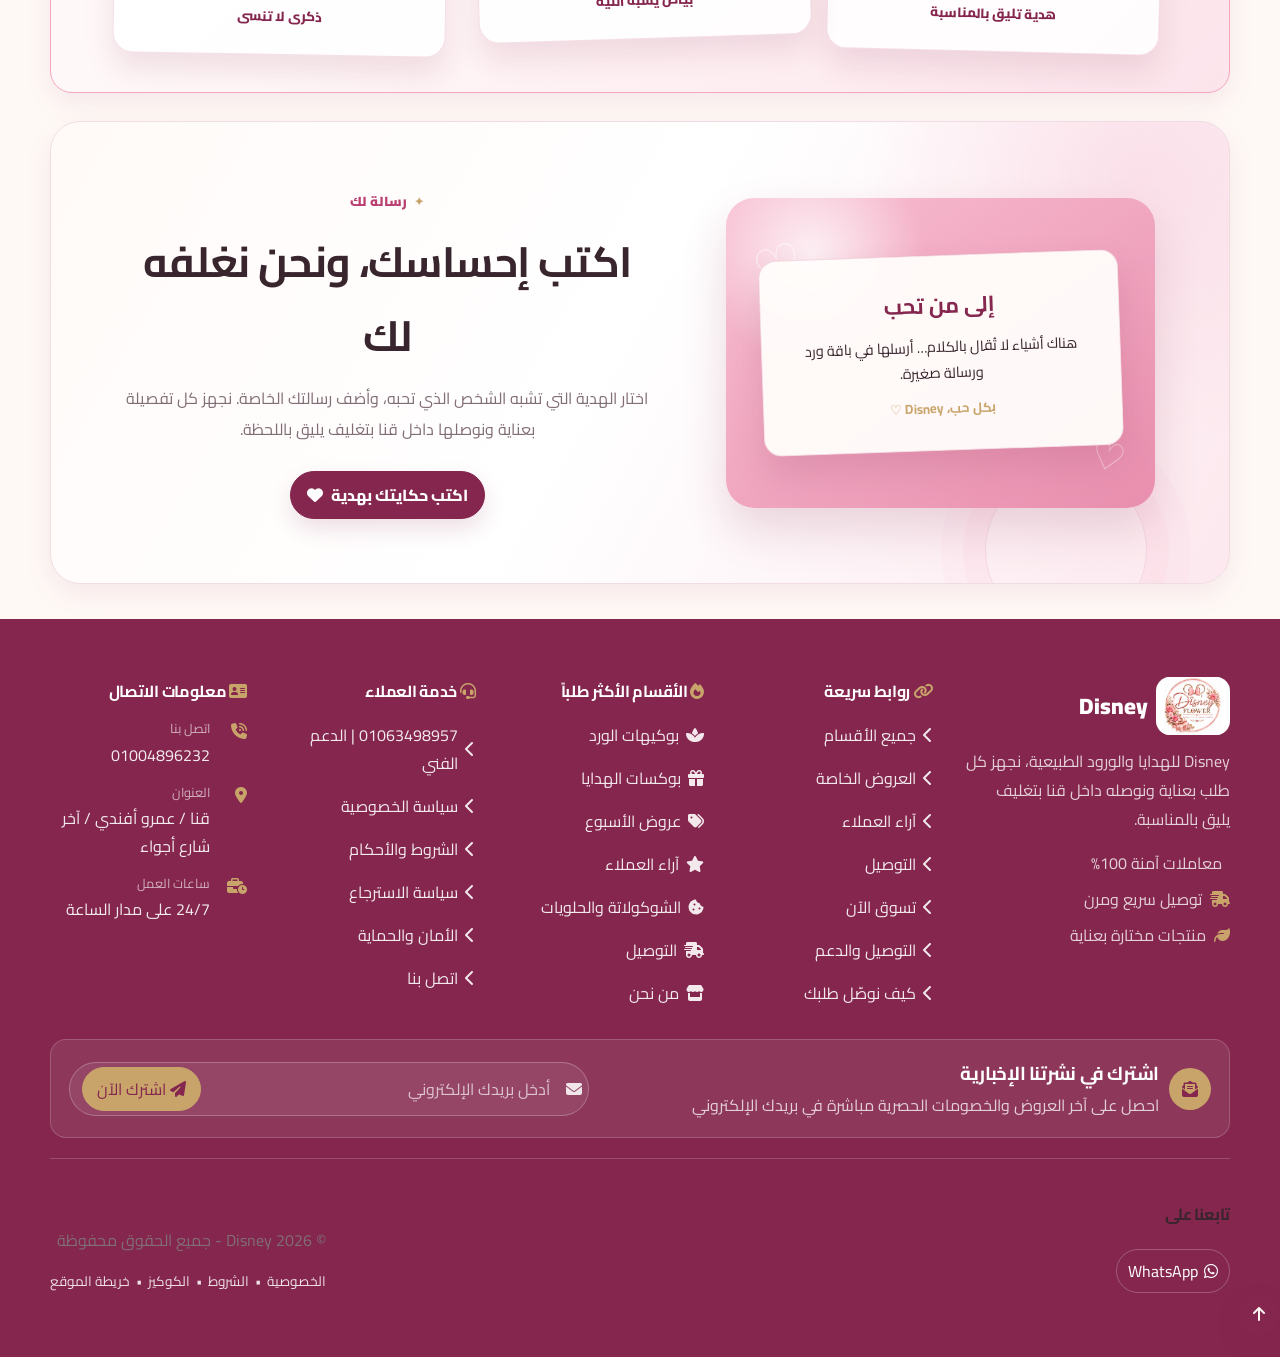
==== commit 9ddd9fa5: "Update products page" ====
--- a/index.html
+++ b/index.html
@@ -117,7 +117,7 @@
         <a href="#" class="nav-logo" aria-label="الشعار">
           <img src="./Assets/disny.png" alt="Disney Flower" />
         </a>
-        <ul class="nav-menu" id="navMenu"><li><a href="index.html" data-key="home" class="active"><i class="fas fa-house"></i> الرئيسية</a></li><li><a href="games.html" data-key="departments"><i class="fas fa-store"></i> تسوق الآن</a></li><li><a href="offers.html" data-key="offers"><i class="fas fa-tags"></i> العروض</a></li><li><a href="reviews.html" data-key="reviews"><i class="fas fa-star"></i> آراء العملاء</a></li></ul>
+        <ul class="nav-menu" id="navMenu"><li><a href="index.html" data-key="home" class="active"><i class="fas fa-house"></i> الرئيسية</a></li><li><a href="games.html" data-key="departments"><i class="fas fa-store"></i> تسوق الآن</a></li><li><a href="offers.html" data-key="offers"><i class="fas fa-tags"></i> العروض</a></li><li><a href="events.html" data-key="events"><i class="fas fa-calendar-days"></i> اللايف إيفنت</a></li><li><a href="reviews.html" data-key="reviews"><i class="fas fa-star"></i> آراء العملاء</a></li></ul>
         <div class="nav-tools">
           <!-- Login Button -->
           <button class="login-btn" id="openAuthBtn">
@@ -390,7 +390,8 @@
   
   <script src="./pwa-installer.js?v=2.4"></script>
   <script src="./games-slider.js?v=1.0"></script>
-  <script src="./category-page.js?v=1.3"></script>
+<script src="./category-page.js?v=1.3"></script>
+<script src="./product-share.js?v=1.0"></script>
   <script src="https://cdn.jsdelivr.net/npm/@supabase/supabase-js@2"></script>
   <script src="./supabase-catalog.js?v=1.5"></script>
   <script src="./home-catalog.js?v=1.5"></script>
--- a/disney-light.css
+++ b/disney-light.css
@@ -1093,6 +1093,8 @@
 .category-detail-summary span { border-color: var(--disney-border); background: rgba(255, 255, 255, .76); }
 .category-detail-summary i { color: var(--disney-gold); }
 .category-detail-page .product-card { min-height: 100%; }
+.category-detail-page.shared-product-view .category-detail-grid { grid-template-columns: minmax(280px, 560px); justify-content: center; }
+.category-detail-page.shared-product-view .category-search-box { display: none; }
 
 .offers-page .offers-hero {
   background:
@@ -2808,6 +2810,53 @@
 }
 /* Card image sizing and accessible zoom preview. */
 html, body { overflow-x: clip; }
+
+/* Product sharing menu */
+.product-card, .catalog-product-card, .offer-card { position: relative; }
+.product-card-image, .game-card-image, .offer-card-media { position: relative; }
+.product-share-btn {
+  position: absolute;
+  top: 10px;
+  left: 10px;
+  z-index: 4;
+  display: grid;
+  place-items: center;
+  width: 36px;
+  height: 36px;
+  padding: 0;
+  border: 1px solid rgba(142,36,77,.18);
+  border-radius: 50%;
+  background: rgba(255,255,255,.92);
+  color: var(--disney-burgundy);
+  cursor: pointer;
+  box-shadow: 0 8px 18px rgba(104,27,57,.13);
+  transition: transform .2s ease, background .2s ease, color .2s ease;
+}
+.product-share-btn:hover { transform: translateY(-2px); background: var(--disney-burgundy); color: #fff; }
+.product-share-menu {
+  position: absolute;
+  top: 48px;
+  left: 10px;
+  z-index: 12;
+  display: grid;
+  min-width: 148px;
+  gap: 5px;
+  padding: 9px;
+  border: 1px solid var(--disney-border);
+  border-radius: 15px;
+  background: #fff;
+  box-shadow: 0 16px 32px rgba(104,27,57,.18);
+}
+.product-share-menu strong { padding: 3px 6px 5px; color: var(--disney-wine); font-size: .75rem; }
+.product-share-menu button { display: flex; align-items: center; gap: 7px; padding: 7px 8px; border: 0; border-radius: 9px; background: #fff5f8; color: var(--disney-wine); cursor: pointer; font: inherit; font-size: .75rem; text-align: right; }
+.product-share-menu button:hover { background: var(--disney-pink); }
+.product-share-menu button[data-share-channel="whatsapp"] i { color: #25d366; }
+.product-share-menu button[data-share-channel="facebook"] i { color: #1877f2; }
+.product-share-menu button[data-share-channel="copy"] i { color: var(--disney-gold); }
+@media (max-width: 560px) {
+  .product-share-btn { top: 8px; left: 8px; width: 34px; height: 34px; }
+  .product-share-menu { top: 45px; left: 8px; }
+}
 .offers-page .offer-card-media {
   height: 178px;
   min-height: 0;
